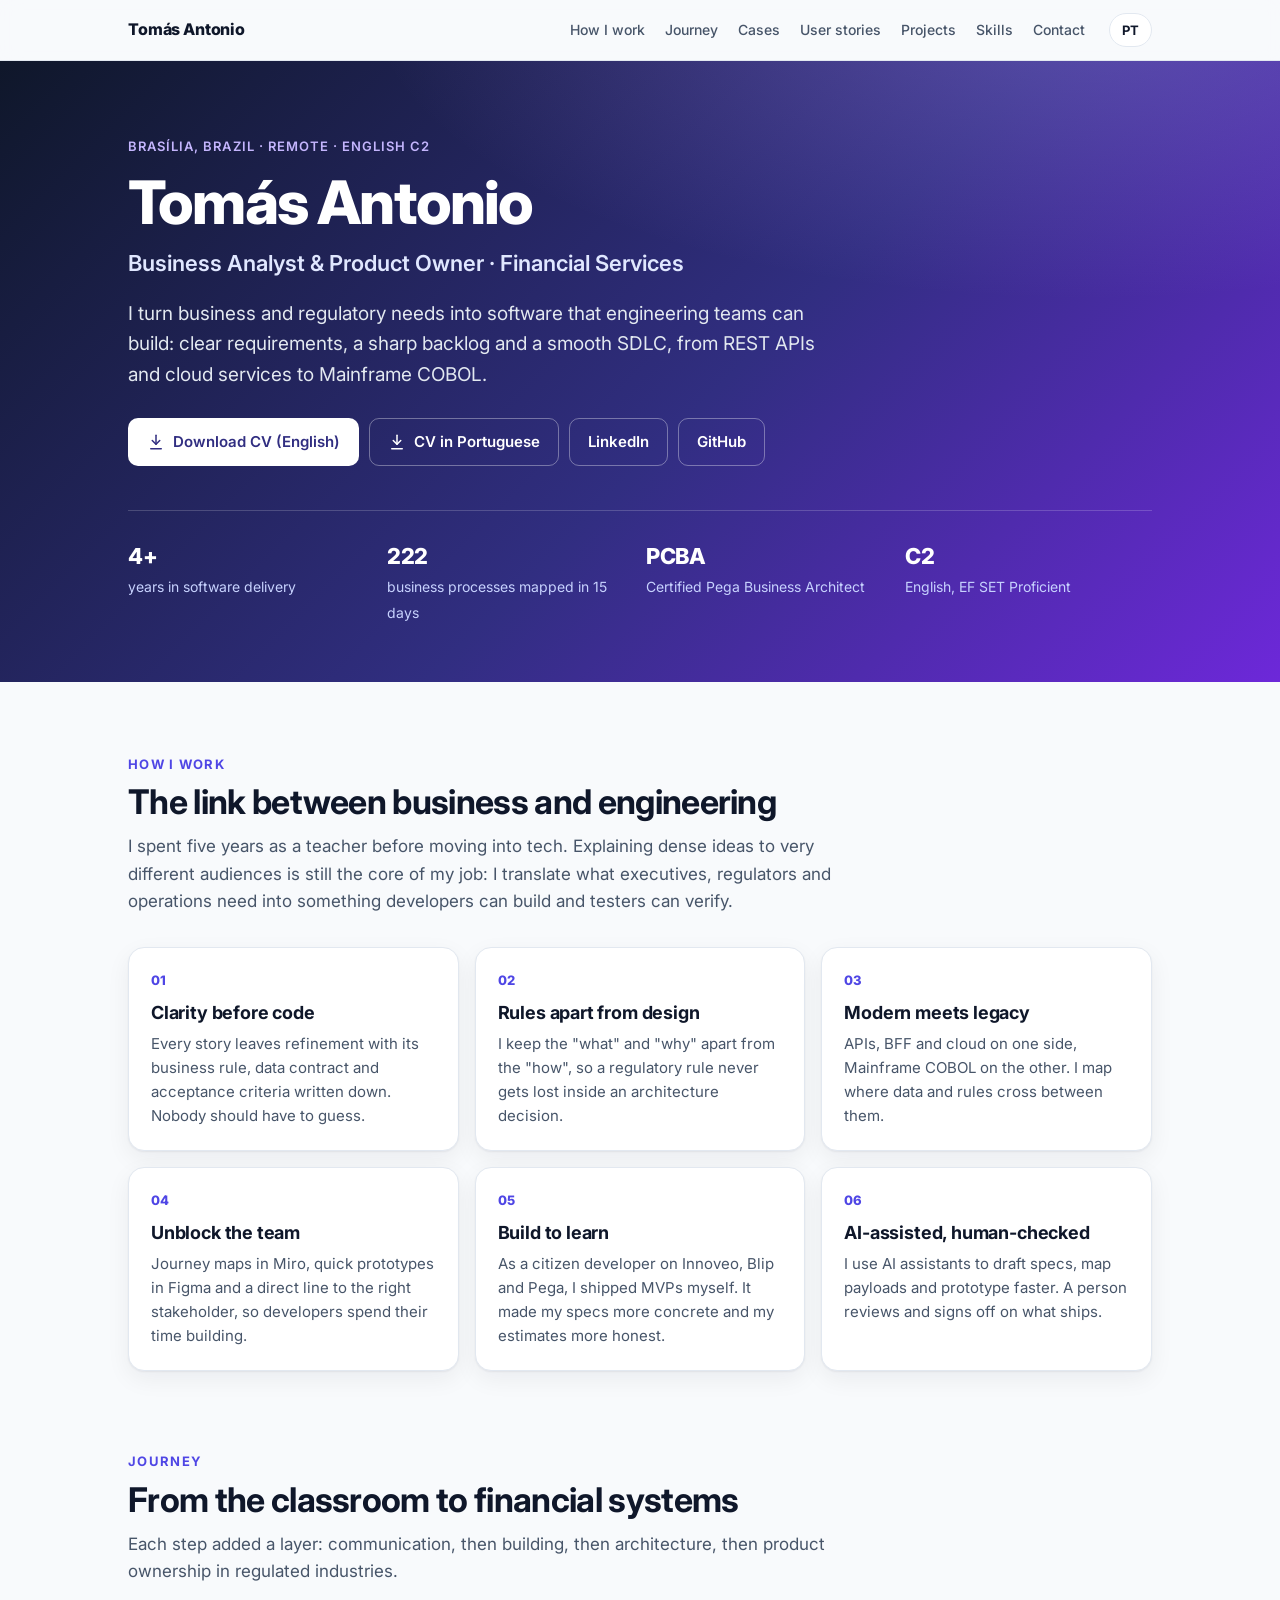
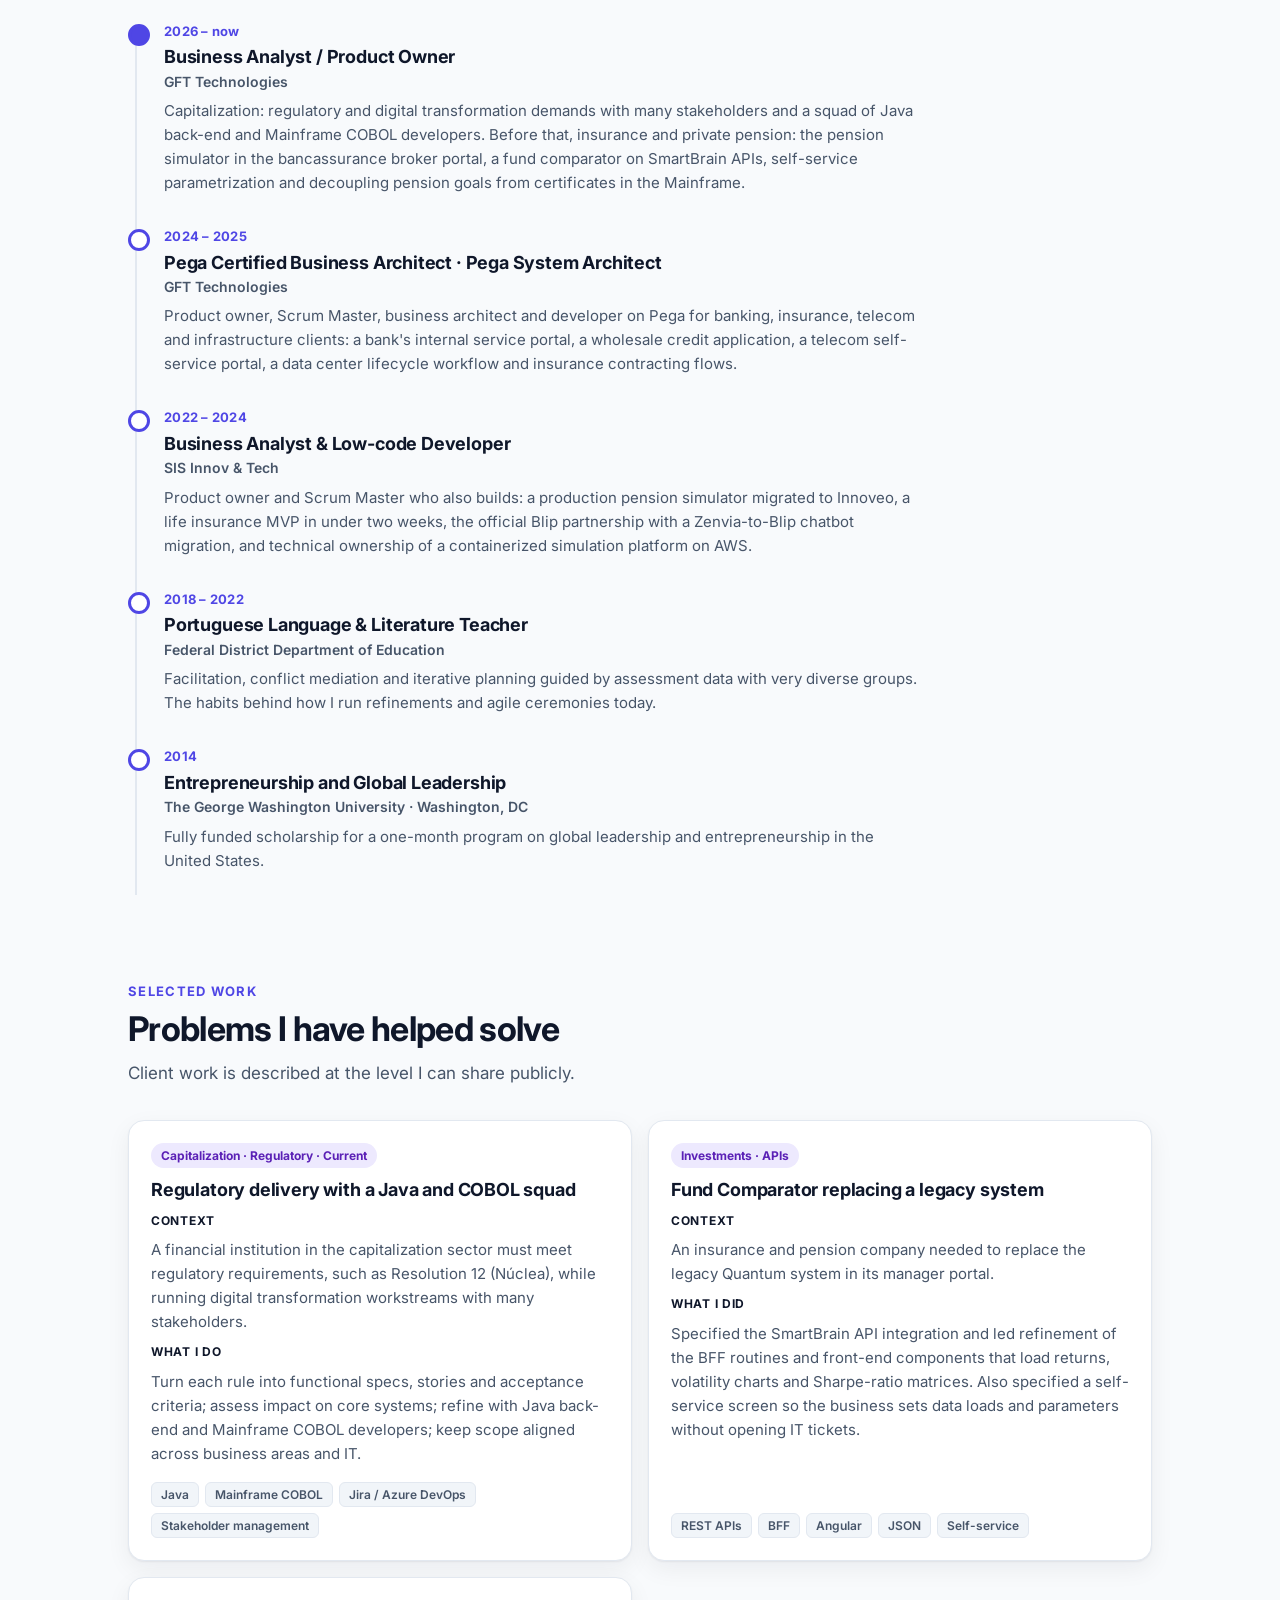
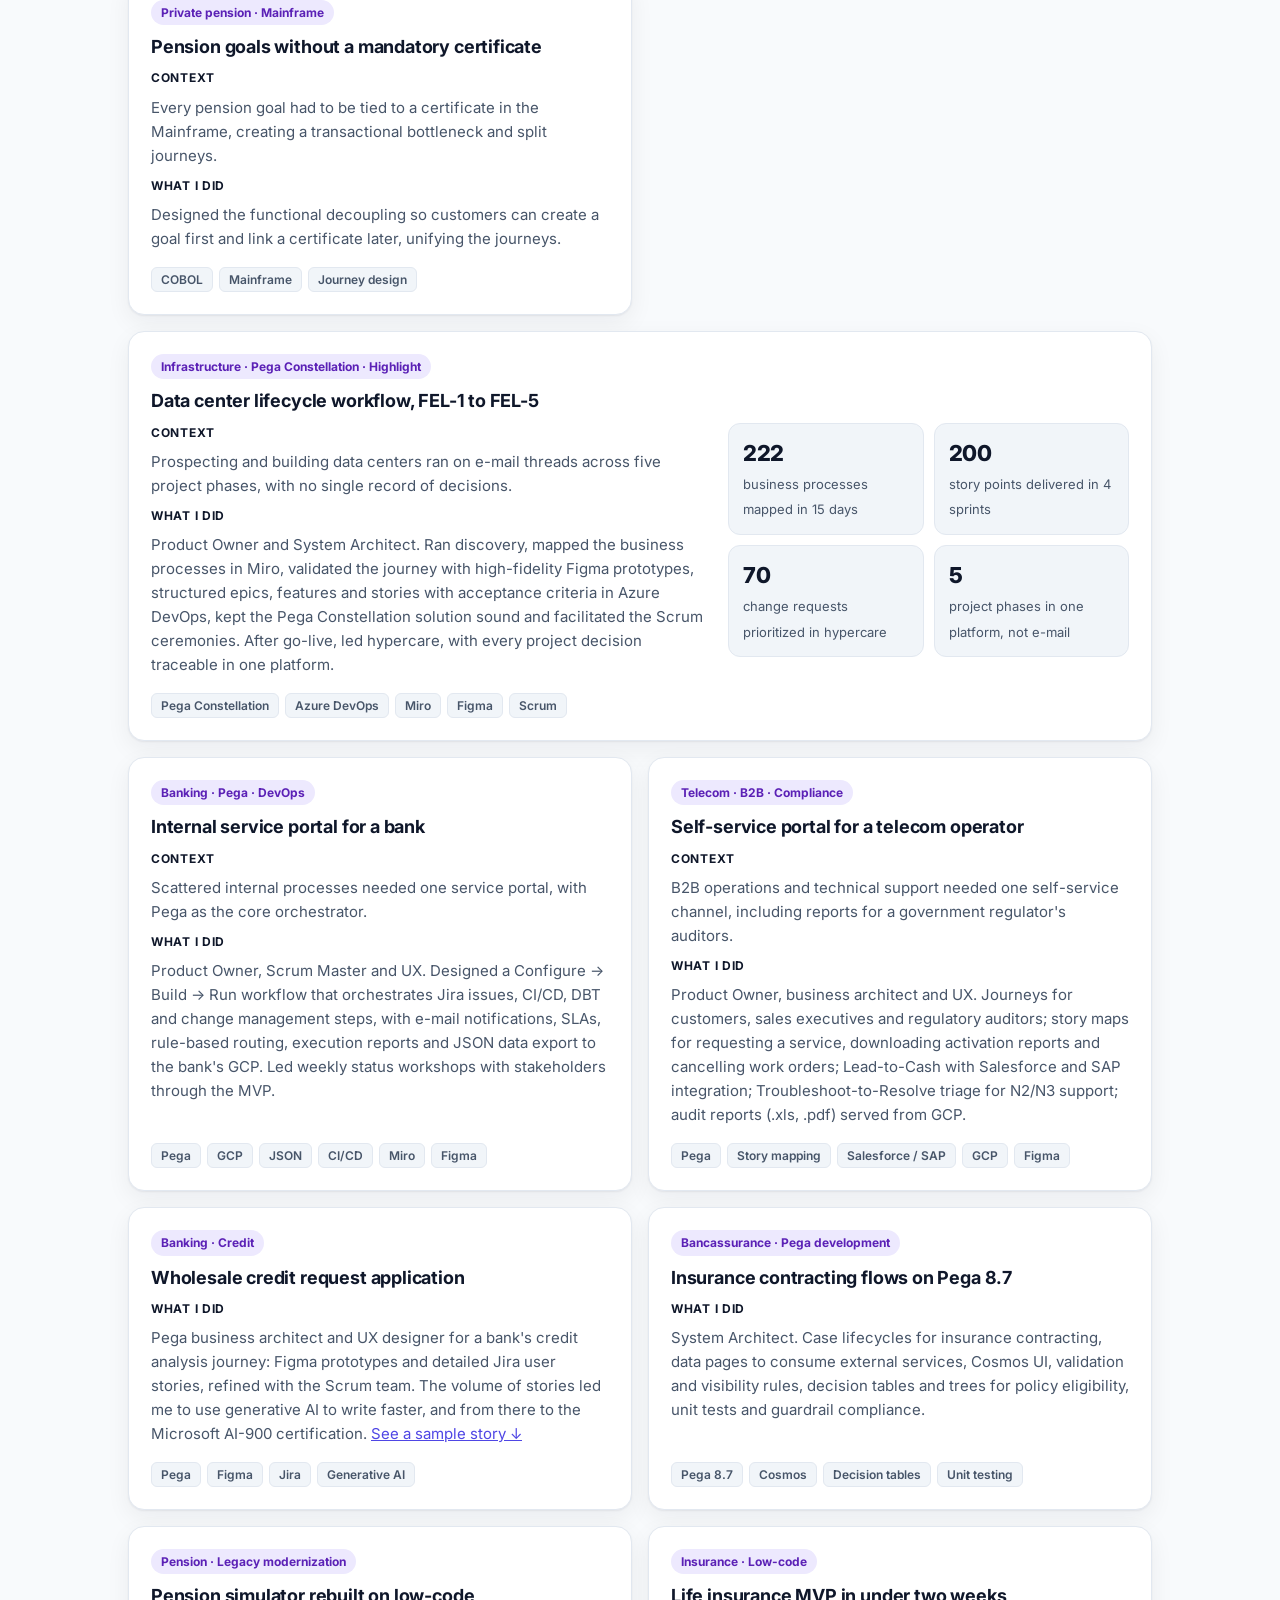
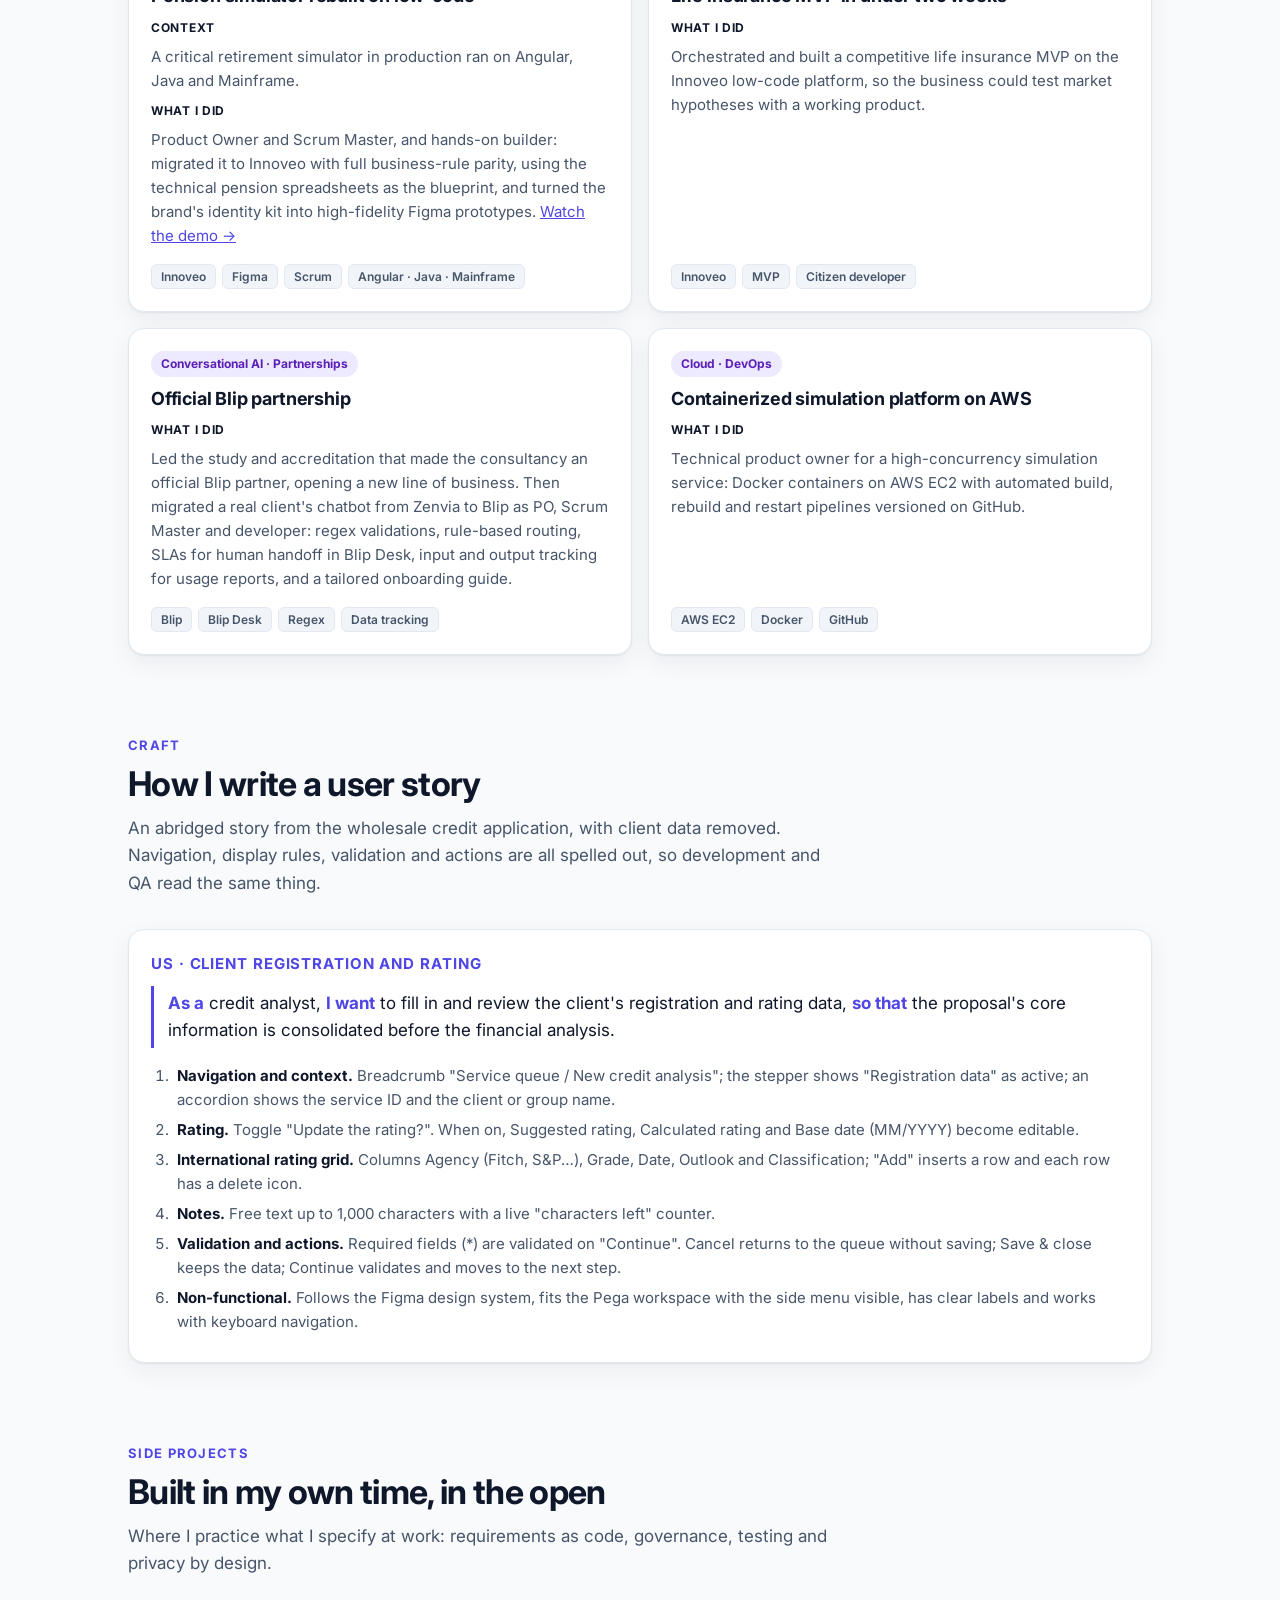
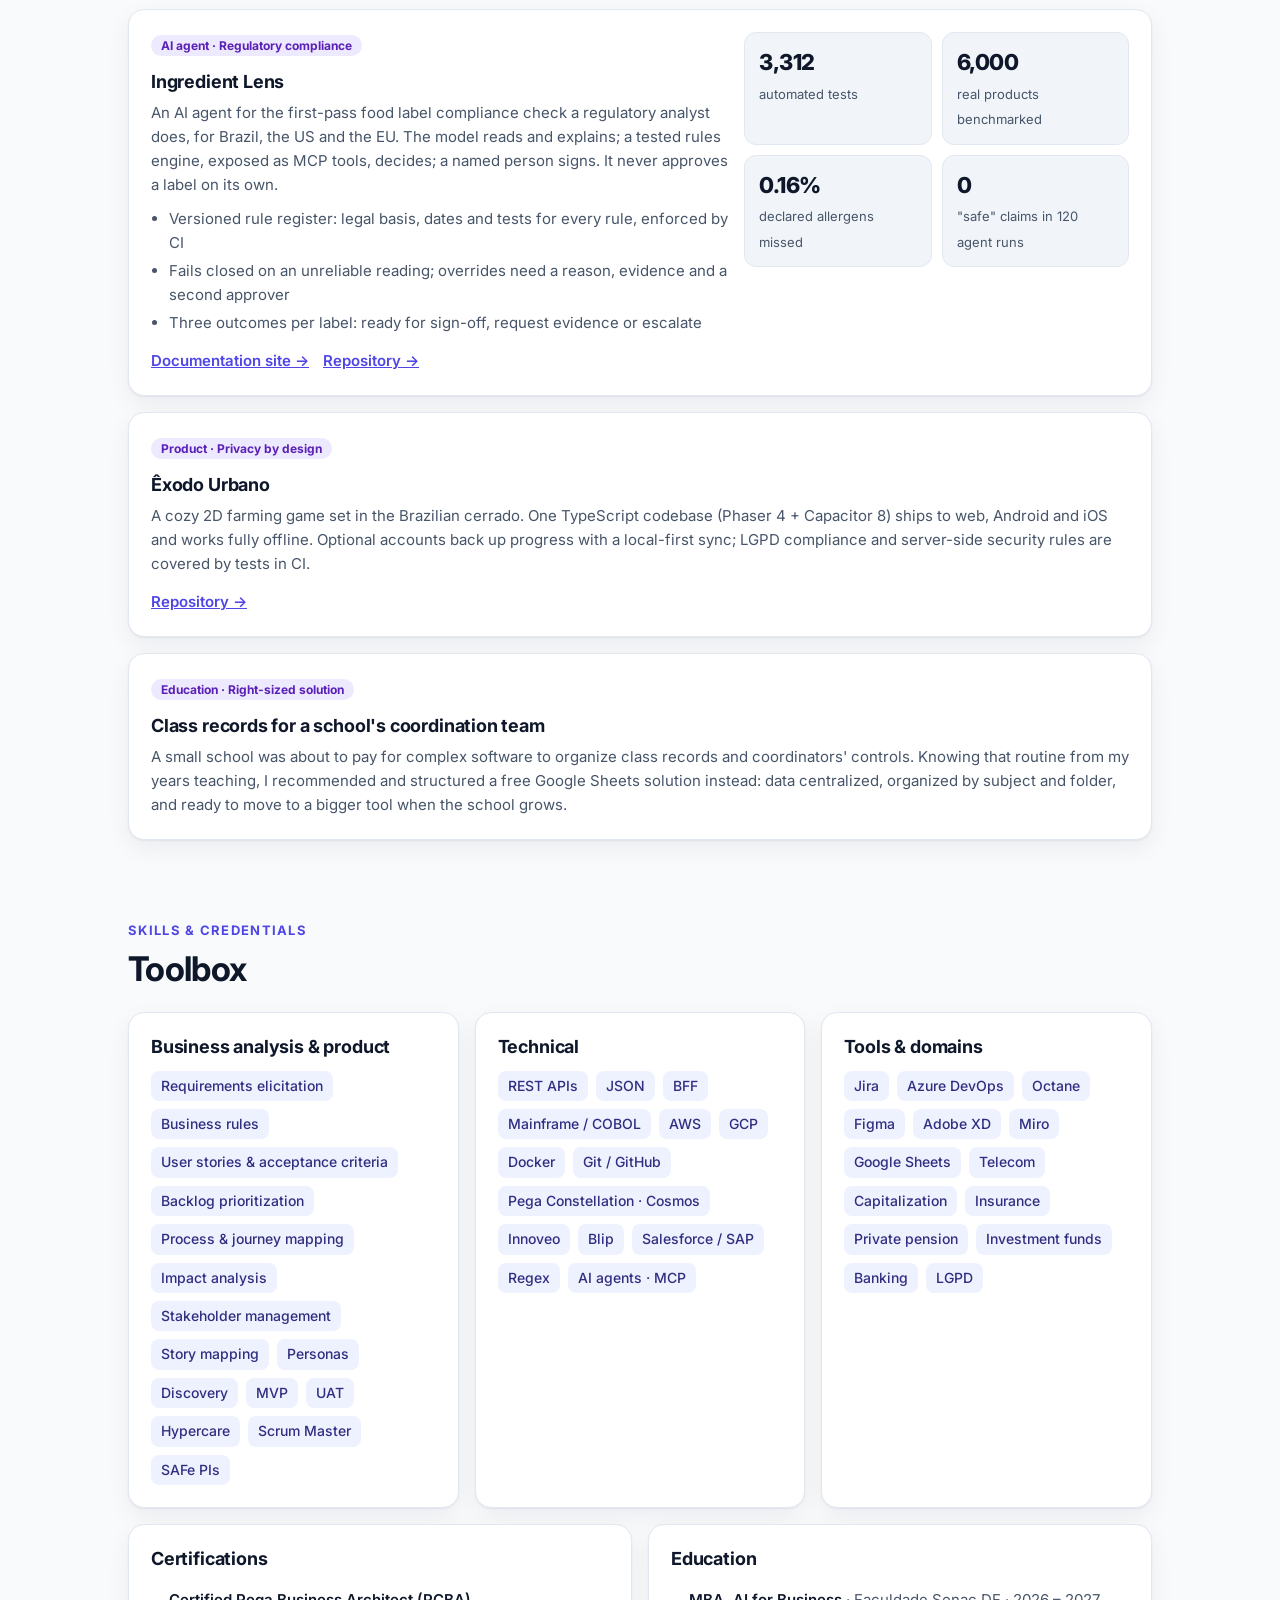
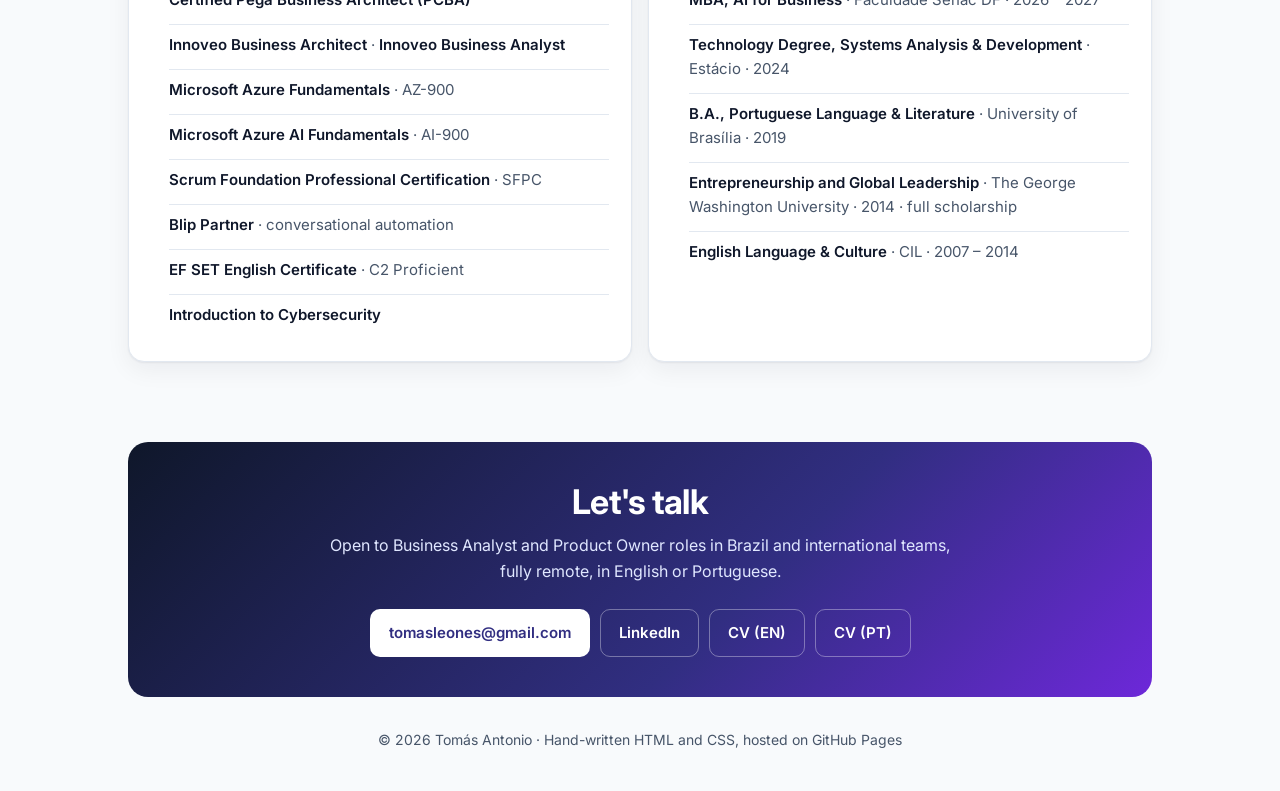
==== index.html @ 75d7754b "Add portfolio site and CVs (EN/PT) Co-Authored-By: Claude Opus 5.5 <noreply@anthropic.com>" ====
<!doctype html>
<html lang="en" data-lang="en">
<head>
<meta charset="utf-8">
<meta name="viewport" content="width=device-width, initial-scale=1">
<title>Tomás Antonio · Business Analyst & Product Owner</title>
<meta name="description" content="Business Analyst and Product Owner for financial services: capitalization, insurance, pension and banking. Requirements, backlog and SDLC across REST APIs, cloud and Mainframe COBOL.">
<meta property="og:title" content="Tomás Antonio · Business Analyst & Product Owner">
<meta property="og:description" content="I turn business and regulatory needs into software that engineering teams can build.">
<meta property="og:type" content="website">
<meta property="og:url" content="https://t0masleones.github.io/">
<link rel="icon" href="data:image/svg+xml,%3Csvg xmlns='http://www.w3.org/2000/svg' viewBox='0 0 64 64'%3E%3Crect width='64' height='64' rx='14' fill='%23312E81'/%3E%3Ctext x='32' y='42' font-family='Segoe UI,Arial,sans-serif' font-size='28' font-weight='700' fill='%23fff' text-anchor='middle'%3ETA%3C/text%3E%3C/svg%3E">
<link rel="preconnect" href="https://fonts.googleapis.com">
<link rel="preconnect" href="https://fonts.gstatic.com" crossorigin>
<link href="https://fonts.googleapis.com/css2?family=Inter:wght@400;500;600;700;800&display=swap" rel="stylesheet">
<style>
  :root {
    --bg: #f8fafc;
    --surface: #ffffff;
    --surface-2: #f1f5f9;
    --text: #0f172a;
    --muted: #475569;
    --border: #e2e8f0;
    --accent: #4f46e5;
    --accent-strong: #312e81;
    --accent-soft: #eef2ff;
    --chip: #ede9fe;
    --chip-text: #5b21b6;
    --hero-from: #0f172a;
    --hero-via: #312e81;
    --hero-to: #6d28d9;
    --shadow: 0 1px 2px rgba(15, 23, 42, .06), 0 8px 24px rgba(15, 23, 42, .06);
  }
  @media (prefers-color-scheme: dark) {
    :root {
      --bg: #0b1020;
      --surface: #121a2e;
      --surface-2: #18223a;
      --text: #e2e8f0;
      --muted: #94a3b8;
      --border: #24304d;
      --accent: #a78bfa;
      --accent-strong: #c4b5fd;
      --accent-soft: #1e1b4b;
      --chip: #2e2557;
      --chip-text: #ddd6fe;
      --shadow: 0 1px 2px rgba(0, 0, 0, .3), 0 8px 24px rgba(0, 0, 0, .25);
    }
  }

  * { box-sizing: border-box; }
  html { scroll-behavior: smooth; scroll-padding-top: 72px; }
  @media (prefers-reduced-motion: reduce) { html { scroll-behavior: auto; } }
  body {
    margin: 0;
    background: var(--bg);
    color: var(--text);
    font-family: Inter, "Segoe UI", system-ui, -apple-system, Arial, sans-serif;
    font-size: 16px;
    line-height: 1.6;
    -webkit-font-smoothing: antialiased;
  }
  a { color: var(--accent); }
  img { max-width: 100%; }

  /* language switch: every translatable element exists in both languages */
  html[data-lang="en"] [data-l="pt"],
  html[data-lang="pt"] [data-l="en"] { display: none !important; }

  .wrap { width: 100%; max-width: 1080px; margin: 0 auto; padding: 0 16px; }
  @media (min-width: 720px) { .wrap { padding: 0 28px; } }

  .skip { position: absolute; left: -999px; top: 8px; background: var(--surface); padding: 8px 12px; border-radius: 8px; z-index: 100; }
  .skip:focus { left: 8px; }
  :focus-visible { outline: 3px solid var(--accent); outline-offset: 2px; border-radius: 6px; }

  /* nav */
  .nav {
    position: sticky; top: 0; z-index: 50;
    background: color-mix(in srgb, var(--bg) 86%, transparent);
    backdrop-filter: saturate(1.4) blur(10px);
    border-bottom: 1px solid var(--border);
  }
  .nav .wrap { display: flex; align-items: center; gap: 16px; height: 60px; }
  .brand { font-weight: 800; color: var(--text); text-decoration: none; letter-spacing: -.01em; white-space: nowrap; }
  .nav-links { display: none; gap: 20px; margin-left: auto; }
  .nav-links a { color: var(--muted); text-decoration: none; font-size: 14px; font-weight: 500; }
  .nav-links a:hover { color: var(--text); }
  @media (min-width: 860px) { .nav-links { display: flex; } }
  .nav-actions { display: flex; gap: 8px; margin-left: auto; }
  @media (min-width: 860px) { .nav-actions { margin-left: 8px; } }
  .lang-btn {
    border: 1px solid var(--border); background: var(--surface); color: var(--text);
    font: inherit; font-size: 13px; font-weight: 700; padding: 6px 12px; border-radius: 999px; cursor: pointer;
  }
  .lang-btn:hover { border-color: var(--accent); }

  /* buttons */
  .btn {
    display: inline-flex; align-items: center; gap: 8px;
    padding: 11px 18px; border-radius: 10px; font-weight: 600; font-size: 15px;
    text-decoration: none; border: 1px solid transparent; transition: transform .15s ease, background .15s ease;
  }
  .btn:hover { transform: translateY(-1px); }
  .btn-primary { background: #ffffff; color: #312e81; }
  .btn-ghost { color: #ffffff; border-color: rgba(255, 255, 255, .35); }
  .btn-ghost:hover { background: rgba(255, 255, 255, .1); }
  .btn svg { width: 18px; height: 18px; flex: none; }

  /* hero */
  .hero {
    color: #ffffff;
    background:
      radial-gradient(1200px 500px at 85% -10%, rgba(167, 139, 250, .35), transparent 60%),
      linear-gradient(135deg, var(--hero-from) 0%, var(--hero-via) 55%, var(--hero-to) 100%);
    padding: 72px 0 56px;
  }
  .eyebrow { display: inline-block; font-size: 13px; font-weight: 600; letter-spacing: .08em; text-transform: uppercase; color: #c4b5fd; margin-bottom: 14px; }
  .hero h1 { font-size: clamp(36px, 7vw, 60px); line-height: 1.05; margin: 0 0 12px; letter-spacing: -.03em; font-weight: 800; }
  .hero .role { font-size: clamp(18px, 2.6vw, 22px); font-weight: 600; color: #e0e7ff; margin: 0 0 18px; }
  .hero .lead { font-size: clamp(16px, 2.2vw, 19px); max-width: 720px; color: #e2e8f0; margin: 0 0 28px; }
  .cta { display: flex; flex-wrap: wrap; gap: 10px; }
  .facts {
    display: grid; grid-template-columns: repeat(2, minmax(0, 1fr)); gap: 12px;
    margin-top: 44px; padding-top: 28px; border-top: 1px solid rgba(255, 255, 255, .18);
  }
  @media (min-width: 760px) { .facts { grid-template-columns: repeat(4, minmax(0, 1fr)); } }
  .fact b { display: block; font-size: 22px; font-weight: 800; letter-spacing: -.02em; }
  .fact span { font-size: 14px; color: #c7d2fe; }

  /* sections */
  section.block { padding: 72px 0 8px; }
  .kicker { font-size: 13px; font-weight: 700; letter-spacing: .1em; text-transform: uppercase; color: var(--accent); margin: 0 0 8px; }
  h2 { font-size: clamp(26px, 4vw, 34px); line-height: 1.15; letter-spacing: -.02em; margin: 0 0 12px; }
  .section-intro { color: var(--muted); max-width: 720px; margin: 0 0 32px; font-size: 17px; }
  h3 { font-size: 18px; line-height: 1.3; margin: 0 0 8px; letter-spacing: -.01em; }

  .grid { display: grid; gap: 16px; grid-template-columns: 1fr; }
  @media (min-width: 680px) { .grid.two { grid-template-columns: repeat(2, minmax(0, 1fr)); } }
  @media (min-width: 960px) { .grid.three { grid-template-columns: repeat(3, minmax(0, 1fr)); } }
  @media (min-width: 680px) and (max-width: 959px) { .grid.three { grid-template-columns: repeat(2, minmax(0, 1fr)); } }

  .card {
    background: var(--surface); border: 1px solid var(--border); border-radius: 16px;
    padding: 22px; box-shadow: var(--shadow);
  }
  .card p { margin: 0; color: var(--muted); font-size: 15px; }
  .card .num { font-size: 13px; font-weight: 800; color: var(--accent); margin-bottom: 10px; display: block; }

  /* timeline */
  .timeline { list-style: none; margin: 0; padding: 0; position: relative; }
  .timeline::before { content: ""; position: absolute; left: 7px; top: 6px; bottom: 6px; width: 2px; background: var(--border); }
  .timeline li { position: relative; padding: 0 0 28px 36px; }
  .timeline li::before {
    content: ""; position: absolute; left: 0; top: 6px; width: 16px; height: 16px; border-radius: 50%;
    background: var(--surface); border: 3px solid var(--accent);
  }
  .timeline li.now::before { background: var(--accent); }
  .when { font-size: 13px; font-weight: 700; color: var(--accent); letter-spacing: .02em; }
  .timeline h3 { margin: 2px 0 2px; }
  .org { font-size: 14px; color: var(--muted); font-weight: 600; margin: 0 0 6px; }
  .timeline p.desc { margin: 0; color: var(--muted); font-size: 15px; max-width: 760px; }

  /* cases */
  .case { display: flex; flex-direction: column; gap: 10px; }
  .tag { align-self: flex-start; font-size: 12px; font-weight: 700; color: var(--chip-text); background: var(--chip); padding: 3px 10px; border-radius: 999px; }
  .case h3 { margin: 0; }
  .case dl { margin: 0; display: grid; gap: 8px; }
  .case dt { font-size: 12px; font-weight: 700; text-transform: uppercase; letter-spacing: .06em; color: var(--text); }
  .case dd { margin: 0; color: var(--muted); font-size: 15px; }
  .chips { display: flex; flex-wrap: wrap; gap: 6px; margin-top: auto; padding-top: 6px; }
  .chips span { font-size: 12px; font-weight: 600; color: var(--muted); background: var(--surface-2); border: 1px solid var(--border); padding: 2px 9px; border-radius: 6px; }

  .case.wide { grid-column: 1 / -1; }
  .case-body { display: grid; gap: 16px; }
  @media (min-width: 860px) { .case-body { grid-template-columns: 1.4fr 1fr; align-items: start; } }

  /* user story sample */
  .story-title { font-size: 13px; font-weight: 700; letter-spacing: .06em; text-transform: uppercase; color: var(--accent) !important; margin-bottom: 10px !important; }
  .card .story-statement { font-size: 17px; color: var(--text); border-left: 3px solid var(--accent); padding: 4px 0 4px 14px; margin-bottom: 16px; }
  .story-statement b { color: var(--accent); }
  .card ol.ac { margin: 0; padding-left: 22px; color: var(--muted); font-size: 15px; }
  .card ol.ac li { margin: 6px 0; padding-left: 4px; }
  .card ol.ac b { color: var(--text); }

  /* projects */
  .project { display: grid; gap: 16px; }
  @media (min-width: 860px) { .project.featured { grid-template-columns: 1.5fr 1fr; align-items: start; } }
  .metrics { display: grid; grid-template-columns: repeat(2, minmax(0, 1fr)); gap: 10px; }
  .metric { background: var(--surface-2); border: 1px solid var(--border); border-radius: 12px; padding: 12px 14px; }
  .metric b { display: block; font-size: 22px; font-weight: 800; letter-spacing: -.02em; color: var(--text); }
  .metric span { font-size: 13px; color: var(--muted); }
  .links { display: flex; flex-wrap: wrap; gap: 14px; margin-top: 14px; font-weight: 600; font-size: 15px; }
  .card ul { margin: 10px 0 0; padding-left: 18px; color: var(--muted); font-size: 15px; }
  .card li { margin: 4px 0; }

  /* skills */
  .skill-list { display: flex; flex-wrap: wrap; gap: 8px; margin-top: 12px; }
  .skill-list span { font-size: 14px; background: var(--accent-soft); color: var(--accent-strong); padding: 4px 10px; border-radius: 8px; font-weight: 500; }
  .plain { list-style: none; margin: 10px 0 0; padding: 0; }
  .plain li { padding: 8px 0; border-top: 1px solid var(--border); font-size: 15px; color: var(--muted); }
  .plain li:first-child { border-top: 0; }
  .plain b { color: var(--text); font-weight: 600; }

  /* contact */
  .contact-box {
    margin: 72px 0 0; padding: 40px 24px; border-radius: 20px; color: #ffffff; text-align: center;
    background: linear-gradient(135deg, var(--hero-from), var(--hero-via) 60%, var(--hero-to));
  }
  .contact-box h2 { color: #ffffff; }
  .contact-box p { color: #e0e7ff; max-width: 620px; margin: 0 auto 24px; }
  .contact-box .cta { justify-content: center; }

  footer { padding: 32px 0 40px; color: var(--muted); font-size: 14px; text-align: center; }
</style>
</head>
<body>
<a class="skip" href="#main"><span data-l="en">Skip to content</span><span data-l="pt">Pular para o conteúdo</span></a>

<header class="nav">
  <div class="wrap">
    <a class="brand" href="#top">Tomás Antonio</a>
    <nav class="nav-links" aria-label="Sections">
      <a href="#how"><span data-l="en">How I work</span><span data-l="pt">Como trabalho</span></a>
      <a href="#journey"><span data-l="en">Journey</span><span data-l="pt">Trajetória</span></a>
      <a href="#cases"><span data-l="en">Cases</span><span data-l="pt">Cases</span></a>
      <a href="#story"><span data-l="en">User stories</span><span data-l="pt">Histórias</span></a>
      <a href="#projects"><span data-l="en">Projects</span><span data-l="pt">Projetos</span></a>
      <a href="#skills"><span data-l="en">Skills</span><span data-l="pt">Competências</span></a>
      <a href="#contact"><span data-l="en">Contact</span><span data-l="pt">Contato</span></a>
    </nav>
    <div class="nav-actions">
      <button class="lang-btn" id="lang-btn" type="button" aria-label="Mudar para português">PT</button>
    </div>
  </div>
</header>

<main id="main">

  <section class="hero" id="top">
    <div class="wrap">
      <span class="eyebrow"><span data-l="en">Brasília, Brazil · Remote · English C2</span><span data-l="pt">Brasília, DF · Remoto · Inglês C2</span></span>
      <h1>Tomás Antonio</h1>
      <p class="role"><span data-l="en">Business Analyst &amp; Product Owner · Financial Services</span><span data-l="pt">Analista de Negócios &amp; Product Owner · Serviços Financeiros</span></p>
      <p class="lead">
        <span data-l="en">I turn business and regulatory needs into software that engineering teams can build: clear requirements, a sharp backlog and a smooth SDLC, from REST APIs and cloud services to Mainframe COBOL.</span>
        <span data-l="pt">Transformo necessidades de negócio e regulatórias em software que o time de engenharia consegue construir: requisitos claros, backlog bem cuidado e um SDLC sem atritos, das APIs REST e da nuvem ao Mainframe COBOL.</span>
      </p>
      <div class="cta">
        <a class="btn btn-primary" href="cv/Tomas-Antonio-CV-EN.pdf" download>
          <svg viewBox="0 0 24 24" fill="none" stroke="currentColor" stroke-width="2" stroke-linecap="round" stroke-linejoin="round" aria-hidden="true"><path d="M12 3v12"/><path d="m7 10 5 5 5-5"/><path d="M5 21h14"/></svg>
          <span data-l="en">Download CV (English)</span><span data-l="pt">Baixar CV (inglês)</span>
        </a>
        <a class="btn btn-ghost" href="cv/Tomas-Antonio-Curriculo-PT.pdf" download>
          <svg viewBox="0 0 24 24" fill="none" stroke="currentColor" stroke-width="2" stroke-linecap="round" stroke-linejoin="round" aria-hidden="true"><path d="M12 3v12"/><path d="m7 10 5 5 5-5"/><path d="M5 21h14"/></svg>
          <span data-l="en">CV in Portuguese</span><span data-l="pt">Currículo (português)</span>
        </a>
        <a class="btn btn-ghost" href="https://www.linkedin.com/in/tmslns" target="_blank" rel="noopener">LinkedIn</a>
        <a class="btn btn-ghost" href="https://github.com/t0masleones" target="_blank" rel="noopener">GitHub</a>
      </div>
      <div class="facts">
        <div class="fact"><b>4+</b><span data-l="en">years in software delivery</span><span data-l="pt">anos em entrega de software</span></div>
        <div class="fact"><b>222</b><span data-l="en">business processes mapped in 15 days</span><span data-l="pt">processos de negócio mapeados em 15 dias</span></div>
        <div class="fact"><b>PCBA</b><span data-l="en">Certified Pega Business Architect</span><span data-l="pt">Certified Pega Business Architect</span></div>
        <div class="fact"><b>C2</b><span data-l="en">English, EF SET Proficient</span><span data-l="pt">Inglês, EF SET Proficient</span></div>
      </div>
    </div>
  </section>

  <section class="block" id="how">
    <div class="wrap">
      <p class="kicker"><span data-l="en">How I work</span><span data-l="pt">Como trabalho</span></p>
      <h2><span data-l="en">The link between business and engineering</span><span data-l="pt">O elo entre negócio e engenharia</span></h2>
      <p class="section-intro">
        <span data-l="en">I spent five years as a teacher before moving into tech. Explaining dense ideas to very different audiences is still the core of my job: I translate what executives, regulators and operations need into something developers can build and testers can verify.</span>
        <span data-l="pt">Fui professor por cinco anos antes de migrar para tecnologia. Explicar ideias densas para públicos muito diferentes continua sendo o centro do meu trabalho: traduzo o que diretoria, reguladores e operação precisam em algo que o desenvolvedor consegue construir e o testador consegue verificar.</span>
      </p>
      <div class="grid three">
        <article class="card">
          <span class="num">01</span>
          <h3><span data-l="en">Clarity before code</span><span data-l="pt">Clareza antes do código</span></h3>
          <p><span data-l="en">Every story leaves refinement with its business rule, data contract and acceptance criteria written down. Nobody should have to guess.</span><span data-l="pt">Toda história sai do refinamento com regra de negócio, contrato de dados e critérios de aceite escritos. Ninguém precisa adivinhar.</span></p>
        </article>
        <article class="card">
          <span class="num">02</span>
          <h3><span data-l="en">Rules apart from design</span><span data-l="pt">Regra separada do desenho técnico</span></h3>
          <p><span data-l="en">I keep the "what" and "why" apart from the "how", so a regulatory rule never gets lost inside an architecture decision.</span><span data-l="pt">Separo o "o quê" e o "porquê" do "como", para que uma regra regulatória nunca se perca dentro de uma decisão de arquitetura.</span></p>
        </article>
        <article class="card">
          <span class="num">03</span>
          <h3><span data-l="en">Modern meets legacy</span><span data-l="pt">Moderno encontra legado</span></h3>
          <p><span data-l="en">APIs, BFF and cloud on one side, Mainframe COBOL on the other. I map where data and rules cross between them.</span><span data-l="pt">APIs, BFF e nuvem de um lado, Mainframe COBOL do outro. Mapeio onde dados e regras cruzam essa fronteira.</span></p>
        </article>
        <article class="card">
          <span class="num">04</span>
          <h3><span data-l="en">Unblock the team</span><span data-l="pt">Desenrolar o time</span></h3>
          <p><span data-l="en">Journey maps in Miro, quick prototypes in Figma and a direct line to the right stakeholder, so developers spend their time building.</span><span data-l="pt">Jornadas no Miro, protótipos rápidos no Figma e uma ponte direta com o stakeholder certo, para o time gastar o tempo construindo.</span></p>
        </article>
        <article class="card">
          <span class="num">05</span>
          <h3><span data-l="en">Build to learn</span><span data-l="pt">Construir para aprender</span></h3>
          <p><span data-l="en">As a citizen developer on Innoveo, Blip and Pega, I shipped MVPs myself. It made my specs more concrete and my estimates more honest.</span><span data-l="pt">Como citizen developer em Innoveo, Blip e Pega, entreguei MVPs com as minhas mãos. Isso deixou minhas especificações mais concretas e minhas estimativas mais honestas.</span></p>
        </article>
        <article class="card">
          <span class="num">06</span>
          <h3><span data-l="en">AI-assisted, human-checked</span><span data-l="pt">IA acelera, pessoa valida</span></h3>
          <p><span data-l="en">I use AI assistants to draft specs, map payloads and prototype faster. A person reviews and signs off on what ships.</span><span data-l="pt">Uso assistentes de IA para rascunhar especificações, mapear payloads e prototipar mais rápido. Uma pessoa revisa e aprova o que vai para produção.</span></p>
        </article>
      </div>
    </div>
  </section>

  <section class="block" id="journey">
    <div class="wrap">
      <p class="kicker"><span data-l="en">Journey</span><span data-l="pt">Trajetória</span></p>
      <h2><span data-l="en">From the classroom to financial systems</span><span data-l="pt">Da sala de aula aos sistemas financeiros</span></h2>
      <p class="section-intro">
        <span data-l="en">Each step added a layer: communication, then building, then architecture, then product ownership in regulated industries.</span>
        <span data-l="pt">Cada etapa somou uma camada: comunicação, depois construção, arquitetura e, por fim, gestão de produto em setores regulados.</span>
      </p>
      <ol class="timeline">
        <li class="now">
          <span class="when"><span data-l="en">2026 – now</span><span data-l="pt">2026 – hoje</span></span>
          <h3><span data-l="en">Business Analyst / Product Owner</span><span data-l="pt">Analista de Negócios / Product Owner</span></h3>
          <p class="org">GFT Technologies</p>
          <p class="desc">
            <span data-l="en">Capitalization: regulatory and digital transformation demands with many stakeholders and a squad of Java back-end and Mainframe COBOL developers. Before that, insurance and private pension: the pension simulator in the bancassurance broker portal, a fund comparator on SmartBrain APIs, self-service parametrization and decoupling pension goals from certificates in the Mainframe.</span>
            <span data-l="pt">Capitalização: demandas regulatórias e de transformação digital com muitos stakeholders e uma squad de devs back-end Java e Mainframe COBOL. Antes disso, seguros e previdência: simulador de previdência no portal de corretores (bancassurance), comparador de fundos com APIs da SmartBrain, parametrização self-service e desacoplamento de objetivos e certificados no Mainframe.</span>
          </p>
        </li>
        <li>
          <span class="when">2024 – 2025</span>
          <h3>Pega Certified Business Architect · Pega System Architect</h3>
          <p class="org">GFT Technologies</p>
          <p class="desc">
            <span data-l="en">Product owner, Scrum Master, business architect and developer on Pega for banking, insurance, telecom and infrastructure clients: a bank's internal service portal, a wholesale credit application, a telecom self-service portal, a data center lifecycle workflow and insurance contracting flows.</span>
            <span data-l="pt">Product owner, Scrum Master, arquiteto de negócios e desenvolvedor Pega para bancos, seguros, telecom e infraestrutura: portal de serviços interno de um banco, aplicação de crédito atacado, portal de autosserviço de telecom, workflow do ciclo de vida de data centers e fluxos de contratação de seguros.</span>
          </p>
        </li>
        <li>
          <span class="when">2022 – 2024</span>
          <h3><span data-l="en">Business Analyst &amp; Low-code Developer</span><span data-l="pt">Analista de Negócios &amp; Desenvolvedor Low-code</span></h3>
          <p class="org">SIS Innov &amp; Tech</p>
          <p class="desc">
            <span data-l="en">Product owner and Scrum Master who also builds: a production pension simulator migrated to Innoveo, a life insurance MVP in under two weeks, the official Blip partnership with a Zenvia-to-Blip chatbot migration, and technical ownership of a containerized simulation platform on AWS.</span>
            <span data-l="pt">PO e Scrum Master que também constrói: simulador de previdência em produção migrado para o Innoveo, MVP de seguro de vida em menos de duas semanas, a parceria oficial Blip com a migração de chatbot Zenvia → Blip e a liderança técnica de uma plataforma de simulação conteinerizada na AWS.</span>
          </p>
        </li>
        <li>
          <span class="when">2018 – 2022</span>
          <h3><span data-l="en">Portuguese Language &amp; Literature Teacher</span><span data-l="pt">Professor de Língua Portuguesa e Literatura</span></h3>
          <p class="org"><span data-l="en">Federal District Department of Education</span><span data-l="pt">Secretaria de Educação do Distrito Federal</span></p>
          <p class="desc">
            <span data-l="en">Facilitation, conflict mediation and iterative planning guided by assessment data with very diverse groups. The habits behind how I run refinements and agile ceremonies today.</span>
            <span data-l="pt">Facilitação, mediação de conflitos e planejamento iterativo guiado por avaliação, com turmas muito diversas. Os hábitos por trás de como conduzo refinamentos e ritos ágeis hoje.</span>
          </p>
        </li>
        <li>
          <span class="when">2014</span>
          <h3>Entrepreneurship and Global Leadership</h3>
          <p class="org">The George Washington University · Washington, DC</p>
          <p class="desc">
            <span data-l="en">Fully funded scholarship for a one-month program on global leadership and entrepreneurship in the United States.</span>
            <span data-l="pt">Bolsa integral para um programa de um mês em liderança global e empreendedorismo nos Estados Unidos.</span>
          </p>
        </li>
      </ol>
    </div>
  </section>

  <section class="block" id="cases">
    <div class="wrap">
      <p class="kicker"><span data-l="en">Selected work</span><span data-l="pt">Cases</span></p>
      <h2><span data-l="en">Problems I have helped solve</span><span data-l="pt">Problemas que ajudei a resolver</span></h2>
      <p class="section-intro">
        <span data-l="en">Client work is described at the level I can share publicly.</span>
        <span data-l="pt">Os trabalhos para clientes estão descritos no nível que posso compartilhar publicamente.</span>
      </p>
      <div class="grid two">
        <article class="card case">
          <span class="tag"><span data-l="en">Capitalization · Regulatory · Current</span><span data-l="pt">Capitalização · Regulatório · Atual</span></span>
          <h3><span data-l="en">Regulatory delivery with a Java and COBOL squad</span><span data-l="pt">Entregas regulatórias com uma squad Java e COBOL</span></h3>
          <dl>
            <dt><span data-l="en">Context</span><span data-l="pt">Contexto</span></dt>
            <dd><span data-l="en">A financial institution in the capitalization sector must meet regulatory requirements, such as Resolution 12 (Núclea), while running digital transformation workstreams with many stakeholders.</span><span data-l="pt">Uma instituição financeira de capitalização precisa cumprir exigências regulatórias, como a Resolução 12 (Núclea), enquanto toca frentes de transformação digital com muitos stakeholders.</span></dd>
            <dt><span data-l="en">What I do</span><span data-l="pt">O que faço</span></dt>
            <dd><span data-l="en">Turn each rule into functional specs, stories and acceptance criteria; assess impact on core systems; refine with Java back-end and Mainframe COBOL developers; keep scope aligned across business areas and IT.</span><span data-l="pt">Transformo cada regra em especificação funcional, histórias e critérios de aceite; avalio impacto nos sistemas core; refino com devs back-end Java e Mainframe COBOL; mantenho o escopo alinhado entre negócio e TI.</span></dd>
          </dl>
          <div class="chips"><span>Java</span><span>Mainframe COBOL</span><span>Jira / Azure DevOps</span><span data-l="en">Stakeholder management</span><span data-l="pt">Gestão de stakeholders</span></div>
        </article>

        <article class="card case">
          <span class="tag"><span data-l="en">Investments · APIs</span><span data-l="pt">Investimentos · APIs</span></span>
          <h3><span data-l="en">Fund Comparator replacing a legacy system</span><span data-l="pt">Comparador de Fundos no lugar de um sistema legado</span></h3>
          <dl>
            <dt><span data-l="en">Context</span><span data-l="pt">Contexto</span></dt>
            <dd><span data-l="en">An insurance and pension company needed to replace the legacy Quantum system in its manager portal.</span><span data-l="pt">Uma seguradora e previdência precisava substituir o sistema legado Quantum no seu portal do gestor.</span></dd>
            <dt><span data-l="en">What I did</span><span data-l="pt">O que fiz</span></dt>
            <dd><span data-l="en">Specified the SmartBrain API integration and led refinement of the BFF routines and front-end components that load returns, volatility charts and Sharpe-ratio matrices. Also specified a self-service screen so the business sets data loads and parameters without opening IT tickets.</span><span data-l="pt">Especifiquei a integração com as APIs da SmartBrain e liderei o refinamento das rotinas BFF e dos componentes de front-end de rentabilidade, gráficos de volatilidade e matrizes de Sharpe. Também especifiquei uma tela self-service para o negócio configurar cargas e parâmetros sem abrir chamados para a TI.</span></dd>
          </dl>
          <div class="chips"><span>REST APIs</span><span>BFF</span><span>Angular</span><span>JSON</span><span>Self-service</span></div>
        </article>

        <article class="card case">
          <span class="tag"><span data-l="en">Private pension · Mainframe</span><span data-l="pt">Previdência · Mainframe</span></span>
          <h3><span data-l="en">Pension goals without a mandatory certificate</span><span data-l="pt">Objetivos de previdência sem certificado obrigatório</span></h3>
          <dl>
            <dt><span data-l="en">Context</span><span data-l="pt">Contexto</span></dt>
            <dd><span data-l="en">Every pension goal had to be tied to a certificate in the Mainframe, creating a transactional bottleneck and split journeys.</span><span data-l="pt">Todo objetivo de previdência precisava estar atrelado a um certificado no Mainframe, o que gerava gargalo transacional e jornadas separadas.</span></dd>
            <dt><span data-l="en">What I did</span><span data-l="pt">O que fiz</span></dt>
            <dd><span data-l="en">Designed the functional decoupling so customers can create a goal first and link a certificate later, unifying the journeys.</span><span data-l="pt">Desenhei o desacoplamento funcional para que o cliente crie o objetivo primeiro e atrele o certificado depois, unificando as jornadas.</span></dd>
          </dl>
          <div class="chips"><span>COBOL</span><span>Mainframe</span><span data-l="en">Journey design</span><span data-l="pt">Desenho de jornada</span></div>
        </article>

        <article class="card case wide">
          <span class="tag"><span data-l="en">Infrastructure · Pega Constellation · Highlight</span><span data-l="pt">Infraestrutura · Pega Constellation · Destaque</span></span>
          <h3><span data-l="en">Data center lifecycle workflow, FEL-1 to FEL-5</span><span data-l="pt">Workflow do ciclo de vida de data centers, FEL-1 a FEL-5</span></h3>
          <div class="case-body">
            <dl>
              <dt><span data-l="en">Context</span><span data-l="pt">Contexto</span></dt>
              <dd><span data-l="en">Prospecting and building data centers ran on e-mail threads across five project phases, with no single record of decisions.</span><span data-l="pt">A prospecção e as obras de data centers corriam por e-mail ao longo de cinco fases de projeto, sem um registro único das decisões.</span></dd>
              <dt><span data-l="en">What I did</span><span data-l="pt">O que fiz</span></dt>
              <dd><span data-l="en">Product Owner and System Architect. Ran discovery, mapped the business processes in Miro, validated the journey with high-fidelity Figma prototypes, structured epics, features and stories with acceptance criteria in Azure DevOps, kept the Pega Constellation solution sound and facilitated the Scrum ceremonies. After go-live, led hypercare, with every project decision traceable in one platform.</span><span data-l="pt">Product Owner e System Architect. Conduzi o discovery, mapeei os processos de negócio no Miro, validei a jornada com protótipos de alta fidelidade no Figma, estruturei épicos, features e histórias com critérios de aceite no Azure DevOps, garanti a integridade da solução em Pega Constellation e facilitei os ritos Scrum. Após o go-live, liderei o hypercare, com todas as decisões do projeto rastreáveis em uma única plataforma.</span></dd>
            </dl>
            <div class="metrics">
              <div class="metric"><b>222</b><span data-l="en">business processes mapped in 15 days</span><span data-l="pt">processos de negócio mapeados em 15 dias</span></div>
              <div class="metric"><b>200</b><span data-l="en">story points delivered in 4 sprints</span><span data-l="pt">pontos entregues em 4 sprints</span></div>
              <div class="metric"><b>70</b><span data-l="en">change requests prioritized in hypercare</span><span data-l="pt">solicitações de mudança priorizadas no hypercare</span></div>
              <div class="metric"><b>5</b><span data-l="en">project phases in one platform, not e-mail</span><span data-l="pt">fases de projeto em uma plataforma, não no e-mail</span></div>
            </div>
          </div>
          <div class="chips"><span>Pega Constellation</span><span>Azure DevOps</span><span>Miro</span><span>Figma</span><span>Scrum</span></div>
        </article>

        <article class="card case">
          <span class="tag"><span data-l="en">Banking · Pega · DevOps</span><span data-l="pt">Bancário · Pega · DevOps</span></span>
          <h3><span data-l="en">Internal service portal for a bank</span><span data-l="pt">Portal de serviços interno para um banco</span></h3>
          <dl>
            <dt><span data-l="en">Context</span><span data-l="pt">Contexto</span></dt>
            <dd><span data-l="en">Scattered internal processes needed one service portal, with Pega as the core orchestrator.</span><span data-l="pt">Processos internos dispersos precisavam de um portal de serviços único, com o Pega como orquestrador central.</span></dd>
            <dt><span data-l="en">What I did</span><span data-l="pt">O que fiz</span></dt>
            <dd><span data-l="en">Product Owner, Scrum Master and UX. Designed a Configure → Build → Run workflow that orchestrates Jira issues, CI/CD, DBT and change management steps, with e-mail notifications, SLAs, rule-based routing, execution reports and JSON data export to the bank's GCP. Led weekly status workshops with stakeholders through the MVP.</span><span data-l="pt">Product Owner, Scrum Master e UX. Desenhei um workflow de Configuração → Construção → Execução que orquestra issues do Jira, CI/CD, DBT e GMUD, com notificações por e-mail, SLAs, roteamento por regras, relatórios de execução e envio de dados em JSON para o GCP do banco. Conduzi workshops semanais de status report com os stakeholders ao longo do MVP.</span></dd>
          </dl>
          <div class="chips"><span>Pega</span><span>GCP</span><span>JSON</span><span>CI/CD</span><span>Miro</span><span>Figma</span></div>
        </article>

        <article class="card case">
          <span class="tag"><span data-l="en">Telecom · B2B · Compliance</span><span data-l="pt">Telecom · B2B · Compliance</span></span>
          <h3><span data-l="en">Self-service portal for a telecom operator</span><span data-l="pt">Portal de autosserviço para uma operadora de telecom</span></h3>
          <dl>
            <dt><span data-l="en">Context</span><span data-l="pt">Contexto</span></dt>
            <dd><span data-l="en">B2B operations and technical support needed one self-service channel, including reports for a government regulator's auditors.</span><span data-l="pt">Operações B2B e suporte técnico precisavam de um canal único de autosserviço, incluindo relatórios para auditores da agência reguladora.</span></dd>
            <dt><span data-l="en">What I did</span><span data-l="pt">O que fiz</span></dt>
            <dd><span data-l="en">Product Owner, business architect and UX. Journeys for customers, sales executives and regulatory auditors; story maps for requesting a service, downloading activation reports and cancelling work orders; Lead-to-Cash with Salesforce and SAP integration; Troubleshoot-to-Resolve triage for N2/N3 support; audit reports (.xls, .pdf) served from GCP.</span><span data-l="pt">Product Owner, arquiteto de negócios e UX. Jornadas para cliente, executivo de vendas e auditor da agência reguladora; story mapping de "Solicitar novo serviço", "Baixar relatórios de ativação" e "Cancelamento de OS"; Lead-to-Cash com integração Salesforce e SAP; triagem Troubleshoot-to-Resolve para suporte N2/N3; relatórios de auditoria (.xls, .pdf) servidos pelo GCP.</span></dd>
          </dl>
          <div class="chips"><span>Pega</span><span>Story mapping</span><span>Salesforce / SAP</span><span>GCP</span><span>Figma</span></div>
        </article>

        <article class="card case">
          <span class="tag"><span data-l="en">Banking · Credit</span><span data-l="pt">Bancário · Crédito</span></span>
          <h3><span data-l="en">Wholesale credit request application</span><span data-l="pt">Aplicação de solicitação de crédito atacado</span></h3>
          <dl>
            <dt><span data-l="en">What I did</span><span data-l="pt">O que fiz</span></dt>
            <dd><span data-l="en">Pega business architect and UX designer for a bank's credit analysis journey: Figma prototypes and detailed Jira user stories, refined with the Scrum team. The volume of stories led me to use generative AI to write faster, and from there to the Microsoft AI-900 certification. <a href="#story">See a sample story ↓</a></span><span data-l="pt">Pega business architect e UX designer da jornada de análise de crédito de um banco: protótipos no Figma e histórias de usuário detalhadas no Jira, refinadas com o time Scrum. O volume de histórias me levou a usar IA generativa para escrever mais rápido e, daí, à certificação Microsoft AI-900. <a href="#story">Veja uma história de exemplo ↓</a></span></dd>
          </dl>
          <div class="chips"><span>Pega</span><span>Figma</span><span>Jira</span><span data-l="en">Generative AI</span><span data-l="pt">IA generativa</span></div>
        </article>

        <article class="card case">
          <span class="tag"><span data-l="en">Bancassurance · Pega development</span><span data-l="pt">Seguros bancários · Desenvolvimento Pega</span></span>
          <h3><span data-l="en">Insurance contracting flows on Pega 8.7</span><span data-l="pt">Fluxos de contratação de seguros no Pega 8.7</span></h3>
          <dl>
            <dt><span data-l="en">What I did</span><span data-l="pt">O que fiz</span></dt>
            <dd><span data-l="en">System Architect. Case lifecycles for insurance contracting, data pages to consume external services, Cosmos UI, validation and visibility rules, decision tables and trees for policy eligibility, unit tests and guardrail compliance.</span><span data-l="pt">System Architect. Ciclos de vida de casos para contratação de seguros, data pages para consumo de serviços externos, UI em Cosmos, regras de validação e visibilidade, tabelas e árvores de decisão para elegibilidade de apólices, testes unitários e aderência aos guardrails.</span></dd>
          </dl>
          <div class="chips"><span>Pega 8.7</span><span>Cosmos</span><span>Decision tables</span><span>Unit testing</span></div>
        </article>

        <article class="card case">
          <span class="tag"><span data-l="en">Pension · Legacy modernization</span><span data-l="pt">Previdência · Modernização de legado</span></span>
          <h3><span data-l="en">Pension simulator rebuilt on low-code</span><span data-l="pt">Simulador de previdência reconstruído em low-code</span></h3>
          <dl>
            <dt><span data-l="en">Context</span><span data-l="pt">Contexto</span></dt>
            <dd><span data-l="en">A critical retirement simulator in production ran on Angular, Java and Mainframe.</span><span data-l="pt">Um simulador de aposentadoria crítico, em produção, rodava em Angular, Java e Mainframe.</span></dd>
            <dt><span data-l="en">What I did</span><span data-l="pt">O que fiz</span></dt>
            <dd><span data-l="en">Product Owner and Scrum Master, and hands-on builder: migrated it to Innoveo with full business-rule parity, using the technical pension spreadsheets as the blueprint, and turned the brand's identity kit into high-fidelity Figma prototypes. <a href="https://www.loom.com/share/82888d22a80143b1af7ab5ada6c05d07" target="_blank" rel="noopener">Watch the demo →</a></span><span data-l="pt">Product Owner e Scrum Master, com a mão na massa: migrei o simulador para o Innoveo com paridade total das regras de negócio, usando as planilhas técnicas de previdência como base, e traduzi o kit de identidade visual da marca em protótipos de alta fidelidade no Figma. <a href="https://www.loom.com/share/82888d22a80143b1af7ab5ada6c05d07" target="_blank" rel="noopener">Assista à demonstração →</a></span></dd>
          </dl>
          <div class="chips"><span>Innoveo</span><span>Figma</span><span>Scrum</span><span>Angular · Java · Mainframe</span></div>
        </article>

        <article class="card case">
          <span class="tag"><span data-l="en">Insurance · Low-code</span><span data-l="pt">Seguros · Low-code</span></span>
          <h3><span data-l="en">Life insurance MVP in under two weeks</span><span data-l="pt">MVP de seguro de vida em menos de duas semanas</span></h3>
          <dl>
            <dt><span data-l="en">What I did</span><span data-l="pt">O que fiz</span></dt>
            <dd><span data-l="en">Orchestrated and built a competitive life insurance MVP on the Innoveo low-code platform, so the business could test market hypotheses with a working product.</span><span data-l="pt">Orquestrei e construí um MVP competitivo de seguro de vida na plataforma low-code Innoveo, para o negócio testar hipóteses de mercado com um produto funcionando.</span></dd>
          </dl>
          <div class="chips"><span>Innoveo</span><span>MVP</span><span>Citizen developer</span></div>
        </article>

        <article class="card case">
          <span class="tag"><span data-l="en">Conversational AI · Partnerships</span><span data-l="pt">IA conversacional · Parcerias</span></span>
          <h3><span data-l="en">Official Blip partnership</span><span data-l="pt">Parceria oficial Blip</span></h3>
          <dl>
            <dt><span data-l="en">What I did</span><span data-l="pt">O que fiz</span></dt>
            <dd><span data-l="en">Led the study and accreditation that made the consultancy an official Blip partner, opening a new line of business. Then migrated a real client's chatbot from Zenvia to Blip as PO, Scrum Master and developer: regex validations, rule-based routing, SLAs for human handoff in Blip Desk, input and output tracking for usage reports, and a tailored onboarding guide.</span><span data-l="pt">Liderei o estudo e o credenciamento que tornaram a consultoria parceira oficial Blip, abrindo uma nova frente comercial. Depois, migrei o chatbot de um cliente real da Zenvia para a Blip como PO, Scrum Master e dev: validações com regex, redirecionamento por regras de negócio, SLA para atendimento humano no Blip Desk, trackeamento de inputs e outputs para relatórios de uso e um material de onboarding personalizado.</span></dd>
          </dl>
          <div class="chips"><span>Blip</span><span>Blip Desk</span><span>Regex</span><span data-l="en">Data tracking</span><span data-l="pt">Trackeamento de dados</span></div>
        </article>

        <article class="card case">
          <span class="tag"><span data-l="en">Cloud · DevOps</span><span data-l="pt">Nuvem · DevOps</span></span>
          <h3><span data-l="en">Containerized simulation platform on AWS</span><span data-l="pt">Plataforma de simulação conteinerizada na AWS</span></h3>
          <dl>
            <dt><span data-l="en">What I did</span><span data-l="pt">O que fiz</span></dt>
            <dd><span data-l="en">Technical product owner for a high-concurrency simulation service: Docker containers on AWS EC2 with automated build, rebuild and restart pipelines versioned on GitHub.</span><span data-l="pt">PO técnico de um serviço de simulação de alta concorrência: contêineres Docker na AWS EC2 com pipelines automáticos de build, rebuild e restart versionados no GitHub.</span></dd>
          </dl>
          <div class="chips"><span>AWS EC2</span><span>Docker</span><span>GitHub</span></div>
        </article>
      </div>
    </div>
  </section>

  <section class="block" id="story">
    <div class="wrap">
      <p class="kicker"><span data-l="en">Craft</span><span data-l="pt">Na prática</span></p>
      <h2><span data-l="en">How I write a user story</span><span data-l="pt">Como escrevo uma história de usuário</span></h2>
      <p class="section-intro">
        <span data-l="en">An abridged story from the wholesale credit application, with client data removed. Navigation, display rules, validation and actions are all spelled out, so development and QA read the same thing.</span>
        <span data-l="pt">Uma história resumida da aplicação de crédito atacado, sem dados do cliente. Navegação, regras de exibição, validações e ações ficam explícitas, para que desenvolvimento e QA leiam a mesma coisa.</span>
      </p>
      <article class="card story">
        <p class="story-title">US · <span data-l="en">Client registration and rating</span><span data-l="pt">Cadastro do cliente e rating</span></p>
        <p class="story-statement" data-l="en"><b>As a</b> credit analyst, <b>I want</b> to fill in and review the client's registration and rating data, <b>so that</b> the proposal's core information is consolidated before the financial analysis.</p>
        <p class="story-statement" data-l="pt"><b>Como</b> analista de crédito, <b>eu quero</b> preencher e revisar os dados cadastrais e de rating do cliente, <b>para que</b> as informações fundamentais da proposta estejam consolidadas antes da análise financeira.</p>
        <ol class="ac" data-l="en">
          <li><b>Navigation and context.</b> Breadcrumb "Service queue / New credit analysis"; the stepper shows "Registration data" as active; an accordion shows the service ID and the client or group name.</li>
          <li><b>Rating.</b> Toggle "Update the rating?". When on, Suggested rating, Calculated rating and Base date (MM/YYYY) become editable.</li>
          <li><b>International rating grid.</b> Columns Agency (Fitch, S&amp;P…), Grade, Date, Outlook and Classification; "Add" inserts a row and each row has a delete icon.</li>
          <li><b>Notes.</b> Free text up to 1,000 characters with a live "characters left" counter.</li>
          <li><b>Validation and actions.</b> Required fields (*) are validated on "Continue". Cancel returns to the queue without saving; Save &amp; close keeps the data; Continue validates and moves to the next step.</li>
          <li><b>Non-functional.</b> Follows the Figma design system, fits the Pega workspace with the side menu visible, has clear labels and works with keyboard navigation.</li>
        </ol>
        <ol class="ac" data-l="pt">
          <li><b>Navegação e contexto.</b> Breadcrumb "Pauta de serviços / Nova análise de crédito"; o stepper indica "Dados cadastrais" como etapa ativa; um accordion exibe o ID do serviço e o nome do cliente ou grupo.</li>
          <li><b>Rating.</b> Chave "Deseja atualizar o Rating?". Quando ativa, Rating sugerido, Rating calculado e Data base (MM/AAAA) ficam editáveis.</li>
          <li><b>Grade de rating internacional.</b> Colunas Agência (Fitch, S&amp;P…), Nota, Data, Outlook e Classificação; "Adicionar" insere linha e cada linha tem ícone de exclusão.</li>
          <li><b>Observações.</b> Texto livre de até 1.000 caracteres, com contador dinâmico de caracteres restantes.</li>
          <li><b>Validação e ações.</b> Campos obrigatórios (*) são validados ao clicar em "Continuar". Cancelar volta à pauta sem salvar; Salvar &amp; fechar persiste os dados; Continuar valida e avança para a próxima etapa.</li>
          <li><b>Não funcionais.</b> Segue o design system do Figma, se ajusta à área de trabalho do Pega com o menu lateral acessível, tem rótulos claros e navegação por teclado.</li>
        </ol>
      </article>
    </div>
  </section>

  <section class="block" id="projects">
    <div class="wrap">
      <p class="kicker"><span data-l="en">Side projects</span><span data-l="pt">Projetos próprios</span></p>
      <h2><span data-l="en">Built in my own time, in the open</span><span data-l="pt">Construídos no meu tempo, em código aberto</span></h2>
      <p class="section-intro">
        <span data-l="en">Where I practice what I specify at work: requirements as code, governance, testing and privacy by design.</span>
        <span data-l="pt">Onde pratico o que especifico no trabalho: requisitos como código, governança, testes e privacidade desde a concepção.</span>
      </p>

      <article class="card project featured">
        <div>
          <span class="tag"><span data-l="en">AI agent · Regulatory compliance</span><span data-l="pt">Agente de IA · Compliance regulatório</span></span>
          <h3 style="margin-top:12px">Ingredient Lens</h3>
          <p>
            <span data-l="en">An AI agent for the first-pass food label compliance check a regulatory analyst does, for Brazil, the US and the EU. The model reads and explains; a tested rules engine, exposed as MCP tools, decides; a named person signs. It never approves a label on its own.</span>
            <span data-l="pt">Um agente de IA para a primeira análise de conformidade de rótulos de alimentos que um analista regulatório faz, para Brasil, EUA e União Europeia. O modelo lê e explica; um motor de regras testado, exposto como ferramentas MCP, decide; uma pessoa nomeada assina. Ele nunca aprova um rótulo sozinho.</span>
          </p>
          <ul>
            <li><span data-l="en">Versioned rule register: legal basis, dates and tests for every rule, enforced by CI</span><span data-l="pt">Registro de regras versionado: base legal, datas e testes para cada regra, garantidos pelo CI</span></li>
            <li><span data-l="en">Fails closed on an unreliable reading; overrides need a reason, evidence and a second approver</span><span data-l="pt">Falha de forma segura em leituras duvidosas; exceções exigem motivo, evidência e segundo aprovador</span></li>
            <li><span data-l="en">Three outcomes per label: ready for sign-off, request evidence or escalate</span><span data-l="pt">Três desfechos por rótulo: pronto para assinatura, pedir evidência ou escalar</span></li>
          </ul>
          <div class="links">
            <a href="https://t0masleones.github.io/ingredient-lens/" target="_blank" rel="noopener"><span data-l="en">Documentation site →</span><span data-l="pt">Site de documentação →</span></a>
            <a href="https://github.com/t0masleones/ingredient-lens" target="_blank" rel="noopener"><span data-l="en">Repository →</span><span data-l="pt">Repositório →</span></a>
          </div>
        </div>
        <div class="metrics">
          <div class="metric"><b>3,312</b><span data-l="en">automated tests</span><span data-l="pt">testes automatizados</span></div>
          <div class="metric"><b>6,000</b><span data-l="en">real products benchmarked</span><span data-l="pt">produtos reais avaliados</span></div>
          <div class="metric"><b>0.16%</b><span data-l="en">declared allergens missed</span><span data-l="pt">alérgenos declarados não detectados</span></div>
          <div class="metric"><b>0</b><span data-l="en">"safe" claims in 120 agent runs</span><span data-l="pt">afirmações de "seguro" em 120 execuções</span></div>
        </div>
      </article>

      <article class="card project" style="margin-top:16px">
        <div>
          <span class="tag"><span data-l="en">Product · Privacy by design</span><span data-l="pt">Produto · Privacidade desde a concepção</span></span>
          <h3 style="margin-top:12px">Êxodo Urbano</h3>
          <p>
            <span data-l="en">A cozy 2D farming game set in the Brazilian cerrado. One TypeScript codebase (Phaser 4 + Capacitor 8) ships to web, Android and iOS and works fully offline. Optional accounts back up progress with a local-first sync; LGPD compliance and server-side security rules are covered by tests in CI.</span>
            <span data-l="pt">Um jogo 2D tranquilo de fazenda no cerrado. Uma única base em TypeScript (Phaser 4 + Capacitor 8) roda na web, no Android e no iOS e funciona 100% offline. Contas opcionais fazem backup com sincronização local-first; LGPD e regras de segurança no servidor são cobertas por testes no CI.</span>
          </p>
          <div class="links">
            <a href="https://github.com/t0masleones/exodo-urbano" target="_blank" rel="noopener"><span data-l="en">Repository →</span><span data-l="pt">Repositório →</span></a>
          </div>
        </div>
      </article>

      <article class="card project" style="margin-top:16px">
        <div>
          <span class="tag"><span data-l="en">Education · Right-sized solution</span><span data-l="pt">Educação · Solução na medida</span></span>
          <h3 style="margin-top:12px"><span data-l="en">Class records for a school's coordination team</span><span data-l="pt">Diários e controles para a coordenação de uma escola</span></h3>
          <p>
            <span data-l="en">A small school was about to pay for complex software to organize class records and coordinators' controls. Knowing that routine from my years teaching, I recommended and structured a free Google Sheets solution instead: data centralized, organized by subject and folder, and ready to move to a bigger tool when the school grows.</span>
            <span data-l="pt">Uma escola pequena estava prestes a pagar por um software complexo para organizar diários e controles da coordenação. Conhecendo essa rotina dos meus anos como professor, recomendei e estruturei uma solução gratuita no Google Planilhas: dados centralizados, organizados por disciplina e pasta, e prontos para migrar para uma ferramenta maior quando a escola crescer.</span>
          </p>
        </div>
      </article>
    </div>
  </section>

  <section class="block" id="skills">
    <div class="wrap">
      <p class="kicker"><span data-l="en">Skills &amp; credentials</span><span data-l="pt">Competências e formação</span></p>
      <h2><span data-l="en">Toolbox</span><span data-l="pt">Caixa de ferramentas</span></h2>
      <div class="grid three" style="margin-top:24px">
        <div class="card">
          <h3><span data-l="en">Business analysis &amp; product</span><span data-l="pt">Análise de negócios e produto</span></h3>
          <div class="skill-list">
            <span data-l="en">Requirements elicitation</span><span data-l="pt">Levantamento de requisitos</span>
            <span data-l="en">Business rules</span><span data-l="pt">Regras de negócio</span>
            <span data-l="en">User stories &amp; acceptance criteria</span><span data-l="pt">Histórias e critérios de aceite</span>
            <span data-l="en">Backlog prioritization</span><span data-l="pt">Priorização de backlog</span>
            <span data-l="en">Process &amp; journey mapping</span><span data-l="pt">Mapeamento de processos e jornadas</span>
            <span data-l="en">Impact analysis</span><span data-l="pt">Análise de impacto</span>
            <span data-l="en">Stakeholder management</span><span data-l="pt">Gestão de stakeholders</span>
            <span>Story mapping</span><span>Personas</span><span>Discovery</span>
            <span>MVP</span><span>UAT</span><span>Hypercare</span><span>Scrum Master</span><span>SAFe PIs</span>
          </div>
        </div>
        <div class="card">
          <h3><span data-l="en">Technical</span><span data-l="pt">Técnico</span></h3>
          <div class="skill-list">
            <span>REST APIs</span><span>JSON</span><span>BFF</span><span>Mainframe / COBOL</span><span>AWS</span><span>GCP</span><span>Docker</span><span>Git / GitHub</span><span>Pega Constellation · Cosmos</span><span>Innoveo</span><span>Blip</span><span>Salesforce / SAP</span><span>Regex</span><span data-l="en">AI agents · MCP</span><span data-l="pt">Agentes de IA · MCP</span>
          </div>
        </div>
        <div class="card">
          <h3><span data-l="en">Tools &amp; domains</span><span data-l="pt">Ferramentas e domínios</span></h3>
          <div class="skill-list">
            <span>Jira</span><span>Azure DevOps</span><span>Octane</span><span>Figma</span><span>Adobe XD</span><span>Miro</span><span>Google Sheets</span>
            <span>Telecom</span>
            <span data-l="en">Capitalization</span><span data-l="pt">Capitalização</span>
            <span data-l="en">Insurance</span><span data-l="pt">Seguros</span>
            <span data-l="en">Private pension</span><span data-l="pt">Previdência</span>
            <span data-l="en">Investment funds</span><span data-l="pt">Fundos de investimento</span>
            <span data-l="en">Banking</span><span data-l="pt">Bancos</span>
            <span>LGPD</span>
          </div>
        </div>
      </div>

      <div class="grid two" style="margin-top:16px">
        <div class="card">
          <h3><span data-l="en">Certifications</span><span data-l="pt">Certificações</span></h3>
          <ul class="plain">
            <li><b>Certified Pega Business Architect (PCBA)</b></li>
            <li><b>Innoveo Business Architect</b> · <b>Innoveo Business Analyst</b></li>
            <li><b>Microsoft Azure Fundamentals</b> · AZ-900</li>
            <li><b>Microsoft Azure AI Fundamentals</b> · AI-900</li>
            <li><b>Scrum Foundation Professional Certification</b> · SFPC</li>
            <li><b>Blip Partner</b> · <span data-l="en">conversational automation</span><span data-l="pt">automação conversacional</span></li>
            <li><b>EF SET English Certificate</b> · C2 Proficient</li>
            <li><b>Introduction to Cybersecurity</b></li>
          </ul>
        </div>
        <div class="card">
          <h3><span data-l="en">Education</span><span data-l="pt">Formação</span></h3>
          <ul class="plain">
            <li><b><span data-l="en">MBA, AI for Business</span><span data-l="pt">MBA em IA para Negócios</span></b> · Faculdade Senac DF · 2026 – 2027</li>
            <li><b><span data-l="en">Technology Degree, Systems Analysis &amp; Development</span><span data-l="pt">Tecnólogo em Análise e Desenvolvimento de Sistemas</span></b> · Estácio · 2024</li>
            <li><b><span data-l="en">B.A., Portuguese Language &amp; Literature</span><span data-l="pt">Bacharelado em Língua Portuguesa e Literatura</span></b> · <span data-l="en">University of Brasília</span><span data-l="pt">Universidade de Brasília</span> · 2019</li>
            <li><b>Entrepreneurship and Global Leadership</b> · The George Washington University · 2014 · <span data-l="en">full scholarship</span><span data-l="pt">bolsa integral</span></li>
            <li><b><span data-l="en">English Language &amp; Culture</span><span data-l="pt">Língua e cultura inglesa</span></b> · CIL · 2007 – 2014</li>
          </ul>
        </div>
      </div>
    </div>
  </section>

  <section id="contact">
    <div class="wrap">
      <div class="contact-box">
        <h2><span data-l="en">Let's talk</span><span data-l="pt">Vamos conversar</span></h2>
        <p>
          <span data-l="en">Open to Business Analyst and Product Owner roles in Brazil and international teams, fully remote, in English or Portuguese.</span>
          <span data-l="pt">Aberto a posições de Analista de Negócios e Product Owner no Brasil e em times internacionais, 100% remoto, em português ou inglês.</span>
        </p>
        <div class="cta">
          <a class="btn btn-primary" href="mailto:tomasleones@gmail.com">tomasleones@gmail.com</a>
          <a class="btn btn-ghost" href="https://www.linkedin.com/in/tmslns" target="_blank" rel="noopener">LinkedIn</a>
          <a class="btn btn-ghost" href="cv/Tomas-Antonio-CV-EN.pdf" download>CV (EN)</a>
          <a class="btn btn-ghost" href="cv/Tomas-Antonio-Curriculo-PT.pdf" download><span data-l="en">CV (PT)</span><span data-l="pt">Currículo (PT)</span></a>
        </div>
      </div>
    </div>
  </section>

</main>

<footer>
  <div class="wrap">© 2026 Tomás Antonio · <span data-l="en">Hand-written HTML and CSS, hosted on GitHub Pages</span><span data-l="pt">HTML e CSS escritos à mão, hospedado no GitHub Pages</span></div>
</footer>

<script>
  (function () {
    var root = document.documentElement;
    var btn = document.getElementById('lang-btn');
    var titles = {
      en: 'Tomás Antonio · Business Analyst & Product Owner',
      pt: 'Tomás Antonio · Analista de Negócios & Product Owner'
    };

    function apply(lang) {
      root.setAttribute('data-lang', lang);
      root.setAttribute('lang', lang === 'pt' ? 'pt-BR' : 'en');
      document.title = titles[lang];
      btn.textContent = lang === 'pt' ? 'EN' : 'PT';
      btn.setAttribute('aria-label', lang === 'pt' ? 'Switch to English' : 'Mudar para português');
    }

    var initial = 'en';
    var param = new URLSearchParams(location.search).get('lang');
    if (param === 'pt' || param === 'en') {
      initial = param;
    } else {
      try { initial = localStorage.getItem('lang') || 'en'; } catch (e) {}
    }
    apply(initial === 'pt' ? 'pt' : 'en');

    btn.addEventListener('click', function () {
      var next = root.getAttribute('data-lang') === 'pt' ? 'en' : 'pt';
      apply(next);
      try { localStorage.setItem('lang', next); } catch (e) {}
    });
  })();
</script>
</body>
</html>
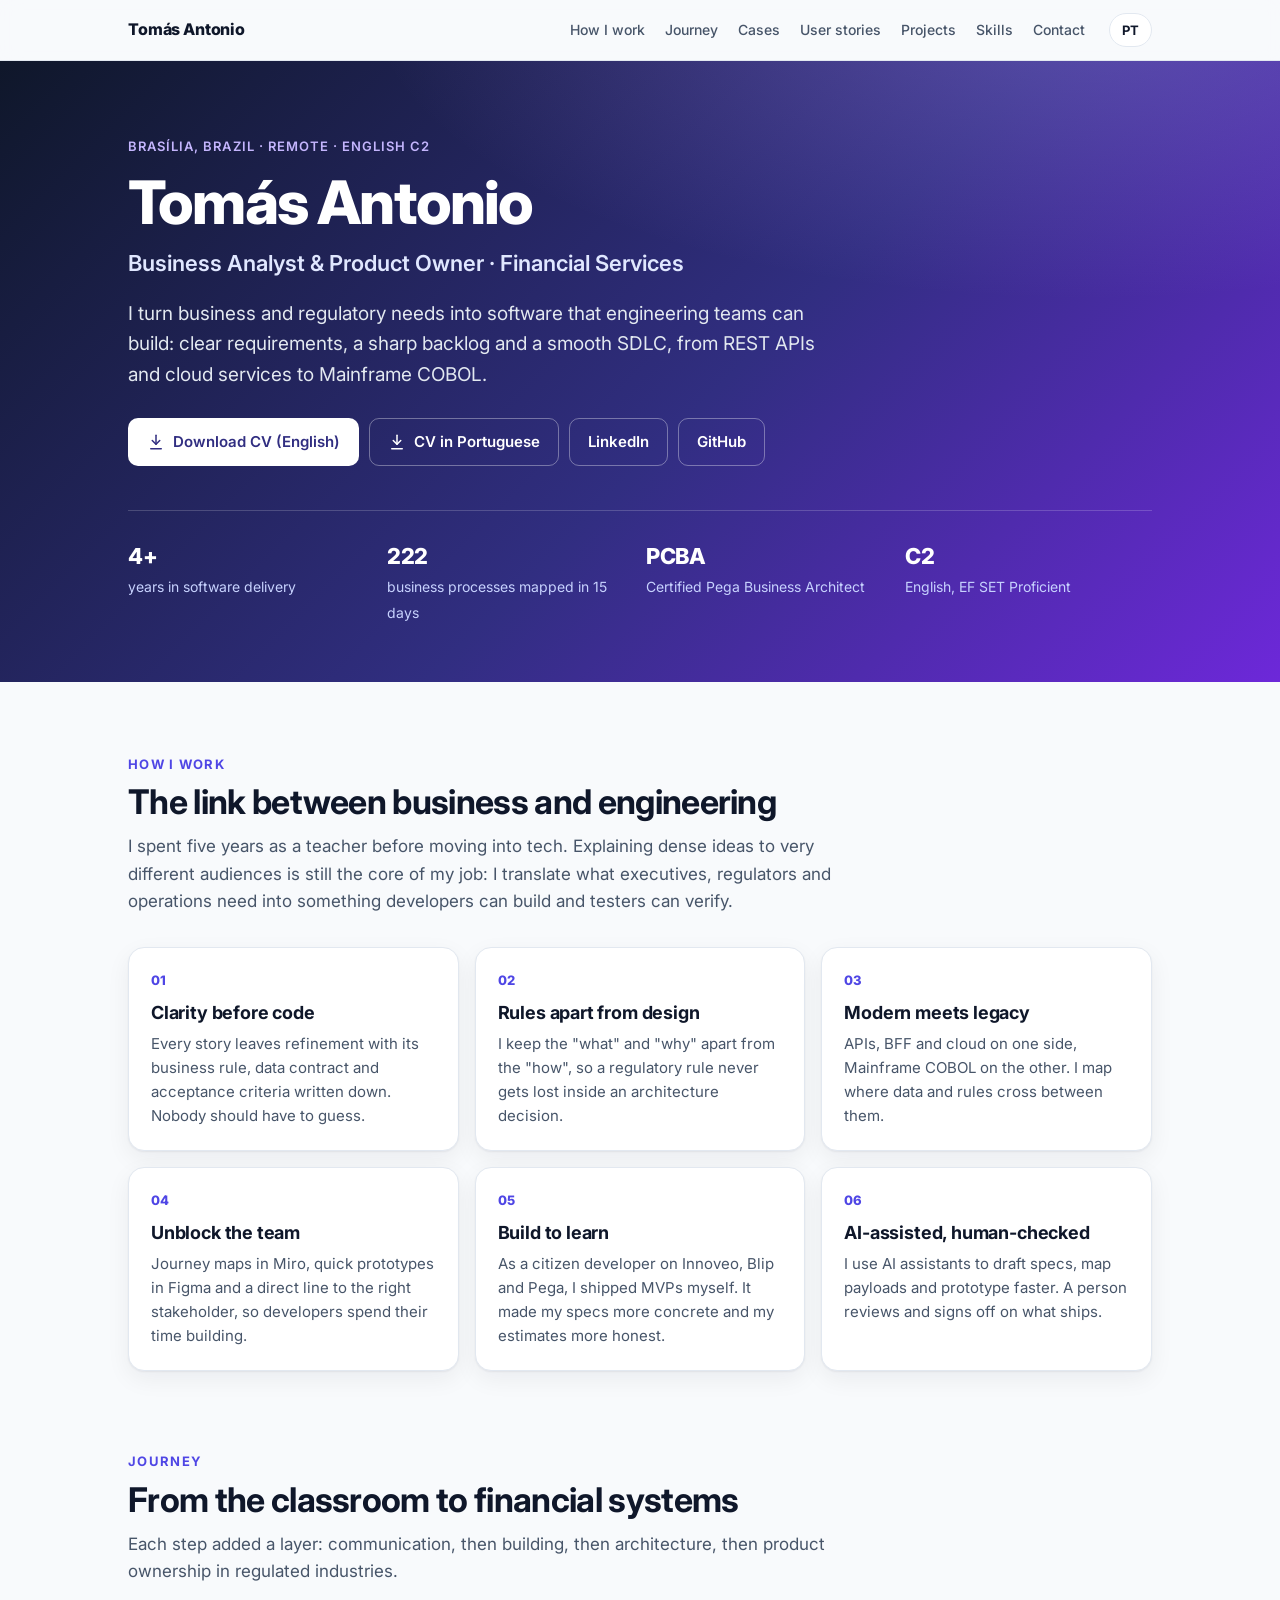
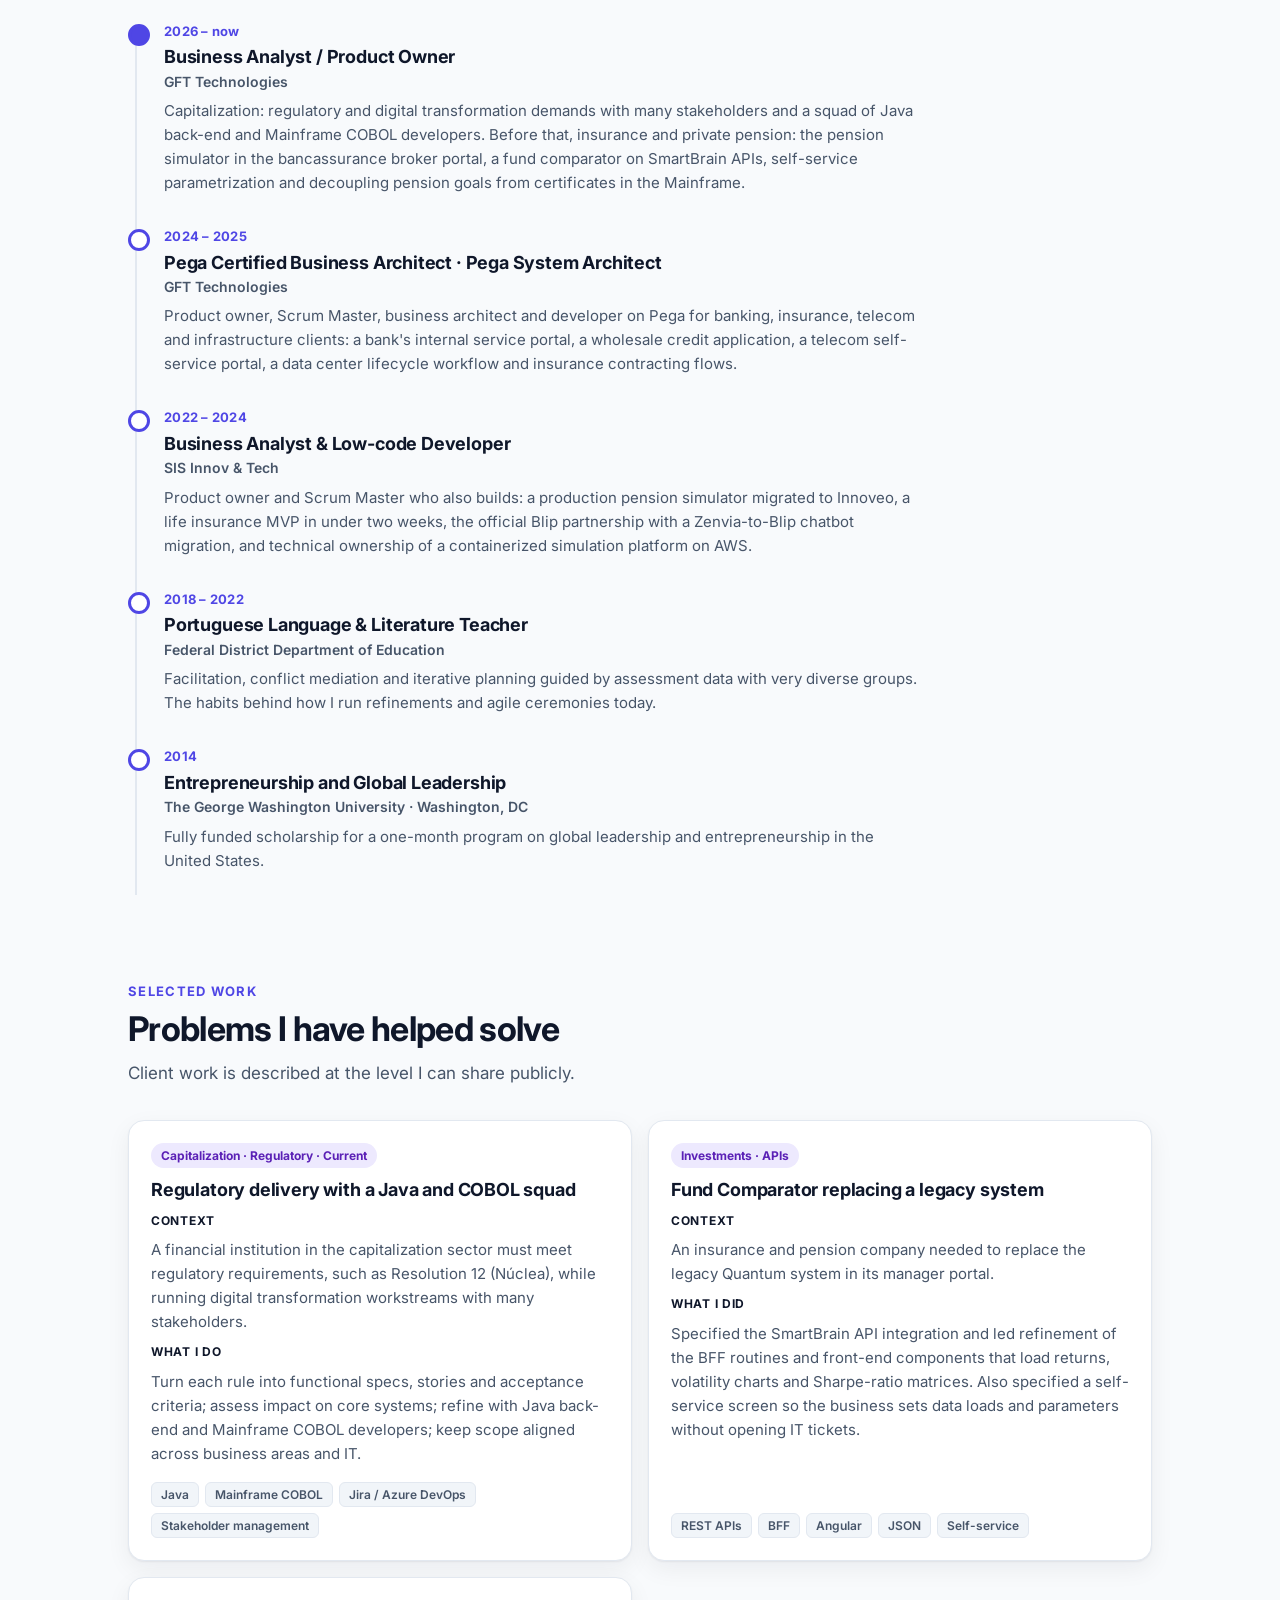
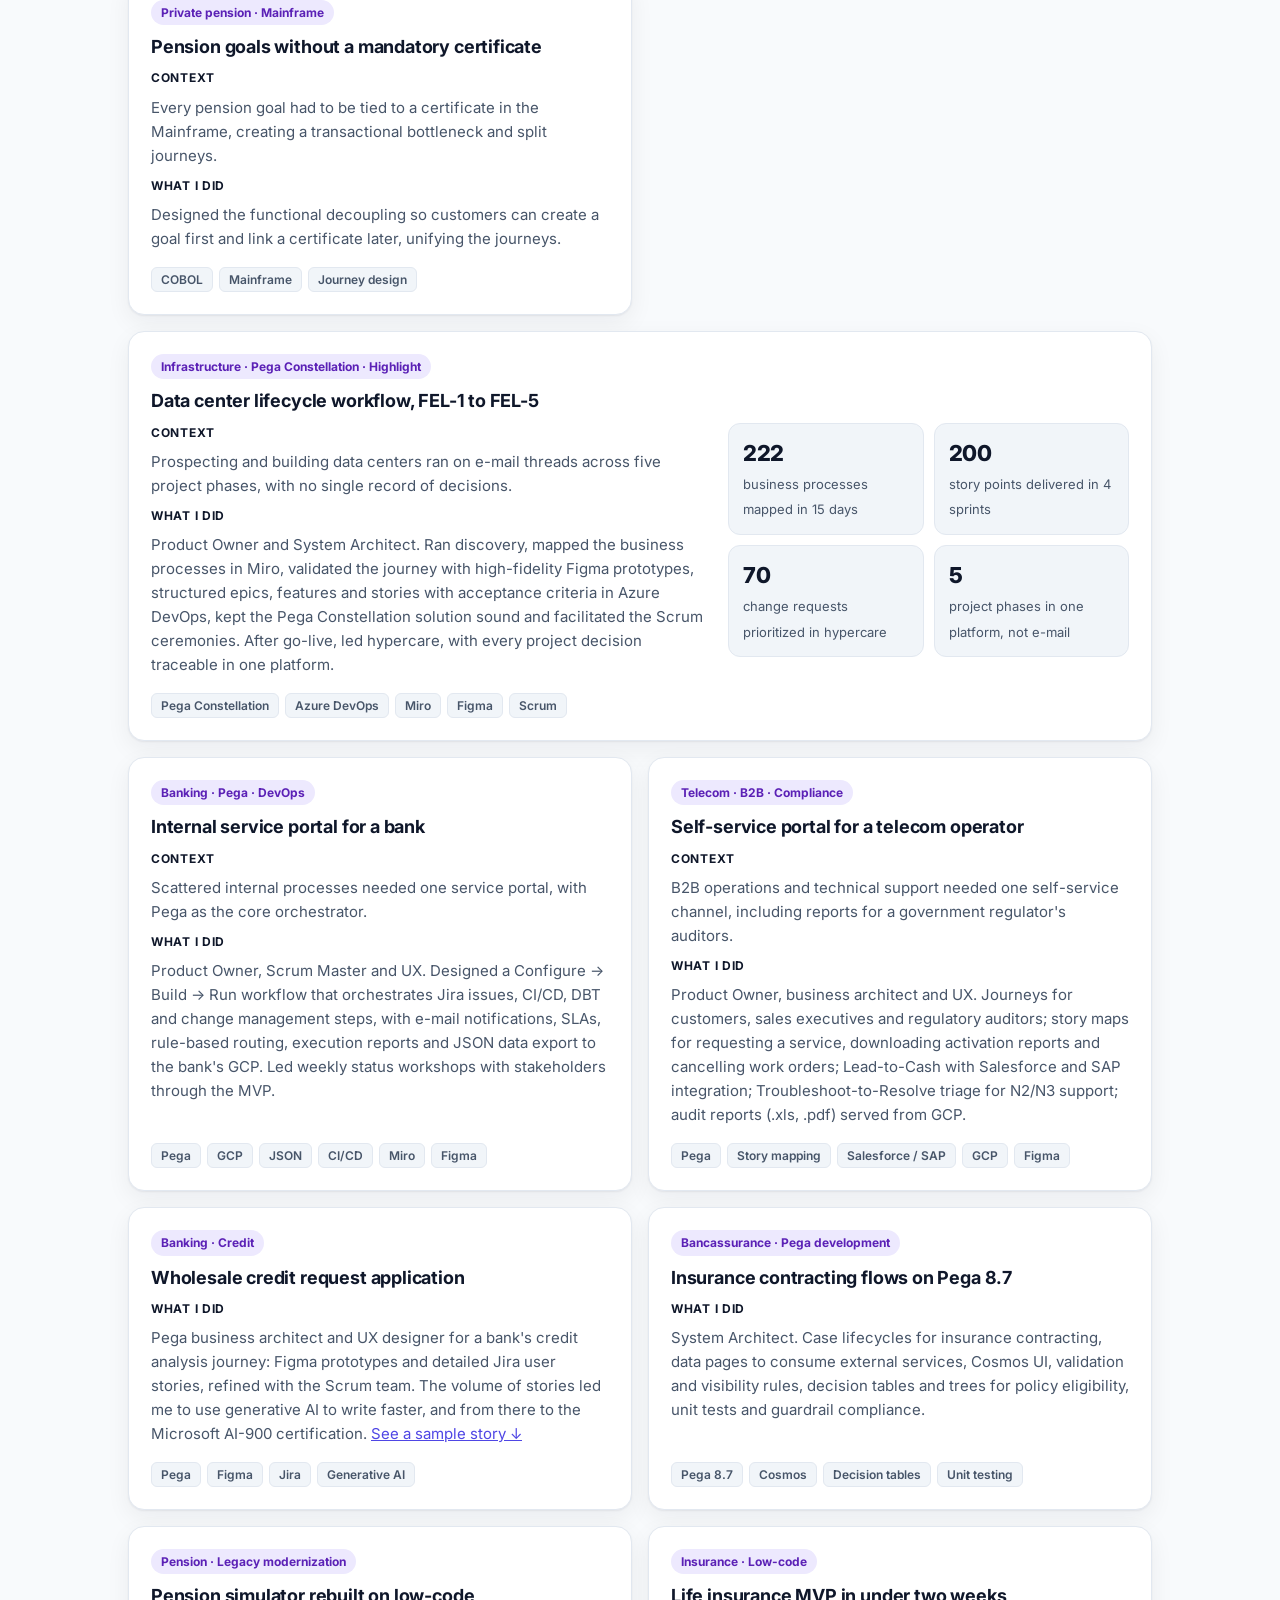
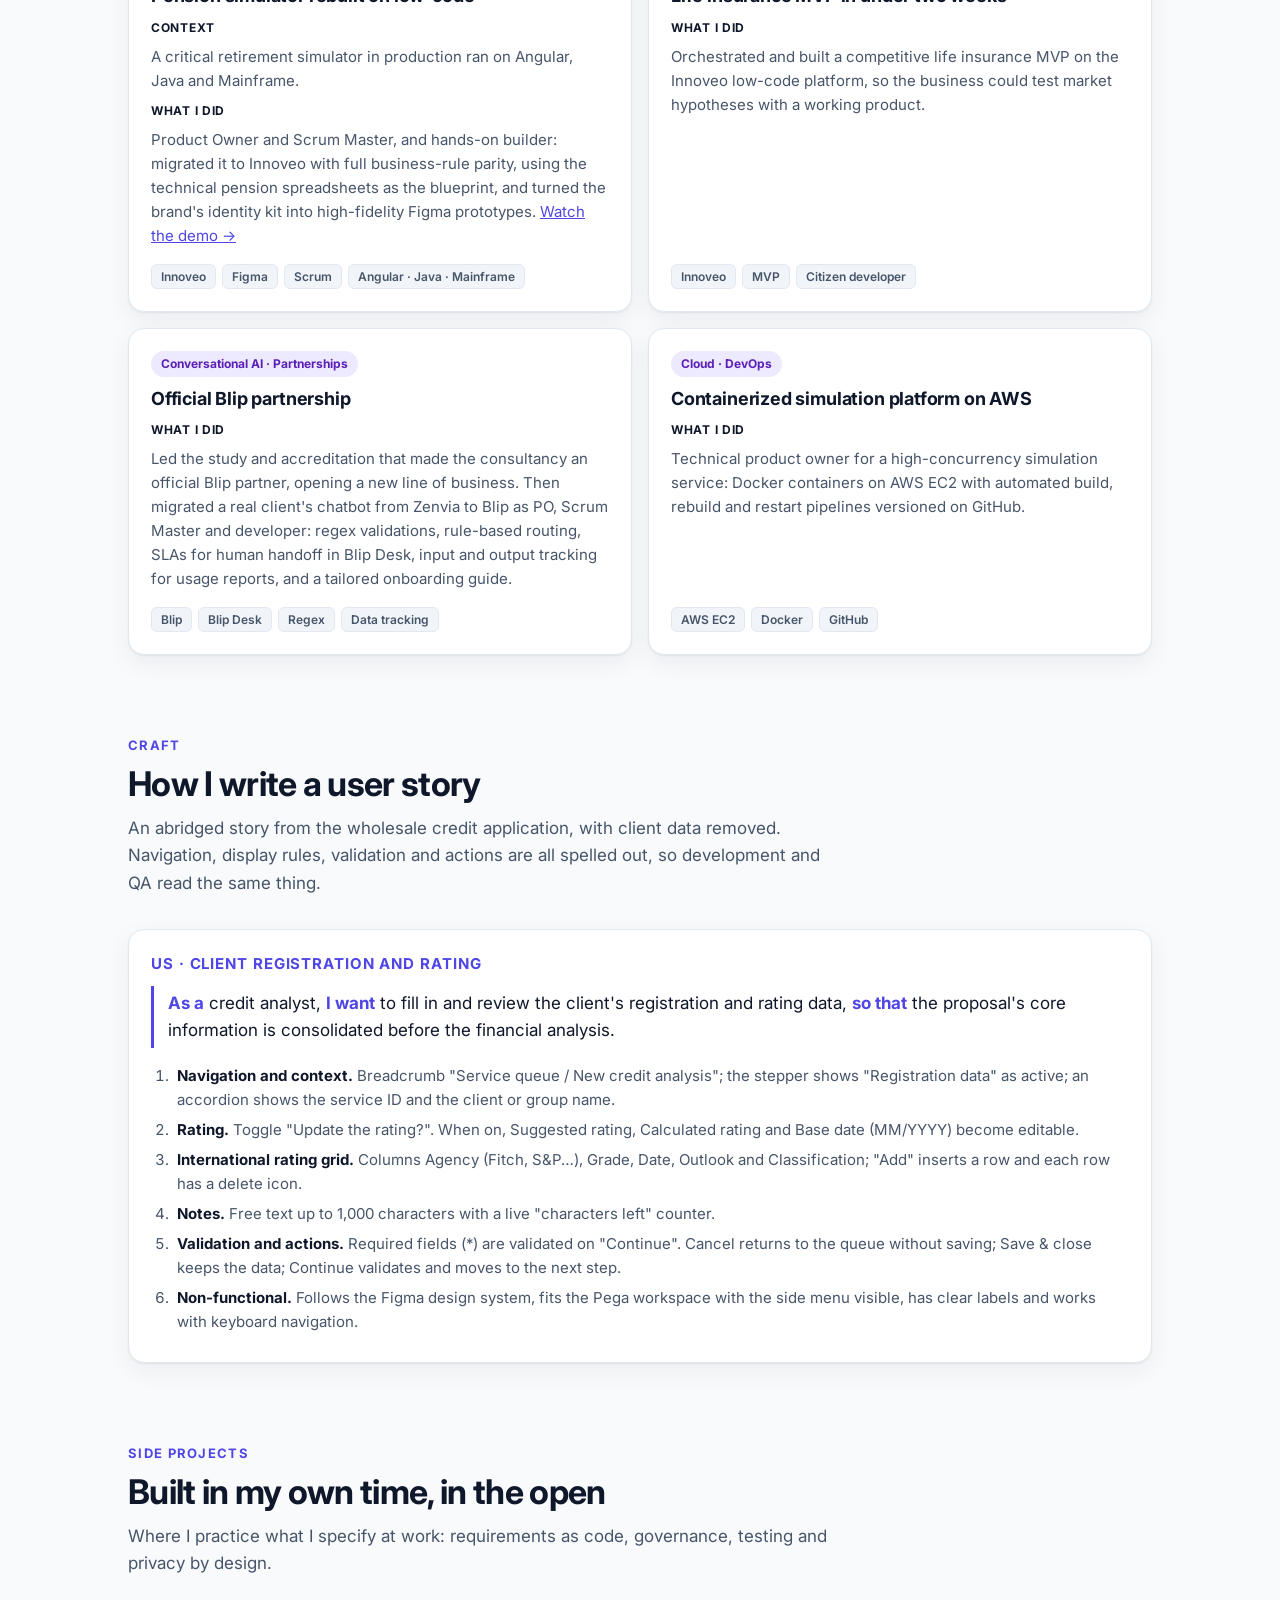
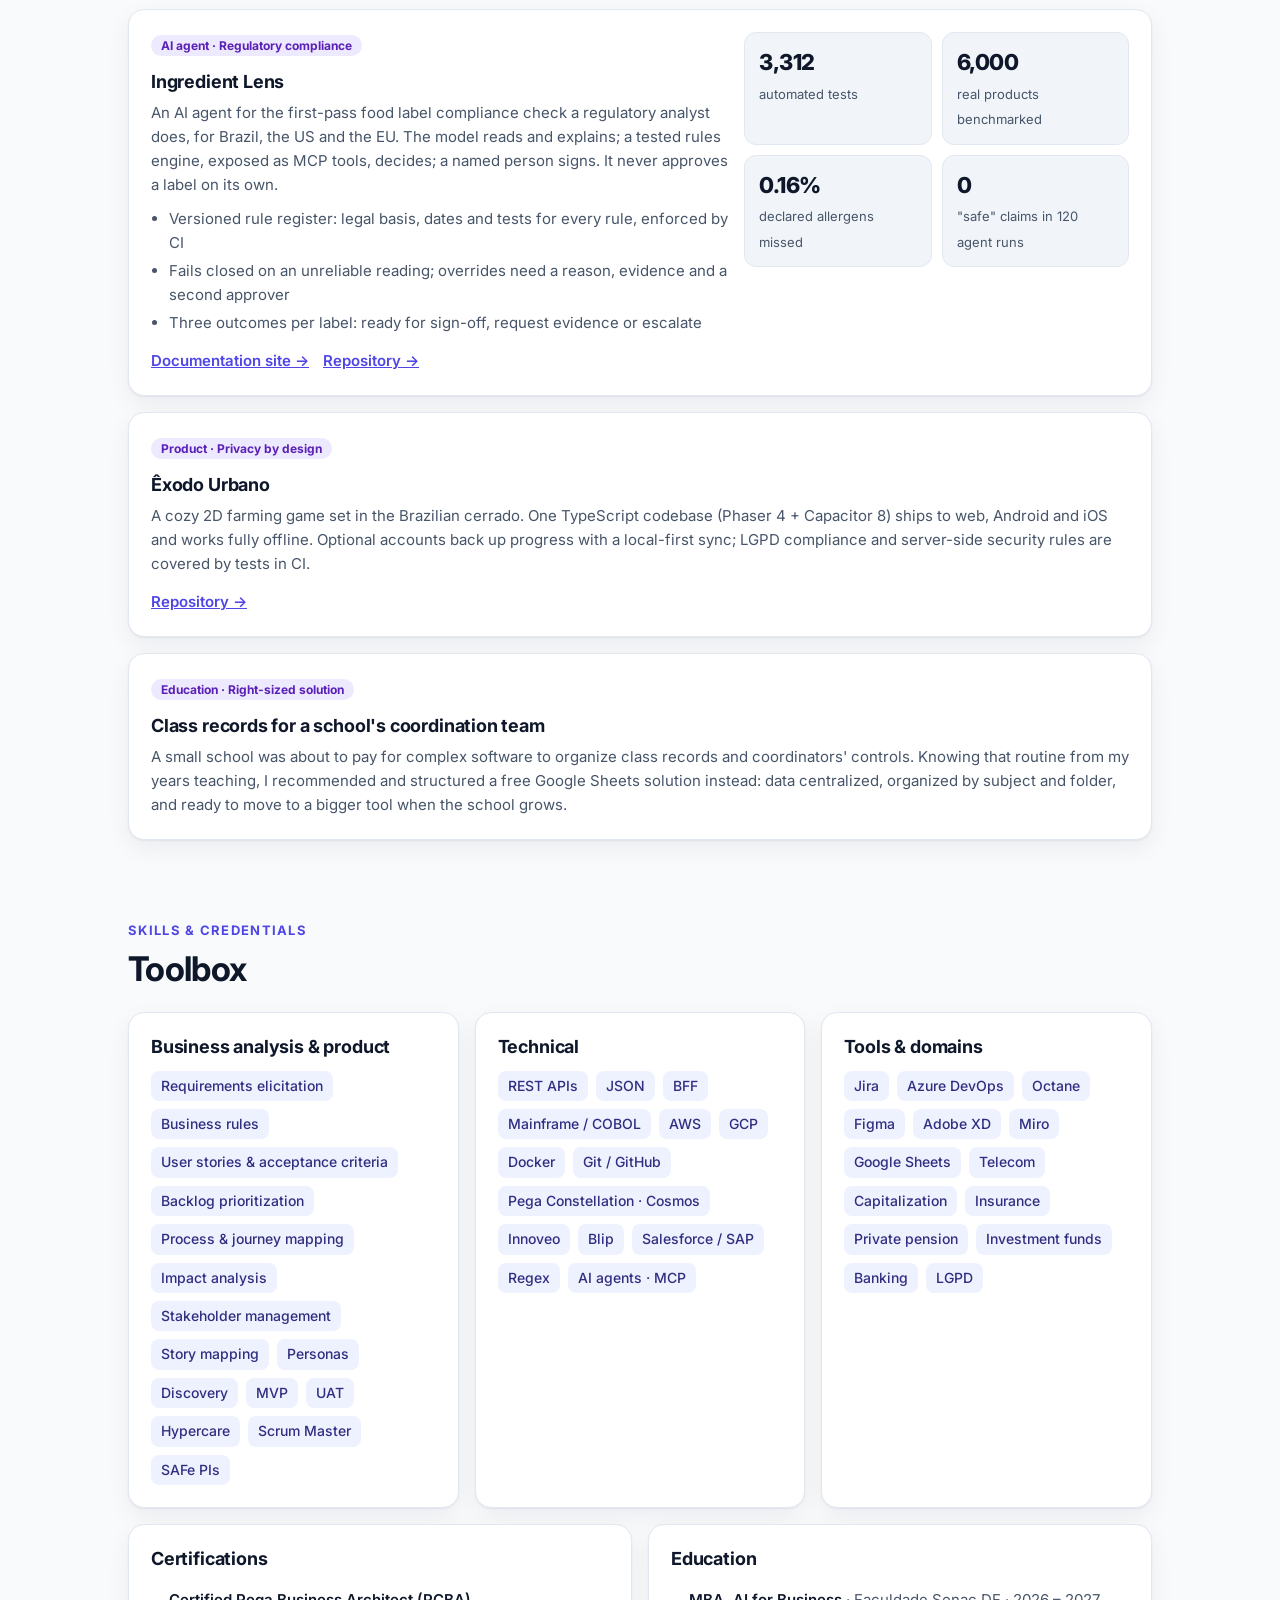
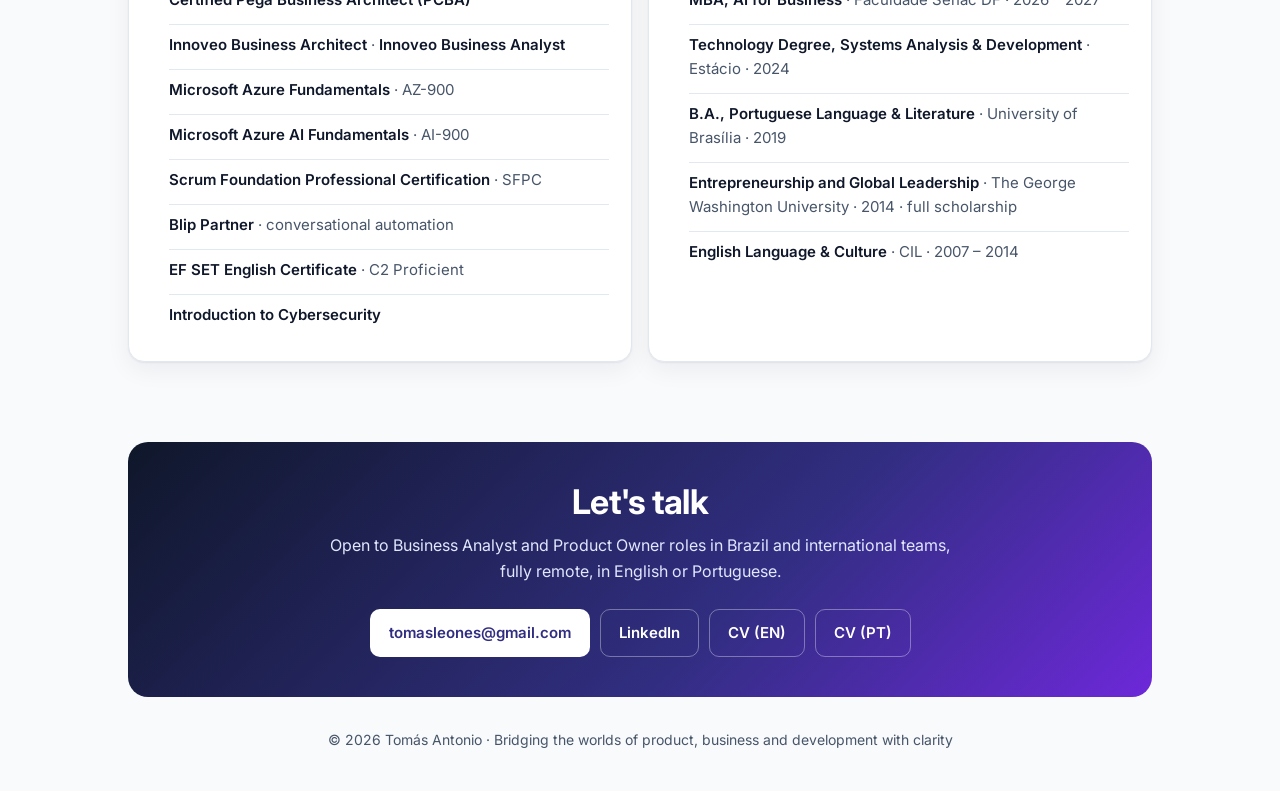
==== commit 0d371f0e: "Replace footer tagline Co-Authored-By: Claude Opus 5.5 <noreply@anthropic.com>" ====
--- a/index.html
+++ b/index.html
@@ -705,7 +705,7 @@
 </main>
 
 <footer>
-  <div class="wrap">© 2026 Tomás Antonio · <span data-l="en">Hand-written HTML and CSS, hosted on GitHub Pages</span><span data-l="pt">HTML e CSS escritos à mão, hospedado no GitHub Pages</span></div>
+  <div class="wrap">© 2026 Tomás Antonio · <span data-l="en">Bridging the worlds of product, business and development with clarity</span><span data-l="pt">Conversando entre os mundos de produtos, negócios e desenvolvimento com clareza</span></div>
 </footer>
 
 <script>
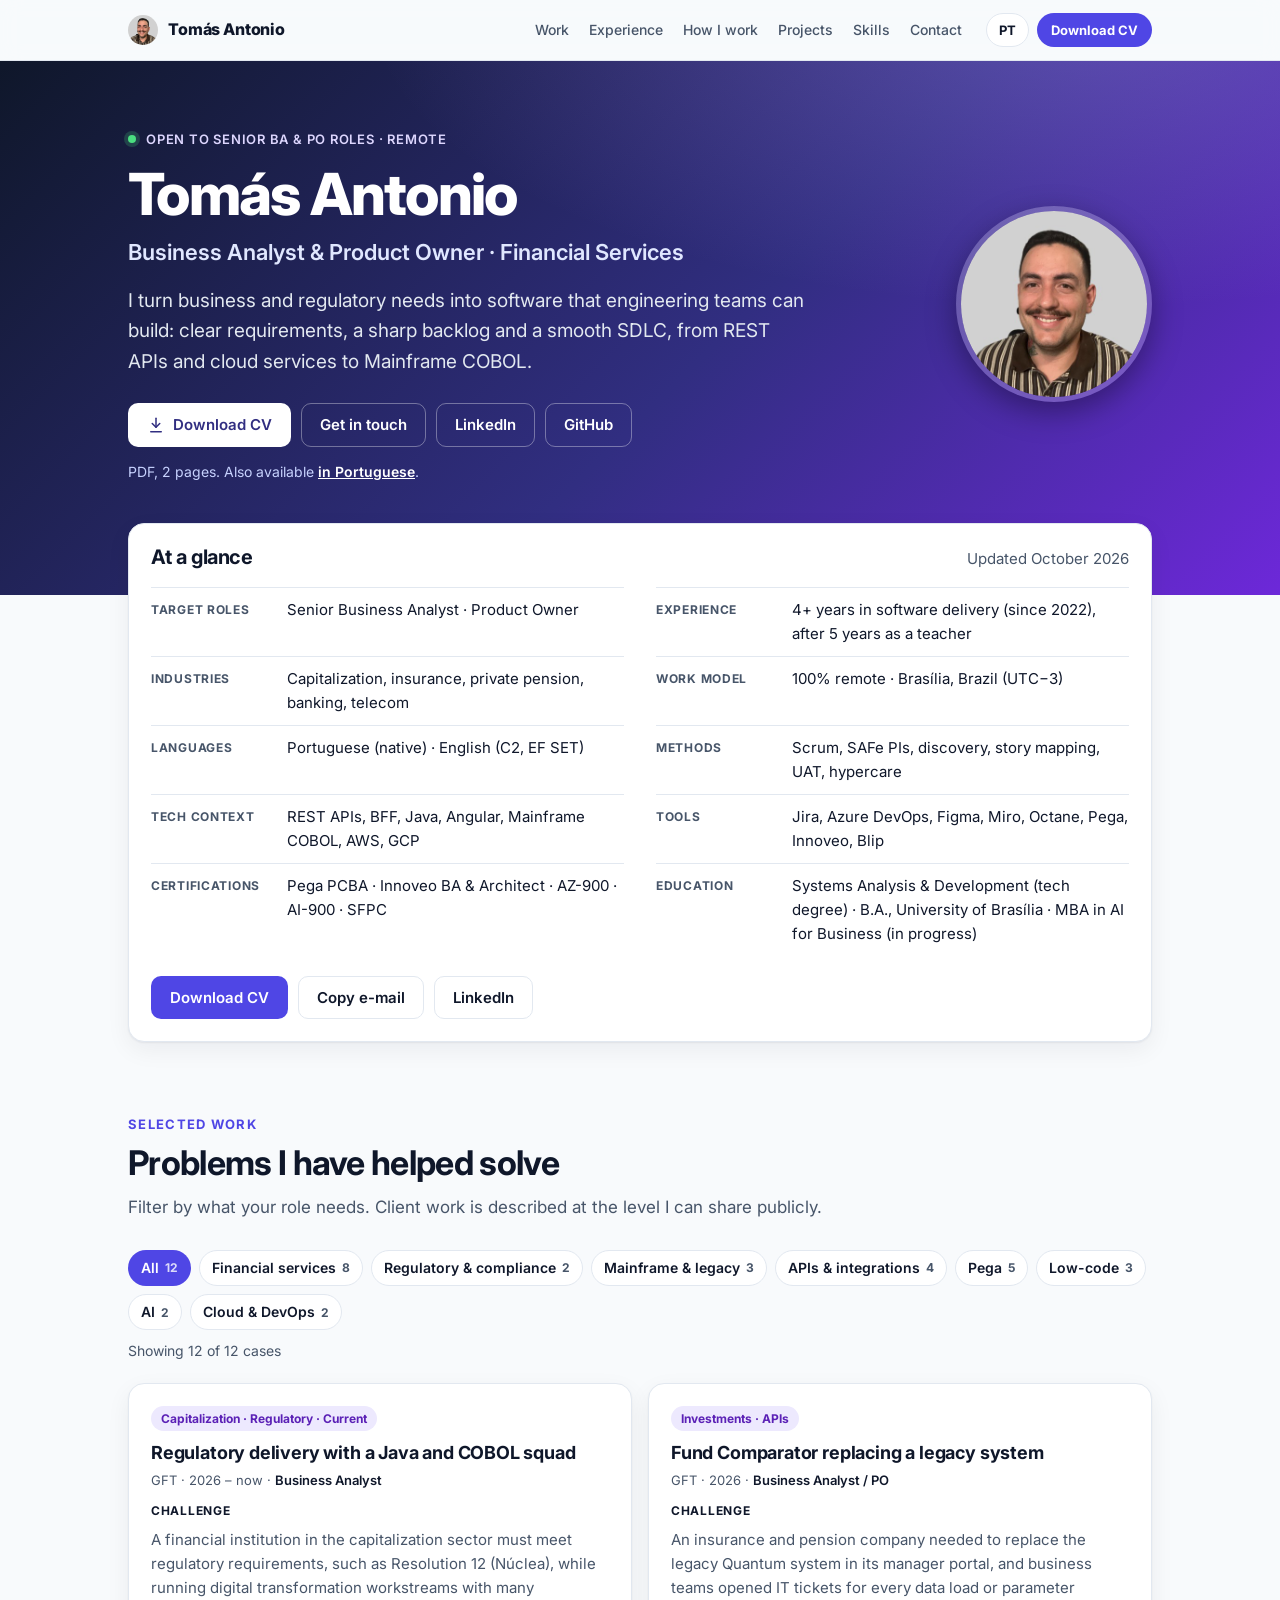
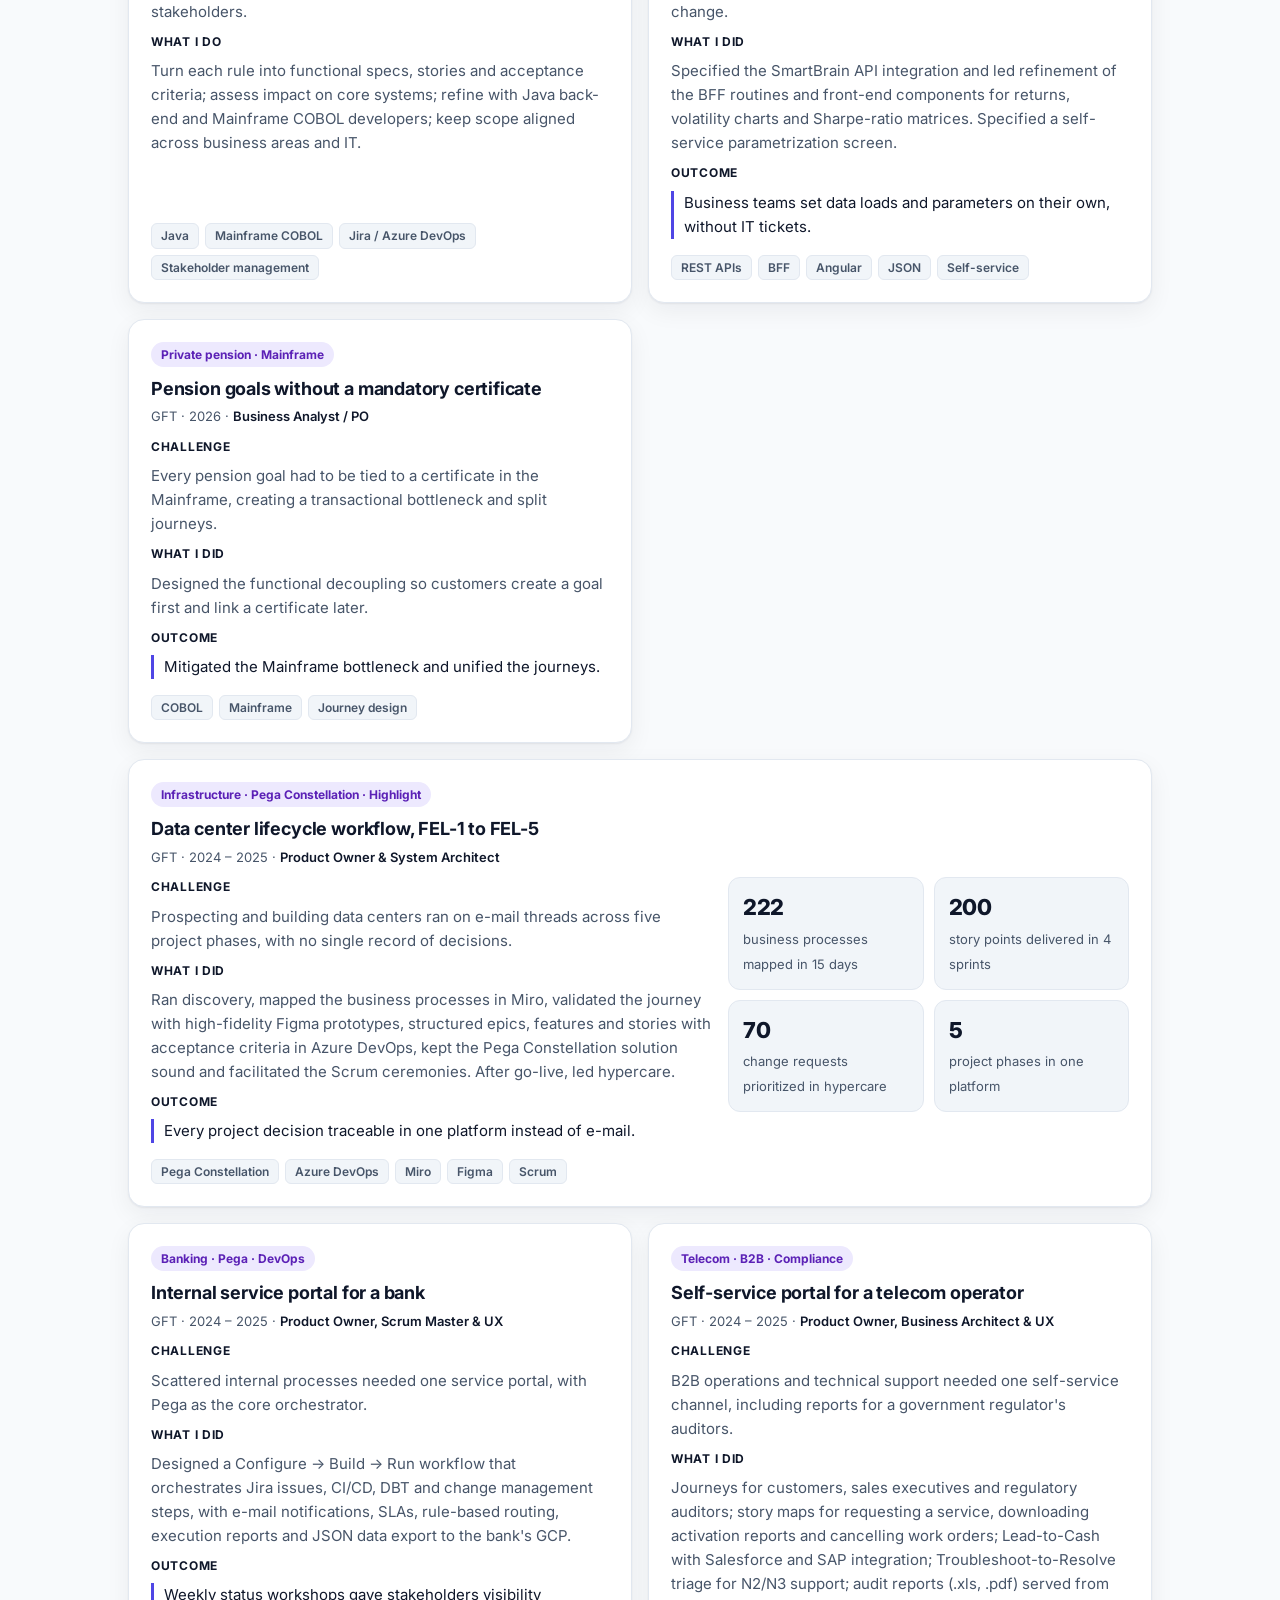
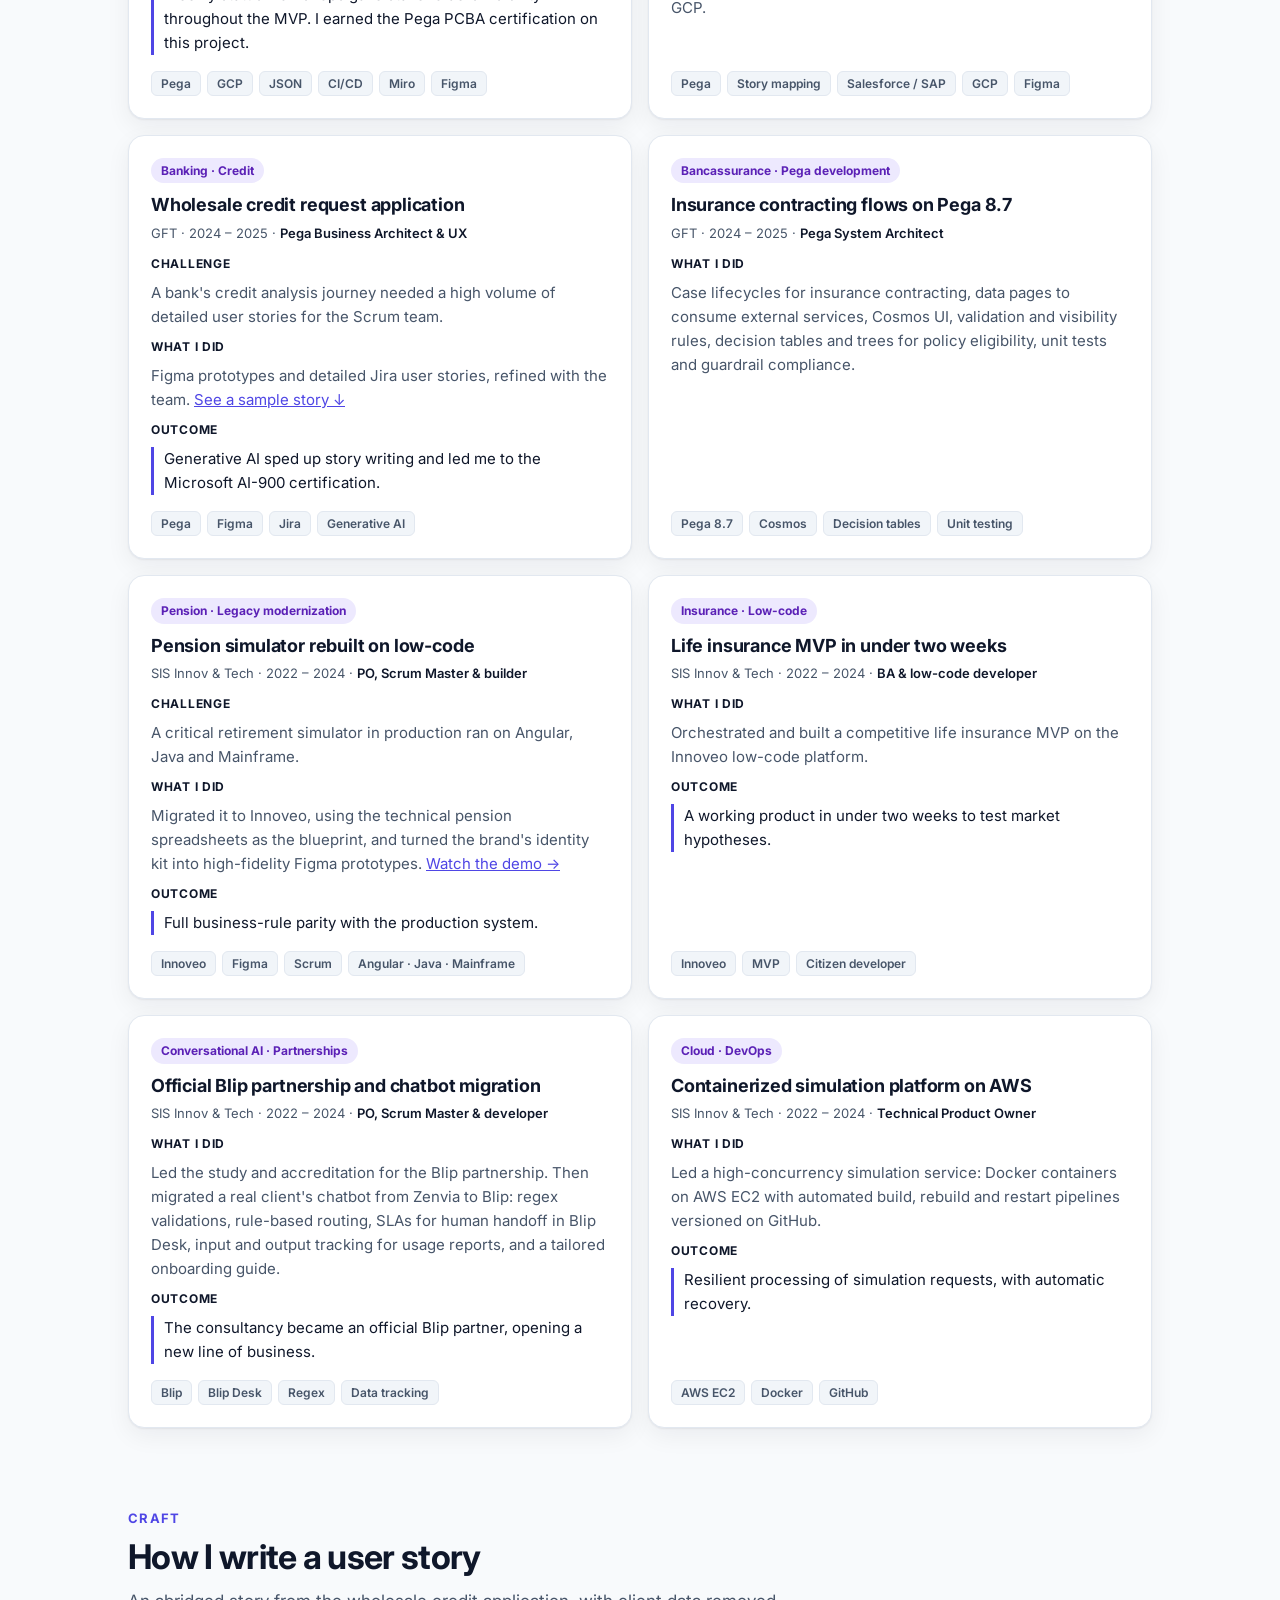
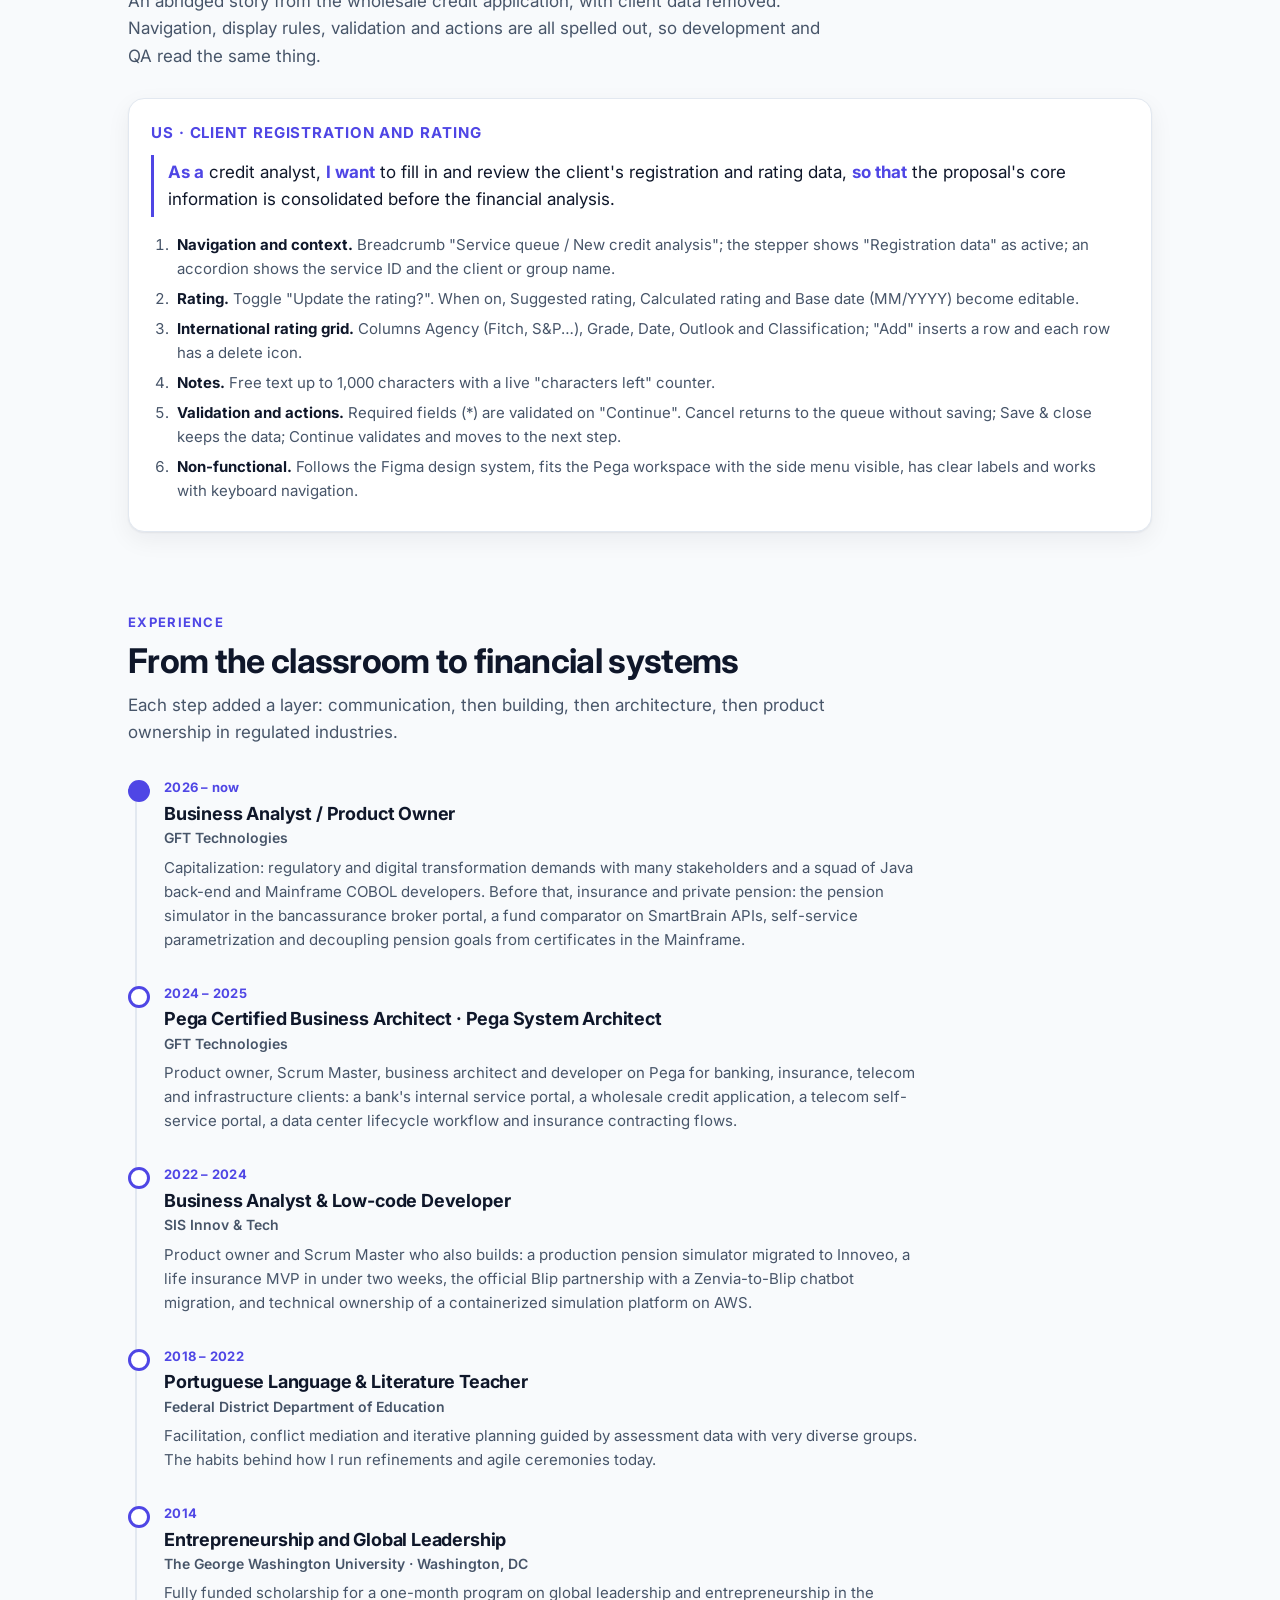
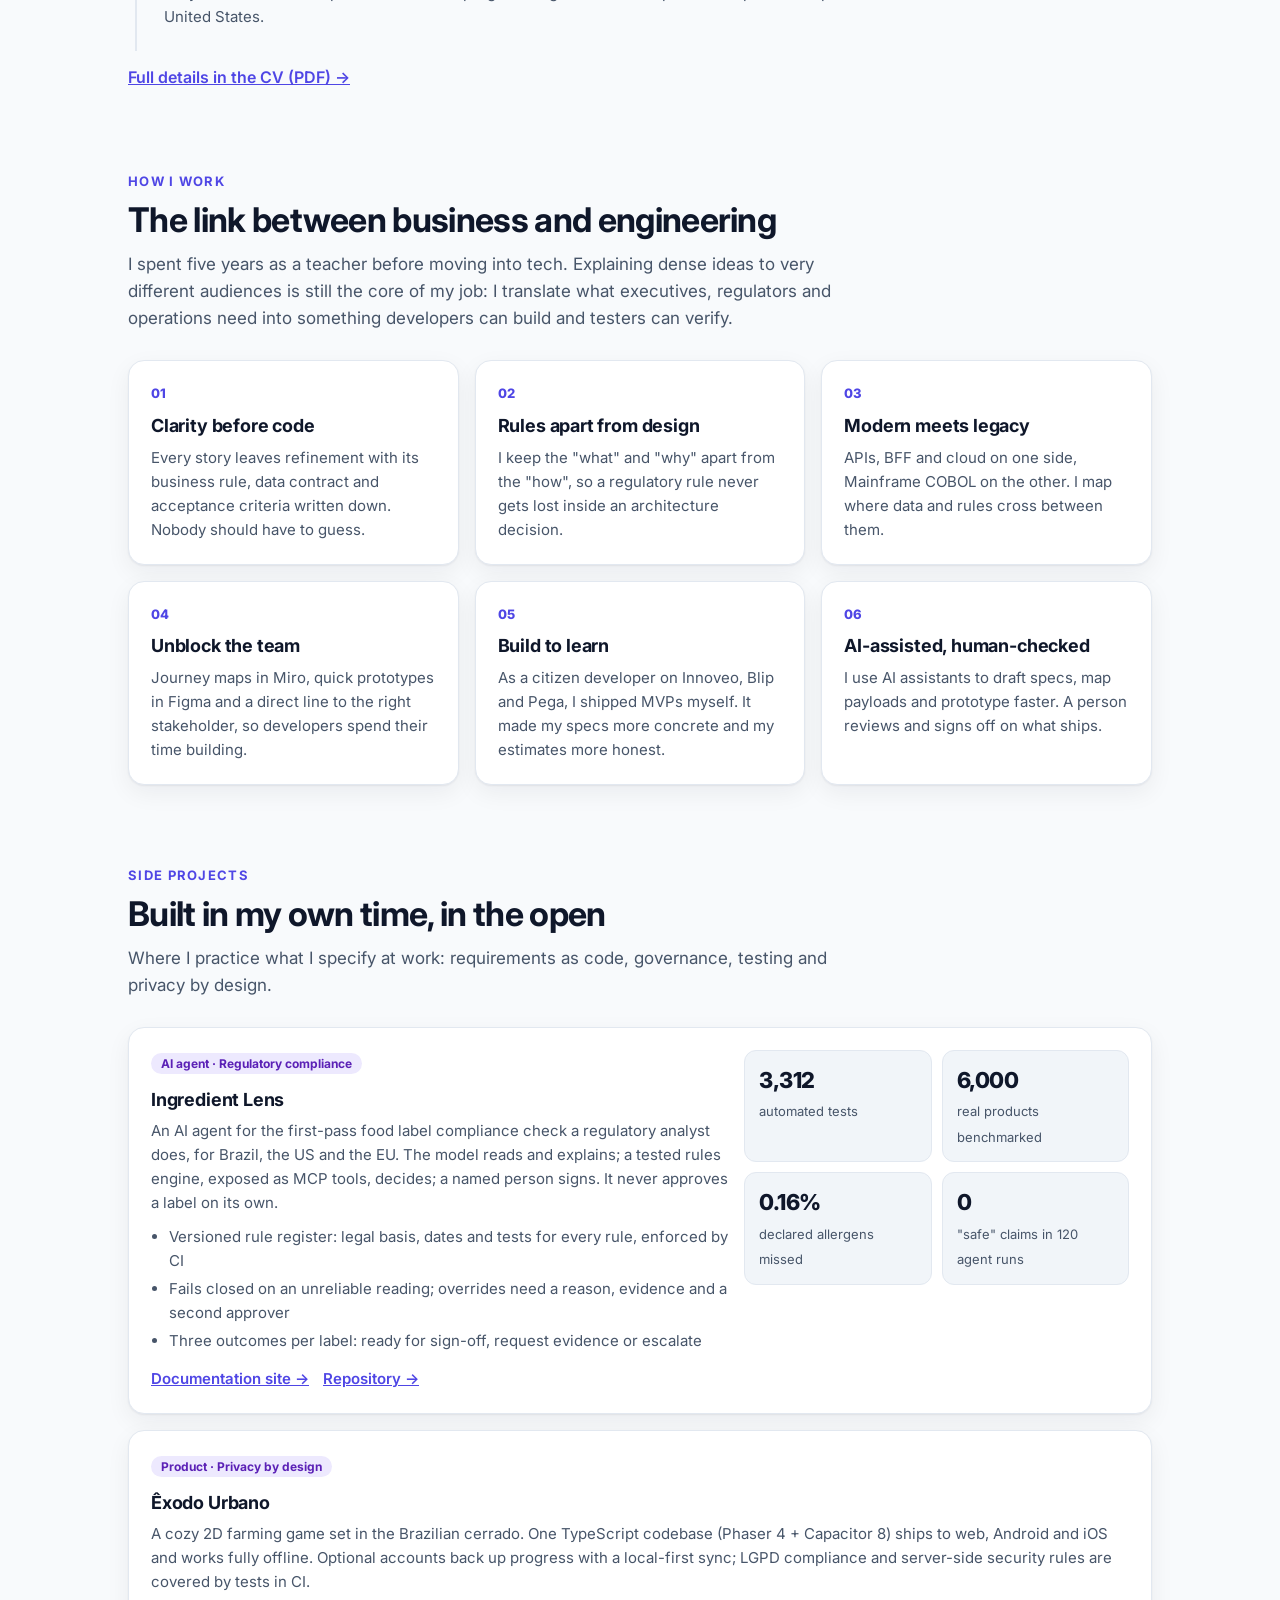
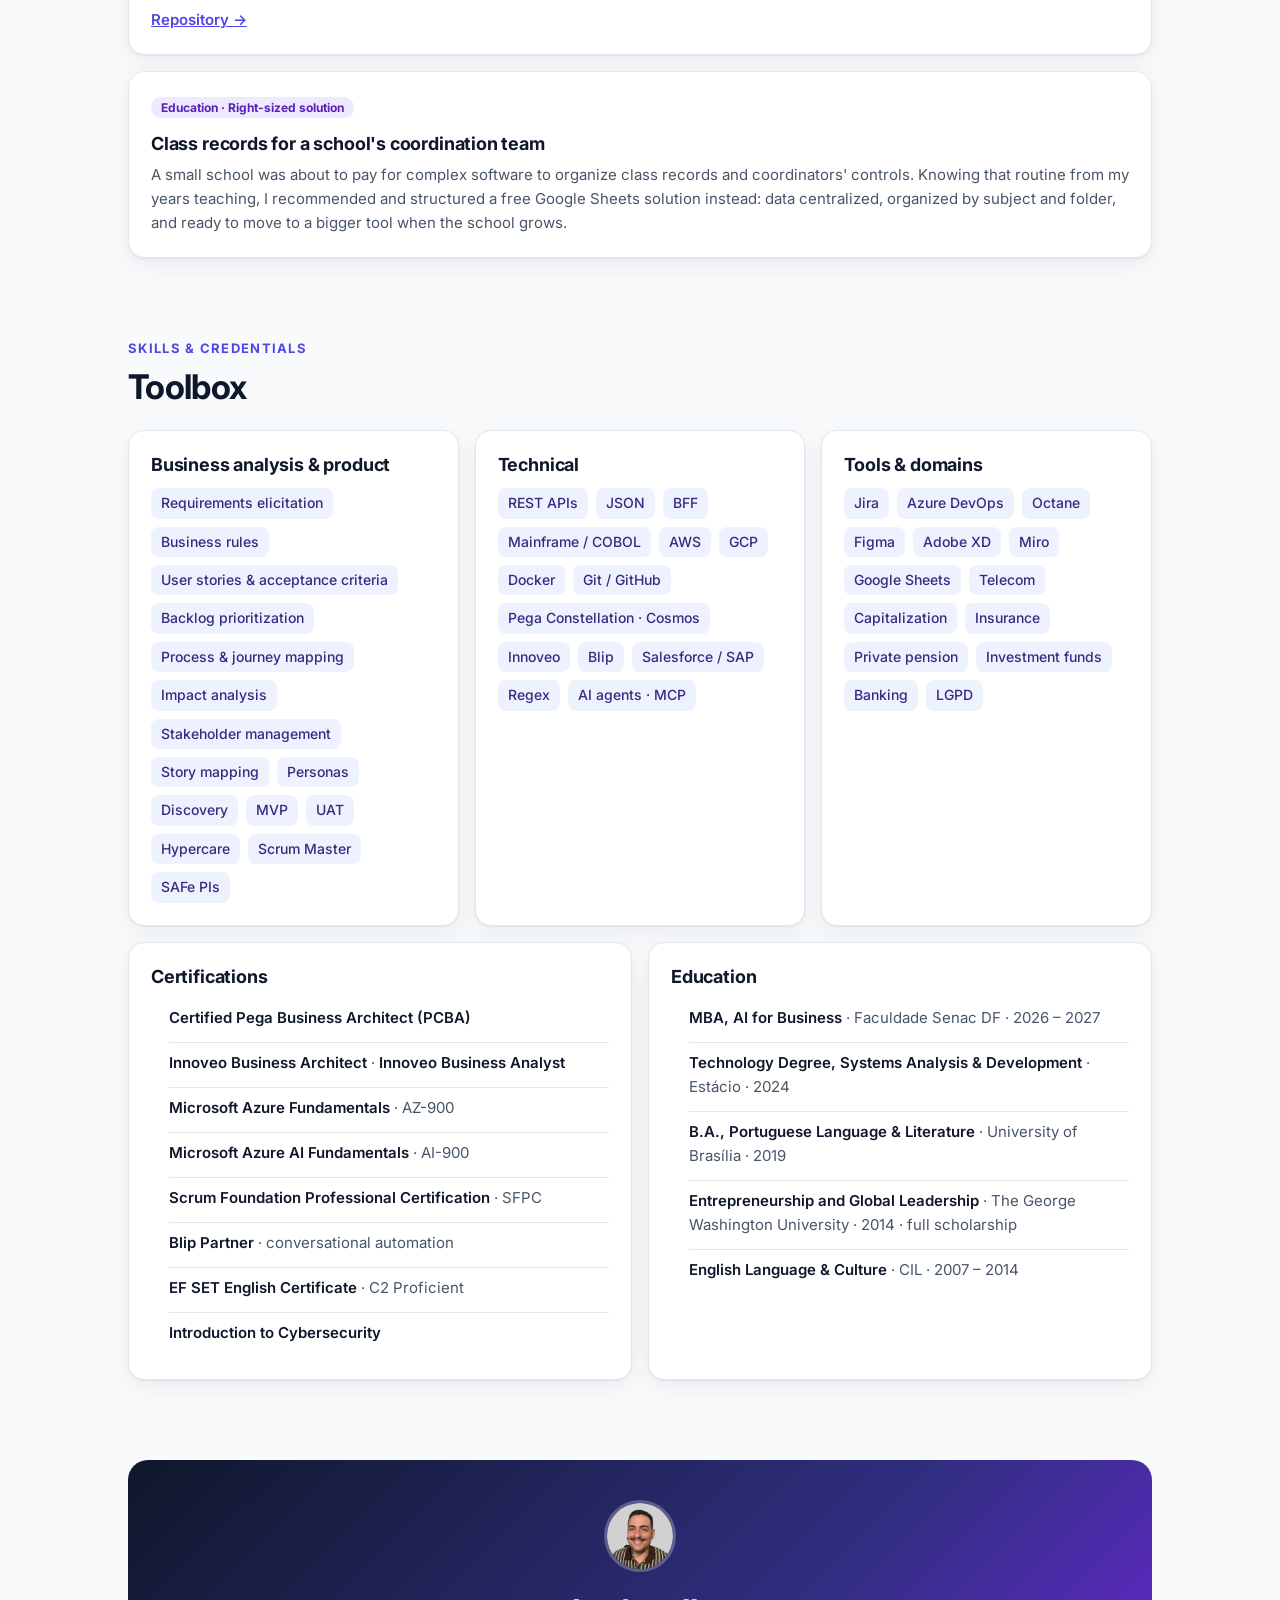
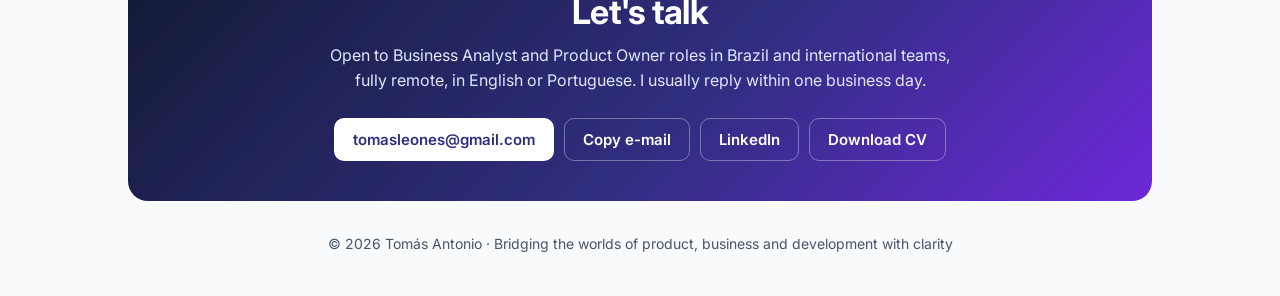
==== commit e1abc3a0: "Add photo and recruiter-focused UX improvements - Portrait in hero, nav and contact; photo as link p" ====
--- a/index.html
+++ b/index.html
@@ -4,15 +4,36 @@
 <meta charset="utf-8">
 <meta name="viewport" content="width=device-width, initial-scale=1">
 <title>Tomás Antonio · Business Analyst & Product Owner</title>
-<meta name="description" content="Business Analyst and Product Owner for financial services: capitalization, insurance, pension and banking. Requirements, backlog and SDLC across REST APIs, cloud and Mainframe COBOL.">
+<meta name="description" content="Business Analyst and Product Owner for financial services: capitalization, insurance, pension and banking. Requirements, backlog and SDLC across REST APIs, cloud and Mainframe COBOL. Remote, English C2.">
+<meta name="theme-color" content="#0f172a">
+<link rel="canonical" href="https://t0masleones.github.io/">
+<meta property="og:type" content="profile">
+<meta property="og:url" content="https://t0masleones.github.io/">
 <meta property="og:title" content="Tomás Antonio · Business Analyst & Product Owner">
-<meta property="og:description" content="I turn business and regulatory needs into software that engineering teams can build.">
-<meta property="og:type" content="website">
-<meta property="og:url" content="https://t0masleones.github.io/">
+<meta property="og:description" content="I turn business and regulatory needs into software that engineering teams can build. Financial services · Remote · English C2.">
+<meta property="og:image" content="https://t0masleones.github.io/assets/tomas-antonio.jpg">
+<meta property="og:image:width" content="400">
+<meta property="og:image:height" content="400">
+<meta property="og:image:alt" content="Tomás Antonio">
+<meta name="twitter:card" content="summary">
 <link rel="icon" href="data:image/svg+xml,%3Csvg xmlns='http://www.w3.org/2000/svg' viewBox='0 0 64 64'%3E%3Crect width='64' height='64' rx='14' fill='%23312E81'/%3E%3Ctext x='32' y='42' font-family='Segoe UI,Arial,sans-serif' font-size='28' font-weight='700' fill='%23fff' text-anchor='middle'%3ETA%3C/text%3E%3C/svg%3E">
 <link rel="preconnect" href="https://fonts.googleapis.com">
 <link rel="preconnect" href="https://fonts.gstatic.com" crossorigin>
 <link href="https://fonts.googleapis.com/css2?family=Inter:wght@400;500;600;700;800&display=swap" rel="stylesheet">
+<script type="application/ld+json">
+{
+  "@context": "https://schema.org",
+  "@type": "Person",
+  "name": "Tomás Antonio",
+  "jobTitle": "Business Analyst & Product Owner",
+  "url": "https://t0masleones.github.io/",
+  "image": "https://t0masleones.github.io/assets/tomas-antonio.jpg",
+  "email": "mailto:tomasleones@gmail.com",
+  "address": { "@type": "PostalAddress", "addressLocality": "Brasília", "addressRegion": "DF", "addressCountry": "BR" },
+  "knowsLanguage": ["pt-BR", "en"],
+  "sameAs": ["https://www.linkedin.com/in/tmslns", "https://github.com/t0masleones"]
+}
+</script>
 <style>
   :root {
     --bg: #f8fafc;
@@ -26,6 +47,8 @@
     --accent-soft: #eef2ff;
     --chip: #ede9fe;
     --chip-text: #5b21b6;
+    --btn-bg: #4f46e5;
+    --btn-text: #ffffff;
     --hero-from: #0f172a;
     --hero-via: #312e81;
     --hero-to: #6d28d9;
@@ -44,13 +67,16 @@
       --accent-soft: #1e1b4b;
       --chip: #2e2557;
       --chip-text: #ddd6fe;
+      --btn-bg: #a78bfa;
+      --btn-text: #0f172a;
       --shadow: 0 1px 2px rgba(0, 0, 0, .3), 0 8px 24px rgba(0, 0, 0, .25);
     }
   }
 
   * { box-sizing: border-box; }
+  [hidden] { display: none !important; }
   html { scroll-behavior: smooth; scroll-padding-top: 72px; }
-  @media (prefers-reduced-motion: reduce) { html { scroll-behavior: auto; } }
+  @media (prefers-reduced-motion: reduce) { html { scroll-behavior: auto; } * { transition: none !important; } }
   body {
     margin: 0;
     background: var(--bg);
@@ -73,39 +99,65 @@
   .skip { position: absolute; left: -999px; top: 8px; background: var(--surface); padding: 8px 12px; border-radius: 8px; z-index: 100; }
   .skip:focus { left: 8px; }
   :focus-visible { outline: 3px solid var(--accent); outline-offset: 2px; border-radius: 6px; }
+  .sr-only { position: absolute; width: 1px; height: 1px; padding: 0; margin: -1px; overflow: hidden; clip: rect(0, 0, 0, 0); white-space: nowrap; border: 0; }
 
   /* nav */
   .nav {
     position: sticky; top: 0; z-index: 50;
-    background: color-mix(in srgb, var(--bg) 86%, transparent);
+    background: color-mix(in srgb, var(--bg) 88%, transparent);
     backdrop-filter: saturate(1.4) blur(10px);
     border-bottom: 1px solid var(--border);
   }
   .nav .wrap { display: flex; align-items: center; gap: 16px; height: 60px; }
-  .brand { font-weight: 800; color: var(--text); text-decoration: none; letter-spacing: -.01em; white-space: nowrap; }
-  .nav-links { display: none; gap: 20px; margin-left: auto; }
+  .brand { display: inline-flex; align-items: center; gap: 10px; font-weight: 800; color: var(--text); text-decoration: none; letter-spacing: -.01em; white-space: nowrap; }
+  .brand img { width: 30px; height: 30px; border-radius: 50%; object-fit: cover; }
+  .nav-links { display: flex; gap: 20px; margin-left: auto; }
   .nav-links a { color: var(--muted); text-decoration: none; font-size: 14px; font-weight: 500; }
   .nav-links a:hover { color: var(--text); }
-  @media (min-width: 860px) { .nav-links { display: flex; } }
-  .nav-actions { display: flex; gap: 8px; margin-left: auto; }
-  @media (min-width: 860px) { .nav-actions { margin-left: 8px; } }
-  .lang-btn {
+  .nav-actions { display: flex; align-items: center; gap: 8px; margin-left: 8px; }
+  .lang-btn, .menu-btn {
     border: 1px solid var(--border); background: var(--surface); color: var(--text);
-    font: inherit; font-size: 13px; font-weight: 700; padding: 6px 12px; border-radius: 999px; cursor: pointer;
-  }
-  .lang-btn:hover { border-color: var(--accent); }
+    font: inherit; font-size: 13px; font-weight: 700; height: 34px; padding: 0 12px; border-radius: 999px; cursor: pointer;
+  }
+  .lang-btn:hover, .menu-btn:hover { border-color: var(--accent); }
+  .menu-btn { display: none; padding: 0 9px; }
+  .menu-btn svg { width: 18px; height: 18px; display: block; }
+  .nav-cv {
+    display: inline-flex; align-items: center; height: 34px; padding: 0 14px; border-radius: 999px;
+    background: var(--btn-bg); color: var(--btn-text); font-size: 13px; font-weight: 700; text-decoration: none; white-space: nowrap;
+  }
+  @media (max-width: 859px) {
+    .nav-actions { margin-left: auto; }
+    .menu-btn { display: inline-flex; align-items: center; }
+    .nav-links {
+      display: none; position: absolute; top: 60px; left: 0; right: 0;
+      flex-direction: column; gap: 0; margin: 0; padding: 4px 16px 12px;
+      background: var(--surface); border-bottom: 1px solid var(--border); box-shadow: var(--shadow);
+    }
+    .nav-links.open { display: flex; }
+    .nav-links a { padding: 12px 0; font-size: 16px; border-top: 1px solid var(--border); }
+    .nav-links a:first-child { border-top: 0; }
+    .hide-sm { display: none; }
+  }
 
   /* buttons */
   .btn {
     display: inline-flex; align-items: center; gap: 8px;
-    padding: 11px 18px; border-radius: 10px; font-weight: 600; font-size: 15px;
-    text-decoration: none; border: 1px solid transparent; transition: transform .15s ease, background .15s ease;
+    padding: 11px 18px; border-radius: 10px; font-family: inherit; font-weight: 600; font-size: 15px; line-height: 1.3;
+    text-decoration: none; border: 1px solid transparent; background: none; cursor: pointer;
+    transition: transform .15s ease, background .15s ease;
   }
   .btn:hover { transform: translateY(-1px); }
+  .btn svg { width: 18px; height: 18px; flex: none; }
   .btn-primary { background: #ffffff; color: #312e81; }
   .btn-ghost { color: #ffffff; border-color: rgba(255, 255, 255, .35); }
   .btn-ghost:hover { background: rgba(255, 255, 255, .1); }
-  .btn svg { width: 18px; height: 18px; flex: none; }
+  .btn-solid { background: var(--btn-bg); color: var(--btn-text); }
+  .btn-outline { background: var(--surface); color: var(--text); border-color: var(--border); }
+  .btn-outline:hover { border-color: var(--accent); }
+  .copied-label { display: none; }
+  .copied .copy-label { display: none; }
+  .copied .copied-label { display: inline; }
 
   /* hero */
   .hero {
@@ -113,27 +165,51 @@
     background:
       radial-gradient(1200px 500px at 85% -10%, rgba(167, 139, 250, .35), transparent 60%),
       linear-gradient(135deg, var(--hero-from) 0%, var(--hero-via) 55%, var(--hero-to) 100%);
-    padding: 72px 0 56px;
-  }
-  .eyebrow { display: inline-block; font-size: 13px; font-weight: 600; letter-spacing: .08em; text-transform: uppercase; color: #c4b5fd; margin-bottom: 14px; }
-  .hero h1 { font-size: clamp(36px, 7vw, 60px); line-height: 1.05; margin: 0 0 12px; letter-spacing: -.03em; font-weight: 800; }
-  .hero .role { font-size: clamp(18px, 2.6vw, 22px); font-weight: 600; color: #e0e7ff; margin: 0 0 18px; }
-  .hero .lead { font-size: clamp(16px, 2.2vw, 19px); max-width: 720px; color: #e2e8f0; margin: 0 0 28px; }
+    padding: 64px 0 112px;
+  }
+  .hero-grid { display: grid; grid-template-columns: 1fr; gap: 24px; align-items: center; }
+  @media (min-width: 760px) { .hero-grid { grid-template-columns: 1fr auto; gap: 48px; } }
+  .portrait { margin: 0; order: -1; }
+  .portrait img {
+    display: block; width: 88px; height: 88px; border-radius: 50%; object-fit: cover;
+    border: 3px solid rgba(255, 255, 255, .22); box-shadow: 0 10px 30px rgba(0, 0, 0, .35);
+  }
+  @media (min-width: 760px) {
+    .portrait { order: 0; }
+    .portrait img { width: 196px; height: 196px; border-width: 5px; }
+  }
+  .eyebrow { display: inline-flex; align-items: flex-start; gap: 10px; font-size: 13px; font-weight: 600; letter-spacing: .06em; text-transform: uppercase; color: #ddd6fe; margin-bottom: 14px; }
+  .eyebrow::before { content: ""; width: 8px; height: 8px; margin-top: 6px; border-radius: 50%; background: #4ade80; box-shadow: 0 0 0 4px rgba(74, 222, 128, .2); flex: none; }
+  .nw { white-space: nowrap; }
+  .hero h1 { font-size: clamp(36px, 7vw, 58px); line-height: 1.05; margin: 0 0 10px; letter-spacing: -.03em; font-weight: 800; }
+  .hero .role { font-size: clamp(18px, 2.6vw, 22px); font-weight: 600; color: #e0e7ff; margin: 0 0 16px; }
+  .hero .lead { font-size: clamp(16px, 2.2vw, 19px); max-width: 680px; color: #e2e8f0; margin: 0 0 26px; }
   .cta { display: flex; flex-wrap: wrap; gap: 10px; }
-  .facts {
-    display: grid; grid-template-columns: repeat(2, minmax(0, 1fr)); gap: 12px;
-    margin-top: 44px; padding-top: 28px; border-top: 1px solid rgba(255, 255, 255, .18);
-  }
-  @media (min-width: 760px) { .facts { grid-template-columns: repeat(4, minmax(0, 1fr)); } }
-  .fact b { display: block; font-size: 22px; font-weight: 800; letter-spacing: -.02em; }
-  .fact span { font-size: 14px; color: #c7d2fe; }
+  .alt-cv { margin: 14px 0 0; font-size: 14px; color: #c7d2fe; }
+  .alt-cv a { color: #ffffff; font-weight: 600; }
+
+  /* snapshot */
+  .snapshot-wrap { position: relative; margin-top: -72px; }
+  .snapshot { padding: 24px; }
+  @media (min-width: 720px) { .snapshot { padding: 28px 32px; } }
+  .snapshot-head { display: flex; flex-wrap: wrap; justify-content: space-between; align-items: baseline; gap: 4px 16px; }
+  .snapshot-head h2 { font-size: 20px; margin: 0; }
+  .updated { font-size: 13px; color: var(--muted); margin: 0; }
+  .facts-grid { display: grid; grid-template-columns: 1fr; gap: 0 32px; margin: 16px 0 0; }
+  @media (min-width: 760px) { .facts-grid { grid-template-columns: repeat(2, minmax(0, 1fr)); } }
+  .facts-grid > div { padding: 10px 0; border-top: 1px solid var(--border); }
+  @media (min-width: 480px) { .facts-grid > div { display: grid; grid-template-columns: 124px 1fr; gap: 12px; } }
+  .facts-grid dt { font-size: 12px; font-weight: 700; text-transform: uppercase; letter-spacing: .06em; color: var(--muted); padding-top: 2px; }
+  .facts-grid dd { margin: 0; font-size: 15px; color: var(--text); }
+  .snapshot-actions { display: flex; flex-wrap: wrap; gap: 10px; margin-top: 20px; }
 
   /* sections */
   section.block { padding: 72px 0 8px; }
   .kicker { font-size: 13px; font-weight: 700; letter-spacing: .1em; text-transform: uppercase; color: var(--accent); margin: 0 0 8px; }
   h2 { font-size: clamp(26px, 4vw, 34px); line-height: 1.15; letter-spacing: -.02em; margin: 0 0 12px; }
-  .section-intro { color: var(--muted); max-width: 720px; margin: 0 0 32px; font-size: 17px; }
+  .section-intro { color: var(--muted); max-width: 720px; margin: 0 0 28px; font-size: 17px; }
   h3 { font-size: 18px; line-height: 1.3; margin: 0 0 8px; letter-spacing: -.01em; }
+  .more { margin: 8px 0 0; font-weight: 600; }
 
   .grid { display: grid; gap: 16px; grid-template-columns: 1fr; }
   @media (min-width: 680px) { .grid.two { grid-template-columns: repeat(2, minmax(0, 1fr)); } }
@@ -146,6 +222,43 @@
   }
   .card p { margin: 0; color: var(--muted); font-size: 15px; }
   .card .num { font-size: 13px; font-weight: 800; color: var(--accent); margin-bottom: 10px; display: block; }
+
+  /* filters */
+  .filters { display: flex; flex-wrap: wrap; gap: 8px; margin: 0 0 10px; }
+  .filter {
+    display: inline-flex; align-items: center; gap: 6px;
+    font: inherit; font-size: 14px; font-weight: 600; padding: 6px 12px; border-radius: 999px;
+    border: 1px solid var(--border); background: var(--surface); color: var(--text); cursor: pointer;
+  }
+  .filter:hover { border-color: var(--accent); }
+  .filter .count { font-size: 12px; color: var(--muted); font-weight: 700; }
+  .filter[aria-pressed="true"] { background: var(--btn-bg); color: var(--btn-text); border-color: transparent; }
+  .filter[aria-pressed="true"] .count { color: inherit; opacity: .8; }
+  .filter-status { font-size: 14px; color: var(--muted); margin: 0 0 20px; }
+
+  /* cases */
+  .case { display: flex; flex-direction: column; gap: 10px; }
+  .case.wide { grid-column: 1 / -1; }
+  .case-body { display: grid; gap: 16px; }
+  @media (min-width: 860px) { .case-body { grid-template-columns: 1.4fr 1fr; align-items: start; } }
+  .tag { align-self: flex-start; font-size: 12px; font-weight: 700; color: var(--chip-text); background: var(--chip); padding: 3px 10px; border-radius: 999px; }
+  .case h3 { margin: 0; }
+  .card .meta { font-size: 13px; color: var(--muted); margin-top: -4px; }
+  .card .meta b { color: var(--text); font-weight: 600; }
+  .case dl { margin: 0; display: grid; gap: 8px; }
+  .case dt { font-size: 12px; font-weight: 700; text-transform: uppercase; letter-spacing: .06em; color: var(--text); }
+  .case dd { margin: 0; color: var(--muted); font-size: 15px; }
+  .case dd.outcome { color: var(--text); border-left: 3px solid var(--accent); padding-left: 10px; }
+  .chips { display: flex; flex-wrap: wrap; gap: 6px; margin-top: auto; padding-top: 6px; }
+  .chips span { font-size: 12px; font-weight: 600; color: var(--muted); background: var(--surface-2); border: 1px solid var(--border); padding: 2px 9px; border-radius: 6px; }
+
+  /* user story sample */
+  .story-title { font-size: 13px; font-weight: 700; letter-spacing: .06em; text-transform: uppercase; color: var(--accent) !important; margin-bottom: 10px !important; }
+  .card .story-statement { font-size: 17px; color: var(--text); border-left: 3px solid var(--accent); padding: 4px 0 4px 14px; margin-bottom: 16px; }
+  .story-statement b { color: var(--accent); }
+  .card ol.ac { margin: 0; padding-left: 22px; color: var(--muted); font-size: 15px; }
+  .card ol.ac li { margin: 6px 0; padding-left: 4px; }
+  .card ol.ac b { color: var(--text); }
 
   /* timeline */
   .timeline { list-style: none; margin: 0; padding: 0; position: relative; }
@@ -161,30 +274,10 @@
   .org { font-size: 14px; color: var(--muted); font-weight: 600; margin: 0 0 6px; }
   .timeline p.desc { margin: 0; color: var(--muted); font-size: 15px; max-width: 760px; }
 
-  /* cases */
-  .case { display: flex; flex-direction: column; gap: 10px; }
-  .tag { align-self: flex-start; font-size: 12px; font-weight: 700; color: var(--chip-text); background: var(--chip); padding: 3px 10px; border-radius: 999px; }
-  .case h3 { margin: 0; }
-  .case dl { margin: 0; display: grid; gap: 8px; }
-  .case dt { font-size: 12px; font-weight: 700; text-transform: uppercase; letter-spacing: .06em; color: var(--text); }
-  .case dd { margin: 0; color: var(--muted); font-size: 15px; }
-  .chips { display: flex; flex-wrap: wrap; gap: 6px; margin-top: auto; padding-top: 6px; }
-  .chips span { font-size: 12px; font-weight: 600; color: var(--muted); background: var(--surface-2); border: 1px solid var(--border); padding: 2px 9px; border-radius: 6px; }
-
-  .case.wide { grid-column: 1 / -1; }
-  .case-body { display: grid; gap: 16px; }
-  @media (min-width: 860px) { .case-body { grid-template-columns: 1.4fr 1fr; align-items: start; } }
-
-  /* user story sample */
-  .story-title { font-size: 13px; font-weight: 700; letter-spacing: .06em; text-transform: uppercase; color: var(--accent) !important; margin-bottom: 10px !important; }
-  .card .story-statement { font-size: 17px; color: var(--text); border-left: 3px solid var(--accent); padding: 4px 0 4px 14px; margin-bottom: 16px; }
-  .story-statement b { color: var(--accent); }
-  .card ol.ac { margin: 0; padding-left: 22px; color: var(--muted); font-size: 15px; }
-  .card ol.ac li { margin: 6px 0; padding-left: 4px; }
-  .card ol.ac b { color: var(--text); }
-
   /* projects */
   .project { display: grid; gap: 16px; }
+  .project + .project { margin-top: 16px; }
+  .project h3 { margin-top: 12px; }
   @media (min-width: 860px) { .project.featured { grid-template-columns: 1.5fr 1fr; align-items: start; } }
   .metrics { display: grid; grid-template-columns: repeat(2, minmax(0, 1fr)); gap: 10px; }
   .metric { background: var(--surface-2); border: 1px solid var(--border); border-radius: 12px; padding: 12px 14px; }
@@ -207,6 +300,7 @@
     margin: 72px 0 0; padding: 40px 24px; border-radius: 20px; color: #ffffff; text-align: center;
     background: linear-gradient(135deg, var(--hero-from), var(--hero-via) 60%, var(--hero-to));
   }
+  .contact-box img { width: 72px; height: 72px; border-radius: 50%; object-fit: cover; border: 3px solid rgba(255, 255, 255, .25); margin-bottom: 12px; }
   .contact-box h2 { color: #ffffff; }
   .contact-box p { color: #e0e7ff; max-width: 620px; margin: 0 auto 24px; }
   .contact-box .cta { justify-content: center; }
@@ -219,18 +313,22 @@
 
 <header class="nav">
   <div class="wrap">
-    <a class="brand" href="#top">Tomás Antonio</a>
-    <nav class="nav-links" aria-label="Sections">
+    <a class="brand" href="#top"><img src="assets/tomas-antonio.jpg" alt="" width="30" height="30">Tomás Antonio</a>
+    <nav class="nav-links" id="nav-links" aria-label="Sections">
+      <a href="#work"><span data-l="en">Work</span><span data-l="pt">Cases</span></a>
+      <a href="#experience"><span data-l="en">Experience</span><span data-l="pt">Experiência</span></a>
       <a href="#how"><span data-l="en">How I work</span><span data-l="pt">Como trabalho</span></a>
-      <a href="#journey"><span data-l="en">Journey</span><span data-l="pt">Trajetória</span></a>
-      <a href="#cases"><span data-l="en">Cases</span><span data-l="pt">Cases</span></a>
-      <a href="#story"><span data-l="en">User stories</span><span data-l="pt">Histórias</span></a>
       <a href="#projects"><span data-l="en">Projects</span><span data-l="pt">Projetos</span></a>
       <a href="#skills"><span data-l="en">Skills</span><span data-l="pt">Competências</span></a>
       <a href="#contact"><span data-l="en">Contact</span><span data-l="pt">Contato</span></a>
     </nav>
     <div class="nav-actions">
       <button class="lang-btn" id="lang-btn" type="button" aria-label="Mudar para português">PT</button>
+      <a class="nav-cv" data-l="en" href="cv/Tomas-Antonio-CV-EN.pdf" download><span class="hide-sm">Download&nbsp;</span>CV</a>
+      <a class="nav-cv" data-l="pt" href="cv/Tomas-Antonio-Curriculo-PT.pdf" download><span class="hide-sm">Baixar&nbsp;</span>CV</a>
+      <button class="menu-btn" id="menu-btn" type="button" aria-expanded="false" aria-controls="nav-links" aria-label="Menu">
+        <svg viewBox="0 0 24 24" fill="none" stroke="currentColor" stroke-width="2" stroke-linecap="round" aria-hidden="true"><path d="M4 7h16M4 12h16M4 17h16"/></svg>
+      </button>
     </div>
   </div>
 </header>
@@ -238,81 +336,336 @@
 <main id="main">
 
   <section class="hero" id="top">
+    <div class="wrap hero-grid">
+      <div>
+        <span class="eyebrow"><span data-l="en">Open to Senior BA &amp; PO roles · Remote</span><span data-l="pt">Aberto a vagas de BA e PO Sênior · Remoto</span></span>
+        <h1>Tomás Antonio</h1>
+        <p class="role"><span data-l="en">Business Analyst &amp; Product Owner · Financial Services</span><span data-l="pt">Analista de Negócios &amp; Product Owner · Serviços Financeiros</span></p>
+        <p class="lead">
+          <span data-l="en">I turn business and regulatory needs into software that engineering teams can build: clear requirements, a sharp backlog and a smooth SDLC, from REST APIs and cloud services to Mainframe COBOL.</span>
+          <span data-l="pt">Transformo necessidades de negócio e regulatórias em software que o time de engenharia consegue construir: requisitos claros, backlog bem cuidado e um SDLC sem atritos, das APIs REST e da nuvem ao Mainframe COBOL.</span>
+        </p>
+        <div class="cta">
+          <a class="btn btn-primary" data-l="en" href="cv/Tomas-Antonio-CV-EN.pdf" download>
+            <svg viewBox="0 0 24 24" fill="none" stroke="currentColor" stroke-width="2" stroke-linecap="round" stroke-linejoin="round" aria-hidden="true"><path d="M12 3v12"/><path d="m7 10 5 5 5-5"/><path d="M5 21h14"/></svg>
+            Download CV
+          </a>
+          <a class="btn btn-primary" data-l="pt" href="cv/Tomas-Antonio-Curriculo-PT.pdf" download>
+            <svg viewBox="0 0 24 24" fill="none" stroke="currentColor" stroke-width="2" stroke-linecap="round" stroke-linejoin="round" aria-hidden="true"><path d="M12 3v12"/><path d="m7 10 5 5 5-5"/><path d="M5 21h14"/></svg>
+            Baixar currículo
+          </a>
+          <a class="btn btn-ghost" href="#contact"><span data-l="en">Get in touch</span><span data-l="pt">Fale comigo</span></a>
+          <a class="btn btn-ghost" href="https://www.linkedin.com/in/tmslns" target="_blank" rel="noopener">LinkedIn</a>
+          <a class="btn btn-ghost" href="https://github.com/t0masleones" target="_blank" rel="noopener">GitHub</a>
+        </div>
+        <p class="alt-cv">
+          <span data-l="en">PDF, 2 pages. Also available <a href="cv/Tomas-Antonio-Curriculo-PT.pdf" download>in Portuguese</a>.</span>
+          <span data-l="pt">PDF, 2 páginas. Também disponível <a href="cv/Tomas-Antonio-CV-EN.pdf" download>em inglês</a>.</span>
+        </p>
+      </div>
+      <figure class="portrait">
+        <img src="assets/tomas-antonio.jpg" alt="Tomás Antonio" width="400" height="400" fetchpriority="high">
+      </figure>
+    </div>
+  </section>
+
+  <section class="snapshot-wrap" aria-labelledby="snapshot-title">
     <div class="wrap">
-      <span class="eyebrow"><span data-l="en">Brasília, Brazil · Remote · English C2</span><span data-l="pt">Brasília, DF · Remoto · Inglês C2</span></span>
-      <h1>Tomás Antonio</h1>
-      <p class="role"><span data-l="en">Business Analyst &amp; Product Owner · Financial Services</span><span data-l="pt">Analista de Negócios &amp; Product Owner · Serviços Financeiros</span></p>
-      <p class="lead">
-        <span data-l="en">I turn business and regulatory needs into software that engineering teams can build: clear requirements, a sharp backlog and a smooth SDLC, from REST APIs and cloud services to Mainframe COBOL.</span>
-        <span data-l="pt">Transformo necessidades de negócio e regulatórias em software que o time de engenharia consegue construir: requisitos claros, backlog bem cuidado e um SDLC sem atritos, das APIs REST e da nuvem ao Mainframe COBOL.</span>
-      </p>
-      <div class="cta">
-        <a class="btn btn-primary" href="cv/Tomas-Antonio-CV-EN.pdf" download>
-          <svg viewBox="0 0 24 24" fill="none" stroke="currentColor" stroke-width="2" stroke-linecap="round" stroke-linejoin="round" aria-hidden="true"><path d="M12 3v12"/><path d="m7 10 5 5 5-5"/><path d="M5 21h14"/></svg>
-          <span data-l="en">Download CV (English)</span><span data-l="pt">Baixar CV (inglês)</span>
-        </a>
-        <a class="btn btn-ghost" href="cv/Tomas-Antonio-Curriculo-PT.pdf" download>
-          <svg viewBox="0 0 24 24" fill="none" stroke="currentColor" stroke-width="2" stroke-linecap="round" stroke-linejoin="round" aria-hidden="true"><path d="M12 3v12"/><path d="m7 10 5 5 5-5"/><path d="M5 21h14"/></svg>
-          <span data-l="en">CV in Portuguese</span><span data-l="pt">Currículo (português)</span>
-        </a>
-        <a class="btn btn-ghost" href="https://www.linkedin.com/in/tmslns" target="_blank" rel="noopener">LinkedIn</a>
-        <a class="btn btn-ghost" href="https://github.com/t0masleones" target="_blank" rel="noopener">GitHub</a>
-      </div>
-      <div class="facts">
-        <div class="fact"><b>4+</b><span data-l="en">years in software delivery</span><span data-l="pt">anos em entrega de software</span></div>
-        <div class="fact"><b>222</b><span data-l="en">business processes mapped in 15 days</span><span data-l="pt">processos de negócio mapeados em 15 dias</span></div>
-        <div class="fact"><b>PCBA</b><span data-l="en">Certified Pega Business Architect</span><span data-l="pt">Certified Pega Business Architect</span></div>
-        <div class="fact"><b>C2</b><span data-l="en">English, EF SET Proficient</span><span data-l="pt">Inglês, EF SET Proficient</span></div>
+      <div class="card snapshot">
+        <div class="snapshot-head">
+          <h2 id="snapshot-title"><span data-l="en">At a glance</span><span data-l="pt">Em resumo</span></h2>
+          <p class="updated"><span data-l="en">Updated October 2026</span><span data-l="pt">Atualizado em outubro de 2026</span></p>
+        </div>
+        <dl class="facts-grid">
+          <div>
+            <dt><span data-l="en">Target roles</span><span data-l="pt">Vagas-alvo</span></dt>
+            <dd><span data-l="en">Senior Business Analyst · Product Owner</span><span data-l="pt">Analista de Negócios Sênior · Product Owner</span></dd>
+          </div>
+          <div>
+            <dt><span data-l="en">Experience</span><span data-l="pt">Experiência</span></dt>
+            <dd><span data-l="en">4+ years in software delivery (since 2022), after 5 years as a teacher</span><span data-l="pt">4+ anos em entrega de software (desde 2022), após 5 anos como professor</span></dd>
+          </div>
+          <div>
+            <dt><span data-l="en">Industries</span><span data-l="pt">Setores</span></dt>
+            <dd><span data-l="en">Capitalization, insurance, private pension, banking, telecom</span><span data-l="pt">Capitalização, seguros, previdência, bancos, telecom</span></dd>
+          </div>
+          <div>
+            <dt><span data-l="en">Work model</span><span data-l="pt">Modelo</span></dt>
+            <dd><span data-l="en">100% remote · Brasília, Brazil (UTC−3)</span><span data-l="pt">100% remoto · Brasília, DF (UTC−3)</span></dd>
+          </div>
+          <div>
+            <dt><span data-l="en">Languages</span><span data-l="pt">Idiomas</span></dt>
+            <dd><span data-l="en">Portuguese (native) · <span class="nw">English (C2, EF SET)</span></span><span data-l="pt">Português (nativo) · <span class="nw">Inglês (C2, EF SET)</span></span></dd>
+          </div>
+          <div>
+            <dt><span data-l="en">Methods</span><span data-l="pt">Métodos</span></dt>
+            <dd><span data-l="en">Scrum, SAFe PIs, discovery, story mapping, UAT, hypercare</span><span data-l="pt">Scrum, PIs do SAFe, discovery, story mapping, UAT, hypercare</span></dd>
+          </div>
+          <div>
+            <dt><span data-l="en">Tech context</span><span data-l="pt">Contexto técnico</span></dt>
+            <dd>REST APIs, BFF, Java, Angular, Mainframe COBOL, AWS, GCP</dd>
+          </div>
+          <div>
+            <dt><span data-l="en">Tools</span><span data-l="pt">Ferramentas</span></dt>
+            <dd>Jira, Azure DevOps, Figma, Miro, Octane, Pega, Innoveo, Blip</dd>
+          </div>
+          <div>
+            <dt><span data-l="en">Certifications</span><span data-l="pt">Certificações</span></dt>
+            <dd>Pega PCBA · <span class="nw">Innoveo BA &amp; Architect</span> · <span class="nw">AZ-900</span> · <span class="nw">AI-900</span> · SFPC</dd>
+          </div>
+          <div>
+            <dt><span data-l="en">Education</span><span data-l="pt">Formação</span></dt>
+            <dd><span data-l="en">Systems Analysis &amp; Development (tech degree) · B.A., University of Brasília · MBA in AI for Business (in progress)</span><span data-l="pt">Tecnólogo em ADS · Bacharelado pela UnB · MBA em IA para Negócios (em andamento)</span></dd>
+          </div>
+        </dl>
+        <div class="snapshot-actions">
+          <a class="btn btn-solid" data-l="en" href="cv/Tomas-Antonio-CV-EN.pdf" download>Download CV</a>
+          <a class="btn btn-solid" data-l="pt" href="cv/Tomas-Antonio-Curriculo-PT.pdf" download>Baixar currículo</a>
+          <button class="btn btn-outline" type="button" data-copy="tomasleones@gmail.com">
+            <span class="copy-label"><span data-l="en">Copy e-mail</span><span data-l="pt">Copiar e-mail</span></span>
+            <span class="copied-label"><span data-l="en">E-mail copied</span><span data-l="pt">E-mail copiado</span></span>
+          </button>
+          <a class="btn btn-outline" href="https://www.linkedin.com/in/tmslns" target="_blank" rel="noopener">LinkedIn</a>
+        </div>
       </div>
     </div>
   </section>
 
-  <section class="block" id="how">
+  <section class="block" id="work">
     <div class="wrap">
-      <p class="kicker"><span data-l="en">How I work</span><span data-l="pt">Como trabalho</span></p>
-      <h2><span data-l="en">The link between business and engineering</span><span data-l="pt">O elo entre negócio e engenharia</span></h2>
+      <p class="kicker"><span data-l="en">Selected work</span><span data-l="pt">Cases</span></p>
+      <h2><span data-l="en">Problems I have helped solve</span><span data-l="pt">Problemas que ajudei a resolver</span></h2>
       <p class="section-intro">
-        <span data-l="en">I spent five years as a teacher before moving into tech. Explaining dense ideas to very different audiences is still the core of my job: I translate what executives, regulators and operations need into something developers can build and testers can verify.</span>
-        <span data-l="pt">Fui professor por cinco anos antes de migrar para tecnologia. Explicar ideias densas para públicos muito diferentes continua sendo o centro do meu trabalho: traduzo o que diretoria, reguladores e operação precisam em algo que o desenvolvedor consegue construir e o testador consegue verificar.</span>
+        <span data-l="en">Filter by what your role needs. Client work is described at the level I can share publicly.</span>
+        <span data-l="pt">Filtre pelo que a sua vaga pede. Os trabalhos para clientes estão descritos no nível que posso compartilhar publicamente.</span>
       </p>
-      <div class="grid three">
-        <article class="card">
-          <span class="num">01</span>
-          <h3><span data-l="en">Clarity before code</span><span data-l="pt">Clareza antes do código</span></h3>
-          <p><span data-l="en">Every story leaves refinement with its business rule, data contract and acceptance criteria written down. Nobody should have to guess.</span><span data-l="pt">Toda história sai do refinamento com regra de negócio, contrato de dados e critérios de aceite escritos. Ninguém precisa adivinhar.</span></p>
-        </article>
-        <article class="card">
-          <span class="num">02</span>
-          <h3><span data-l="en">Rules apart from design</span><span data-l="pt">Regra separada do desenho técnico</span></h3>
-          <p><span data-l="en">I keep the "what" and "why" apart from the "how", so a regulatory rule never gets lost inside an architecture decision.</span><span data-l="pt">Separo o "o quê" e o "porquê" do "como", para que uma regra regulatória nunca se perca dentro de uma decisão de arquitetura.</span></p>
-        </article>
-        <article class="card">
-          <span class="num">03</span>
-          <h3><span data-l="en">Modern meets legacy</span><span data-l="pt">Moderno encontra legado</span></h3>
-          <p><span data-l="en">APIs, BFF and cloud on one side, Mainframe COBOL on the other. I map where data and rules cross between them.</span><span data-l="pt">APIs, BFF e nuvem de um lado, Mainframe COBOL do outro. Mapeio onde dados e regras cruzam essa fronteira.</span></p>
-        </article>
-        <article class="card">
-          <span class="num">04</span>
-          <h3><span data-l="en">Unblock the team</span><span data-l="pt">Desenrolar o time</span></h3>
-          <p><span data-l="en">Journey maps in Miro, quick prototypes in Figma and a direct line to the right stakeholder, so developers spend their time building.</span><span data-l="pt">Jornadas no Miro, protótipos rápidos no Figma e uma ponte direta com o stakeholder certo, para o time gastar o tempo construindo.</span></p>
-        </article>
-        <article class="card">
-          <span class="num">05</span>
-          <h3><span data-l="en">Build to learn</span><span data-l="pt">Construir para aprender</span></h3>
-          <p><span data-l="en">As a citizen developer on Innoveo, Blip and Pega, I shipped MVPs myself. It made my specs more concrete and my estimates more honest.</span><span data-l="pt">Como citizen developer em Innoveo, Blip e Pega, entreguei MVPs com as minhas mãos. Isso deixou minhas especificações mais concretas e minhas estimativas mais honestas.</span></p>
-        </article>
-        <article class="card">
-          <span class="num">06</span>
-          <h3><span data-l="en">AI-assisted, human-checked</span><span data-l="pt">IA acelera, pessoa valida</span></h3>
-          <p><span data-l="en">I use AI assistants to draft specs, map payloads and prototype faster. A person reviews and signs off on what ships.</span><span data-l="pt">Uso assistentes de IA para rascunhar especificações, mapear payloads e prototipar mais rápido. Uma pessoa revisa e aprova o que vai para produção.</span></p>
+
+      <div class="filters" role="group" aria-label="Filter cases">
+        <button class="filter" type="button" data-filter="all" aria-pressed="true"><span data-l="en">All</span><span data-l="pt">Todos</span> <span class="count"></span></button>
+        <button class="filter" type="button" data-filter="fin" aria-pressed="false"><span data-l="en">Financial services</span><span data-l="pt">Serviços financeiros</span> <span class="count"></span></button>
+        <button class="filter" type="button" data-filter="reg" aria-pressed="false"><span data-l="en">Regulatory &amp; compliance</span><span data-l="pt">Regulatório e compliance</span> <span class="count"></span></button>
+        <button class="filter" type="button" data-filter="legacy" aria-pressed="false"><span data-l="en">Mainframe &amp; legacy</span><span data-l="pt">Mainframe e legado</span> <span class="count"></span></button>
+        <button class="filter" type="button" data-filter="api" aria-pressed="false"><span data-l="en">APIs &amp; integrations</span><span data-l="pt">APIs e integrações</span> <span class="count"></span></button>
+        <button class="filter" type="button" data-filter="pega" aria-pressed="false">Pega <span class="count"></span></button>
+        <button class="filter" type="button" data-filter="lowcode" aria-pressed="false">Low-code <span class="count"></span></button>
+        <button class="filter" type="button" data-filter="ai" aria-pressed="false"><span data-l="en">AI</span><span data-l="pt">IA</span> <span class="count"></span></button>
+        <button class="filter" type="button" data-filter="cloud" aria-pressed="false"><span data-l="en">Cloud &amp; DevOps</span><span data-l="pt">Nuvem e DevOps</span> <span class="count"></span></button>
+      </div>
+      <p class="filter-status" id="filter-status" aria-live="polite"></p>
+
+      <div class="grid two" id="case-grid">
+        <article class="card case" data-tags="fin reg legacy">
+          <span class="tag"><span data-l="en">Capitalization · Regulatory · Current</span><span data-l="pt">Capitalização · Regulatório · Atual</span></span>
+          <h3><span data-l="en">Regulatory delivery with a Java and COBOL squad</span><span data-l="pt">Entregas regulatórias com uma squad Java e COBOL</span></h3>
+          <p class="meta">GFT · 2026 – <span data-l="en">now</span><span data-l="pt">hoje</span> · <b><span data-l="en">Business Analyst</span><span data-l="pt">Analista de Negócios</span></b></p>
+          <dl>
+            <dt><span data-l="en">Challenge</span><span data-l="pt">Desafio</span></dt>
+            <dd><span data-l="en">A financial institution in the capitalization sector must meet regulatory requirements, such as Resolution 12 (Núclea), while running digital transformation workstreams with many stakeholders.</span><span data-l="pt">Uma instituição financeira de capitalização precisa cumprir exigências regulatórias, como a Resolução 12 (Núclea), enquanto toca frentes de transformação digital com muitos stakeholders.</span></dd>
+            <dt><span data-l="en">What I do</span><span data-l="pt">O que faço</span></dt>
+            <dd><span data-l="en">Turn each rule into functional specs, stories and acceptance criteria; assess impact on core systems; refine with Java back-end and Mainframe COBOL developers; keep scope aligned across business areas and IT.</span><span data-l="pt">Transformo cada regra em especificação funcional, histórias e critérios de aceite; avalio impacto nos sistemas core; refino com devs back-end Java e Mainframe COBOL; mantenho o escopo alinhado entre negócio e TI.</span></dd>
+          </dl>
+          <div class="chips"><span>Java</span><span>Mainframe COBOL</span><span>Jira / Azure DevOps</span><span data-l="en">Stakeholder management</span><span data-l="pt">Gestão de stakeholders</span></div>
+        </article>
+
+        <article class="card case" data-tags="fin api">
+          <span class="tag"><span data-l="en">Investments · APIs</span><span data-l="pt">Investimentos · APIs</span></span>
+          <h3><span data-l="en">Fund Comparator replacing a legacy system</span><span data-l="pt">Comparador de Fundos no lugar de um sistema legado</span></h3>
+          <p class="meta">GFT · 2026 · <b><span data-l="en">Business Analyst / PO</span><span data-l="pt">Analista de Negócios / PO</span></b></p>
+          <dl>
+            <dt><span data-l="en">Challenge</span><span data-l="pt">Desafio</span></dt>
+            <dd><span data-l="en">An insurance and pension company needed to replace the legacy Quantum system in its manager portal, and business teams opened IT tickets for every data load or parameter change.</span><span data-l="pt">Uma seguradora e previdência precisava substituir o sistema legado Quantum no portal do gestor, e as áreas de negócio abriam chamados para a TI a cada carga de dados ou mudança de parâmetro.</span></dd>
+            <dt><span data-l="en">What I did</span><span data-l="pt">O que fiz</span></dt>
+            <dd><span data-l="en">Specified the SmartBrain API integration and led refinement of the BFF routines and front-end components for returns, volatility charts and Sharpe-ratio matrices. Specified a self-service parametrization screen.</span><span data-l="pt">Especifiquei a integração com as APIs da SmartBrain e liderei o refinamento das rotinas BFF e dos componentes de front-end de rentabilidade, gráficos de volatilidade e matrizes de Sharpe. Especifiquei uma tela de parametrização self-service.</span></dd>
+            <dt><span data-l="en">Outcome</span><span data-l="pt">Resultado</span></dt>
+            <dd class="outcome"><span data-l="en">Business teams set data loads and parameters on their own, without IT tickets.</span><span data-l="pt">O negócio passa a configurar cargas e parâmetros sozinho, sem chamados para a TI.</span></dd>
+          </dl>
+          <div class="chips"><span>REST APIs</span><span>BFF</span><span>Angular</span><span>JSON</span><span>Self-service</span></div>
+        </article>
+
+        <article class="card case" data-tags="fin legacy">
+          <span class="tag"><span data-l="en">Private pension · Mainframe</span><span data-l="pt">Previdência · Mainframe</span></span>
+          <h3><span data-l="en">Pension goals without a mandatory certificate</span><span data-l="pt">Objetivos de previdência sem certificado obrigatório</span></h3>
+          <p class="meta">GFT · 2026 · <b><span data-l="en">Business Analyst / PO</span><span data-l="pt">Analista de Negócios / PO</span></b></p>
+          <dl>
+            <dt><span data-l="en">Challenge</span><span data-l="pt">Desafio</span></dt>
+            <dd><span data-l="en">Every pension goal had to be tied to a certificate in the Mainframe, creating a transactional bottleneck and split journeys.</span><span data-l="pt">Todo objetivo de previdência precisava estar atrelado a um certificado no Mainframe, o que gerava gargalo transacional e jornadas separadas.</span></dd>
+            <dt><span data-l="en">What I did</span><span data-l="pt">O que fiz</span></dt>
+            <dd><span data-l="en">Designed the functional decoupling so customers create a goal first and link a certificate later.</span><span data-l="pt">Desenhei o desacoplamento funcional para que o cliente crie o objetivo primeiro e atrele o certificado depois.</span></dd>
+            <dt><span data-l="en">Outcome</span><span data-l="pt">Resultado</span></dt>
+            <dd class="outcome"><span data-l="en">Mitigated the Mainframe bottleneck and unified the journeys.</span><span data-l="pt">Gargalo no Mainframe mitigado e jornadas unificadas.</span></dd>
+          </dl>
+          <div class="chips"><span>COBOL</span><span>Mainframe</span><span data-l="en">Journey design</span><span data-l="pt">Desenho de jornada</span></div>
+        </article>
+
+        <article class="card case wide" data-tags="pega">
+          <span class="tag"><span data-l="en">Infrastructure · Pega Constellation · Highlight</span><span data-l="pt">Infraestrutura · Pega Constellation · Destaque</span></span>
+          <h3><span data-l="en">Data center lifecycle workflow, FEL-1 to FEL-5</span><span data-l="pt">Workflow do ciclo de vida de data centers, FEL-1 a FEL-5</span></h3>
+          <p class="meta">GFT · 2024 – 2025 · <b>Product Owner &amp; System Architect</b></p>
+          <div class="case-body">
+            <dl>
+              <dt><span data-l="en">Challenge</span><span data-l="pt">Desafio</span></dt>
+              <dd><span data-l="en">Prospecting and building data centers ran on e-mail threads across five project phases, with no single record of decisions.</span><span data-l="pt">A prospecção e as obras de data centers corriam por e-mail ao longo de cinco fases de projeto, sem um registro único das decisões.</span></dd>
+              <dt><span data-l="en">What I did</span><span data-l="pt">O que fiz</span></dt>
+              <dd><span data-l="en">Ran discovery, mapped the business processes in Miro, validated the journey with high-fidelity Figma prototypes, structured epics, features and stories with acceptance criteria in Azure DevOps, kept the Pega Constellation solution sound and facilitated the Scrum ceremonies. After go-live, led hypercare.</span><span data-l="pt">Conduzi o discovery, mapeei os processos de negócio no Miro, validei a jornada com protótipos de alta fidelidade no Figma, estruturei épicos, features e histórias com critérios de aceite no Azure DevOps, garanti a integridade da solução em Pega Constellation e facilitei os ritos Scrum. Após o go-live, liderei o hypercare.</span></dd>
+              <dt><span data-l="en">Outcome</span><span data-l="pt">Resultado</span></dt>
+              <dd class="outcome"><span data-l="en">Every project decision traceable in one platform instead of e-mail.</span><span data-l="pt">Todas as decisões do projeto rastreáveis em uma única plataforma, e não mais no e-mail.</span></dd>
+            </dl>
+            <div class="metrics">
+              <div class="metric"><b>222</b><span data-l="en">business processes mapped in 15 days</span><span data-l="pt">processos de negócio mapeados em 15 dias</span></div>
+              <div class="metric"><b>200</b><span data-l="en">story points delivered in 4 sprints</span><span data-l="pt">pontos entregues em 4 sprints</span></div>
+              <div class="metric"><b>70</b><span data-l="en">change requests prioritized in hypercare</span><span data-l="pt">solicitações de mudança priorizadas no hypercare</span></div>
+              <div class="metric"><b>5</b><span data-l="en">project phases in one platform</span><span data-l="pt">fases de projeto em uma plataforma</span></div>
+            </div>
+          </div>
+          <div class="chips"><span>Pega Constellation</span><span>Azure DevOps</span><span>Miro</span><span>Figma</span><span>Scrum</span></div>
+        </article>
+
+        <article class="card case" data-tags="fin pega api cloud">
+          <span class="tag"><span data-l="en">Banking · Pega · DevOps</span><span data-l="pt">Bancário · Pega · DevOps</span></span>
+          <h3><span data-l="en">Internal service portal for a bank</span><span data-l="pt">Portal de serviços interno para um banco</span></h3>
+          <p class="meta">GFT · 2024 – 2025 · <b>Product Owner, Scrum Master &amp; UX</b></p>
+          <dl>
+            <dt><span data-l="en">Challenge</span><span data-l="pt">Desafio</span></dt>
+            <dd><span data-l="en">Scattered internal processes needed one service portal, with Pega as the core orchestrator.</span><span data-l="pt">Processos internos dispersos precisavam de um portal de serviços único, com o Pega como orquestrador central.</span></dd>
+            <dt><span data-l="en">What I did</span><span data-l="pt">O que fiz</span></dt>
+            <dd><span data-l="en">Designed a Configure → Build → Run workflow that orchestrates Jira issues, CI/CD, DBT and change management steps, with e-mail notifications, SLAs, rule-based routing, execution reports and JSON data export to the bank's GCP.</span><span data-l="pt">Desenhei um workflow de Configuração → Construção → Execução que orquestra issues do Jira, CI/CD, DBT e GMUD, com notificações por e-mail, SLAs, roteamento por regras, relatórios de execução e envio de dados em JSON para o GCP do banco.</span></dd>
+            <dt><span data-l="en">Outcome</span><span data-l="pt">Resultado</span></dt>
+            <dd class="outcome"><span data-l="en">Weekly status workshops gave stakeholders visibility throughout the MVP. I earned the Pega PCBA certification on this project.</span><span data-l="pt">Workshops semanais de status deram visibilidade aos stakeholders durante todo o MVP. Conquistei a certificação Pega PCBA neste projeto.</span></dd>
+          </dl>
+          <div class="chips"><span>Pega</span><span>GCP</span><span>JSON</span><span>CI/CD</span><span>Miro</span><span>Figma</span></div>
+        </article>
+
+        <article class="card case" data-tags="pega reg api">
+          <span class="tag"><span data-l="en">Telecom · B2B · Compliance</span><span data-l="pt">Telecom · B2B · Compliance</span></span>
+          <h3><span data-l="en">Self-service portal for a telecom operator</span><span data-l="pt">Portal de autosserviço para uma operadora de telecom</span></h3>
+          <p class="meta">GFT · 2024 – 2025 · <b><span data-l="en">Product Owner, Business Architect &amp; UX</span><span data-l="pt">Product Owner, Arquiteto de Negócios e UX</span></b></p>
+          <dl>
+            <dt><span data-l="en">Challenge</span><span data-l="pt">Desafio</span></dt>
+            <dd><span data-l="en">B2B operations and technical support needed one self-service channel, including reports for a government regulator's auditors.</span><span data-l="pt">Operações B2B e suporte técnico precisavam de um canal único de autosserviço, incluindo relatórios para auditores da agência reguladora.</span></dd>
+            <dt><span data-l="en">What I did</span><span data-l="pt">O que fiz</span></dt>
+            <dd><span data-l="en">Journeys for customers, sales executives and regulatory auditors; story maps for requesting a service, downloading activation reports and cancelling work orders; Lead-to-Cash with Salesforce and SAP integration; Troubleshoot-to-Resolve triage for N2/N3 support; audit reports (.xls, .pdf) served from GCP.</span><span data-l="pt">Jornadas para cliente, executivo de vendas e auditor da agência reguladora; story mapping de "Solicitar novo serviço", "Baixar relatórios de ativação" e "Cancelamento de OS"; Lead-to-Cash com integração Salesforce e SAP; triagem Troubleshoot-to-Resolve para suporte N2/N3; relatórios de auditoria (.xls, .pdf) servidos pelo GCP.</span></dd>
+          </dl>
+          <div class="chips"><span>Pega</span><span>Story mapping</span><span>Salesforce / SAP</span><span>GCP</span><span>Figma</span></div>
+        </article>
+
+        <article class="card case" data-tags="fin pega ai">
+          <span class="tag"><span data-l="en">Banking · Credit</span><span data-l="pt">Bancário · Crédito</span></span>
+          <h3><span data-l="en">Wholesale credit request application</span><span data-l="pt">Aplicação de solicitação de crédito atacado</span></h3>
+          <p class="meta">GFT · 2024 – 2025 · <b>Pega Business Architect &amp; UX</b></p>
+          <dl>
+            <dt><span data-l="en">Challenge</span><span data-l="pt">Desafio</span></dt>
+            <dd><span data-l="en">A bank's credit analysis journey needed a high volume of detailed user stories for the Scrum team.</span><span data-l="pt">A jornada de análise de crédito de um banco exigia um grande volume de histórias de usuário detalhadas para o time Scrum.</span></dd>
+            <dt><span data-l="en">What I did</span><span data-l="pt">O que fiz</span></dt>
+            <dd><span data-l="en">Figma prototypes and detailed Jira user stories, refined with the team. <a href="#story">See a sample story ↓</a></span><span data-l="pt">Protótipos no Figma e histórias de usuário detalhadas no Jira, refinadas com o time. <a href="#story">Veja uma história de exemplo ↓</a></span></dd>
+            <dt><span data-l="en">Outcome</span><span data-l="pt">Resultado</span></dt>
+            <dd class="outcome"><span data-l="en">Generative AI sped up story writing and led me to the Microsoft AI-900 certification.</span><span data-l="pt">A IA generativa acelerou a escrita das histórias e me levou à certificação Microsoft AI-900.</span></dd>
+          </dl>
+          <div class="chips"><span>Pega</span><span>Figma</span><span>Jira</span><span data-l="en">Generative AI</span><span data-l="pt">IA generativa</span></div>
+        </article>
+
+        <article class="card case" data-tags="fin pega api">
+          <span class="tag"><span data-l="en">Bancassurance · Pega development</span><span data-l="pt">Seguros bancários · Desenvolvimento Pega</span></span>
+          <h3><span data-l="en">Insurance contracting flows on Pega 8.7</span><span data-l="pt">Fluxos de contratação de seguros no Pega 8.7</span></h3>
+          <p class="meta">GFT · 2024 – 2025 · <b>Pega System Architect</b></p>
+          <dl>
+            <dt><span data-l="en">What I did</span><span data-l="pt">O que fiz</span></dt>
+            <dd><span data-l="en">Case lifecycles for insurance contracting, data pages to consume external services, Cosmos UI, validation and visibility rules, decision tables and trees for policy eligibility, unit tests and guardrail compliance.</span><span data-l="pt">Ciclos de vida de casos para contratação de seguros, data pages para consumo de serviços externos, UI em Cosmos, regras de validação e visibilidade, tabelas e árvores de decisão para elegibilidade de apólices, testes unitários e aderência aos guardrails.</span></dd>
+          </dl>
+          <div class="chips"><span>Pega 8.7</span><span>Cosmos</span><span>Decision tables</span><span>Unit testing</span></div>
+        </article>
+
+        <article class="card case" data-tags="fin lowcode legacy">
+          <span class="tag"><span data-l="en">Pension · Legacy modernization</span><span data-l="pt">Previdência · Modernização de legado</span></span>
+          <h3><span data-l="en">Pension simulator rebuilt on low-code</span><span data-l="pt">Simulador de previdência reconstruído em low-code</span></h3>
+          <p class="meta">SIS Innov &amp; Tech · 2022 – 2024 · <b><span data-l="en">PO, Scrum Master &amp; builder</span><span data-l="pt">PO, Scrum Master e dev</span></b></p>
+          <dl>
+            <dt><span data-l="en">Challenge</span><span data-l="pt">Desafio</span></dt>
+            <dd><span data-l="en">A critical retirement simulator in production ran on Angular, Java and Mainframe.</span><span data-l="pt">Um simulador de aposentadoria crítico, em produção, rodava em Angular, Java e Mainframe.</span></dd>
+            <dt><span data-l="en">What I did</span><span data-l="pt">O que fiz</span></dt>
+            <dd><span data-l="en">Migrated it to Innoveo, using the technical pension spreadsheets as the blueprint, and turned the brand's identity kit into high-fidelity Figma prototypes. <a href="https://www.loom.com/share/82888d22a80143b1af7ab5ada6c05d07" target="_blank" rel="noopener">Watch the demo →</a></span><span data-l="pt">Migrei o simulador para o Innoveo usando as planilhas técnicas de previdência como base e traduzi o kit de identidade visual da marca em protótipos de alta fidelidade no Figma. <a href="https://www.loom.com/share/82888d22a80143b1af7ab5ada6c05d07" target="_blank" rel="noopener">Assista à demonstração →</a></span></dd>
+            <dt><span data-l="en">Outcome</span><span data-l="pt">Resultado</span></dt>
+            <dd class="outcome"><span data-l="en">Full business-rule parity with the production system.</span><span data-l="pt">Paridade total das regras de negócio com o sistema em produção.</span></dd>
+          </dl>
+          <div class="chips"><span>Innoveo</span><span>Figma</span><span>Scrum</span><span>Angular · Java · Mainframe</span></div>
+        </article>
+
+        <article class="card case" data-tags="fin lowcode">
+          <span class="tag"><span data-l="en">Insurance · Low-code</span><span data-l="pt">Seguros · Low-code</span></span>
+          <h3><span data-l="en">Life insurance MVP in under two weeks</span><span data-l="pt">MVP de seguro de vida em menos de duas semanas</span></h3>
+          <p class="meta">SIS Innov &amp; Tech · 2022 – 2024 · <b><span data-l="en">BA &amp; low-code developer</span><span data-l="pt">AN e dev low-code</span></b></p>
+          <dl>
+            <dt><span data-l="en">What I did</span><span data-l="pt">O que fiz</span></dt>
+            <dd><span data-l="en">Orchestrated and built a competitive life insurance MVP on the Innoveo low-code platform.</span><span data-l="pt">Orquestrei e construí um MVP competitivo de seguro de vida na plataforma low-code Innoveo.</span></dd>
+            <dt><span data-l="en">Outcome</span><span data-l="pt">Resultado</span></dt>
+            <dd class="outcome"><span data-l="en">A working product in under two weeks to test market hypotheses.</span><span data-l="pt">Um produto funcionando em menos de duas semanas para testar hipóteses de mercado.</span></dd>
+          </dl>
+          <div class="chips"><span>Innoveo</span><span>MVP</span><span>Citizen developer</span></div>
+        </article>
+
+        <article class="card case" data-tags="lowcode ai">
+          <span class="tag"><span data-l="en">Conversational AI · Partnerships</span><span data-l="pt">IA conversacional · Parcerias</span></span>
+          <h3><span data-l="en">Official Blip partnership and chatbot migration</span><span data-l="pt">Parceria oficial Blip e migração de chatbot</span></h3>
+          <p class="meta">SIS Innov &amp; Tech · 2022 – 2024 · <b><span data-l="en">PO, Scrum Master &amp; developer</span><span data-l="pt">PO, Scrum Master e dev</span></b></p>
+          <dl>
+            <dt><span data-l="en">What I did</span><span data-l="pt">O que fiz</span></dt>
+            <dd><span data-l="en">Led the study and accreditation for the Blip partnership. Then migrated a real client's chatbot from Zenvia to Blip: regex validations, rule-based routing, SLAs for human handoff in Blip Desk, input and output tracking for usage reports, and a tailored onboarding guide.</span><span data-l="pt">Liderei o estudo e o credenciamento da parceria Blip. Depois, migrei o chatbot de um cliente real da Zenvia para a Blip: validações com regex, redirecionamento por regras de negócio, SLA para atendimento humano no Blip Desk, trackeamento de inputs e outputs para relatórios de uso e um material de onboarding personalizado.</span></dd>
+            <dt><span data-l="en">Outcome</span><span data-l="pt">Resultado</span></dt>
+            <dd class="outcome"><span data-l="en">The consultancy became an official Blip partner, opening a new line of business.</span><span data-l="pt">A consultoria se tornou parceira oficial Blip, abrindo uma nova frente comercial.</span></dd>
+          </dl>
+          <div class="chips"><span>Blip</span><span>Blip Desk</span><span>Regex</span><span data-l="en">Data tracking</span><span data-l="pt">Trackeamento de dados</span></div>
+        </article>
+
+        <article class="card case" data-tags="cloud">
+          <span class="tag"><span data-l="en">Cloud · DevOps</span><span data-l="pt">Nuvem · DevOps</span></span>
+          <h3><span data-l="en">Containerized simulation platform on AWS</span><span data-l="pt">Plataforma de simulação conteinerizada na AWS</span></h3>
+          <p class="meta">SIS Innov &amp; Tech · 2022 – 2024 · <b><span data-l="en">Technical Product Owner</span><span data-l="pt">PO técnico</span></b></p>
+          <dl>
+            <dt><span data-l="en">What I did</span><span data-l="pt">O que fiz</span></dt>
+            <dd><span data-l="en">Led a high-concurrency simulation service: Docker containers on AWS EC2 with automated build, rebuild and restart pipelines versioned on GitHub.</span><span data-l="pt">Liderei um serviço de simulação de alta concorrência: contêineres Docker na AWS EC2 com pipelines automáticos de build, rebuild e restart versionados no GitHub.</span></dd>
+            <dt><span data-l="en">Outcome</span><span data-l="pt">Resultado</span></dt>
+            <dd class="outcome"><span data-l="en">Resilient processing of simulation requests, with automatic recovery.</span><span data-l="pt">Processamento resiliente das simulações, com recuperação automática.</span></dd>
+          </dl>
+          <div class="chips"><span>AWS EC2</span><span>Docker</span><span>GitHub</span></div>
         </article>
       </div>
     </div>
   </section>
 
-  <section class="block" id="journey">
+  <section class="block" id="story">
     <div class="wrap">
-      <p class="kicker"><span data-l="en">Journey</span><span data-l="pt">Trajetória</span></p>
+      <p class="kicker"><span data-l="en">Craft</span><span data-l="pt">Na prática</span></p>
+      <h2><span data-l="en">How I write a user story</span><span data-l="pt">Como escrevo uma história de usuário</span></h2>
+      <p class="section-intro">
+        <span data-l="en">An abridged story from the wholesale credit application, with client data removed. Navigation, display rules, validation and actions are all spelled out, so development and QA read the same thing.</span>
+        <span data-l="pt">Uma história resumida da aplicação de crédito atacado, sem dados do cliente. Navegação, regras de exibição, validações e ações ficam explícitas, para que desenvolvimento e QA leiam a mesma coisa.</span>
+      </p>
+      <article class="card story">
+        <p class="story-title">US · <span data-l="en">Client registration and rating</span><span data-l="pt">Cadastro do cliente e rating</span></p>
+        <p class="story-statement" data-l="en"><b>As a</b> credit analyst, <b>I want</b> to fill in and review the client's registration and rating data, <b>so that</b> the proposal's core information is consolidated before the financial analysis.</p>
+        <p class="story-statement" data-l="pt"><b>Como</b> analista de crédito, <b>eu quero</b> preencher e revisar os dados cadastrais e de rating do cliente, <b>para que</b> as informações fundamentais da proposta estejam consolidadas antes da análise financeira.</p>
+        <ol class="ac" data-l="en">
+          <li><b>Navigation and context.</b> Breadcrumb "Service queue / New credit analysis"; the stepper shows "Registration data" as active; an accordion shows the service ID and the client or group name.</li>
+          <li><b>Rating.</b> Toggle "Update the rating?". When on, Suggested rating, Calculated rating and Base date (MM/YYYY) become editable.</li>
+          <li><b>International rating grid.</b> Columns Agency (Fitch, S&amp;P…), Grade, Date, Outlook and Classification; "Add" inserts a row and each row has a delete icon.</li>
+          <li><b>Notes.</b> Free text up to 1,000 characters with a live "characters left" counter.</li>
+          <li><b>Validation and actions.</b> Required fields (*) are validated on "Continue". Cancel returns to the queue without saving; Save &amp; close keeps the data; Continue validates and moves to the next step.</li>
+          <li><b>Non-functional.</b> Follows the Figma design system, fits the Pega workspace with the side menu visible, has clear labels and works with keyboard navigation.</li>
+        </ol>
+        <ol class="ac" data-l="pt">
+          <li><b>Navegação e contexto.</b> Breadcrumb "Pauta de serviços / Nova análise de crédito"; o stepper indica "Dados cadastrais" como etapa ativa; um accordion exibe o ID do serviço e o nome do cliente ou grupo.</li>
+          <li><b>Rating.</b> Chave "Deseja atualizar o Rating?". Quando ativa, Rating sugerido, Rating calculado e Data base (MM/AAAA) ficam editáveis.</li>
+          <li><b>Grade de rating internacional.</b> Colunas Agência (Fitch, S&amp;P…), Nota, Data, Outlook e Classificação; "Adicionar" insere linha e cada linha tem ícone de exclusão.</li>
+          <li><b>Observações.</b> Texto livre de até 1.000 caracteres, com contador dinâmico de caracteres restantes.</li>
+          <li><b>Validação e ações.</b> Campos obrigatórios (*) são validados ao clicar em "Continuar". Cancelar volta à pauta sem salvar; Salvar &amp; fechar persiste os dados; Continuar valida e avança para a próxima etapa.</li>
+          <li><b>Não funcionais.</b> Segue o design system do Figma, se ajusta à área de trabalho do Pega com o menu lateral acessível, tem rótulos claros e navegação por teclado.</li>
+        </ol>
+      </article>
+    </div>
+  </section>
+
+  <section class="block" id="experience">
+    <div class="wrap">
+      <p class="kicker"><span data-l="en">Experience</span><span data-l="pt">Experiência</span></p>
       <h2><span data-l="en">From the classroom to financial systems</span><span data-l="pt">Da sala de aula aos sistemas financeiros</span></h2>
       <p class="section-intro">
         <span data-l="en">Each step added a layer: communication, then building, then architecture, then product ownership in regulated industries.</span>
@@ -365,192 +718,53 @@
           </p>
         </li>
       </ol>
+      <p class="more">
+        <a data-l="en" href="cv/Tomas-Antonio-CV-EN.pdf" download>Full details in the CV (PDF) →</a>
+        <a data-l="pt" href="cv/Tomas-Antonio-Curriculo-PT.pdf" download>Detalhes completos no currículo (PDF) →</a>
+      </p>
     </div>
   </section>
 
-  <section class="block" id="cases">
+  <section class="block" id="how">
     <div class="wrap">
-      <p class="kicker"><span data-l="en">Selected work</span><span data-l="pt">Cases</span></p>
-      <h2><span data-l="en">Problems I have helped solve</span><span data-l="pt">Problemas que ajudei a resolver</span></h2>
+      <p class="kicker"><span data-l="en">How I work</span><span data-l="pt">Como trabalho</span></p>
+      <h2><span data-l="en">The link between business and engineering</span><span data-l="pt">O elo entre negócio e engenharia</span></h2>
       <p class="section-intro">
-        <span data-l="en">Client work is described at the level I can share publicly.</span>
-        <span data-l="pt">Os trabalhos para clientes estão descritos no nível que posso compartilhar publicamente.</span>
+        <span data-l="en">I spent five years as a teacher before moving into tech. Explaining dense ideas to very different audiences is still the core of my job: I translate what executives, regulators and operations need into something developers can build and testers can verify.</span>
+        <span data-l="pt">Fui professor por cinco anos antes de migrar para tecnologia. Explicar ideias densas para públicos muito diferentes continua sendo o centro do meu trabalho: traduzo o que diretoria, reguladores e operação precisam em algo que o desenvolvedor consegue construir e o testador consegue verificar.</span>
       </p>
-      <div class="grid two">
-        <article class="card case">
-          <span class="tag"><span data-l="en">Capitalization · Regulatory · Current</span><span data-l="pt">Capitalização · Regulatório · Atual</span></span>
-          <h3><span data-l="en">Regulatory delivery with a Java and COBOL squad</span><span data-l="pt">Entregas regulatórias com uma squad Java e COBOL</span></h3>
-          <dl>
-            <dt><span data-l="en">Context</span><span data-l="pt">Contexto</span></dt>
-            <dd><span data-l="en">A financial institution in the capitalization sector must meet regulatory requirements, such as Resolution 12 (Núclea), while running digital transformation workstreams with many stakeholders.</span><span data-l="pt">Uma instituição financeira de capitalização precisa cumprir exigências regulatórias, como a Resolução 12 (Núclea), enquanto toca frentes de transformação digital com muitos stakeholders.</span></dd>
-            <dt><span data-l="en">What I do</span><span data-l="pt">O que faço</span></dt>
-            <dd><span data-l="en">Turn each rule into functional specs, stories and acceptance criteria; assess impact on core systems; refine with Java back-end and Mainframe COBOL developers; keep scope aligned across business areas and IT.</span><span data-l="pt">Transformo cada regra em especificação funcional, histórias e critérios de aceite; avalio impacto nos sistemas core; refino com devs back-end Java e Mainframe COBOL; mantenho o escopo alinhado entre negócio e TI.</span></dd>
-          </dl>
-          <div class="chips"><span>Java</span><span>Mainframe COBOL</span><span>Jira / Azure DevOps</span><span data-l="en">Stakeholder management</span><span data-l="pt">Gestão de stakeholders</span></div>
-        </article>
-
-        <article class="card case">
-          <span class="tag"><span data-l="en">Investments · APIs</span><span data-l="pt">Investimentos · APIs</span></span>
-          <h3><span data-l="en">Fund Comparator replacing a legacy system</span><span data-l="pt">Comparador de Fundos no lugar de um sistema legado</span></h3>
-          <dl>
-            <dt><span data-l="en">Context</span><span data-l="pt">Contexto</span></dt>
-            <dd><span data-l="en">An insurance and pension company needed to replace the legacy Quantum system in its manager portal.</span><span data-l="pt">Uma seguradora e previdência precisava substituir o sistema legado Quantum no seu portal do gestor.</span></dd>
-            <dt><span data-l="en">What I did</span><span data-l="pt">O que fiz</span></dt>
-            <dd><span data-l="en">Specified the SmartBrain API integration and led refinement of the BFF routines and front-end components that load returns, volatility charts and Sharpe-ratio matrices. Also specified a self-service screen so the business sets data loads and parameters without opening IT tickets.</span><span data-l="pt">Especifiquei a integração com as APIs da SmartBrain e liderei o refinamento das rotinas BFF e dos componentes de front-end de rentabilidade, gráficos de volatilidade e matrizes de Sharpe. Também especifiquei uma tela self-service para o negócio configurar cargas e parâmetros sem abrir chamados para a TI.</span></dd>
-          </dl>
-          <div class="chips"><span>REST APIs</span><span>BFF</span><span>Angular</span><span>JSON</span><span>Self-service</span></div>
-        </article>
-
-        <article class="card case">
-          <span class="tag"><span data-l="en">Private pension · Mainframe</span><span data-l="pt">Previdência · Mainframe</span></span>
-          <h3><span data-l="en">Pension goals without a mandatory certificate</span><span data-l="pt">Objetivos de previdência sem certificado obrigatório</span></h3>
-          <dl>
-            <dt><span data-l="en">Context</span><span data-l="pt">Contexto</span></dt>
-            <dd><span data-l="en">Every pension goal had to be tied to a certificate in the Mainframe, creating a transactional bottleneck and split journeys.</span><span data-l="pt">Todo objetivo de previdência precisava estar atrelado a um certificado no Mainframe, o que gerava gargalo transacional e jornadas separadas.</span></dd>
-            <dt><span data-l="en">What I did</span><span data-l="pt">O que fiz</span></dt>
-            <dd><span data-l="en">Designed the functional decoupling so customers can create a goal first and link a certificate later, unifying the journeys.</span><span data-l="pt">Desenhei o desacoplamento funcional para que o cliente crie o objetivo primeiro e atrele o certificado depois, unificando as jornadas.</span></dd>
-          </dl>
-          <div class="chips"><span>COBOL</span><span>Mainframe</span><span data-l="en">Journey design</span><span data-l="pt">Desenho de jornada</span></div>
-        </article>
-
-        <article class="card case wide">
-          <span class="tag"><span data-l="en">Infrastructure · Pega Constellation · Highlight</span><span data-l="pt">Infraestrutura · Pega Constellation · Destaque</span></span>
-          <h3><span data-l="en">Data center lifecycle workflow, FEL-1 to FEL-5</span><span data-l="pt">Workflow do ciclo de vida de data centers, FEL-1 a FEL-5</span></h3>
-          <div class="case-body">
-            <dl>
-              <dt><span data-l="en">Context</span><span data-l="pt">Contexto</span></dt>
-              <dd><span data-l="en">Prospecting and building data centers ran on e-mail threads across five project phases, with no single record of decisions.</span><span data-l="pt">A prospecção e as obras de data centers corriam por e-mail ao longo de cinco fases de projeto, sem um registro único das decisões.</span></dd>
-              <dt><span data-l="en">What I did</span><span data-l="pt">O que fiz</span></dt>
-              <dd><span data-l="en">Product Owner and System Architect. Ran discovery, mapped the business processes in Miro, validated the journey with high-fidelity Figma prototypes, structured epics, features and stories with acceptance criteria in Azure DevOps, kept the Pega Constellation solution sound and facilitated the Scrum ceremonies. After go-live, led hypercare, with every project decision traceable in one platform.</span><span data-l="pt">Product Owner e System Architect. Conduzi o discovery, mapeei os processos de negócio no Miro, validei a jornada com protótipos de alta fidelidade no Figma, estruturei épicos, features e histórias com critérios de aceite no Azure DevOps, garanti a integridade da solução em Pega Constellation e facilitei os ritos Scrum. Após o go-live, liderei o hypercare, com todas as decisões do projeto rastreáveis em uma única plataforma.</span></dd>
-            </dl>
-            <div class="metrics">
-              <div class="metric"><b>222</b><span data-l="en">business processes mapped in 15 days</span><span data-l="pt">processos de negócio mapeados em 15 dias</span></div>
-              <div class="metric"><b>200</b><span data-l="en">story points delivered in 4 sprints</span><span data-l="pt">pontos entregues em 4 sprints</span></div>
-              <div class="metric"><b>70</b><span data-l="en">change requests prioritized in hypercare</span><span data-l="pt">solicitações de mudança priorizadas no hypercare</span></div>
-              <div class="metric"><b>5</b><span data-l="en">project phases in one platform, not e-mail</span><span data-l="pt">fases de projeto em uma plataforma, não no e-mail</span></div>
-            </div>
-          </div>
-          <div class="chips"><span>Pega Constellation</span><span>Azure DevOps</span><span>Miro</span><span>Figma</span><span>Scrum</span></div>
-        </article>
-
-        <article class="card case">
-          <span class="tag"><span data-l="en">Banking · Pega · DevOps</span><span data-l="pt">Bancário · Pega · DevOps</span></span>
-          <h3><span data-l="en">Internal service portal for a bank</span><span data-l="pt">Portal de serviços interno para um banco</span></h3>
-          <dl>
-            <dt><span data-l="en">Context</span><span data-l="pt">Contexto</span></dt>
-            <dd><span data-l="en">Scattered internal processes needed one service portal, with Pega as the core orchestrator.</span><span data-l="pt">Processos internos dispersos precisavam de um portal de serviços único, com o Pega como orquestrador central.</span></dd>
-            <dt><span data-l="en">What I did</span><span data-l="pt">O que fiz</span></dt>
-            <dd><span data-l="en">Product Owner, Scrum Master and UX. Designed a Configure → Build → Run workflow that orchestrates Jira issues, CI/CD, DBT and change management steps, with e-mail notifications, SLAs, rule-based routing, execution reports and JSON data export to the bank's GCP. Led weekly status workshops with stakeholders through the MVP.</span><span data-l="pt">Product Owner, Scrum Master e UX. Desenhei um workflow de Configuração → Construção → Execução que orquestra issues do Jira, CI/CD, DBT e GMUD, com notificações por e-mail, SLAs, roteamento por regras, relatórios de execução e envio de dados em JSON para o GCP do banco. Conduzi workshops semanais de status report com os stakeholders ao longo do MVP.</span></dd>
-          </dl>
-          <div class="chips"><span>Pega</span><span>GCP</span><span>JSON</span><span>CI/CD</span><span>Miro</span><span>Figma</span></div>
-        </article>
-
-        <article class="card case">
-          <span class="tag"><span data-l="en">Telecom · B2B · Compliance</span><span data-l="pt">Telecom · B2B · Compliance</span></span>
-          <h3><span data-l="en">Self-service portal for a telecom operator</span><span data-l="pt">Portal de autosserviço para uma operadora de telecom</span></h3>
-          <dl>
-            <dt><span data-l="en">Context</span><span data-l="pt">Contexto</span></dt>
-            <dd><span data-l="en">B2B operations and technical support needed one self-service channel, including reports for a government regulator's auditors.</span><span data-l="pt">Operações B2B e suporte técnico precisavam de um canal único de autosserviço, incluindo relatórios para auditores da agência reguladora.</span></dd>
-            <dt><span data-l="en">What I did</span><span data-l="pt">O que fiz</span></dt>
-            <dd><span data-l="en">Product Owner, business architect and UX. Journeys for customers, sales executives and regulatory auditors; story maps for requesting a service, downloading activation reports and cancelling work orders; Lead-to-Cash with Salesforce and SAP integration; Troubleshoot-to-Resolve triage for N2/N3 support; audit reports (.xls, .pdf) served from GCP.</span><span data-l="pt">Product Owner, arquiteto de negócios e UX. Jornadas para cliente, executivo de vendas e auditor da agência reguladora; story mapping de "Solicitar novo serviço", "Baixar relatórios de ativação" e "Cancelamento de OS"; Lead-to-Cash com integração Salesforce e SAP; triagem Troubleshoot-to-Resolve para suporte N2/N3; relatórios de auditoria (.xls, .pdf) servidos pelo GCP.</span></dd>
-          </dl>
-          <div class="chips"><span>Pega</span><span>Story mapping</span><span>Salesforce / SAP</span><span>GCP</span><span>Figma</span></div>
-        </article>
-
-        <article class="card case">
-          <span class="tag"><span data-l="en">Banking · Credit</span><span data-l="pt">Bancário · Crédito</span></span>
-          <h3><span data-l="en">Wholesale credit request application</span><span data-l="pt">Aplicação de solicitação de crédito atacado</span></h3>
-          <dl>
-            <dt><span data-l="en">What I did</span><span data-l="pt">O que fiz</span></dt>
-            <dd><span data-l="en">Pega business architect and UX designer for a bank's credit analysis journey: Figma prototypes and detailed Jira user stories, refined with the Scrum team. The volume of stories led me to use generative AI to write faster, and from there to the Microsoft AI-900 certification. <a href="#story">See a sample story ↓</a></span><span data-l="pt">Pega business architect e UX designer da jornada de análise de crédito de um banco: protótipos no Figma e histórias de usuário detalhadas no Jira, refinadas com o time Scrum. O volume de histórias me levou a usar IA generativa para escrever mais rápido e, daí, à certificação Microsoft AI-900. <a href="#story">Veja uma história de exemplo ↓</a></span></dd>
-          </dl>
-          <div class="chips"><span>Pega</span><span>Figma</span><span>Jira</span><span data-l="en">Generative AI</span><span data-l="pt">IA generativa</span></div>
-        </article>
-
-        <article class="card case">
-          <span class="tag"><span data-l="en">Bancassurance · Pega development</span><span data-l="pt">Seguros bancários · Desenvolvimento Pega</span></span>
-          <h3><span data-l="en">Insurance contracting flows on Pega 8.7</span><span data-l="pt">Fluxos de contratação de seguros no Pega 8.7</span></h3>
-          <dl>
-            <dt><span data-l="en">What I did</span><span data-l="pt">O que fiz</span></dt>
-            <dd><span data-l="en">System Architect. Case lifecycles for insurance contracting, data pages to consume external services, Cosmos UI, validation and visibility rules, decision tables and trees for policy eligibility, unit tests and guardrail compliance.</span><span data-l="pt">System Architect. Ciclos de vida de casos para contratação de seguros, data pages para consumo de serviços externos, UI em Cosmos, regras de validação e visibilidade, tabelas e árvores de decisão para elegibilidade de apólices, testes unitários e aderência aos guardrails.</span></dd>
-          </dl>
-          <div class="chips"><span>Pega 8.7</span><span>Cosmos</span><span>Decision tables</span><span>Unit testing</span></div>
-        </article>
-
-        <article class="card case">
-          <span class="tag"><span data-l="en">Pension · Legacy modernization</span><span data-l="pt">Previdência · Modernização de legado</span></span>
-          <h3><span data-l="en">Pension simulator rebuilt on low-code</span><span data-l="pt">Simulador de previdência reconstruído em low-code</span></h3>
-          <dl>
-            <dt><span data-l="en">Context</span><span data-l="pt">Contexto</span></dt>
-            <dd><span data-l="en">A critical retirement simulator in production ran on Angular, Java and Mainframe.</span><span data-l="pt">Um simulador de aposentadoria crítico, em produção, rodava em Angular, Java e Mainframe.</span></dd>
-            <dt><span data-l="en">What I did</span><span data-l="pt">O que fiz</span></dt>
-            <dd><span data-l="en">Product Owner and Scrum Master, and hands-on builder: migrated it to Innoveo with full business-rule parity, using the technical pension spreadsheets as the blueprint, and turned the brand's identity kit into high-fidelity Figma prototypes. <a href="https://www.loom.com/share/82888d22a80143b1af7ab5ada6c05d07" target="_blank" rel="noopener">Watch the demo →</a></span><span data-l="pt">Product Owner e Scrum Master, com a mão na massa: migrei o simulador para o Innoveo com paridade total das regras de negócio, usando as planilhas técnicas de previdência como base, e traduzi o kit de identidade visual da marca em protótipos de alta fidelidade no Figma. <a href="https://www.loom.com/share/82888d22a80143b1af7ab5ada6c05d07" target="_blank" rel="noopener">Assista à demonstração →</a></span></dd>
-          </dl>
-          <div class="chips"><span>Innoveo</span><span>Figma</span><span>Scrum</span><span>Angular · Java · Mainframe</span></div>
-        </article>
-
-        <article class="card case">
-          <span class="tag"><span data-l="en">Insurance · Low-code</span><span data-l="pt">Seguros · Low-code</span></span>
-          <h3><span data-l="en">Life insurance MVP in under two weeks</span><span data-l="pt">MVP de seguro de vida em menos de duas semanas</span></h3>
-          <dl>
-            <dt><span data-l="en">What I did</span><span data-l="pt">O que fiz</span></dt>
-            <dd><span data-l="en">Orchestrated and built a competitive life insurance MVP on the Innoveo low-code platform, so the business could test market hypotheses with a working product.</span><span data-l="pt">Orquestrei e construí um MVP competitivo de seguro de vida na plataforma low-code Innoveo, para o negócio testar hipóteses de mercado com um produto funcionando.</span></dd>
-          </dl>
-          <div class="chips"><span>Innoveo</span><span>MVP</span><span>Citizen developer</span></div>
-        </article>
-
-        <article class="card case">
-          <span class="tag"><span data-l="en">Conversational AI · Partnerships</span><span data-l="pt">IA conversacional · Parcerias</span></span>
-          <h3><span data-l="en">Official Blip partnership</span><span data-l="pt">Parceria oficial Blip</span></h3>
-          <dl>
-            <dt><span data-l="en">What I did</span><span data-l="pt">O que fiz</span></dt>
-            <dd><span data-l="en">Led the study and accreditation that made the consultancy an official Blip partner, opening a new line of business. Then migrated a real client's chatbot from Zenvia to Blip as PO, Scrum Master and developer: regex validations, rule-based routing, SLAs for human handoff in Blip Desk, input and output tracking for usage reports, and a tailored onboarding guide.</span><span data-l="pt">Liderei o estudo e o credenciamento que tornaram a consultoria parceira oficial Blip, abrindo uma nova frente comercial. Depois, migrei o chatbot de um cliente real da Zenvia para a Blip como PO, Scrum Master e dev: validações com regex, redirecionamento por regras de negócio, SLA para atendimento humano no Blip Desk, trackeamento de inputs e outputs para relatórios de uso e um material de onboarding personalizado.</span></dd>
-          </dl>
-          <div class="chips"><span>Blip</span><span>Blip Desk</span><span>Regex</span><span data-l="en">Data tracking</span><span data-l="pt">Trackeamento de dados</span></div>
-        </article>
-
-        <article class="card case">
-          <span class="tag"><span data-l="en">Cloud · DevOps</span><span data-l="pt">Nuvem · DevOps</span></span>
-          <h3><span data-l="en">Containerized simulation platform on AWS</span><span data-l="pt">Plataforma de simulação conteinerizada na AWS</span></h3>
-          <dl>
-            <dt><span data-l="en">What I did</span><span data-l="pt">O que fiz</span></dt>
-            <dd><span data-l="en">Technical product owner for a high-concurrency simulation service: Docker containers on AWS EC2 with automated build, rebuild and restart pipelines versioned on GitHub.</span><span data-l="pt">PO técnico de um serviço de simulação de alta concorrência: contêineres Docker na AWS EC2 com pipelines automáticos de build, rebuild e restart versionados no GitHub.</span></dd>
-          </dl>
-          <div class="chips"><span>AWS EC2</span><span>Docker</span><span>GitHub</span></div>
+      <div class="grid three">
+        <article class="card">
+          <span class="num">01</span>
+          <h3><span data-l="en">Clarity before code</span><span data-l="pt">Clareza antes do código</span></h3>
+          <p><span data-l="en">Every story leaves refinement with its business rule, data contract and acceptance criteria written down. Nobody should have to guess.</span><span data-l="pt">Toda história sai do refinamento com regra de negócio, contrato de dados e critérios de aceite escritos. Ninguém precisa adivinhar.</span></p>
+        </article>
+        <article class="card">
+          <span class="num">02</span>
+          <h3><span data-l="en">Rules apart from design</span><span data-l="pt">Regra separada do desenho técnico</span></h3>
+          <p><span data-l="en">I keep the "what" and "why" apart from the "how", so a regulatory rule never gets lost inside an architecture decision.</span><span data-l="pt">Separo o "o quê" e o "porquê" do "como", para que uma regra regulatória nunca se perca dentro de uma decisão de arquitetura.</span></p>
+        </article>
+        <article class="card">
+          <span class="num">03</span>
+          <h3><span data-l="en">Modern meets legacy</span><span data-l="pt">Moderno encontra legado</span></h3>
+          <p><span data-l="en">APIs, BFF and cloud on one side, Mainframe COBOL on the other. I map where data and rules cross between them.</span><span data-l="pt">APIs, BFF e nuvem de um lado, Mainframe COBOL do outro. Mapeio onde dados e regras cruzam essa fronteira.</span></p>
+        </article>
+        <article class="card">
+          <span class="num">04</span>
+          <h3><span data-l="en">Unblock the team</span><span data-l="pt">Desenrolar o time</span></h3>
+          <p><span data-l="en">Journey maps in Miro, quick prototypes in Figma and a direct line to the right stakeholder, so developers spend their time building.</span><span data-l="pt">Jornadas no Miro, protótipos rápidos no Figma e uma ponte direta com o stakeholder certo, para o time gastar o tempo construindo.</span></p>
+        </article>
+        <article class="card">
+          <span class="num">05</span>
+          <h3><span data-l="en">Build to learn</span><span data-l="pt">Construir para aprender</span></h3>
+          <p><span data-l="en">As a citizen developer on Innoveo, Blip and Pega, I shipped MVPs myself. It made my specs more concrete and my estimates more honest.</span><span data-l="pt">Como citizen developer em Innoveo, Blip e Pega, entreguei MVPs com as minhas mãos. Isso deixou minhas especificações mais concretas e minhas estimativas mais honestas.</span></p>
+        </article>
+        <article class="card">
+          <span class="num">06</span>
+          <h3><span data-l="en">AI-assisted, human-checked</span><span data-l="pt">IA acelera, pessoa valida</span></h3>
+          <p><span data-l="en">I use AI assistants to draft specs, map payloads and prototype faster. A person reviews and signs off on what ships.</span><span data-l="pt">Uso assistentes de IA para rascunhar especificações, mapear payloads e prototipar mais rápido. Uma pessoa revisa e aprova o que vai para produção.</span></p>
         </article>
       </div>
-    </div>
-  </section>
-
-  <section class="block" id="story">
-    <div class="wrap">
-      <p class="kicker"><span data-l="en">Craft</span><span data-l="pt">Na prática</span></p>
-      <h2><span data-l="en">How I write a user story</span><span data-l="pt">Como escrevo uma história de usuário</span></h2>
-      <p class="section-intro">
-        <span data-l="en">An abridged story from the wholesale credit application, with client data removed. Navigation, display rules, validation and actions are all spelled out, so development and QA read the same thing.</span>
-        <span data-l="pt">Uma história resumida da aplicação de crédito atacado, sem dados do cliente. Navegação, regras de exibição, validações e ações ficam explícitas, para que desenvolvimento e QA leiam a mesma coisa.</span>
-      </p>
-      <article class="card story">
-        <p class="story-title">US · <span data-l="en">Client registration and rating</span><span data-l="pt">Cadastro do cliente e rating</span></p>
-        <p class="story-statement" data-l="en"><b>As a</b> credit analyst, <b>I want</b> to fill in and review the client's registration and rating data, <b>so that</b> the proposal's core information is consolidated before the financial analysis.</p>
-        <p class="story-statement" data-l="pt"><b>Como</b> analista de crédito, <b>eu quero</b> preencher e revisar os dados cadastrais e de rating do cliente, <b>para que</b> as informações fundamentais da proposta estejam consolidadas antes da análise financeira.</p>
-        <ol class="ac" data-l="en">
-          <li><b>Navigation and context.</b> Breadcrumb "Service queue / New credit analysis"; the stepper shows "Registration data" as active; an accordion shows the service ID and the client or group name.</li>
-          <li><b>Rating.</b> Toggle "Update the rating?". When on, Suggested rating, Calculated rating and Base date (MM/YYYY) become editable.</li>
-          <li><b>International rating grid.</b> Columns Agency (Fitch, S&amp;P…), Grade, Date, Outlook and Classification; "Add" inserts a row and each row has a delete icon.</li>
-          <li><b>Notes.</b> Free text up to 1,000 characters with a live "characters left" counter.</li>
-          <li><b>Validation and actions.</b> Required fields (*) are validated on "Continue". Cancel returns to the queue without saving; Save &amp; close keeps the data; Continue validates and moves to the next step.</li>
-          <li><b>Non-functional.</b> Follows the Figma design system, fits the Pega workspace with the side menu visible, has clear labels and works with keyboard navigation.</li>
-        </ol>
-        <ol class="ac" data-l="pt">
-          <li><b>Navegação e contexto.</b> Breadcrumb "Pauta de serviços / Nova análise de crédito"; o stepper indica "Dados cadastrais" como etapa ativa; um accordion exibe o ID do serviço e o nome do cliente ou grupo.</li>
-          <li><b>Rating.</b> Chave "Deseja atualizar o Rating?". Quando ativa, Rating sugerido, Rating calculado e Data base (MM/AAAA) ficam editáveis.</li>
-          <li><b>Grade de rating internacional.</b> Colunas Agência (Fitch, S&amp;P…), Nota, Data, Outlook e Classificação; "Adicionar" insere linha e cada linha tem ícone de exclusão.</li>
-          <li><b>Observações.</b> Texto livre de até 1.000 caracteres, com contador dinâmico de caracteres restantes.</li>
-          <li><b>Validação e ações.</b> Campos obrigatórios (*) são validados ao clicar em "Continuar". Cancelar volta à pauta sem salvar; Salvar &amp; fechar persiste os dados; Continuar valida e avança para a próxima etapa.</li>
-          <li><b>Não funcionais.</b> Segue o design system do Figma, se ajusta à área de trabalho do Pega com o menu lateral acessível, tem rótulos claros e navegação por teclado.</li>
-        </ol>
-      </article>
     </div>
   </section>
 
@@ -566,7 +780,7 @@
       <article class="card project featured">
         <div>
           <span class="tag"><span data-l="en">AI agent · Regulatory compliance</span><span data-l="pt">Agente de IA · Compliance regulatório</span></span>
-          <h3 style="margin-top:12px">Ingredient Lens</h3>
+          <h3>Ingredient Lens</h3>
           <p>
             <span data-l="en">An AI agent for the first-pass food label compliance check a regulatory analyst does, for Brazil, the US and the EU. The model reads and explains; a tested rules engine, exposed as MCP tools, decides; a named person signs. It never approves a label on its own.</span>
             <span data-l="pt">Um agente de IA para a primeira análise de conformidade de rótulos de alimentos que um analista regulatório faz, para Brasil, EUA e União Europeia. O modelo lê e explica; um motor de regras testado, exposto como ferramentas MCP, decide; uma pessoa nomeada assina. Ele nunca aprova um rótulo sozinho.</span>
@@ -589,10 +803,10 @@
         </div>
       </article>
 
-      <article class="card project" style="margin-top:16px">
+      <article class="card project">
         <div>
           <span class="tag"><span data-l="en">Product · Privacy by design</span><span data-l="pt">Produto · Privacidade desde a concepção</span></span>
-          <h3 style="margin-top:12px">Êxodo Urbano</h3>
+          <h3>Êxodo Urbano</h3>
           <p>
             <span data-l="en">A cozy 2D farming game set in the Brazilian cerrado. One TypeScript codebase (Phaser 4 + Capacitor 8) ships to web, Android and iOS and works fully offline. Optional accounts back up progress with a local-first sync; LGPD compliance and server-side security rules are covered by tests in CI.</span>
             <span data-l="pt">Um jogo 2D tranquilo de fazenda no cerrado. Uma única base em TypeScript (Phaser 4 + Capacitor 8) roda na web, no Android e no iOS e funciona 100% offline. Contas opcionais fazem backup com sincronização local-first; LGPD e regras de segurança no servidor são cobertas por testes no CI.</span>
@@ -603,10 +817,10 @@
         </div>
       </article>
 
-      <article class="card project" style="margin-top:16px">
+      <article class="card project">
         <div>
           <span class="tag"><span data-l="en">Education · Right-sized solution</span><span data-l="pt">Educação · Solução na medida</span></span>
-          <h3 style="margin-top:12px"><span data-l="en">Class records for a school's coordination team</span><span data-l="pt">Diários e controles para a coordenação de uma escola</span></h3>
+          <h3><span data-l="en">Class records for a school's coordination team</span><span data-l="pt">Diários e controles para a coordenação de uma escola</span></h3>
           <p>
             <span data-l="en">A small school was about to pay for complex software to organize class records and coordinators' controls. Knowing that routine from my years teaching, I recommended and structured a free Google Sheets solution instead: data centralized, organized by subject and folder, and ready to move to a bigger tool when the school grows.</span>
             <span data-l="pt">Uma escola pequena estava prestes a pagar por um software complexo para organizar diários e controles da coordenação. Conhecendo essa rotina dos meus anos como professor, recomendei e estruturei uma solução gratuita no Google Planilhas: dados centralizados, organizados por disciplina e pasta, e prontos para migrar para uma ferramenta maior quando a escola crescer.</span>
@@ -687,16 +901,21 @@
   <section id="contact">
     <div class="wrap">
       <div class="contact-box">
+        <img src="assets/tomas-antonio.jpg" alt="" width="72" height="72" loading="lazy">
         <h2><span data-l="en">Let's talk</span><span data-l="pt">Vamos conversar</span></h2>
         <p>
-          <span data-l="en">Open to Business Analyst and Product Owner roles in Brazil and international teams, fully remote, in English or Portuguese.</span>
-          <span data-l="pt">Aberto a posições de Analista de Negócios e Product Owner no Brasil e em times internacionais, 100% remoto, em português ou inglês.</span>
+          <span data-l="en">Open to Business Analyst and Product Owner roles in Brazil and international teams, fully remote, in English or Portuguese. I usually reply within one business day.</span>
+          <span data-l="pt">Aberto a posições de Analista de Negócios e Product Owner no Brasil e em times internacionais, 100% remoto, em português ou inglês. Costumo responder em até um dia útil.</span>
         </p>
         <div class="cta">
           <a class="btn btn-primary" href="mailto:tomasleones@gmail.com">tomasleones@gmail.com</a>
+          <button class="btn btn-ghost" type="button" data-copy="tomasleones@gmail.com">
+            <span class="copy-label"><span data-l="en">Copy e-mail</span><span data-l="pt">Copiar e-mail</span></span>
+            <span class="copied-label"><span data-l="en">E-mail copied</span><span data-l="pt">E-mail copiado</span></span>
+          </button>
           <a class="btn btn-ghost" href="https://www.linkedin.com/in/tmslns" target="_blank" rel="noopener">LinkedIn</a>
-          <a class="btn btn-ghost" href="cv/Tomas-Antonio-CV-EN.pdf" download>CV (EN)</a>
-          <a class="btn btn-ghost" href="cv/Tomas-Antonio-Curriculo-PT.pdf" download><span data-l="en">CV (PT)</span><span data-l="pt">Currículo (PT)</span></a>
+          <a class="btn btn-ghost" data-l="en" href="cv/Tomas-Antonio-CV-EN.pdf" download>Download CV</a>
+          <a class="btn btn-ghost" data-l="pt" href="cv/Tomas-Antonio-Curriculo-PT.pdf" download>Baixar currículo</a>
         </div>
       </div>
     </div>
@@ -708,21 +927,56 @@
   <div class="wrap">© 2026 Tomás Antonio · <span data-l="en">Bridging the worlds of product, business and development with clarity</span><span data-l="pt">Conversando entre os mundos de produtos, negócios e desenvolvimento com clareza</span></div>
 </footer>
 
+<p class="sr-only" id="announcer" aria-live="polite"></p>
+
 <script>
   (function () {
     var root = document.documentElement;
-    var btn = document.getElementById('lang-btn');
+    var langBtn = document.getElementById('lang-btn');
+    var menuBtn = document.getElementById('menu-btn');
+    var navLinks = document.getElementById('nav-links');
+    var statusEl = document.getElementById('filter-status');
+    var announcer = document.getElementById('announcer');
+    var cards = Array.prototype.slice.call(document.querySelectorAll('#case-grid .case'));
+    var filters = Array.prototype.slice.call(document.querySelectorAll('.filter'));
     var titles = {
       en: 'Tomás Antonio · Business Analyst & Product Owner',
       pt: 'Tomás Antonio · Analista de Negócios & Product Owner'
     };
 
-    function apply(lang) {
-      root.setAttribute('data-lang', lang);
-      root.setAttribute('lang', lang === 'pt' ? 'pt-BR' : 'en');
-      document.title = titles[lang];
-      btn.textContent = lang === 'pt' ? 'EN' : 'PT';
-      btn.setAttribute('aria-label', lang === 'pt' ? 'Switch to English' : 'Mudar para português');
+    function lang() { return root.getAttribute('data-lang'); }
+
+    function matches(card, f) {
+      return f === 'all' || (' ' + card.getAttribute('data-tags') + ' ').indexOf(' ' + f + ' ') > -1;
+    }
+
+    function renderStatus() {
+      var shown = cards.filter(function (c) { return !c.hidden; }).length;
+      statusEl.textContent = lang() === 'pt'
+        ? 'Mostrando ' + shown + ' de ' + cards.length + ' cases'
+        : 'Showing ' + shown + ' of ' + cards.length + ' cases';
+    }
+
+    function applyFilter(f) {
+      cards.forEach(function (c) { c.hidden = !matches(c, f); });
+      filters.forEach(function (b) { b.setAttribute('aria-pressed', String(b.getAttribute('data-filter') === f)); });
+      renderStatus();
+    }
+
+    filters.forEach(function (b) {
+      var f = b.getAttribute('data-filter');
+      b.querySelector('.count').textContent = cards.filter(function (c) { return matches(c, f); }).length;
+      b.addEventListener('click', function () { applyFilter(f); });
+    });
+
+    function applyLang(l) {
+      root.setAttribute('data-lang', l);
+      root.setAttribute('lang', l === 'pt' ? 'pt-BR' : 'en');
+      document.title = titles[l];
+      langBtn.textContent = l === 'pt' ? 'EN' : 'PT';
+      langBtn.setAttribute('aria-label', l === 'pt' ? 'Switch to English' : 'Mudar para português');
+      menuBtn.setAttribute('aria-label', l === 'pt' ? 'Abrir menu' : 'Open menu');
+      renderStatus();
     }
 
     var initial = 'en';
@@ -732,12 +986,52 @@
     } else {
       try { initial = localStorage.getItem('lang') || 'en'; } catch (e) {}
     }
-    apply(initial === 'pt' ? 'pt' : 'en');
-
-    btn.addEventListener('click', function () {
-      var next = root.getAttribute('data-lang') === 'pt' ? 'en' : 'pt';
-      apply(next);
+    applyLang(initial === 'pt' ? 'pt' : 'en');
+    applyFilter('all');
+
+    langBtn.addEventListener('click', function () {
+      var next = lang() === 'pt' ? 'en' : 'pt';
+      applyLang(next);
       try { localStorage.setItem('lang', next); } catch (e) {}
+    });
+
+    function closeMenu() {
+      navLinks.classList.remove('open');
+      menuBtn.setAttribute('aria-expanded', 'false');
+    }
+    menuBtn.addEventListener('click', function () {
+      var open = navLinks.classList.toggle('open');
+      menuBtn.setAttribute('aria-expanded', String(open));
+    });
+    navLinks.addEventListener('click', function (e) { if (e.target.closest('a')) closeMenu(); });
+    document.addEventListener('keydown', function (e) { if (e.key === 'Escape') closeMenu(); });
+
+    function copyText(text) {
+      if (navigator.clipboard && window.isSecureContext) return navigator.clipboard.writeText(text);
+      return new Promise(function (resolve, reject) {
+        var ta = document.createElement('textarea');
+        ta.value = text;
+        ta.setAttribute('readonly', '');
+        ta.style.position = 'fixed';
+        ta.style.opacity = '0';
+        document.body.appendChild(ta);
+        ta.select();
+        var ok = false;
+        try { ok = document.execCommand('copy'); } catch (e) {}
+        document.body.removeChild(ta);
+        ok ? resolve() : reject();
+      });
+    }
+    Array.prototype.forEach.call(document.querySelectorAll('[data-copy]'), function (btn) {
+      btn.addEventListener('click', function () {
+        copyText(btn.getAttribute('data-copy')).then(function () {
+          btn.classList.add('copied');
+          announcer.textContent = lang() === 'pt' ? 'E-mail copiado' : 'E-mail copied';
+          setTimeout(function () { btn.classList.remove('copied'); }, 2200);
+        }, function () {
+          location.href = 'mailto:' + btn.getAttribute('data-copy');
+        });
+      });
     });
   })();
 </script>
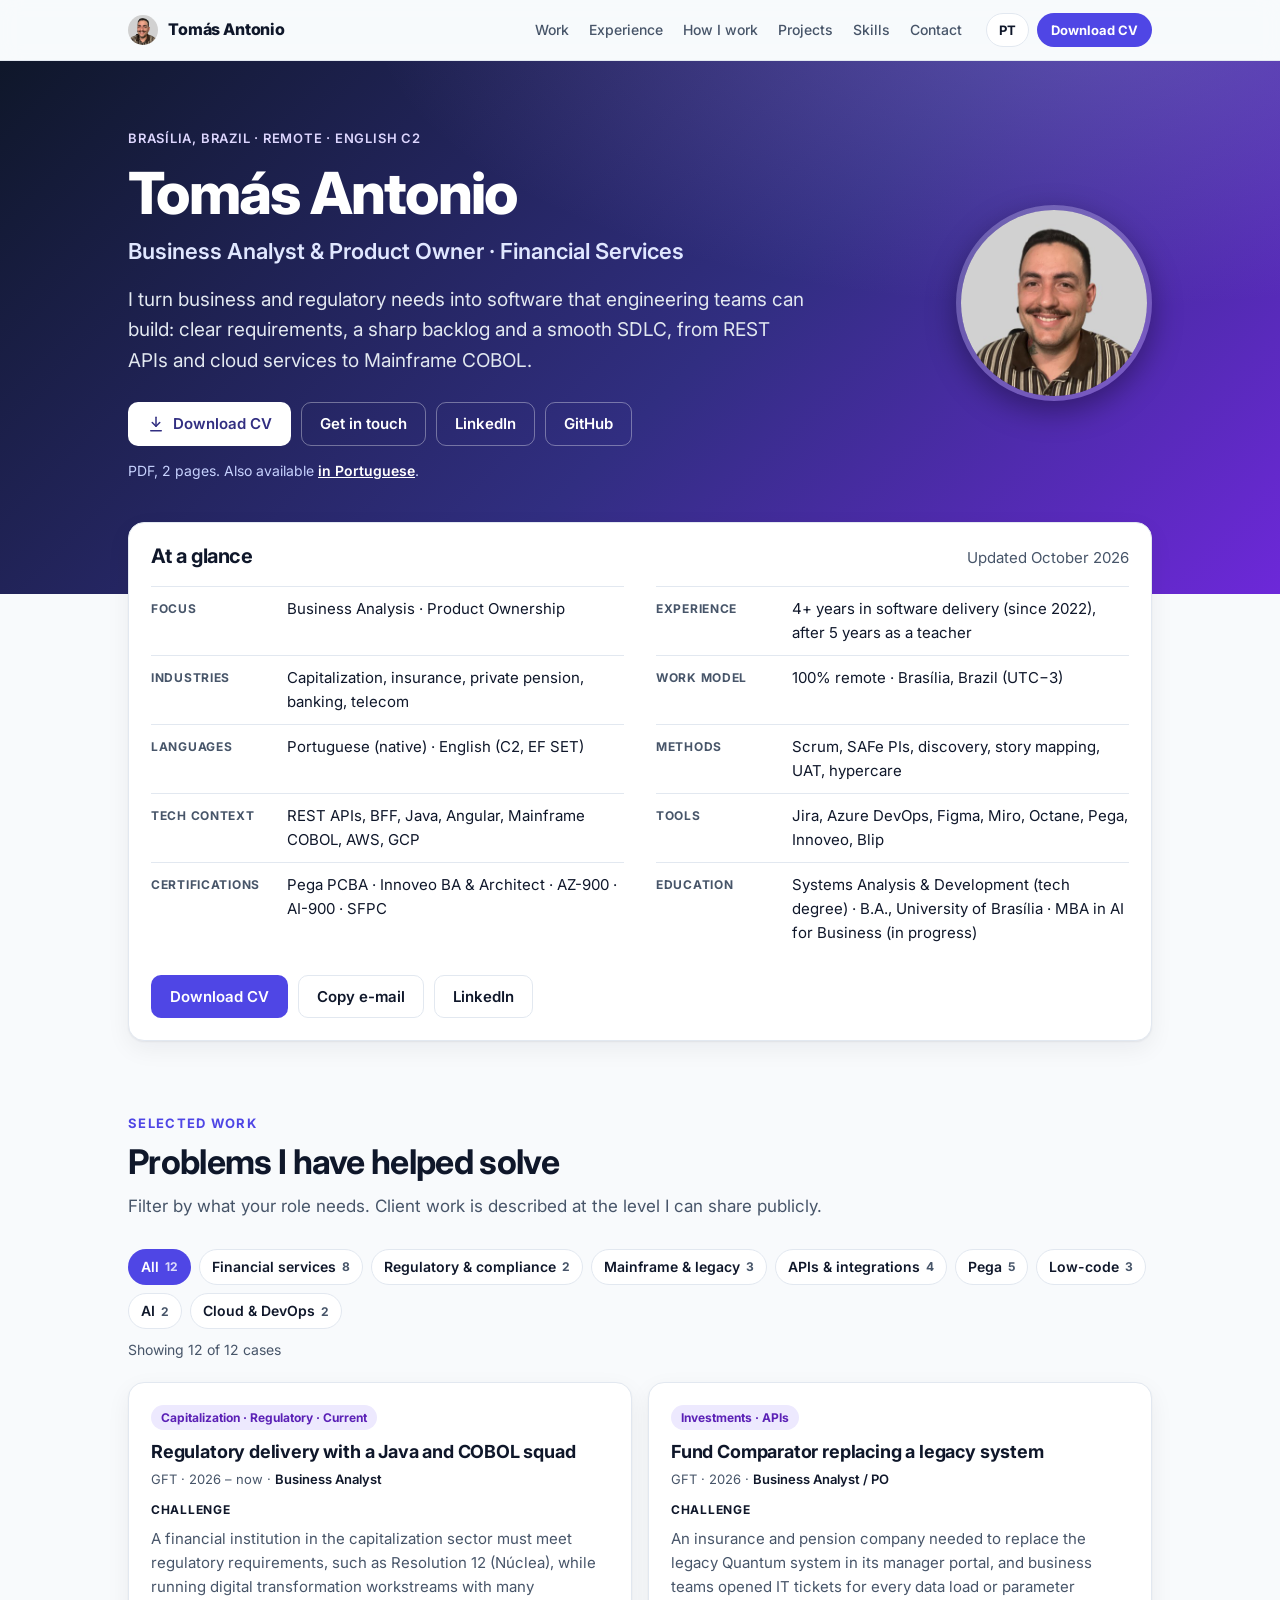
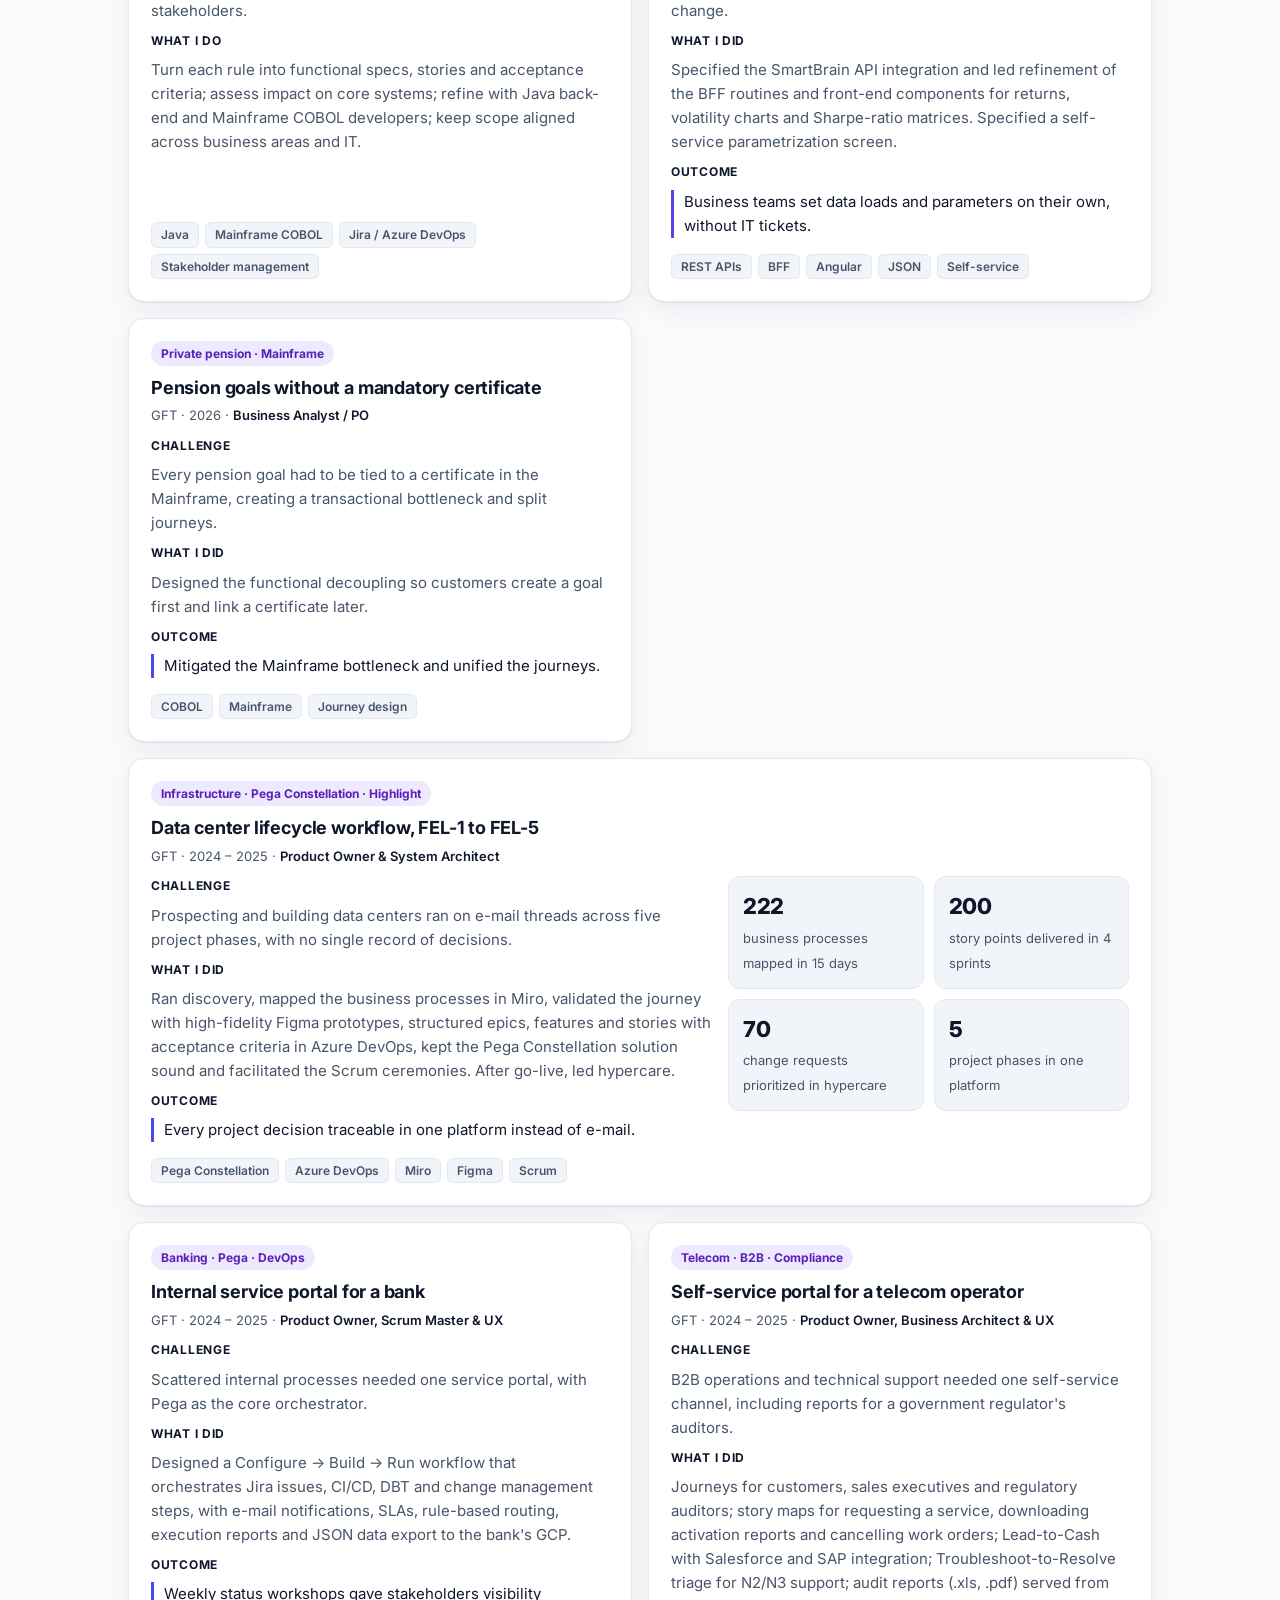
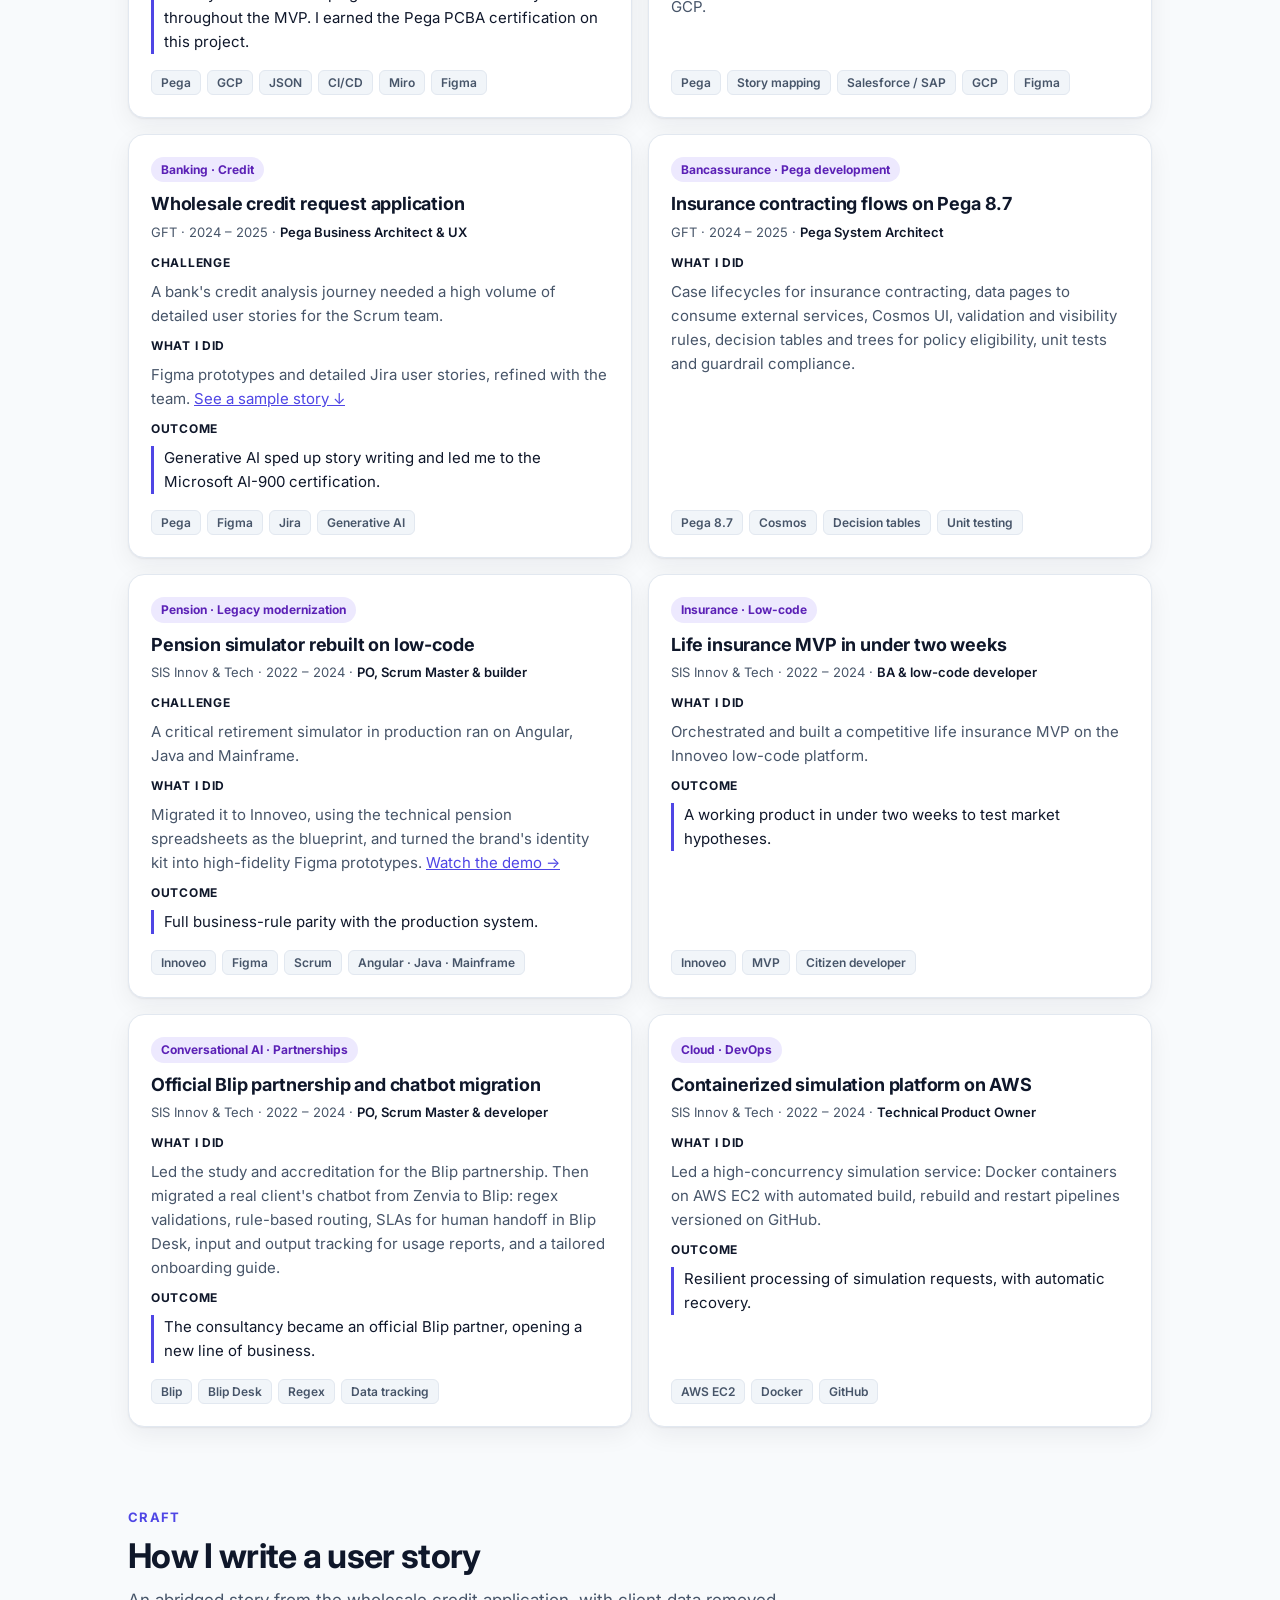
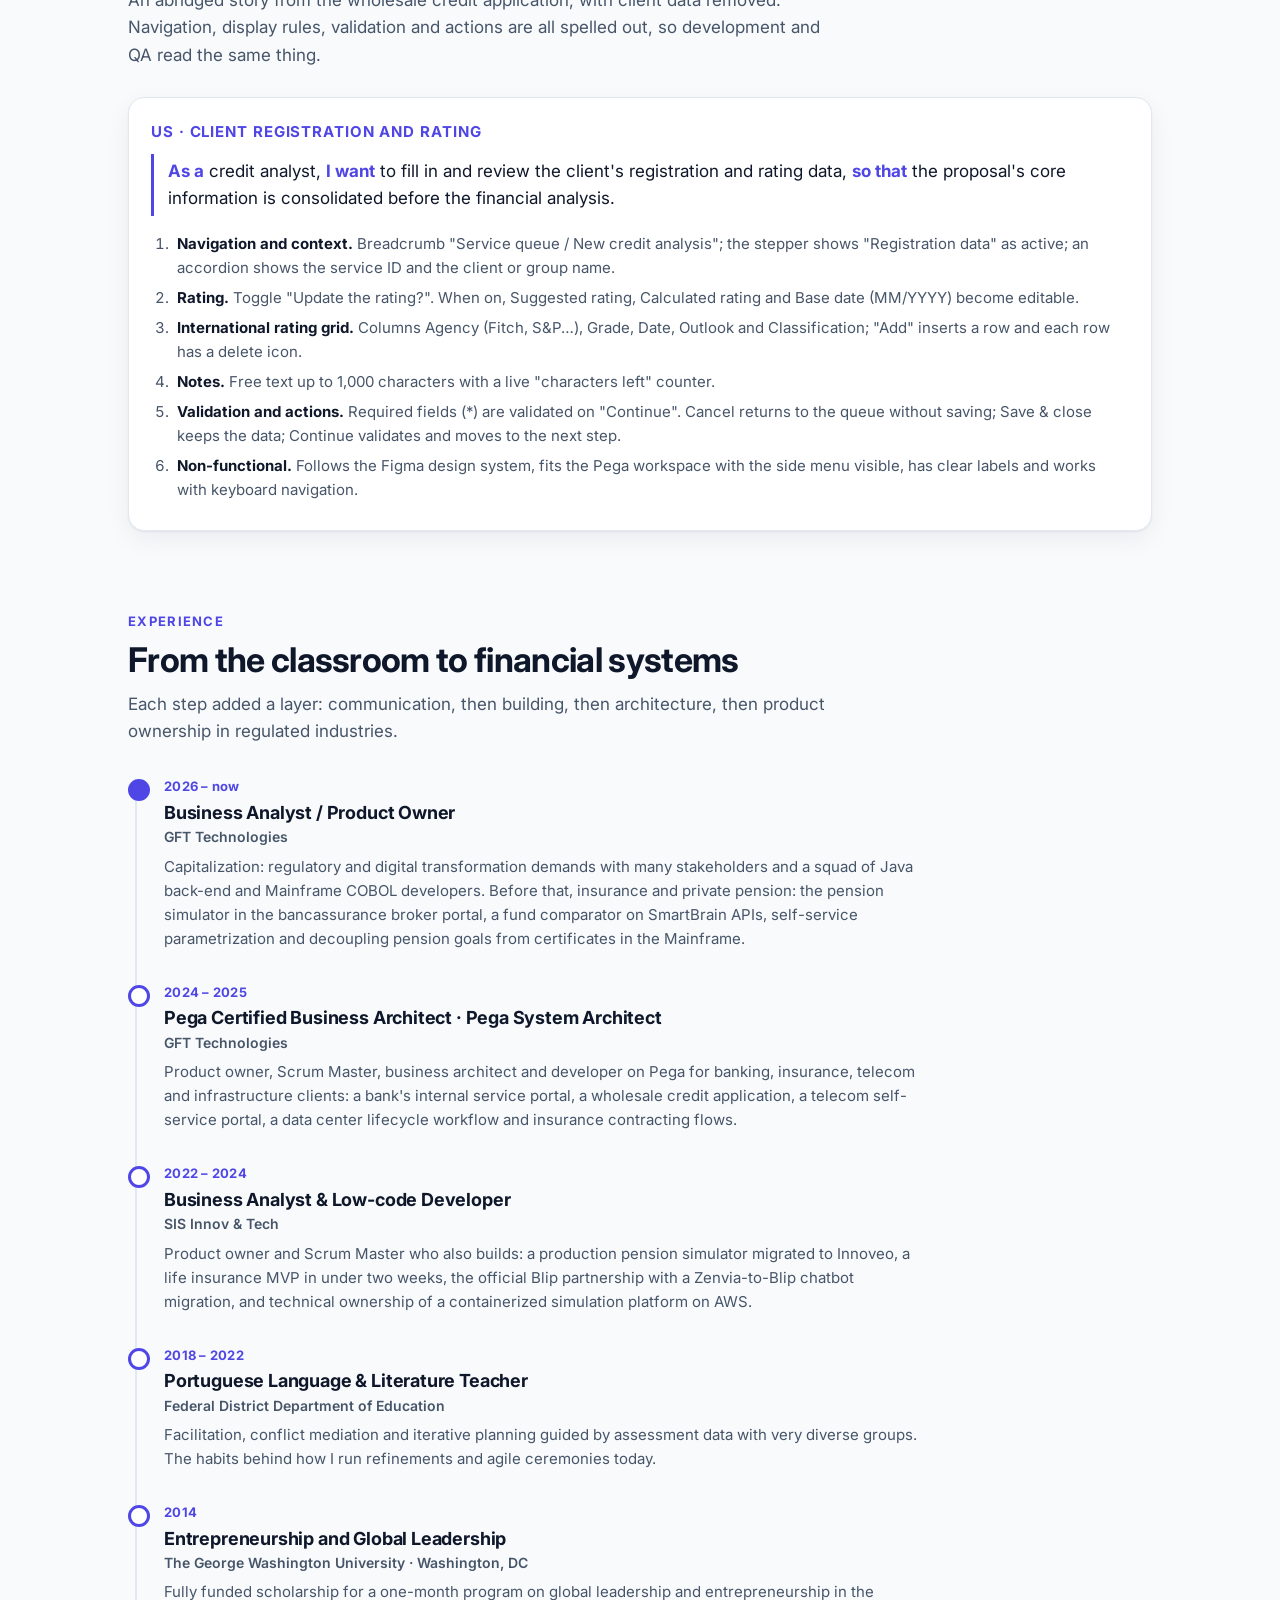
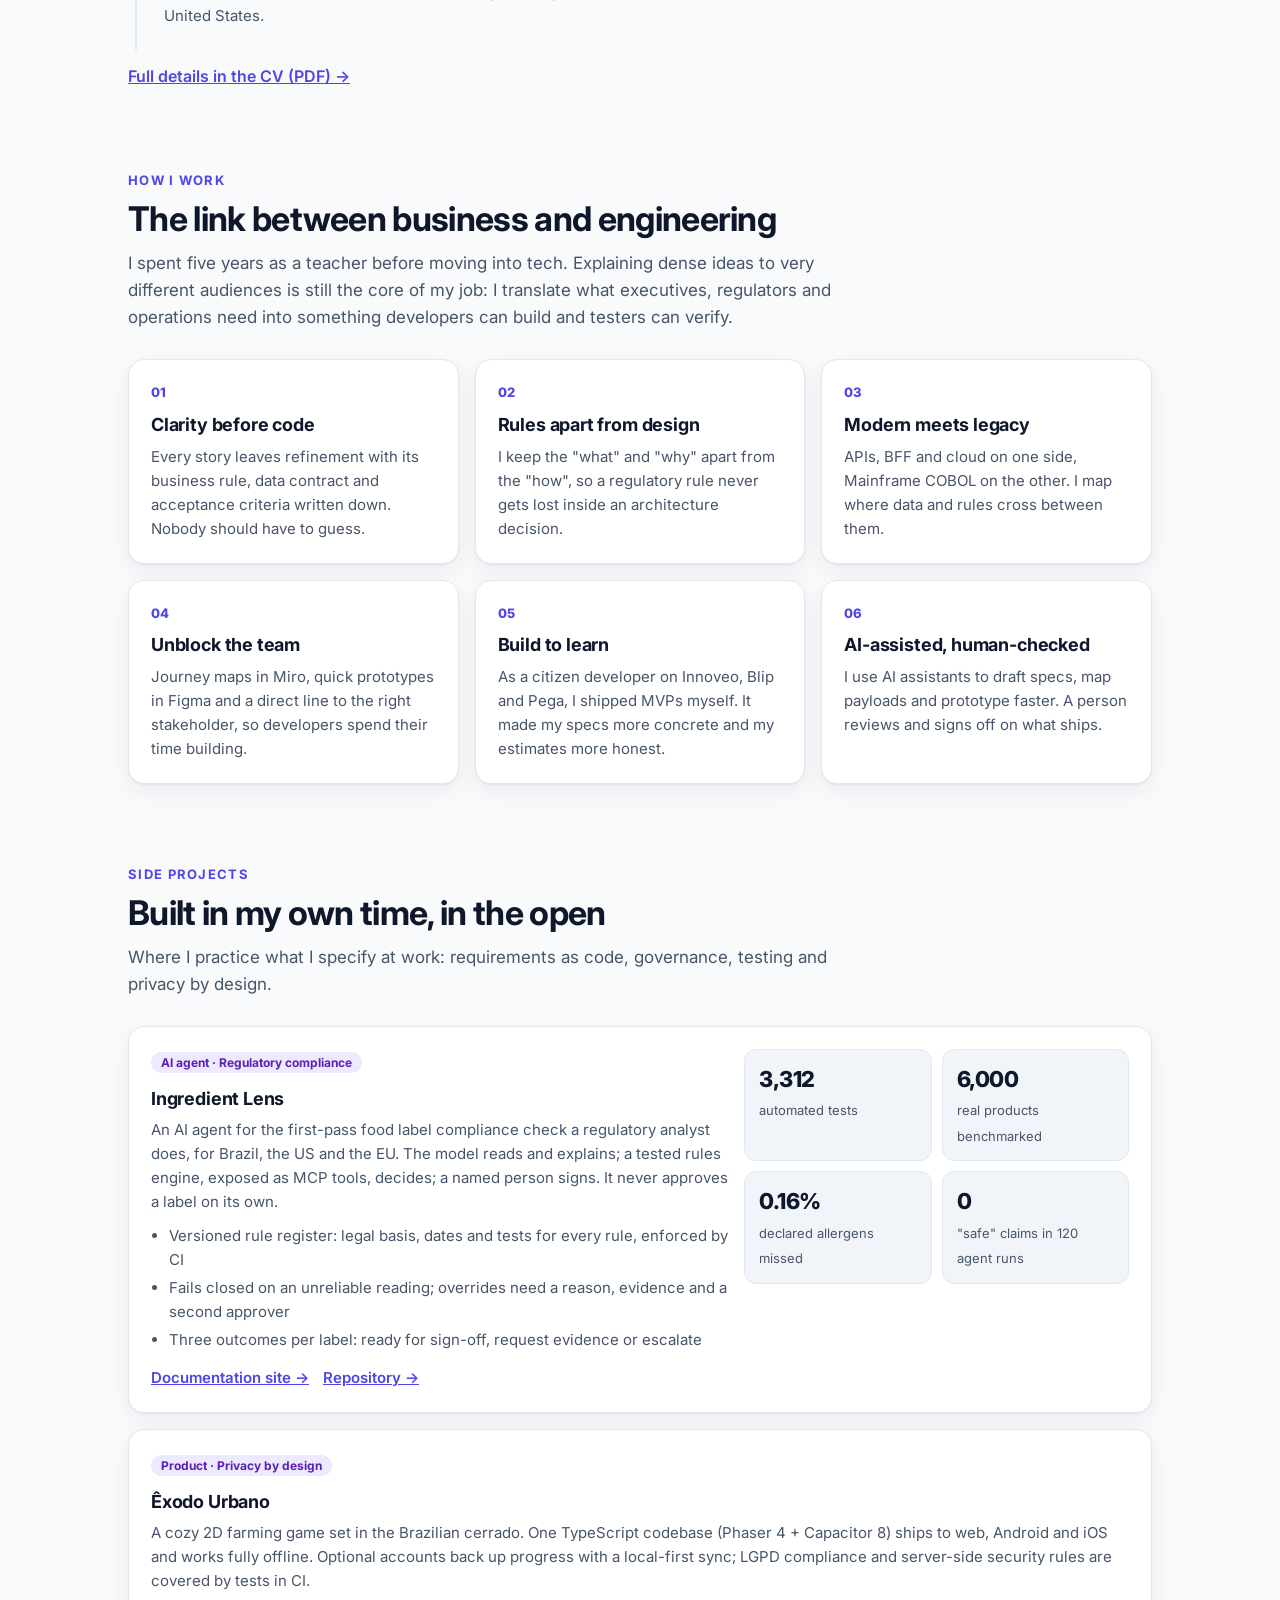
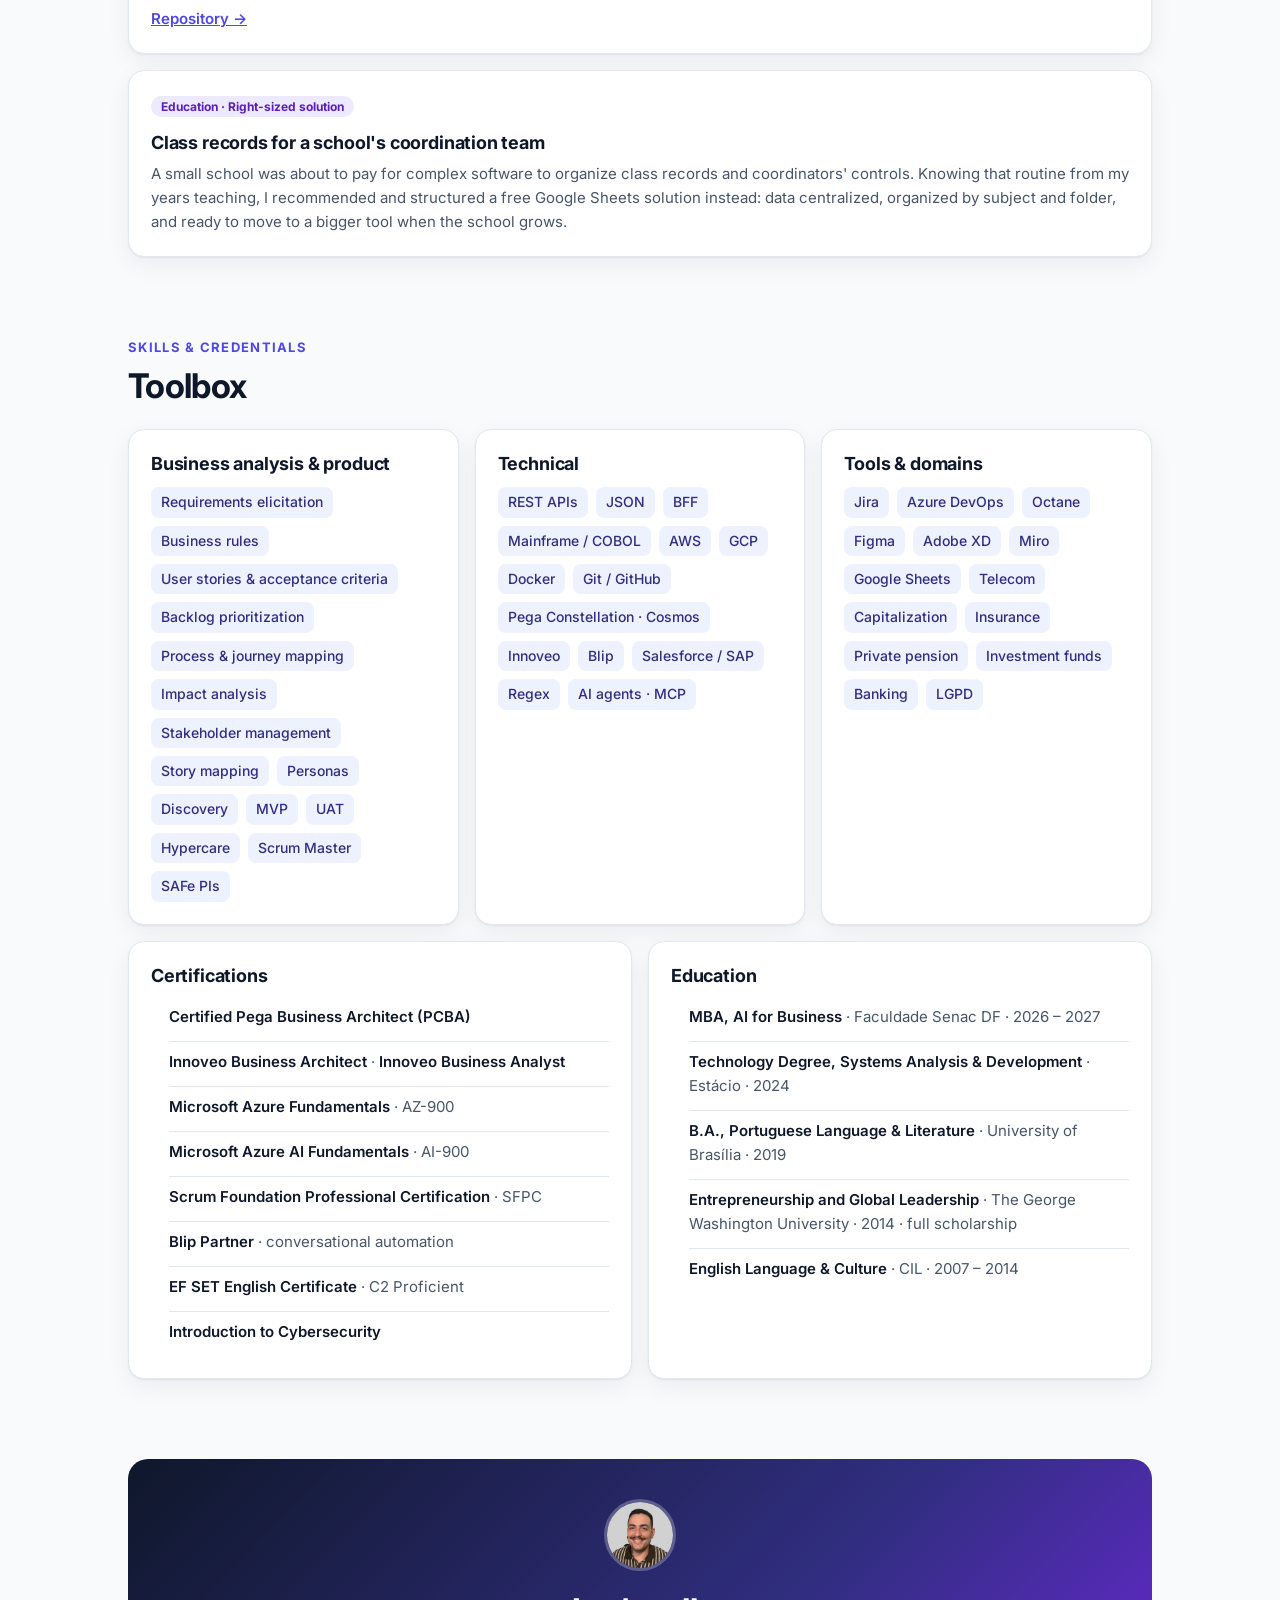
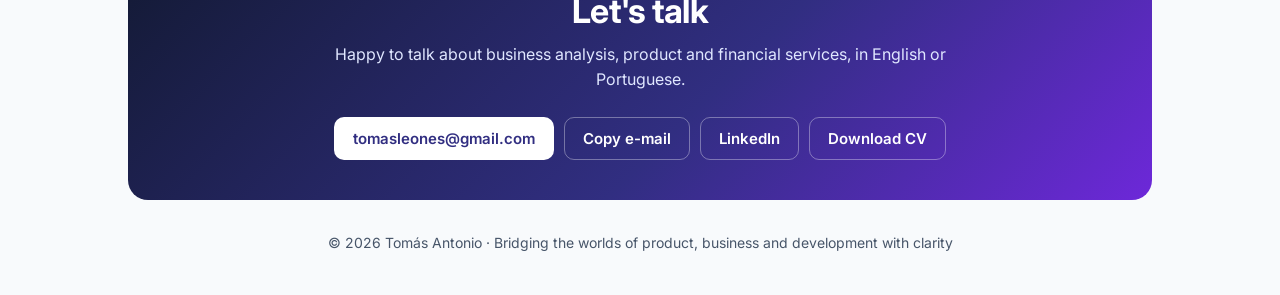
==== commit 45f14392: "Remove job-seeking signals from the site Co-Authored-By: Claude Opus 5.5 <noreply@anthropic.com>" ====
--- a/index.html
+++ b/index.html
@@ -178,8 +178,7 @@
     .portrait { order: 0; }
     .portrait img { width: 196px; height: 196px; border-width: 5px; }
   }
-  .eyebrow { display: inline-flex; align-items: flex-start; gap: 10px; font-size: 13px; font-weight: 600; letter-spacing: .06em; text-transform: uppercase; color: #ddd6fe; margin-bottom: 14px; }
-  .eyebrow::before { content: ""; width: 8px; height: 8px; margin-top: 6px; border-radius: 50%; background: #4ade80; box-shadow: 0 0 0 4px rgba(74, 222, 128, .2); flex: none; }
+  .eyebrow { display: inline-block; font-size: 13px; font-weight: 600; letter-spacing: .06em; text-transform: uppercase; color: #ddd6fe; margin-bottom: 14px; }
   .nw { white-space: nowrap; }
   .hero h1 { font-size: clamp(36px, 7vw, 58px); line-height: 1.05; margin: 0 0 10px; letter-spacing: -.03em; font-weight: 800; }
   .hero .role { font-size: clamp(18px, 2.6vw, 22px); font-weight: 600; color: #e0e7ff; margin: 0 0 16px; }
@@ -338,7 +337,7 @@
   <section class="hero" id="top">
     <div class="wrap hero-grid">
       <div>
-        <span class="eyebrow"><span data-l="en">Open to Senior BA &amp; PO roles · Remote</span><span data-l="pt">Aberto a vagas de BA e PO Sênior · Remoto</span></span>
+        <span class="eyebrow"><span data-l="en">Brasília, Brazil · Remote · English C2</span><span data-l="pt">Brasília, DF · Remoto · Inglês C2</span></span>
         <h1>Tomás Antonio</h1>
         <p class="role"><span data-l="en">Business Analyst &amp; Product Owner · Financial Services</span><span data-l="pt">Analista de Negócios &amp; Product Owner · Serviços Financeiros</span></p>
         <p class="lead">
@@ -378,8 +377,8 @@
         </div>
         <dl class="facts-grid">
           <div>
-            <dt><span data-l="en">Target roles</span><span data-l="pt">Vagas-alvo</span></dt>
-            <dd><span data-l="en">Senior Business Analyst · Product Owner</span><span data-l="pt">Analista de Negócios Sênior · Product Owner</span></dd>
+            <dt><span data-l="en">Focus</span><span data-l="pt">Atuação</span></dt>
+            <dd><span data-l="en">Business Analysis · Product Ownership</span><span data-l="pt">Análise de Negócios · Product Ownership</span></dd>
           </div>
           <div>
             <dt><span data-l="en">Experience</span><span data-l="pt">Experiência</span></dt>
@@ -904,8 +903,8 @@
         <img src="assets/tomas-antonio.jpg" alt="" width="72" height="72" loading="lazy">
         <h2><span data-l="en">Let's talk</span><span data-l="pt">Vamos conversar</span></h2>
         <p>
-          <span data-l="en">Open to Business Analyst and Product Owner roles in Brazil and international teams, fully remote, in English or Portuguese. I usually reply within one business day.</span>
-          <span data-l="pt">Aberto a posições de Analista de Negócios e Product Owner no Brasil e em times internacionais, 100% remoto, em português ou inglês. Costumo responder em até um dia útil.</span>
+          <span data-l="en">Happy to talk about business analysis, product and financial services, in English or Portuguese.</span>
+          <span data-l="pt">Vamos conversar sobre análise de negócios, produto e serviços financeiros, em português ou inglês.</span>
         </p>
         <div class="cta">
           <a class="btn btn-primary" href="mailto:tomasleones@gmail.com">tomasleones@gmail.com</a>
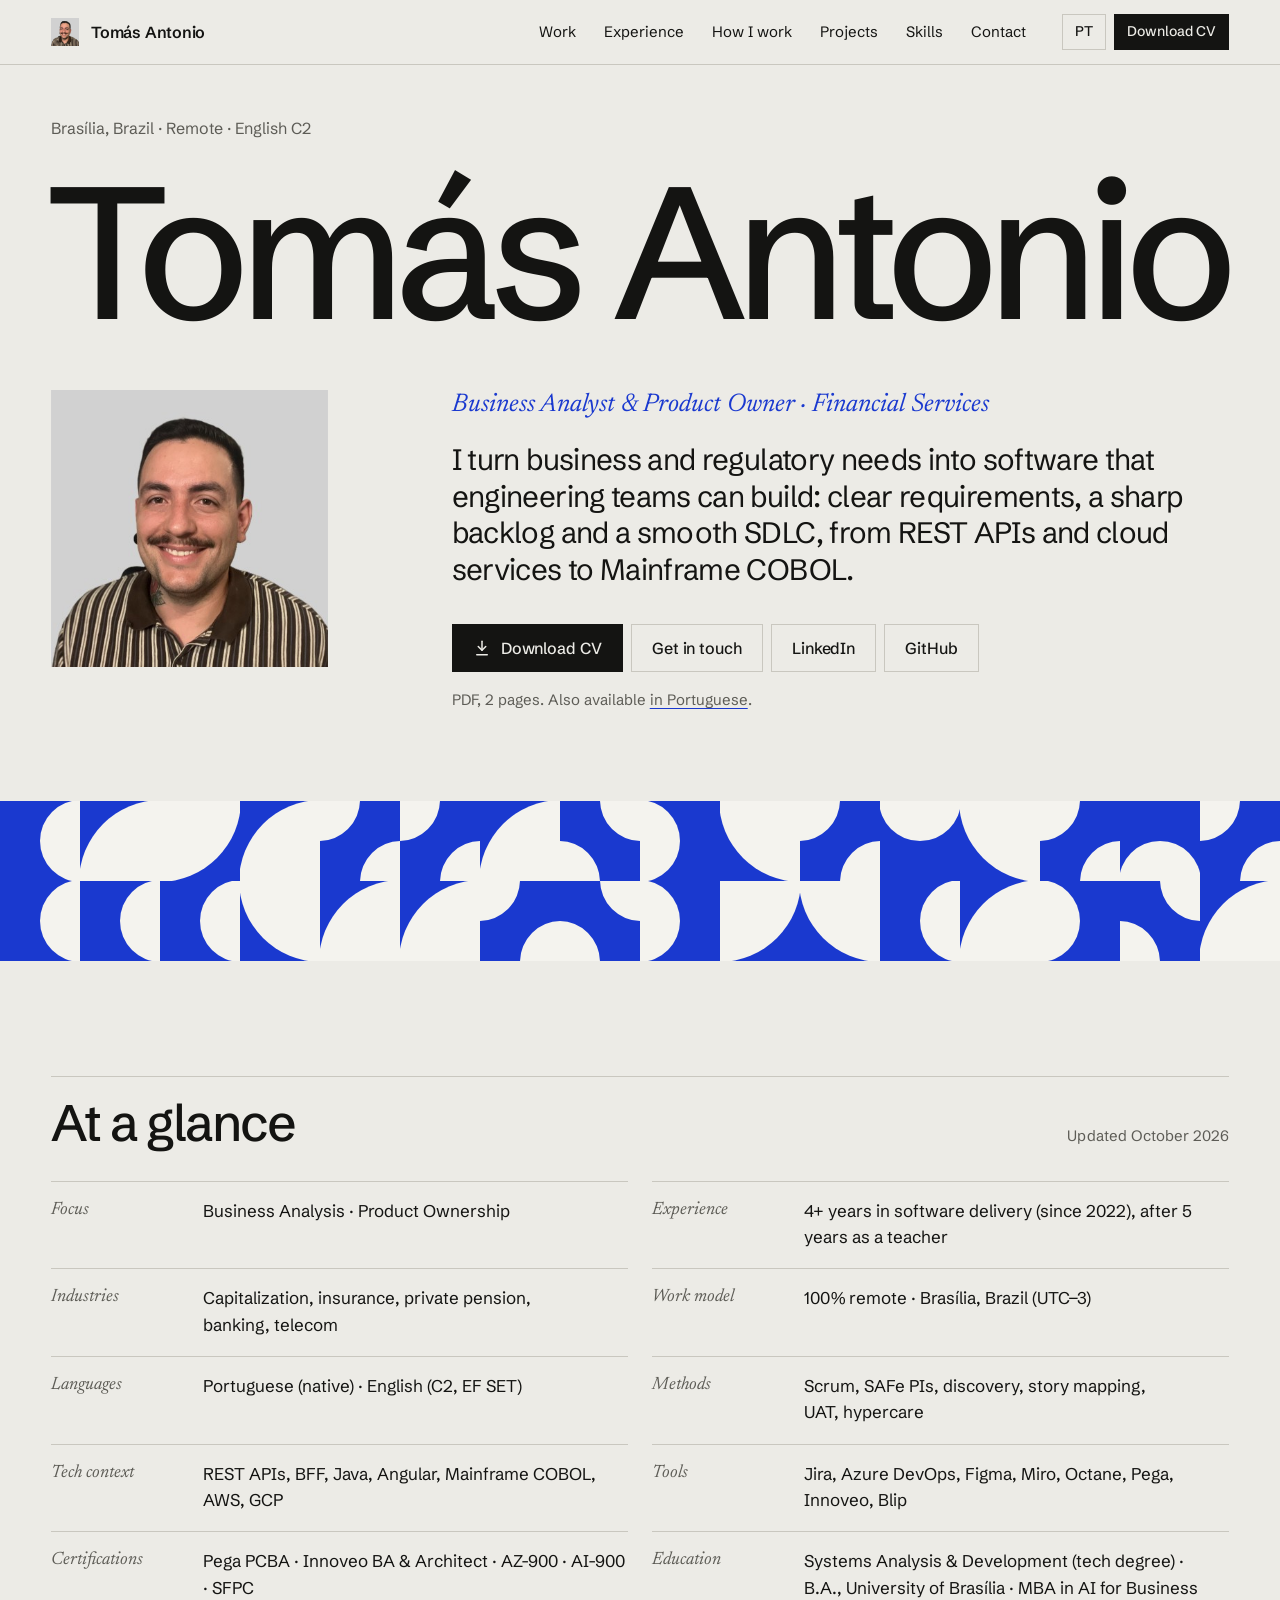
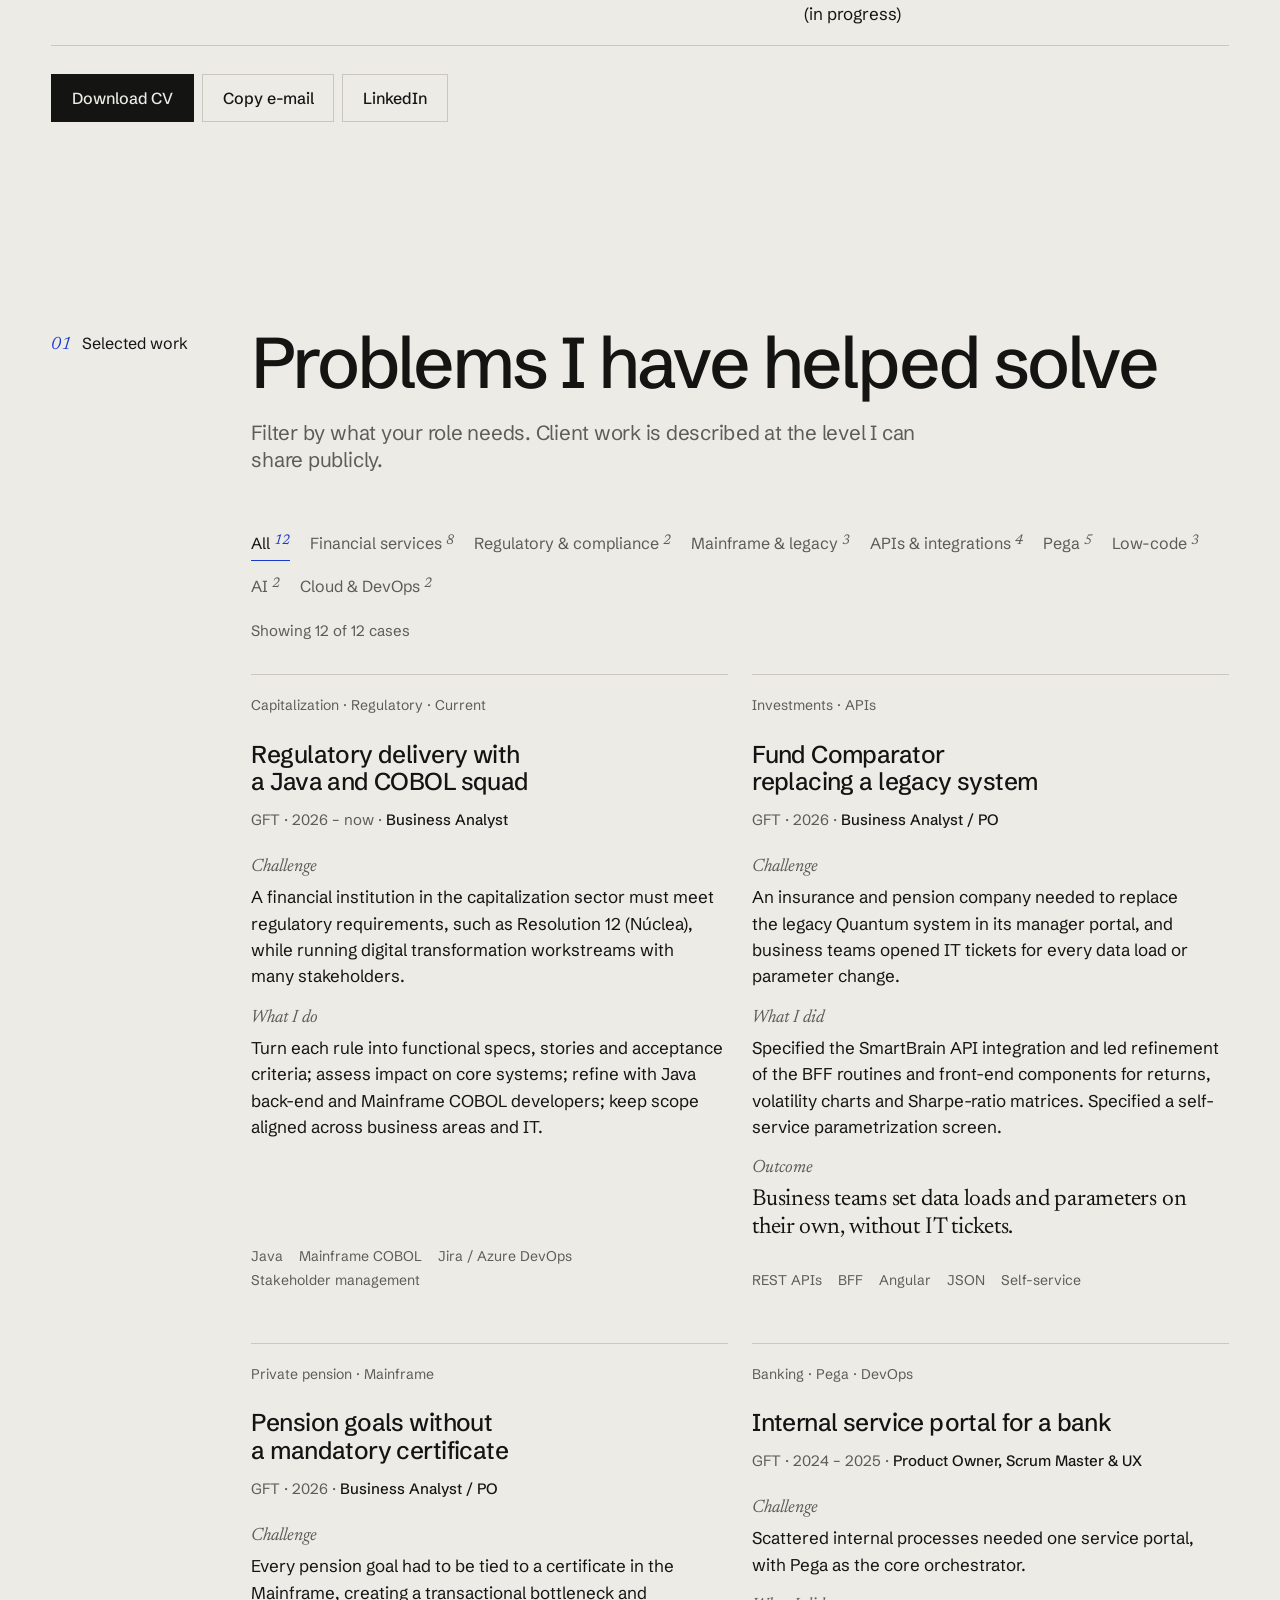
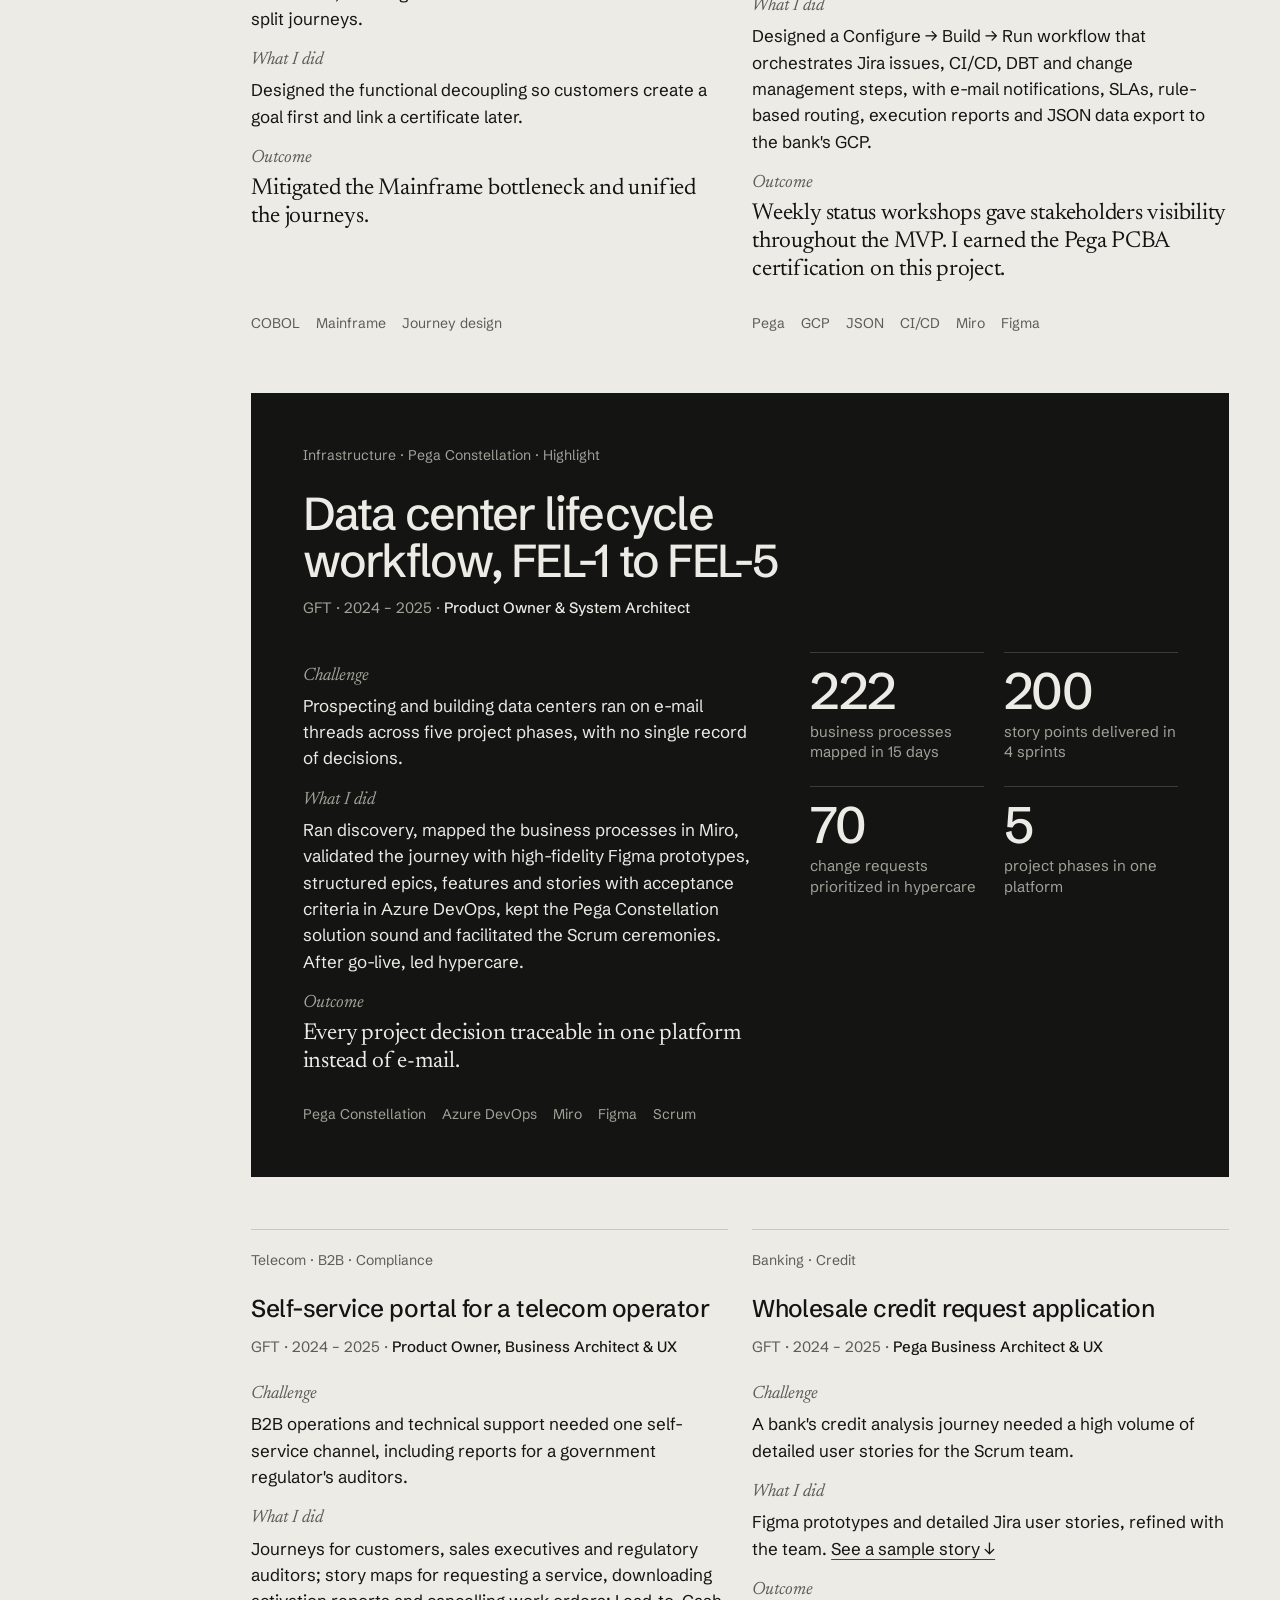
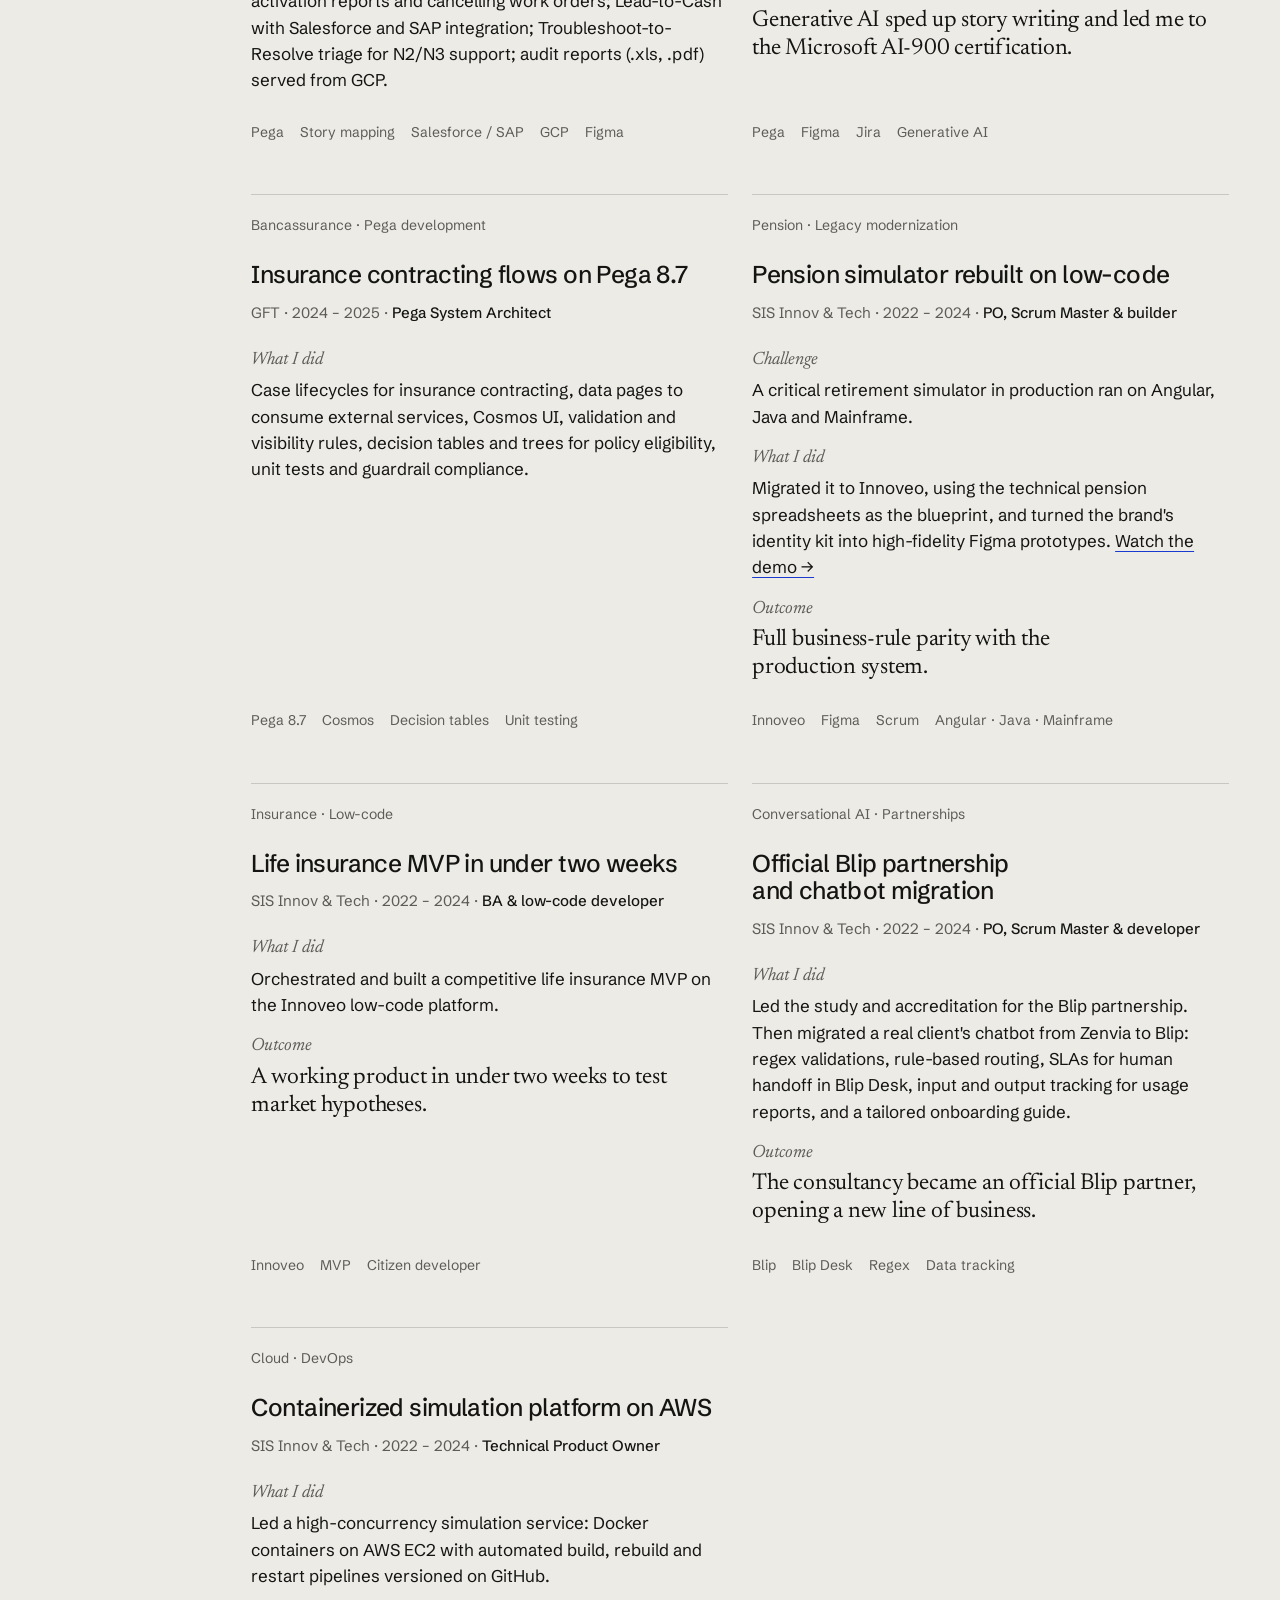
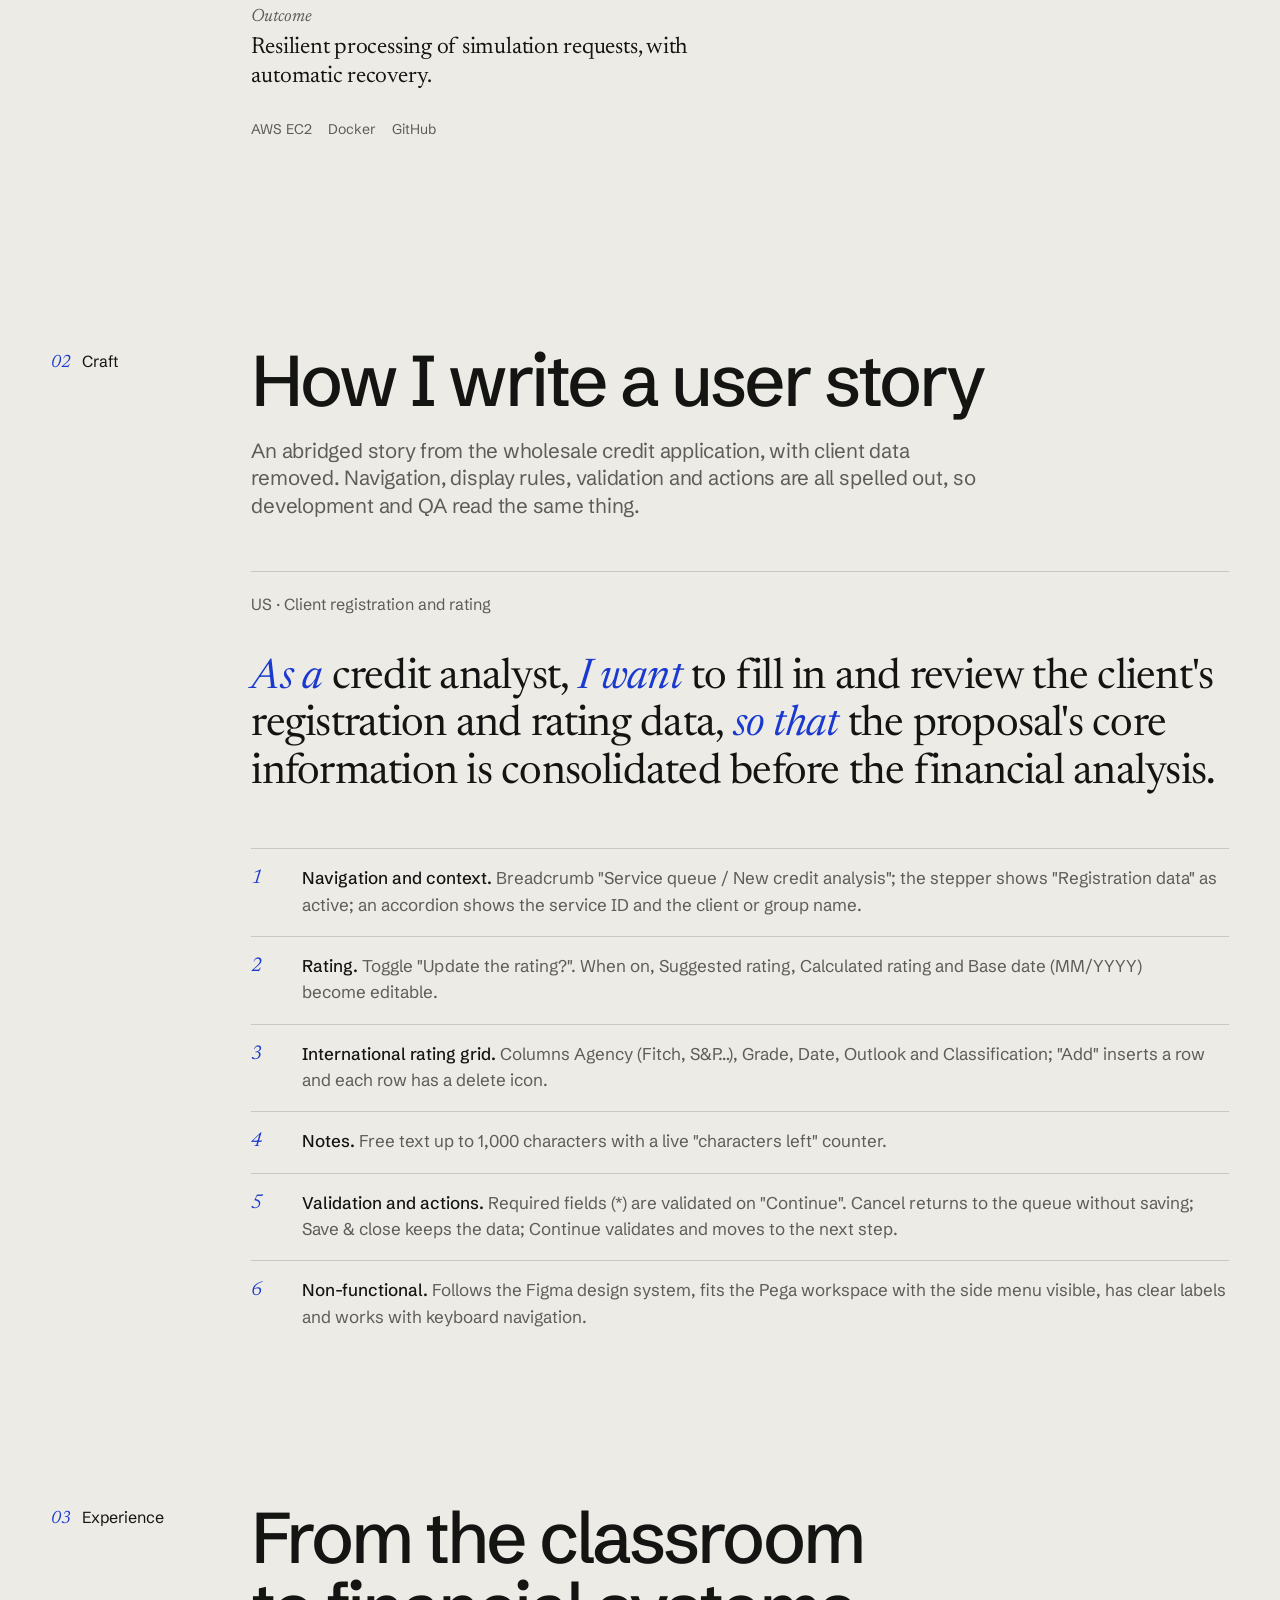
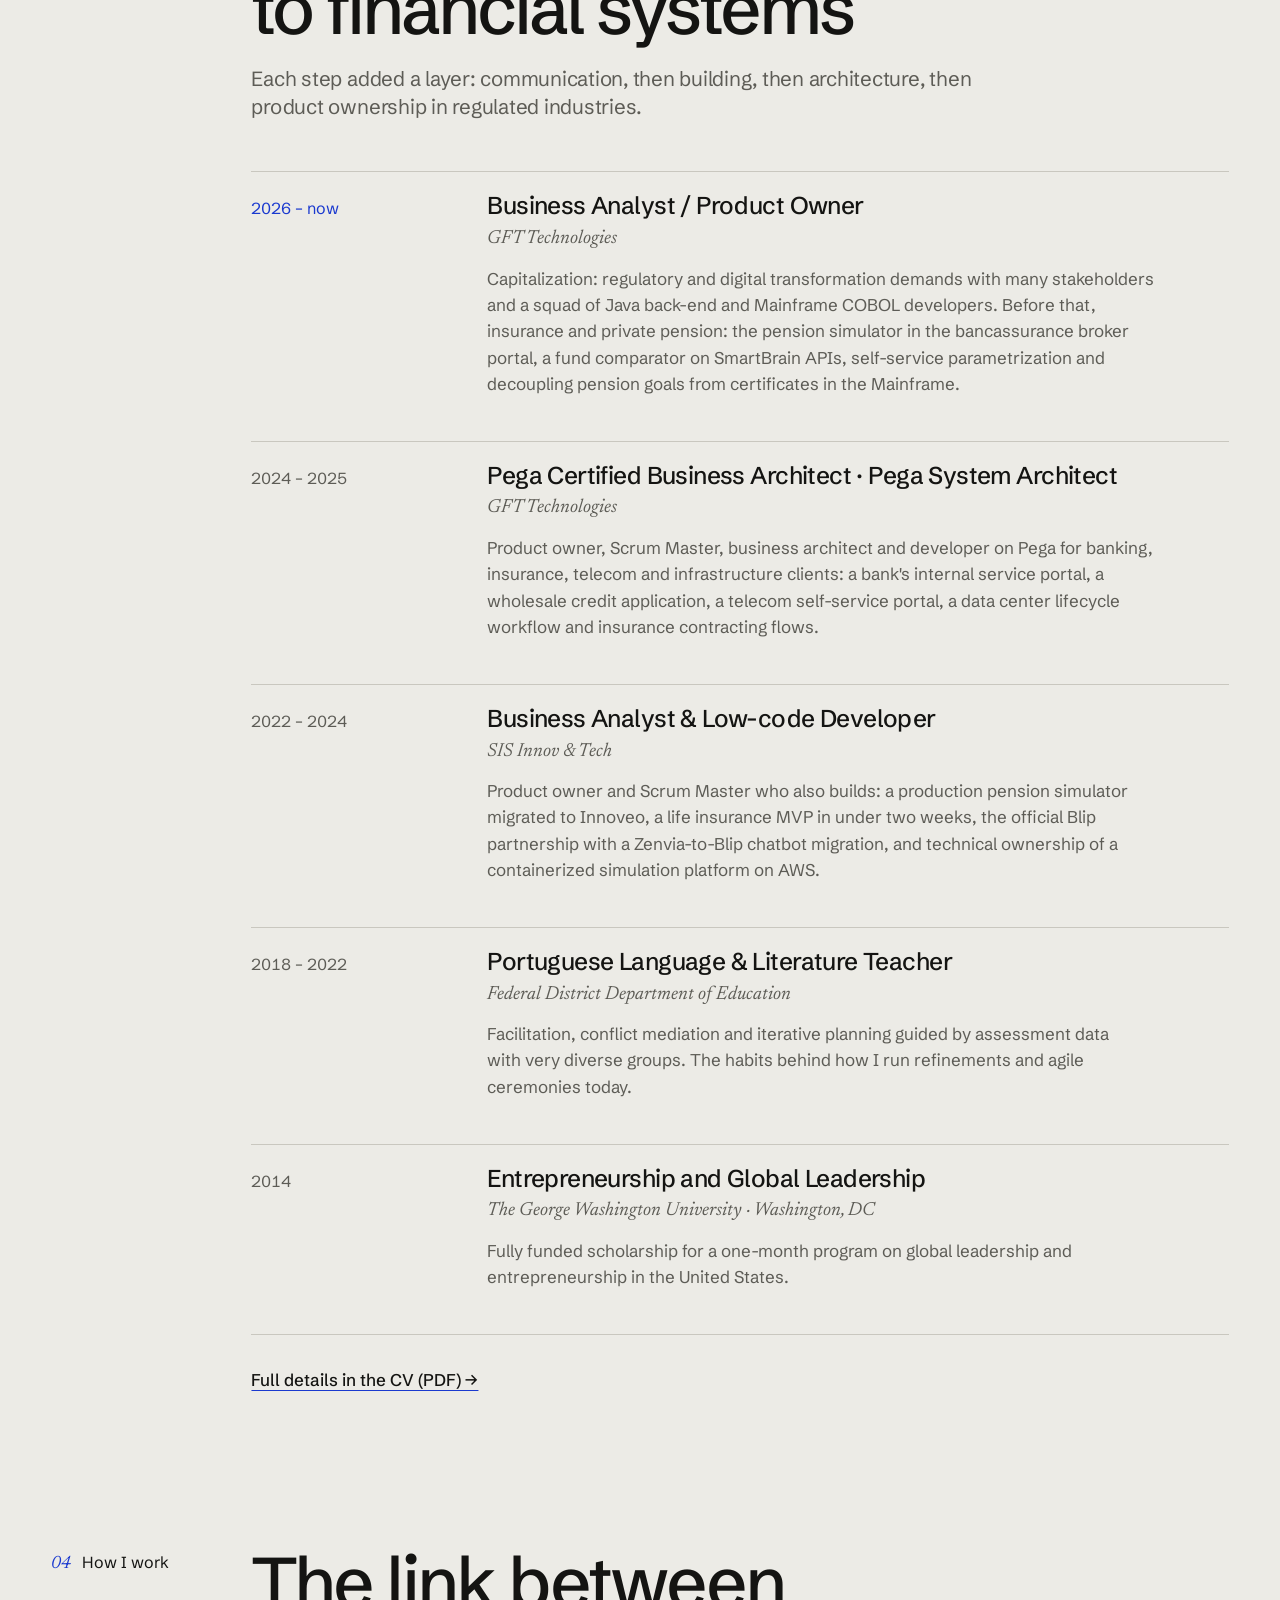
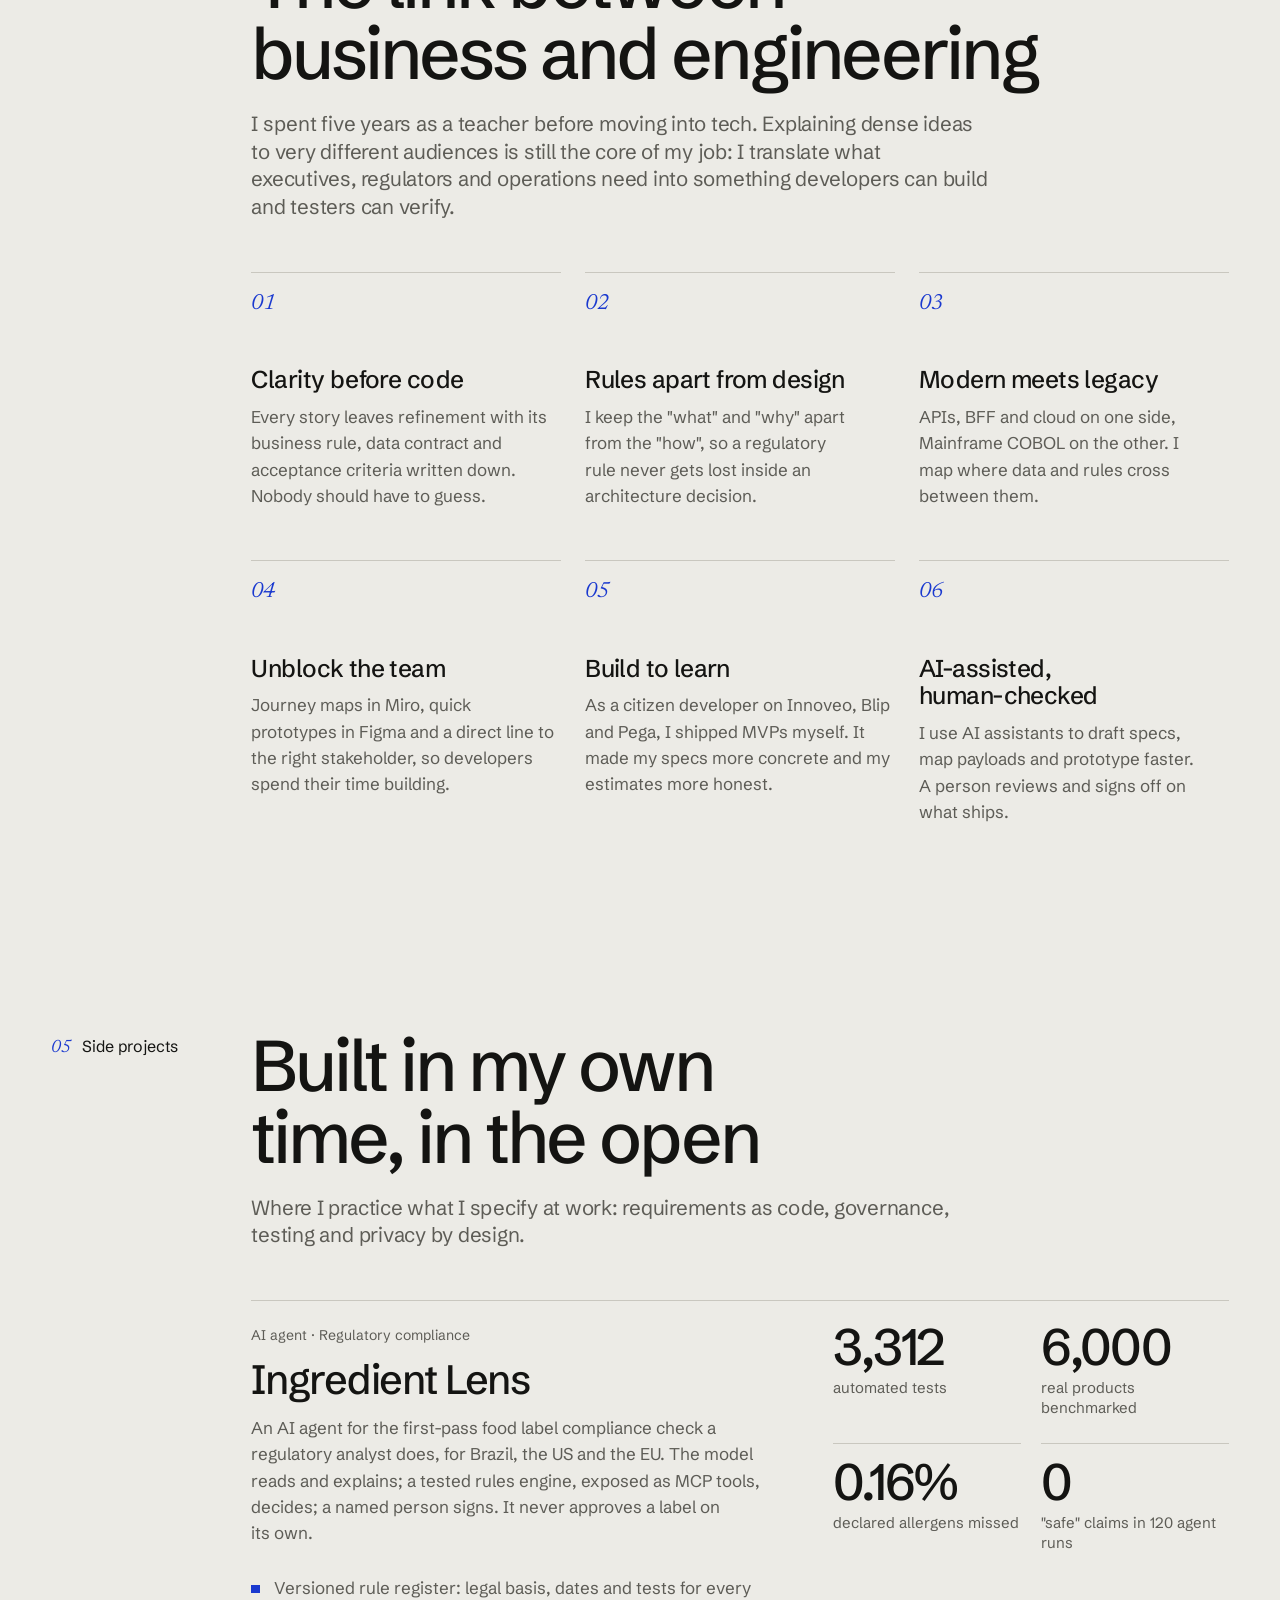
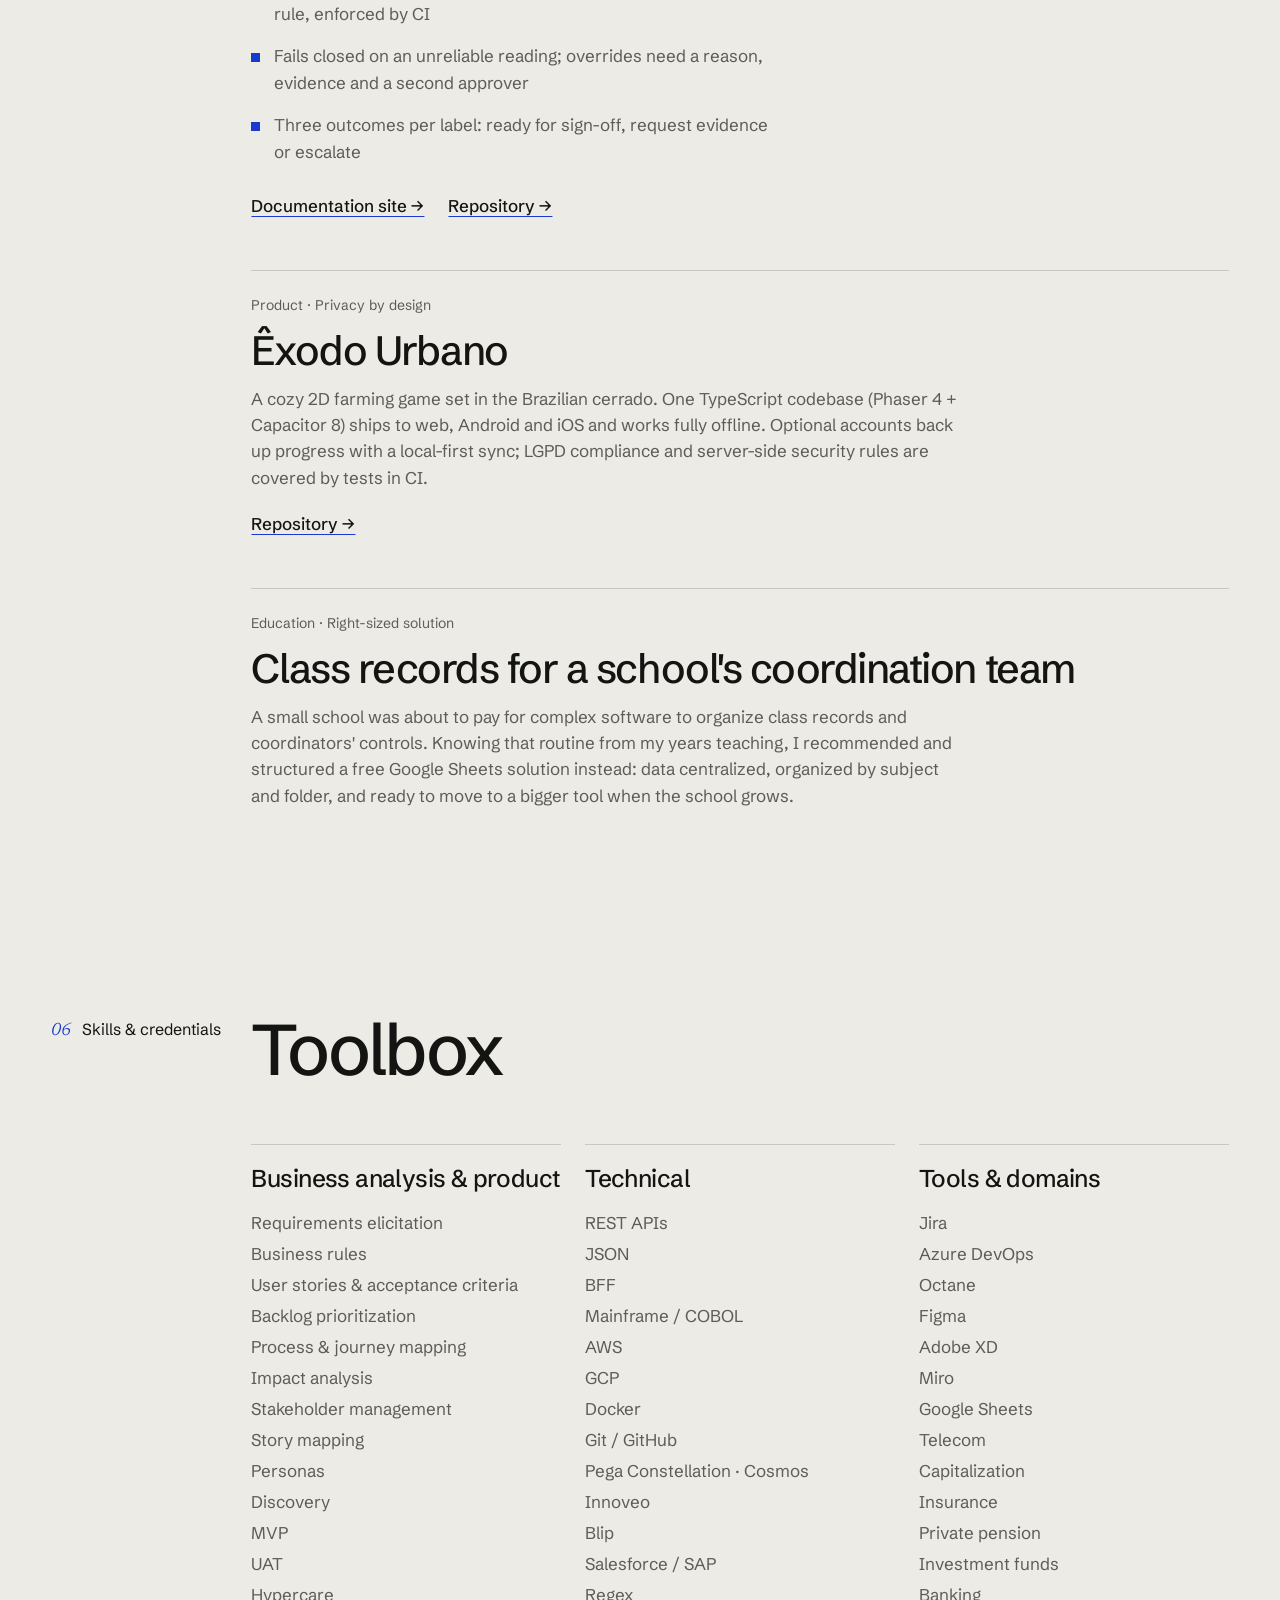
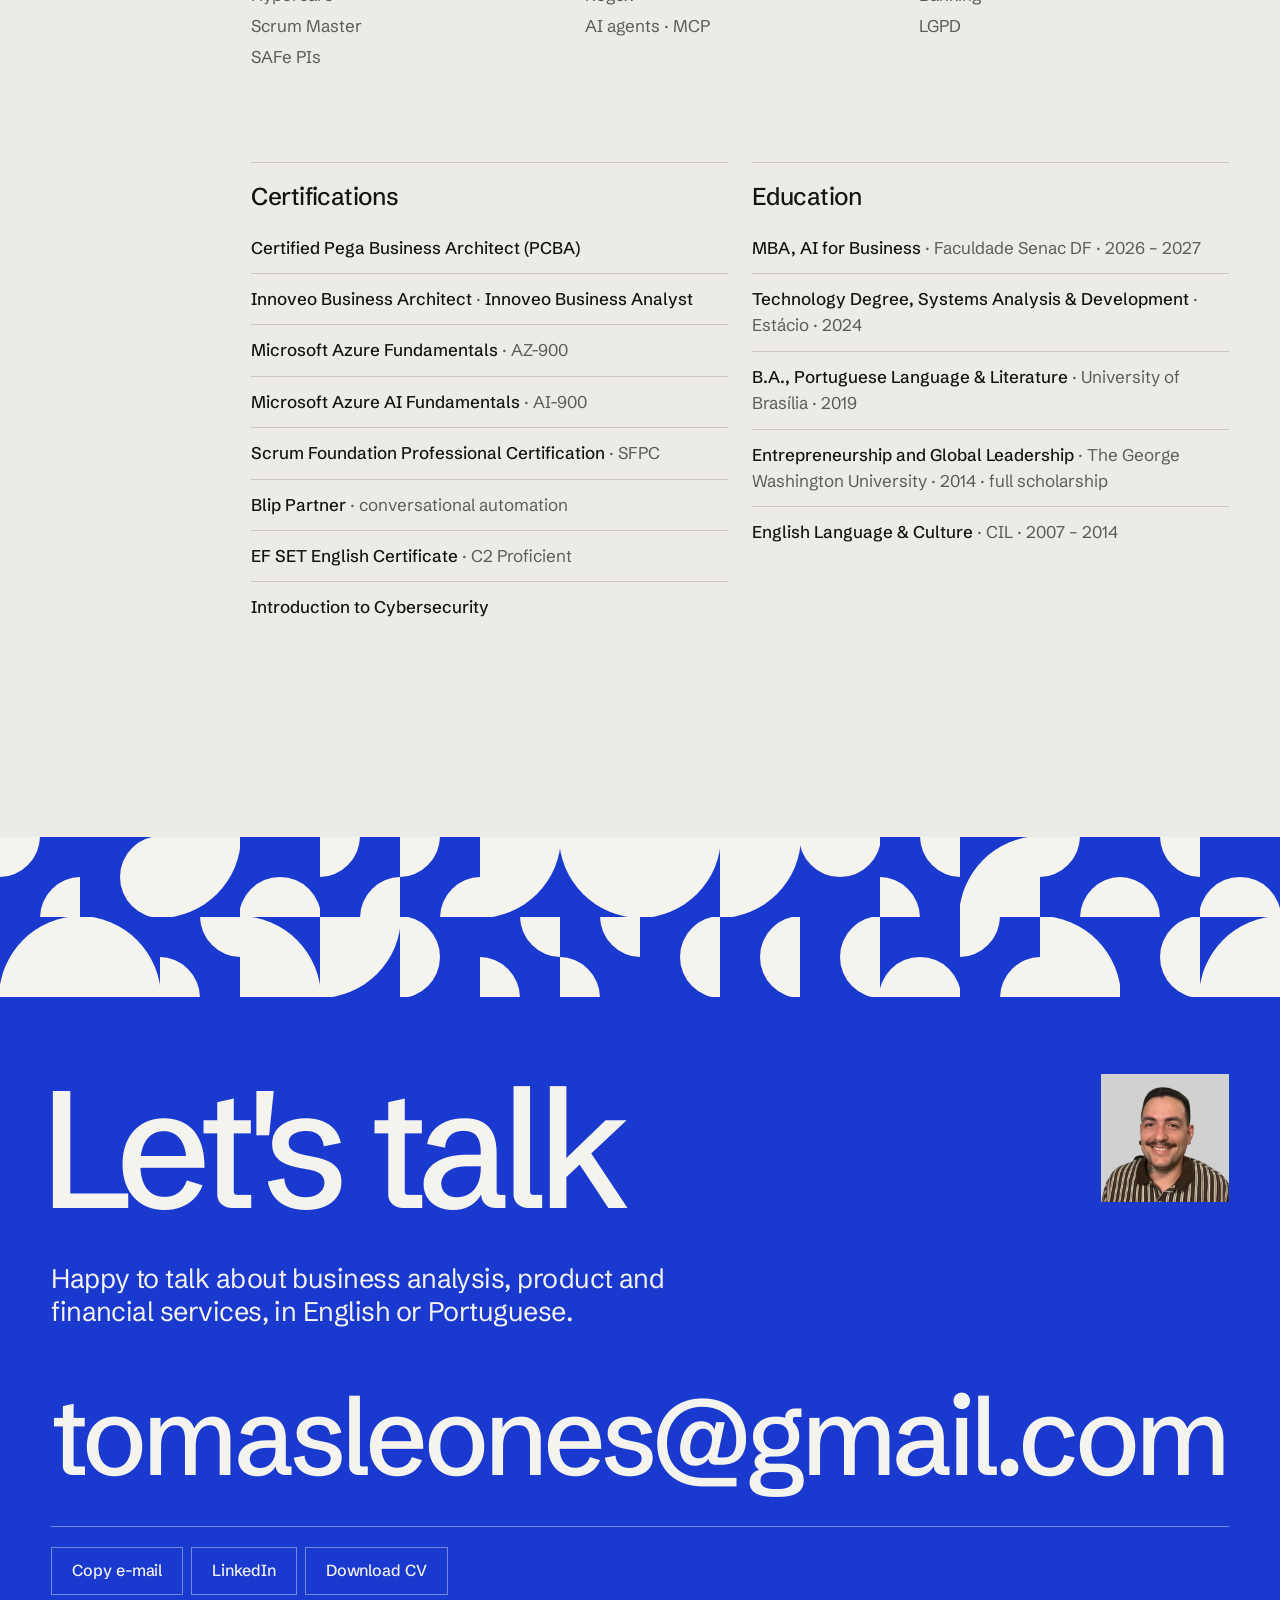
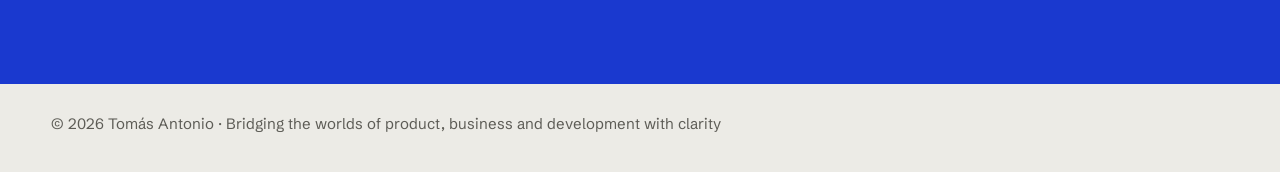
==== commit 833e2c4d: "Redesign site with an editorial, azulejo-inspired identity Replace the indigo gradients, Inter and s" ====
--- a/index.html
+++ b/index.html
@@ -5,7 +5,8 @@
 <meta name="viewport" content="width=device-width, initial-scale=1">
 <title>Tomás Antonio · Business Analyst & Product Owner</title>
 <meta name="description" content="Business Analyst and Product Owner for financial services: capitalization, insurance, pension and banking. Requirements, backlog and SDLC across REST APIs, cloud and Mainframe COBOL. Remote, English C2.">
-<meta name="theme-color" content="#0f172a">
+<meta name="theme-color" content="#ecebe6" media="(prefers-color-scheme: light)">
+<meta name="theme-color" content="#121311" media="(prefers-color-scheme: dark)">
 <link rel="canonical" href="https://t0masleones.github.io/">
 <meta property="og:type" content="profile">
 <meta property="og:url" content="https://t0masleones.github.io/">
@@ -16,10 +17,11 @@
 <meta property="og:image:height" content="400">
 <meta property="og:image:alt" content="Tomás Antonio">
 <meta name="twitter:card" content="summary">
-<link rel="icon" href="data:image/svg+xml,%3Csvg xmlns='http://www.w3.org/2000/svg' viewBox='0 0 64 64'%3E%3Crect width='64' height='64' rx='14' fill='%23312E81'/%3E%3Ctext x='32' y='42' font-family='Segoe UI,Arial,sans-serif' font-size='28' font-weight='700' fill='%23fff' text-anchor='middle'%3ETA%3C/text%3E%3C/svg%3E">
+<link rel="icon" href="data:image/svg+xml,%3Csvg xmlns='http://www.w3.org/2000/svg' viewBox='0 0 100 100'%3E%3Crect width='100' height='100' fill='%231a39cf'/%3E%3Cpath d='M0 0H100A100 100 0 0 1 0 100Z' fill='%23f4f3ee'/%3E%3C/svg%3E">
 <link rel="preconnect" href="https://fonts.googleapis.com">
 <link rel="preconnect" href="https://fonts.gstatic.com" crossorigin>
-<link href="https://fonts.googleapis.com/css2?family=Inter:wght@400;500;600;700;800&display=swap" rel="stylesheet">
+<link href="https://fonts.googleapis.com/css2?family=Newsreader:ital,opsz,wght@0,6..72,400;1,6..72,400&family=Schibsted+Grotesk:wght@400;500;600&display=swap" rel="stylesheet">
+<script>document.documentElement.classList.add('js')</script>
 <script type="application/ld+json">
 {
   "@context": "https://schema.org",
@@ -35,276 +37,365 @@
 }
 </script>
 <style>
+  /* ---------- tokens ---------- */
   :root {
-    --bg: #f8fafc;
-    --surface: #ffffff;
-    --surface-2: #f1f5f9;
-    --text: #0f172a;
-    --muted: #475569;
-    --border: #e2e8f0;
-    --accent: #4f46e5;
-    --accent-strong: #312e81;
-    --accent-soft: #eef2ff;
-    --chip: #ede9fe;
-    --chip-text: #5b21b6;
-    --btn-bg: #4f46e5;
-    --btn-text: #ffffff;
-    --hero-from: #0f172a;
-    --hero-via: #312e81;
-    --hero-to: #6d28d9;
-    --shadow: 0 1px 2px rgba(15, 23, 42, .06), 0 8px 24px rgba(15, 23, 42, .06);
+    --bg: #ecebe6;
+    --text: #141412;
+    --muted: #5d5c56;
+    --rule: #c9c7bf;
+    --accent: #1a39cf;
+    --block: #1a39cf;
+    --on-block: #f4f3ee;
+    --inv-bg: #141412;
+    --inv-text: #ecebe6;
+    --inv-muted: #a3a29a;
+    --inv-rule: #3b3b37;
+    --inv-accent: #9cafff;
+    --gutter: clamp(20px, 4vw, 64px);
+    --section: clamp(88px, 12vw, 184px);
+    --h2: clamp(38px, 5.6vw, 84px);
+    --sans: "Schibsted Grotesk", "Helvetica Neue", Helvetica, Arial, sans-serif;
+    --serif: Newsreader, Georgia, "Times New Roman", serif;
+    --ease: cubic-bezier(.16, 1, .3, 1);
+    color-scheme: light;
   }
   @media (prefers-color-scheme: dark) {
     :root {
-      --bg: #0b1020;
-      --surface: #121a2e;
-      --surface-2: #18223a;
-      --text: #e2e8f0;
-      --muted: #94a3b8;
-      --border: #24304d;
-      --accent: #a78bfa;
-      --accent-strong: #c4b5fd;
-      --accent-soft: #1e1b4b;
-      --chip: #2e2557;
-      --chip-text: #ddd6fe;
-      --btn-bg: #a78bfa;
-      --btn-text: #0f172a;
-      --shadow: 0 1px 2px rgba(0, 0, 0, .3), 0 8px 24px rgba(0, 0, 0, .25);
+      --bg: #121311;
+      --text: #e9e8e2;
+      --muted: #9e9d95;
+      --rule: #33342f;
+      --accent: #9cafff;
+      --block: #1d3cd3;
+      --inv-bg: #e9e8e2;
+      --inv-text: #141412;
+      --inv-muted: #5d5c56;
+      --inv-rule: #c9c7bf;
+      --inv-accent: #1a39cf;
+      color-scheme: dark;
     }
   }
 
+  /* ---------- base ---------- */
   * { box-sizing: border-box; }
   [hidden] { display: none !important; }
-  html { scroll-behavior: smooth; scroll-padding-top: 72px; }
-  @media (prefers-reduced-motion: reduce) { html { scroll-behavior: auto; } * { transition: none !important; } }
+  html { scroll-behavior: smooth; scroll-padding-top: 88px; -webkit-text-size-adjust: 100%; }
   body {
     margin: 0;
     background: var(--bg);
     color: var(--text);
-    font-family: Inter, "Segoe UI", system-ui, -apple-system, Arial, sans-serif;
-    font-size: 16px;
-    line-height: 1.6;
+    font-family: var(--sans);
+    font-size: 17px;
+    line-height: 1.55;
     -webkit-font-smoothing: antialiased;
-  }
-  a { color: var(--accent); }
+    text-rendering: optimizeLegibility;
+    font-variant-numeric: lining-nums;
+  }
+  ::selection { background: var(--block); color: var(--on-block); }
   img { max-width: 100%; }
+  p, dd, li { text-wrap: pretty; }
+
+  a {
+    color: inherit;
+    text-decoration: underline;
+    text-decoration-thickness: 1px;
+    text-decoration-color: var(--accent);
+    text-underline-offset: .22em;
+    transition: color .25s ease, text-underline-offset .25s var(--ease);
+  }
+  a:hover { color: var(--accent); text-underline-offset: .32em; }
 
   /* language switch: every translatable element exists in both languages */
   html[data-lang="en"] [data-l="pt"],
   html[data-lang="pt"] [data-l="en"] { display: none !important; }
 
-  .wrap { width: 100%; max-width: 1080px; margin: 0 auto; padding: 0 16px; }
-  @media (min-width: 720px) { .wrap { padding: 0 28px; } }
-
-  .skip { position: absolute; left: -999px; top: 8px; background: var(--surface); padding: 8px 12px; border-radius: 8px; z-index: 100; }
+  .wrap { width: 100%; max-width: 1520px; margin: 0 auto; padding: 0 var(--gutter); }
+
+  .skip { position: absolute; left: -999px; top: 8px; background: var(--text); color: var(--bg); padding: 8px 12px; z-index: 100; }
   .skip:focus { left: 8px; }
-  :focus-visible { outline: 3px solid var(--accent); outline-offset: 2px; border-radius: 6px; }
+  :focus-visible { outline: 2px solid var(--accent); outline-offset: 3px; }
   .sr-only { position: absolute; width: 1px; height: 1px; padding: 0; margin: -1px; overflow: hidden; clip: rect(0, 0, 0, 0); white-space: nowrap; border: 0; }
-
-  /* nav */
+  .nw { white-space: nowrap; }
+
+  /* ---------- nav ---------- */
   .nav {
     position: sticky; top: 0; z-index: 50;
-    background: color-mix(in srgb, var(--bg) 88%, transparent);
-    backdrop-filter: saturate(1.4) blur(10px);
-    border-bottom: 1px solid var(--border);
-  }
-  .nav .wrap { display: flex; align-items: center; gap: 16px; height: 60px; }
-  .brand { display: inline-flex; align-items: center; gap: 10px; font-weight: 800; color: var(--text); text-decoration: none; letter-spacing: -.01em; white-space: nowrap; }
-  .brand img { width: 30px; height: 30px; border-radius: 50%; object-fit: cover; }
-  .nav-links { display: flex; gap: 20px; margin-left: auto; }
-  .nav-links a { color: var(--muted); text-decoration: none; font-size: 14px; font-weight: 500; }
-  .nav-links a:hover { color: var(--text); }
-  .nav-actions { display: flex; align-items: center; gap: 8px; margin-left: 8px; }
-  .lang-btn, .menu-btn {
-    border: 1px solid var(--border); background: var(--surface); color: var(--text);
-    font: inherit; font-size: 13px; font-weight: 700; height: 34px; padding: 0 12px; border-radius: 999px; cursor: pointer;
-  }
-  .lang-btn:hover, .menu-btn:hover { border-color: var(--accent); }
-  .menu-btn { display: none; padding: 0 9px; }
+    background: color-mix(in srgb, var(--bg) 92%, transparent);
+    backdrop-filter: blur(14px);
+    border-bottom: 1px solid var(--rule);
+  }
+  .nav .wrap { display: flex; align-items: center; gap: 24px; height: 64px; }
+  .brand { display: inline-flex; align-items: center; gap: 12px; font-weight: 600; font-size: 16px; letter-spacing: -.015em; text-decoration: none; white-space: nowrap; }
+  .brand:hover { color: inherit; }
+  .brand img { width: 28px; height: 28px; object-fit: cover; }
+  .nav-links { display: flex; gap: 28px; margin-left: auto; }
+  .nav-links a { position: relative; padding: 6px 0; font-size: 15px; text-decoration: none; }
+  .nav-links a::after {
+    content: ""; position: absolute; left: 0; right: 0; bottom: 2px; height: 1px;
+    background: currentColor; transform: scaleX(0); transform-origin: right; transition: transform .45s var(--ease);
+  }
+  .nav-links a:hover { color: inherit; }
+  .nav-links a:hover::after, .nav-links a.active::after { transform: scaleX(1); transform-origin: left; }
+  .nav-actions { display: flex; align-items: center; gap: 8px; margin-left: 12px; }
+  .lang-btn, .menu-btn, .nav-cv {
+    display: inline-flex; align-items: center; height: 36px; padding: 0 12px;
+    font: inherit; font-size: 14px; font-weight: 500; text-decoration: none; white-space: nowrap; cursor: pointer;
+    border: 1px solid var(--rule); background: transparent; color: var(--text);
+    transition: background .25s ease, color .25s ease, border-color .25s ease;
+  }
+  .lang-btn:hover, .menu-btn:hover { border-color: var(--text); }
+  .nav-cv { background: var(--text); border-color: var(--text); color: var(--bg); }
+  .nav-cv:hover { background: var(--block); border-color: var(--block); color: var(--on-block); }
+  .menu-btn { display: none; padding: 0 8px; }
   .menu-btn svg { width: 18px; height: 18px; display: block; }
-  .nav-cv {
-    display: inline-flex; align-items: center; height: 34px; padding: 0 14px; border-radius: 999px;
-    background: var(--btn-bg); color: var(--btn-text); font-size: 13px; font-weight: 700; text-decoration: none; white-space: nowrap;
-  }
-  @media (max-width: 859px) {
+  @media (max-width: 919px) {
     .nav-actions { margin-left: auto; }
-    .menu-btn { display: inline-flex; align-items: center; }
+    .menu-btn { display: inline-flex; }
     .nav-links {
-      display: none; position: absolute; top: 60px; left: 0; right: 0;
-      flex-direction: column; gap: 0; margin: 0; padding: 4px 16px 12px;
-      background: var(--surface); border-bottom: 1px solid var(--border); box-shadow: var(--shadow);
+      display: none; position: absolute; top: 64px; left: 0; right: 0;
+      flex-direction: column; gap: 0; margin: 0; padding: 0 var(--gutter) 12px;
+      background: var(--bg); border-bottom: 1px solid var(--rule);
     }
     .nav-links.open { display: flex; }
-    .nav-links a { padding: 12px 0; font-size: 16px; border-top: 1px solid var(--border); }
+    .nav-links a { padding: 14px 0; font-size: 20px; letter-spacing: -.02em; border-top: 1px solid var(--rule); }
     .nav-links a:first-child { border-top: 0; }
+    .nav-links a::after { display: none; }
     .hide-sm { display: none; }
   }
 
-  /* buttons */
+  /* ---------- buttons ---------- */
   .btn {
-    display: inline-flex; align-items: center; gap: 8px;
-    padding: 11px 18px; border-radius: 10px; font-family: inherit; font-weight: 600; font-size: 15px; line-height: 1.3;
-    text-decoration: none; border: 1px solid transparent; background: none; cursor: pointer;
-    transition: transform .15s ease, background .15s ease;
-  }
-  .btn:hover { transform: translateY(-1px); }
-  .btn svg { width: 18px; height: 18px; flex: none; }
-  .btn-primary { background: #ffffff; color: #312e81; }
-  .btn-ghost { color: #ffffff; border-color: rgba(255, 255, 255, .35); }
-  .btn-ghost:hover { background: rgba(255, 255, 255, .1); }
-  .btn-solid { background: var(--btn-bg); color: var(--btn-text); }
-  .btn-outline { background: var(--surface); color: var(--text); border-color: var(--border); }
-  .btn-outline:hover { border-color: var(--accent); }
+    display: inline-flex; align-items: center; gap: 10px;
+    min-height: 48px; padding: 12px 20px;
+    font-family: inherit; font-weight: 500; font-size: 16px; line-height: 1.2; letter-spacing: -.005em;
+    text-decoration: none; cursor: pointer;
+    color: var(--text); background: transparent; border: 1px solid var(--rule);
+    transition: background .25s ease, color .25s ease, border-color .25s ease;
+  }
+  .btn svg { width: 18px; height: 18px; flex: none; transition: transform .45s var(--ease); }
+  .btn:hover svg { transform: translateY(2px); }
+  .btn:hover { color: var(--text); border-color: var(--text); }
+  .btn-primary, .btn-solid { background: var(--text); border-color: var(--text); color: var(--bg); }
+  .btn-primary:hover, .btn-solid:hover { background: var(--block); border-color: var(--block); color: var(--on-block); }
   .copied-label { display: none; }
   .copied .copy-label { display: none; }
   .copied .copied-label { display: inline; }
 
-  /* hero */
-  .hero {
-    color: #ffffff;
-    background:
-      radial-gradient(1200px 500px at 85% -10%, rgba(167, 139, 250, .35), transparent 60%),
-      linear-gradient(135deg, var(--hero-from) 0%, var(--hero-via) 55%, var(--hero-to) 100%);
-    padding: 64px 0 112px;
-  }
-  .hero-grid { display: grid; grid-template-columns: 1fr; gap: 24px; align-items: center; }
-  @media (min-width: 760px) { .hero-grid { grid-template-columns: 1fr auto; gap: 48px; } }
-  .portrait { margin: 0; order: -1; }
-  .portrait img {
-    display: block; width: 88px; height: 88px; border-radius: 50%; object-fit: cover;
-    border: 3px solid rgba(255, 255, 255, .22); box-shadow: 0 10px 30px rgba(0, 0, 0, .35);
-  }
+  /* ---------- hero ---------- */
+  .hero { padding: clamp(28px, 4vw, 56px) 0 clamp(48px, 7vw, 104px); overflow-x: clip; }
+  .hero-grid { display: grid; grid-template-columns: 1fr; container-type: inline-size; }
+  .hero-grid > div { display: contents; }
+  .eyebrow { font-size: 16px; color: var(--muted); }
+  .hero h1 {
+    margin: clamp(14px, 2vw, 28px) 0 clamp(28px, 4vw, 64px) -.03em;
+    font-size: 26cqi; font-weight: 500; line-height: .92; letter-spacing: -.055em;
+    animation: rise 1.2s var(--ease) both;
+  }
+  .eyebrow { grid-row: 1; }
+  .hero h1 { grid-row: 2; grid-column: 1; }
+  /* on small screens the photo sits in the gap the short first name leaves */
+  .portrait { grid-row: 2; grid-column: 1; justify-self: end; width: 23cqi; margin: calc(clamp(14px, 2vw, 28px) + 2.2cqi) 0 0; }
+  .portrait img { display: block; width: 100%; height: auto; aspect-ratio: 1; object-fit: cover; }
+  .hero .role { margin: 0 0 20px; font-family: var(--serif); font-style: italic; font-size: clamp(21px, 2vw, 28px); line-height: 1.25; color: var(--accent); }
+  .hero .lead { margin: 0 0 36px; max-width: 34em; font-size: clamp(21px, 2.3vw, 34px); line-height: 1.24; letter-spacing: -.022em; }
+  .cta { display: flex; flex-wrap: wrap; gap: 8px; }
+  .alt-cv { margin: 16px 0 0; font-size: 15px; color: var(--muted); }
   @media (min-width: 760px) {
-    .portrait { order: 0; }
-    .portrait img { width: 196px; height: 196px; border-width: 5px; }
-  }
-  .eyebrow { display: inline-block; font-size: 13px; font-weight: 600; letter-spacing: .06em; text-transform: uppercase; color: #ddd6fe; margin-bottom: 14px; }
-  .nw { white-space: nowrap; }
-  .hero h1 { font-size: clamp(36px, 7vw, 58px); line-height: 1.05; margin: 0 0 10px; letter-spacing: -.03em; font-weight: 800; }
-  .hero .role { font-size: clamp(18px, 2.6vw, 22px); font-weight: 600; color: #e0e7ff; margin: 0 0 16px; }
-  .hero .lead { font-size: clamp(16px, 2.2vw, 19px); max-width: 680px; color: #e2e8f0; margin: 0 0 26px; }
-  .cta { display: flex; flex-wrap: wrap; gap: 10px; }
-  .alt-cv { margin: 14px 0 0; font-size: 14px; color: #c7d2fe; }
-  .alt-cv a { color: #ffffff; font-weight: 600; }
-
-  /* snapshot */
-  .snapshot-wrap { position: relative; margin-top: -72px; }
-  .snapshot { padding: 24px; }
-  @media (min-width: 720px) { .snapshot { padding: 28px 32px; } }
-  .snapshot-head { display: flex; flex-wrap: wrap; justify-content: space-between; align-items: baseline; gap: 4px 16px; }
-  .snapshot-head h2 { font-size: 20px; margin: 0; }
-  .updated { font-size: 13px; color: var(--muted); margin: 0; }
-  .facts-grid { display: grid; grid-template-columns: 1fr; gap: 0 32px; margin: 16px 0 0; }
-  @media (min-width: 760px) { .facts-grid { grid-template-columns: repeat(2, minmax(0, 1fr)); } }
-  .facts-grid > div { padding: 10px 0; border-top: 1px solid var(--border); }
-  @media (min-width: 480px) { .facts-grid > div { display: grid; grid-template-columns: 124px 1fr; gap: 12px; } }
-  .facts-grid dt { font-size: 12px; font-weight: 700; text-transform: uppercase; letter-spacing: .06em; color: var(--muted); padding-top: 2px; }
-  .facts-grid dd { margin: 0; font-size: 15px; color: var(--text); }
-  .snapshot-actions { display: flex; flex-wrap: wrap; gap: 10px; margin-top: 20px; }
-
-  /* sections */
-  section.block { padding: 72px 0 8px; }
-  .kicker { font-size: 13px; font-weight: 700; letter-spacing: .1em; text-transform: uppercase; color: var(--accent); margin: 0 0 8px; }
-  h2 { font-size: clamp(26px, 4vw, 34px); line-height: 1.15; letter-spacing: -.02em; margin: 0 0 12px; }
-  .section-intro { color: var(--muted); max-width: 720px; margin: 0 0 28px; font-size: 17px; }
-  h3 { font-size: 18px; line-height: 1.3; margin: 0 0 8px; letter-spacing: -.01em; }
-  .more { margin: 8px 0 0; font-weight: 600; }
-
-  .grid { display: grid; gap: 16px; grid-template-columns: 1fr; }
+    .hero-grid { grid-template-columns: repeat(12, minmax(0, 1fr)); column-gap: 24px; grid-template-rows: auto auto auto auto auto 1fr; }
+    .eyebrow, .hero h1 { grid-column: 1 / -1; }
+    .hero h1 { font-size: 15.93cqi; white-space: nowrap; }
+    .portrait { grid-column: 1 / span 3; grid-row: 3 / span 4; justify-self: stretch; width: 100%; margin: 0; }
+    .hero .role, .hero .lead, .cta, .alt-cv { grid-column: 5 / -1; }
+    .hero .lead { grid-column: 5 / span 8; }
+  }
+  @keyframes rise { from { opacity: 0; transform: translateY(14%); } }
+
+  /* ---------- azulejos ---------- */
+  .tiles { display: grid; grid-template-columns: repeat(8, 1fr); background: var(--block); color: var(--on-block); }
+  .tile { display: block; aspect-ratio: 1; overflow: hidden; }
+  .tile svg { display: block; width: calc(100% + 2px); height: calc(100% + 2px); margin: -1px; fill: currentColor; transition: transform .9s var(--ease); }
+  @media (min-width: 760px) { .tiles { grid-template-columns: repeat(16, 1fr); } }
+  @media (max-width: 759px) { .tile:nth-child(n+17) { display: none; } }
+
+  /* ---------- snapshot ---------- */
+  .snapshot-wrap { padding-top: clamp(64px, 9vw, 136px); }
+  .snapshot-head { display: flex; flex-wrap: wrap; justify-content: space-between; align-items: baseline; gap: 4px 24px; }
+  .snapshot-head h2 { margin: 0; font-size: clamp(32px, 4vw, 56px); }
+  .updated { margin: 0; font-size: 15px; color: var(--muted); }
+  .facts-grid { display: grid; grid-template-columns: 1fr; column-gap: 24px; margin: 32px 0 0; border-bottom: 1px solid var(--rule); }
+  .facts-grid > div { padding: 16px 0 18px; border-top: 1px solid var(--rule); }
+  .facts-grid dt { font-family: var(--serif); font-style: italic; font-size: 18px; line-height: 1.4; color: var(--muted); }
+  .facts-grid dd { margin: 0; font-size: 17px; }
+  @media (min-width: 560px) { .facts-grid > div { display: grid; grid-template-columns: 8em minmax(0, 1fr); gap: 16px; } }
+  @media (min-width: 1040px) { .facts-grid { grid-template-columns: repeat(2, minmax(0, 1fr)); } }
+  .snapshot-actions { display: flex; flex-wrap: wrap; gap: 8px; margin-top: 28px; }
+
+  /* ---------- sections ---------- */
+  main { counter-reset: section; }
+  section.block { padding-top: var(--section); scroll-margin-top: calc(32px - var(--section)); }
+  .kicker { display: flex; align-items: baseline; gap: .7em; margin: 0 0 16px; font-size: 16px; line-height: 1.3; counter-increment: section; }
+  .kicker::before {
+    content: counter(section, decimal-leading-zero);
+    font-family: var(--serif); font-style: italic; font-size: 18px; color: var(--accent);
+  }
+  h2 { margin: 0 0 20px; font-size: var(--h2); font-weight: 500; line-height: 1; letter-spacing: -.042em; text-wrap: balance; }
+  .section-intro { max-width: 36em; margin: 0 0 clamp(36px, 4vw, 64px); font-size: clamp(19px, 1.6vw, 23px); line-height: 1.35; letter-spacing: -.012em; color: var(--muted); }
+  h3 { margin: 0 0 10px; font-size: clamp(22px, 1.9vw, 27px); font-weight: 500; line-height: 1.14; letter-spacing: -.024em; text-wrap: balance; }
+  .more { margin: 32px 0 0; font-weight: 500; }
+  @media (min-width: 920px) {
+    .block > .wrap { display: grid; grid-template-columns: repeat(12, minmax(0, 1fr)); column-gap: 24px; }
+    .block > .wrap > * { grid-column: 3 / -1; }
+    .block > .wrap > .kicker { grid-column: 1 / span 2; grid-row: 1 / span 12; align-self: start; position: sticky; top: 88px; margin: 0; padding-top: calc(var(--h2) * .16 - 6px); }
+  }
+
+  .grid { display: grid; column-gap: 24px; grid-template-columns: minmax(0, 1fr); }
   @media (min-width: 680px) { .grid.two { grid-template-columns: repeat(2, minmax(0, 1fr)); } }
-  @media (min-width: 960px) { .grid.three { grid-template-columns: repeat(3, minmax(0, 1fr)); } }
-  @media (min-width: 680px) and (max-width: 959px) { .grid.three { grid-template-columns: repeat(2, minmax(0, 1fr)); } }
-
-  .card {
-    background: var(--surface); border: 1px solid var(--border); border-radius: 16px;
-    padding: 22px; box-shadow: var(--shadow);
-  }
-  .card p { margin: 0; color: var(--muted); font-size: 15px; }
-  .card .num { font-size: 13px; font-weight: 800; color: var(--accent); margin-bottom: 10px; display: block; }
-
-  /* filters */
-  .filters { display: flex; flex-wrap: wrap; gap: 8px; margin: 0 0 10px; }
+  @media (min-width: 680px) { .grid.three { grid-template-columns: repeat(2, minmax(0, 1fr)); } }
+  @media (min-width: 1040px) { .grid.three { grid-template-columns: repeat(3, minmax(0, 1fr)); } }
+
+  /* "cards" are open columns hung from a hairline */
+  .card { padding: 20px 0 clamp(36px, 4vw, 56px); border-top: 1px solid var(--rule); transition: border-color .4s ease; }
+  .card:hover { border-top-color: var(--text); }
+  .card p { margin: 0; color: var(--muted); }
+  .card .num { display: block; margin-bottom: clamp(28px, 4vw, 56px); font-family: var(--serif); font-style: italic; font-size: 22px; line-height: 1; color: var(--accent); }
+
+  .js .reveal { opacity: 0; transform: translateY(18px); transition: opacity .9s ease var(--delay, 0s), transform 1.1s var(--ease) var(--delay, 0s), border-color .4s ease; }
+  .js .reveal.in { opacity: 1; transform: none; }
+
+  /* ---------- filters ---------- */
+  .filters { display: flex; flex-wrap: wrap; gap: 4px 20px; margin: 0 0 12px; }
   .filter {
-    display: inline-flex; align-items: center; gap: 6px;
-    font: inherit; font-size: 14px; font-weight: 600; padding: 6px 12px; border-radius: 999px;
-    border: 1px solid var(--border); background: var(--surface); color: var(--text); cursor: pointer;
-  }
-  .filter:hover { border-color: var(--accent); }
-  .filter .count { font-size: 12px; color: var(--muted); font-weight: 700; }
-  .filter[aria-pressed="true"] { background: var(--btn-bg); color: var(--btn-text); border-color: transparent; }
-  .filter[aria-pressed="true"] .count { color: inherit; opacity: .8; }
-  .filter-status { font-size: 14px; color: var(--muted); margin: 0 0 20px; }
-
-  /* cases */
-  .case { display: flex; flex-direction: column; gap: 10px; }
+    position: relative; display: inline-flex; align-items: baseline; gap: 4px; min-height: 36px; padding: 6px 0;
+    font: inherit; font-size: 16px; color: var(--muted); background: none; border: 0; cursor: pointer;
+    transition: color .25s ease;
+  }
+  .filter::after {
+    content: ""; position: absolute; left: 0; right: 0; bottom: 3px; height: 1px;
+    background: var(--accent); transform: scaleX(0); transform-origin: left; transition: transform .45s var(--ease);
+  }
+  .filter:hover { color: var(--text); }
+  .filter .count { font-family: var(--serif); font-style: italic; font-size: 14px; transform: translateY(-.35em); }
+  .filter[aria-pressed="true"] { color: var(--text); }
+  .filter[aria-pressed="true"]::after { transform: scaleX(1); }
+  .filter[aria-pressed="true"] .count { color: var(--accent); }
+  .filter-status { margin: 0 0 32px; font-size: 15px; color: var(--muted); }
+
+  /* ---------- cases ---------- */
+  #case-grid { grid-auto-flow: dense; }
+  .case { display: flex; flex-direction: column; gap: 12px; }
   .case.wide { grid-column: 1 / -1; }
-  .case-body { display: grid; gap: 16px; }
-  @media (min-width: 860px) { .case-body { grid-template-columns: 1.4fr 1fr; align-items: start; } }
-  .tag { align-self: flex-start; font-size: 12px; font-weight: 700; color: var(--chip-text); background: var(--chip); padding: 3px 10px; border-radius: 999px; }
-  .case h3 { margin: 0; }
-  .card .meta { font-size: 13px; color: var(--muted); margin-top: -4px; }
-  .card .meta b { color: var(--text); font-weight: 600; }
-  .case dl { margin: 0; display: grid; gap: 8px; }
-  .case dt { font-size: 12px; font-weight: 700; text-transform: uppercase; letter-spacing: .06em; color: var(--text); }
-  .case dd { margin: 0; color: var(--muted); font-size: 15px; }
-  .case dd.outcome { color: var(--text); border-left: 3px solid var(--accent); padding-left: 10px; }
-  .chips { display: flex; flex-wrap: wrap; gap: 6px; margin-top: auto; padding-top: 6px; }
-  .chips span { font-size: 12px; font-weight: 600; color: var(--muted); background: var(--surface-2); border: 1px solid var(--border); padding: 2px 9px; border-radius: 6px; }
-
-  /* user story sample */
-  .story-title { font-size: 13px; font-weight: 700; letter-spacing: .06em; text-transform: uppercase; color: var(--accent) !important; margin-bottom: 10px !important; }
-  .card .story-statement { font-size: 17px; color: var(--text); border-left: 3px solid var(--accent); padding: 4px 0 4px 14px; margin-bottom: 16px; }
-  .story-statement b { color: var(--accent); }
-  .card ol.ac { margin: 0; padding-left: 22px; color: var(--muted); font-size: 15px; }
-  .card ol.ac li { margin: 6px 0; padding-left: 4px; }
-  .card ol.ac b { color: var(--text); }
-
-  /* timeline */
-  .timeline { list-style: none; margin: 0; padding: 0; position: relative; }
-  .timeline::before { content: ""; position: absolute; left: 7px; top: 6px; bottom: 6px; width: 2px; background: var(--border); }
-  .timeline li { position: relative; padding: 0 0 28px 36px; }
-  .timeline li::before {
-    content: ""; position: absolute; left: 0; top: 6px; width: 16px; height: 16px; border-radius: 50%;
-    background: var(--surface); border: 3px solid var(--accent);
-  }
-  .timeline li.now::before { background: var(--accent); }
-  .when { font-size: 13px; font-weight: 700; color: var(--accent); letter-spacing: .02em; }
-  .timeline h3 { margin: 2px 0 2px; }
-  .org { font-size: 14px; color: var(--muted); font-weight: 600; margin: 0 0 6px; }
-  .timeline p.desc { margin: 0; color: var(--muted); font-size: 15px; max-width: 760px; }
-
-  /* projects */
-  .project { display: grid; gap: 16px; }
-  .project + .project { margin-top: 16px; }
-  .project h3 { margin-top: 12px; }
-  @media (min-width: 860px) { .project.featured { grid-template-columns: 1.5fr 1fr; align-items: start; } }
-  .metrics { display: grid; grid-template-columns: repeat(2, minmax(0, 1fr)); gap: 10px; }
-  .metric { background: var(--surface-2); border: 1px solid var(--border); border-radius: 12px; padding: 12px 14px; }
-  .metric b { display: block; font-size: 22px; font-weight: 800; letter-spacing: -.02em; color: var(--text); }
-  .metric span { font-size: 13px; color: var(--muted); }
-  .links { display: flex; flex-wrap: wrap; gap: 14px; margin-top: 14px; font-weight: 600; font-size: 15px; }
-  .card ul { margin: 10px 0 0; padding-left: 18px; color: var(--muted); font-size: 15px; }
-  .card li { margin: 4px 0; }
-
-  /* skills */
-  .skill-list { display: flex; flex-wrap: wrap; gap: 8px; margin-top: 12px; }
-  .skill-list span { font-size: 14px; background: var(--accent-soft); color: var(--accent-strong); padding: 4px 10px; border-radius: 8px; font-weight: 500; }
-  .plain { list-style: none; margin: 10px 0 0; padding: 0; }
-  .plain li { padding: 8px 0; border-top: 1px solid var(--border); font-size: 15px; color: var(--muted); }
-  .plain li:first-child { border-top: 0; }
-  .plain b { color: var(--text); font-weight: 600; }
-
-  /* contact */
+  .tag { align-self: flex-start; font-size: 14px; color: var(--muted); }
+  .case h3 { margin: 12px 0 0; }
+  .card .meta { font-size: 15px; }
+  .card .meta b { color: var(--text); font-weight: 500; }
+  .case dl { margin: 12px 0 0; display: grid; gap: 4px; }
+  .case dt { margin-top: 12px; font-family: var(--serif); font-style: italic; font-size: 18px; line-height: 1.4; color: var(--muted); }
+  .case dt:first-child { margin-top: 0; }
+  .case dd { margin: 0; }
+  .case dd.outcome { font-family: var(--serif); font-size: clamp(22px, 1.8vw, 26px); line-height: 1.22; letter-spacing: -.01em; }
+  .chips { display: flex; flex-wrap: wrap; gap: 2px 16px; margin-top: auto; padding-top: 16px; }
+  .chips span { font-size: 14px; color: var(--muted); }
+
+  /* the one highlighted case inverts the page */
+  .case.wide {
+    --text: var(--inv-text); --muted: var(--inv-muted); --rule: var(--inv-rule); --accent: var(--inv-accent);
+    margin: 8px 0 clamp(32px, 4vw, 56px); padding: clamp(24px, 4vw, 56px);
+    background: var(--inv-bg); color: var(--text); border-top: 0;
+  }
+  .case.wide h3 { max-width: 16em; font-size: clamp(30px, 3.6vw, 54px); line-height: 1.02; letter-spacing: -.038em; }
+  .case-body { display: grid; gap: 32px 48px; margin-top: 20px; }
+  @media (min-width: 860px) { .case-body { grid-template-columns: minmax(0, 1.25fr) minmax(0, 1fr); align-items: start; } }
+
+  /* ---------- user story ---------- */
+  .story { padding-bottom: 0; }
+  .card .story-title { margin-bottom: clamp(24px, 3vw, 40px); font-size: 16px; color: var(--muted); }
+  .card .story-statement { margin-bottom: clamp(36px, 4vw, 64px); font-family: var(--serif); font-size: clamp(28px, 3.3vw, 48px); line-height: 1.12; letter-spacing: -.018em; color: var(--text); text-wrap: balance; }
+  .story-statement b { font-weight: 400; font-style: italic; color: var(--accent); }
+  .card ol.ac { margin: 0; padding: 0; list-style: none; counter-reset: ac; color: var(--muted); }
+  .card ol.ac li { position: relative; margin: 0; padding: 16px 0 18px 3em; border-top: 1px solid var(--rule); counter-increment: ac; }
+  .card ol.ac li::before { content: counter(ac); position: absolute; left: 0; top: 14px; font-family: var(--serif); font-style: italic; font-size: 20px; color: var(--accent); }
+  .card ol.ac b { font-weight: 500; color: var(--text); }
+
+  /* ---------- timeline ---------- */
+  .timeline { list-style: none; margin: 0; padding: 0; border-bottom: 1px solid var(--rule); }
+  .timeline li { display: grid; padding: 20px 0 clamp(32px, 3.4vw, 48px); border-top: 1px solid var(--rule); }
+  .when { font-size: 16px; color: var(--muted); font-variant-numeric: tabular-nums; }
+  .timeline li.now .when { color: var(--accent); }
+  .timeline h3 { margin: 8px 0 4px; }
+  .org { margin: 0 0 12px; font-family: var(--serif); font-style: italic; font-size: 19px; color: var(--muted); }
+  .timeline p.desc { margin: 0; max-width: 40em; color: var(--muted); }
+  @media (min-width: 760px) {
+    .timeline li { grid-template-columns: minmax(0, 2fr) minmax(0, 7fr); column-gap: 24px; }
+    .timeline li > * { grid-column: 2; }
+    .timeline li > .when { grid-column: 1; grid-row: 1 / span 3; align-self: first baseline; }
+    .timeline h3 { margin-top: 0; align-self: first baseline; }
+  }
+
+  /* ---------- projects ---------- */
+  .project { display: grid; gap: 32px 48px; }
+  .project h3 { margin: 12px 0 14px; font-size: clamp(30px, 3.2vw, 46px); line-height: 1.02; letter-spacing: -.036em; }
+  @media (min-width: 1040px) {
+    .project.featured { grid-template-columns: minmax(0, 1.35fr) minmax(0, 1fr); align-items: start; }
+    .project p { max-width: 42em; }
+    .project.featured .metric:nth-child(-n+2) { padding-top: 0; border-top: 0; }
+  }
+  .metrics { display: grid; grid-template-columns: repeat(2, minmax(0, 1fr)); gap: 0 20px; align-self: start; }
+  .metric { padding: 12px 0 24px; border-top: 1px solid var(--rule); }
+  .metric b { display: block; margin-bottom: 6px; font-size: clamp(38px, 4vw, 60px); font-weight: 500; line-height: 1; letter-spacing: -.05em; color: var(--text); }
+  .metric span { display: block; font-size: 15px; line-height: 1.35; color: var(--muted); }
+  .links { display: flex; flex-wrap: wrap; gap: 8px 24px; margin-top: 20px; font-weight: 500; }
+  .card ul { margin: 20px 0 0; padding: 0; list-style: none; color: var(--muted); }
+  .card ul li { position: relative; margin: 0; padding: 8px 0 8px 1.3em; }
+  .card ul li::before { content: ""; position: absolute; left: 0; top: 1.05em; width: .5em; height: .5em; background: var(--accent); }
+  .card ul.plain li { padding: 12px 0; border-top: 1px solid var(--rule); }
+  .card ul.plain li:first-child { border-top: 0; padding-top: 4px; }
+  .card ul.plain li::before { display: none; }
+
+  /* ---------- skills ---------- */
+  #skills .grid { margin-top: clamp(16px, 3vw, 40px); }
+  .skill-list { margin-top: 16px; }
+  .skill-list span { display: block; padding: 4px 0; line-height: 1.35; color: var(--muted); transition: color .2s ease; }
+  .skill-list span:hover { color: var(--text); }
+  .plain { margin: 12px 0 0; }
+  .plain b { color: var(--text); font-weight: 500; }
+
+  /* ---------- contact ---------- */
+  #contact { margin-top: var(--section); }
+  #contact > .wrap { max-width: none; padding: 0; }
   .contact-box {
-    margin: 72px 0 0; padding: 40px 24px; border-radius: 20px; color: #ffffff; text-align: center;
-    background: linear-gradient(135deg, var(--hero-from), var(--hero-via) 60%, var(--hero-to));
-  }
-  .contact-box img { width: 72px; height: 72px; border-radius: 50%; object-fit: cover; border: 3px solid rgba(255, 255, 255, .25); margin-bottom: 12px; }
-  .contact-box h2 { color: #ffffff; }
-  .contact-box p { color: #e0e7ff; max-width: 620px; margin: 0 auto 24px; }
-  .contact-box .cta { justify-content: center; }
-
-  footer { padding: 32px 0 40px; color: var(--muted); font-size: 14px; text-align: center; }
+    --text: var(--on-block); --bg: var(--block); --muted: var(--on-block); --rule: color-mix(in srgb, var(--on-block) 42%, transparent); --accent: var(--on-block);
+    background: var(--block); color: var(--text); overflow-x: clip;
+  }
+  .contact-inner {
+    display: grid; grid-template-columns: minmax(0, 1fr) auto; align-items: start; column-gap: 24px;
+    max-width: 1520px; margin: 0 auto; padding: clamp(40px, 6vw, 96px) var(--gutter) clamp(48px, 7vw, 104px);
+    container-type: inline-size;
+  }
+  .contact-inner img { grid-column: 2; grid-row: 1; width: clamp(72px, 10vw, 148px); height: auto; aspect-ratio: 1; object-fit: cover; }
+  .contact-inner h2 { grid-column: 1; grid-row: 1; margin: 0 0 clamp(24px, 3vw, 44px) -.07em; font-size: clamp(60px, 13vw, 208px); line-height: .9; letter-spacing: -.058em; }
+  .contact-inner p { grid-column: 1 / -1; max-width: 26em; margin: 0 0 clamp(32px, 4vw, 56px); font-size: clamp(21px, 2.1vw, 30px); line-height: 1.24; letter-spacing: -.02em; }
+  .contact-inner .cta { grid-column: 1 / -1; }
+  .contact-inner .btn-primary {
+    flex: 0 0 100%; justify-content: flex-start; min-height: 0; padding: 0 0 clamp(20px, 2.5vw, 32px); margin-bottom: 12px;
+    font-size: 9.2cqi; letter-spacing: -.045em; line-height: 1.05; white-space: nowrap;
+    color: var(--text); background: none; border: 0; border-bottom: 1px solid var(--rule);
+    transition: border-color .3s ease;
+  }
+  .contact-inner .btn-primary:hover { color: var(--text); background: none; border-color: var(--text); }
+  .contact-box .btn:hover { background: var(--on-block); color: var(--block); border-color: var(--on-block); }
+  .contact-box .btn-primary:hover { background: none; color: var(--text); border-color: var(--text); }
+  .contact-box :focus-visible { outline-color: var(--on-block); }
+
+  footer { padding: 28px 0 36px; font-size: 15px; color: var(--muted); }
+
+  @media (prefers-reduced-motion: reduce) {
+    html { scroll-behavior: auto; }
+    *, *::before, *::after { transition: none !important; animation: none !important; }
+  }
+  @media print {
+    .js .reveal { opacity: 1; transform: none; }
+    .nav, .tiles { display: none; }
+  }
 </style>
 </head>
 <body>
@@ -367,6 +458,8 @@
       </figure>
     </div>
   </section>
+
+  <div class="tiles" aria-hidden="true"></div>
 
   <section class="snapshot-wrap" aria-labelledby="snapshot-title">
     <div class="wrap">
@@ -833,7 +926,7 @@
     <div class="wrap">
       <p class="kicker"><span data-l="en">Skills &amp; credentials</span><span data-l="pt">Competências e formação</span></p>
       <h2><span data-l="en">Toolbox</span><span data-l="pt">Caixa de ferramentas</span></h2>
-      <div class="grid three" style="margin-top:24px">
+      <div class="grid three">
         <div class="card">
           <h3><span data-l="en">Business analysis &amp; product</span><span data-l="pt">Análise de negócios e produto</span></h3>
           <div class="skill-list">
@@ -869,7 +962,7 @@
         </div>
       </div>
 
-      <div class="grid two" style="margin-top:16px">
+      <div class="grid two">
         <div class="card">
           <h3><span data-l="en">Certifications</span><span data-l="pt">Certificações</span></h3>
           <ul class="plain">
@@ -900,6 +993,8 @@
   <section id="contact">
     <div class="wrap">
       <div class="contact-box">
+        <div class="tiles" aria-hidden="true"></div>
+        <div class="contact-inner">
         <img src="assets/tomas-antonio.jpg" alt="" width="72" height="72" loading="lazy">
         <h2><span data-l="en">Let's talk</span><span data-l="pt">Vamos conversar</span></h2>
         <p>
@@ -915,6 +1010,7 @@
           <a class="btn btn-ghost" href="https://www.linkedin.com/in/tmslns" target="_blank" rel="noopener">LinkedIn</a>
           <a class="btn btn-ghost" data-l="en" href="cv/Tomas-Antonio-CV-EN.pdf" download>Download CV</a>
           <a class="btn btn-ghost" data-l="pt" href="cv/Tomas-Antonio-Curriculo-PT.pdf" download>Baixar currículo</a>
+        </div>
         </div>
       </div>
     </div>
@@ -1032,6 +1128,81 @@
         });
       });
     });
+    /* --- visual layer only --- */
+    var calm = window.matchMedia('(prefers-reduced-motion: reduce)').matches;
+
+    /* azulejos: a few shapes laid at varied rotations, seeded so the wall is always the same */
+    var shapes = [
+      'M0 0H100A100 100 0 0 1 0 100Z',
+      'M0 0H100A50 50 0 0 1 0 0Z',
+      'M0 0H50A50 50 0 0 1 0 50ZM100 100H50A50 50 0 0 1 100 50Z'
+    ];
+    var seed = 19;
+    function rand(n) { seed = (seed * 16807) % 2147483647; return seed % n; }
+    var allTiles = [];
+    Array.prototype.forEach.call(document.querySelectorAll('.tiles'), function (band) {
+      for (var i = 0; i < 32; i++) {
+        var tile = document.createElement('span');
+        tile.className = 'tile';
+        tile.innerHTML = '<svg viewBox="0 0 100 100"><path d="' + shapes[rand(shapes.length)] + '"/></svg>';
+        tile.turn = rand(4) * 90;
+        tile.firstChild.style.transform = 'rotate(' + tile.turn + 'deg)';
+        band.appendChild(tile);
+        allTiles.push(tile);
+      }
+      band.addEventListener('pointerover', function (e) {
+        var t = e.target.closest('.tile');
+        if (t) turnTile(t);
+      });
+    });
+    function turnTile(t) {
+      t.turn += 90;
+      t.firstChild.style.transform = 'rotate(' + t.turn + 'deg)';
+    }
+
+    if ('IntersectionObserver' in window) {
+      var bandWatch = new IntersectionObserver(function (entries) {
+        entries.forEach(function (en) { en.target.live = en.isIntersecting; });
+      });
+      Array.prototype.forEach.call(document.querySelectorAll('.tiles'), function (b) { bandWatch.observe(b); });
+      if (!calm) {
+        setInterval(function () {
+          if (document.hidden) return;
+          var live = allTiles.filter(function (t) { return t.parentNode.live && t.offsetParent; });
+          if (live.length) turnTile(live[rand(live.length)]);
+        }, 1400);
+      }
+
+      /* quiet reveal on scroll */
+      if (!calm) {
+        var reveal = new IntersectionObserver(function (entries) {
+          entries.filter(function (en) { return en.isIntersecting; }).forEach(function (en, i) {
+            en.target.style.setProperty('--delay', i * 80 + 'ms');
+            en.target.classList.add('in');
+            reveal.unobserve(en.target);
+          });
+        }, { rootMargin: '0px 0px -6% 0px' });
+        Array.prototype.forEach.call(document.querySelectorAll('.case, .story, .timeline li, #how .card, .project, #skills .card, .snapshot'), function (el) {
+          el.classList.add('reveal');
+          reveal.observe(el);
+        });
+      }
+
+      /* current section in the nav */
+      var navAnchors = Array.prototype.slice.call(navLinks.querySelectorAll('a'));
+      var spy = new IntersectionObserver(function (entries) {
+        entries.forEach(function (en) {
+          if (!en.isIntersecting) return;
+          navAnchors.forEach(function (a) { a.classList.toggle('active', a.getAttribute('href') === '#' + en.target.id); });
+        });
+      }, { rootMargin: '-45% 0px -50% 0px' });
+      navAnchors.forEach(function (a) {
+        var sec = document.querySelector(a.getAttribute('href'));
+        if (sec) spy.observe(sec);
+      });
+      spy.observe(document.querySelector('.hero'));
+      spy.observe(document.querySelector('.snapshot-wrap'));
+    }
   })();
 </script>
 </body>
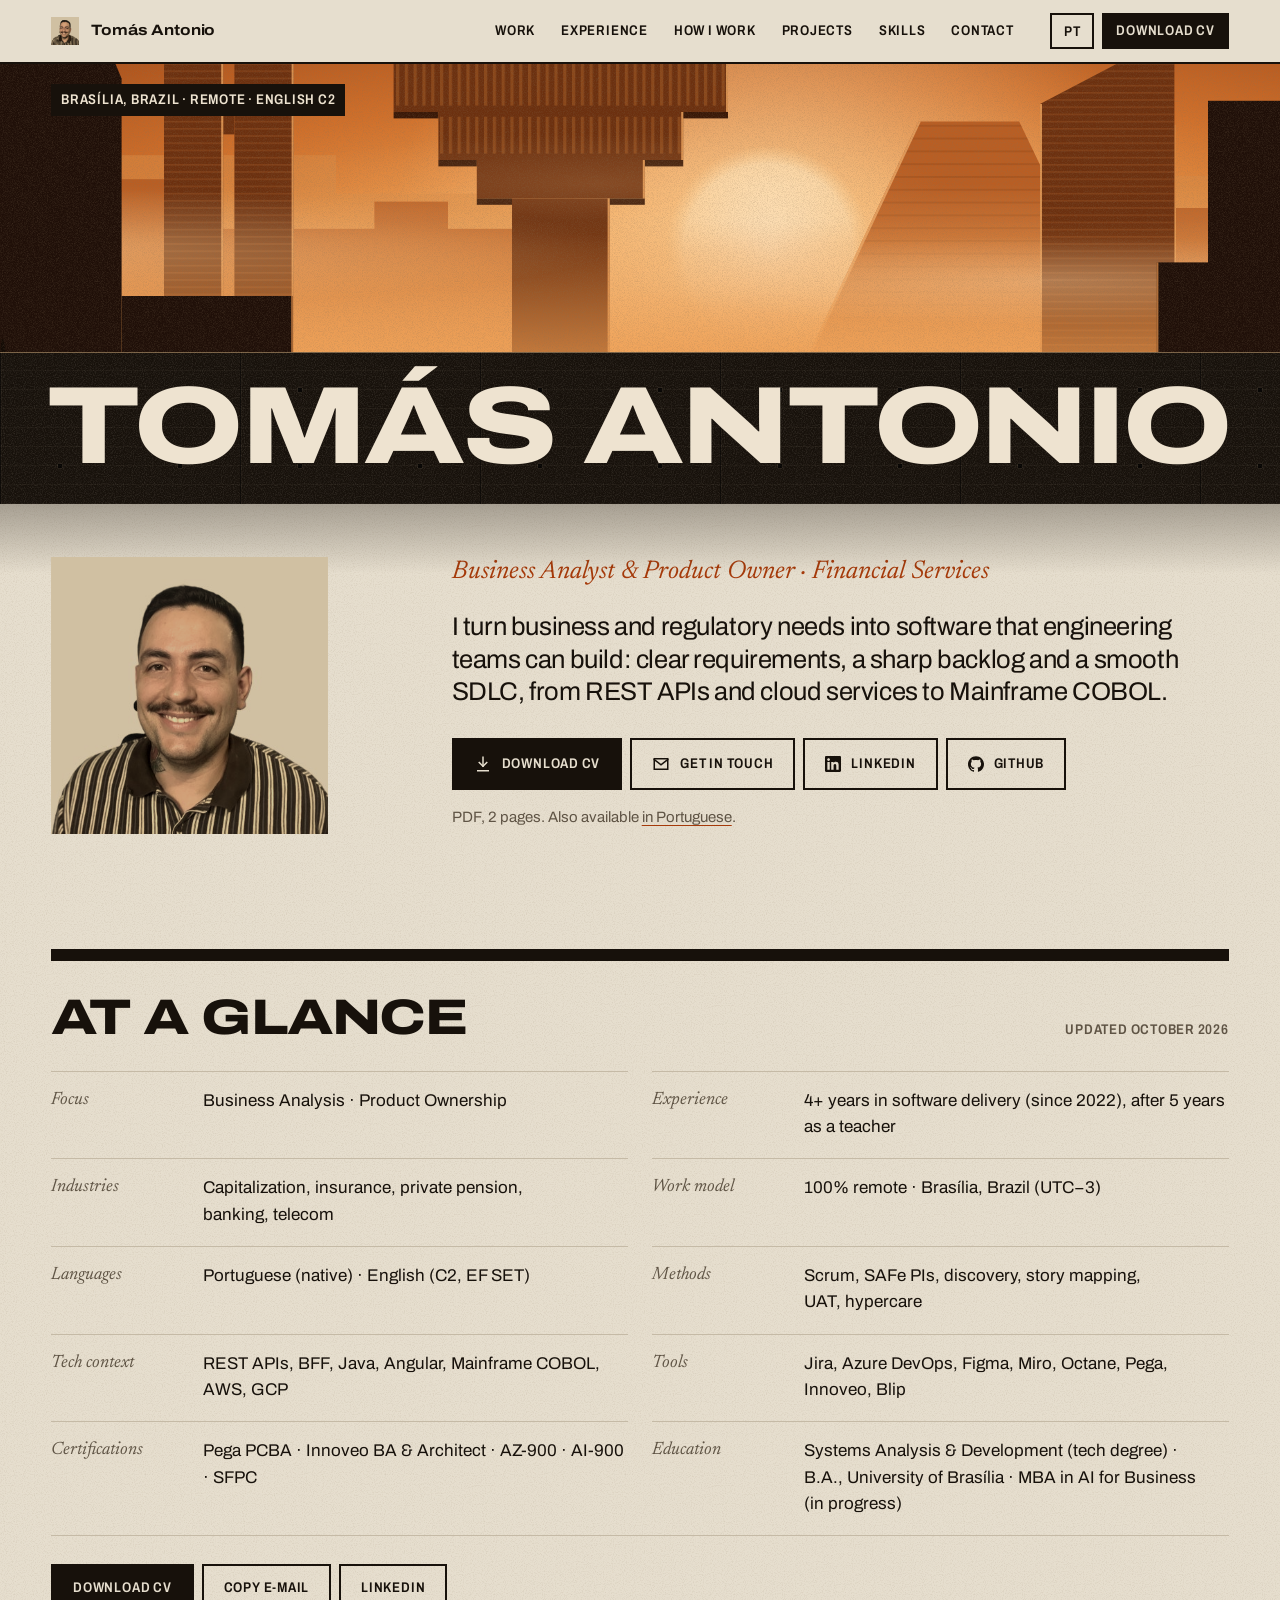
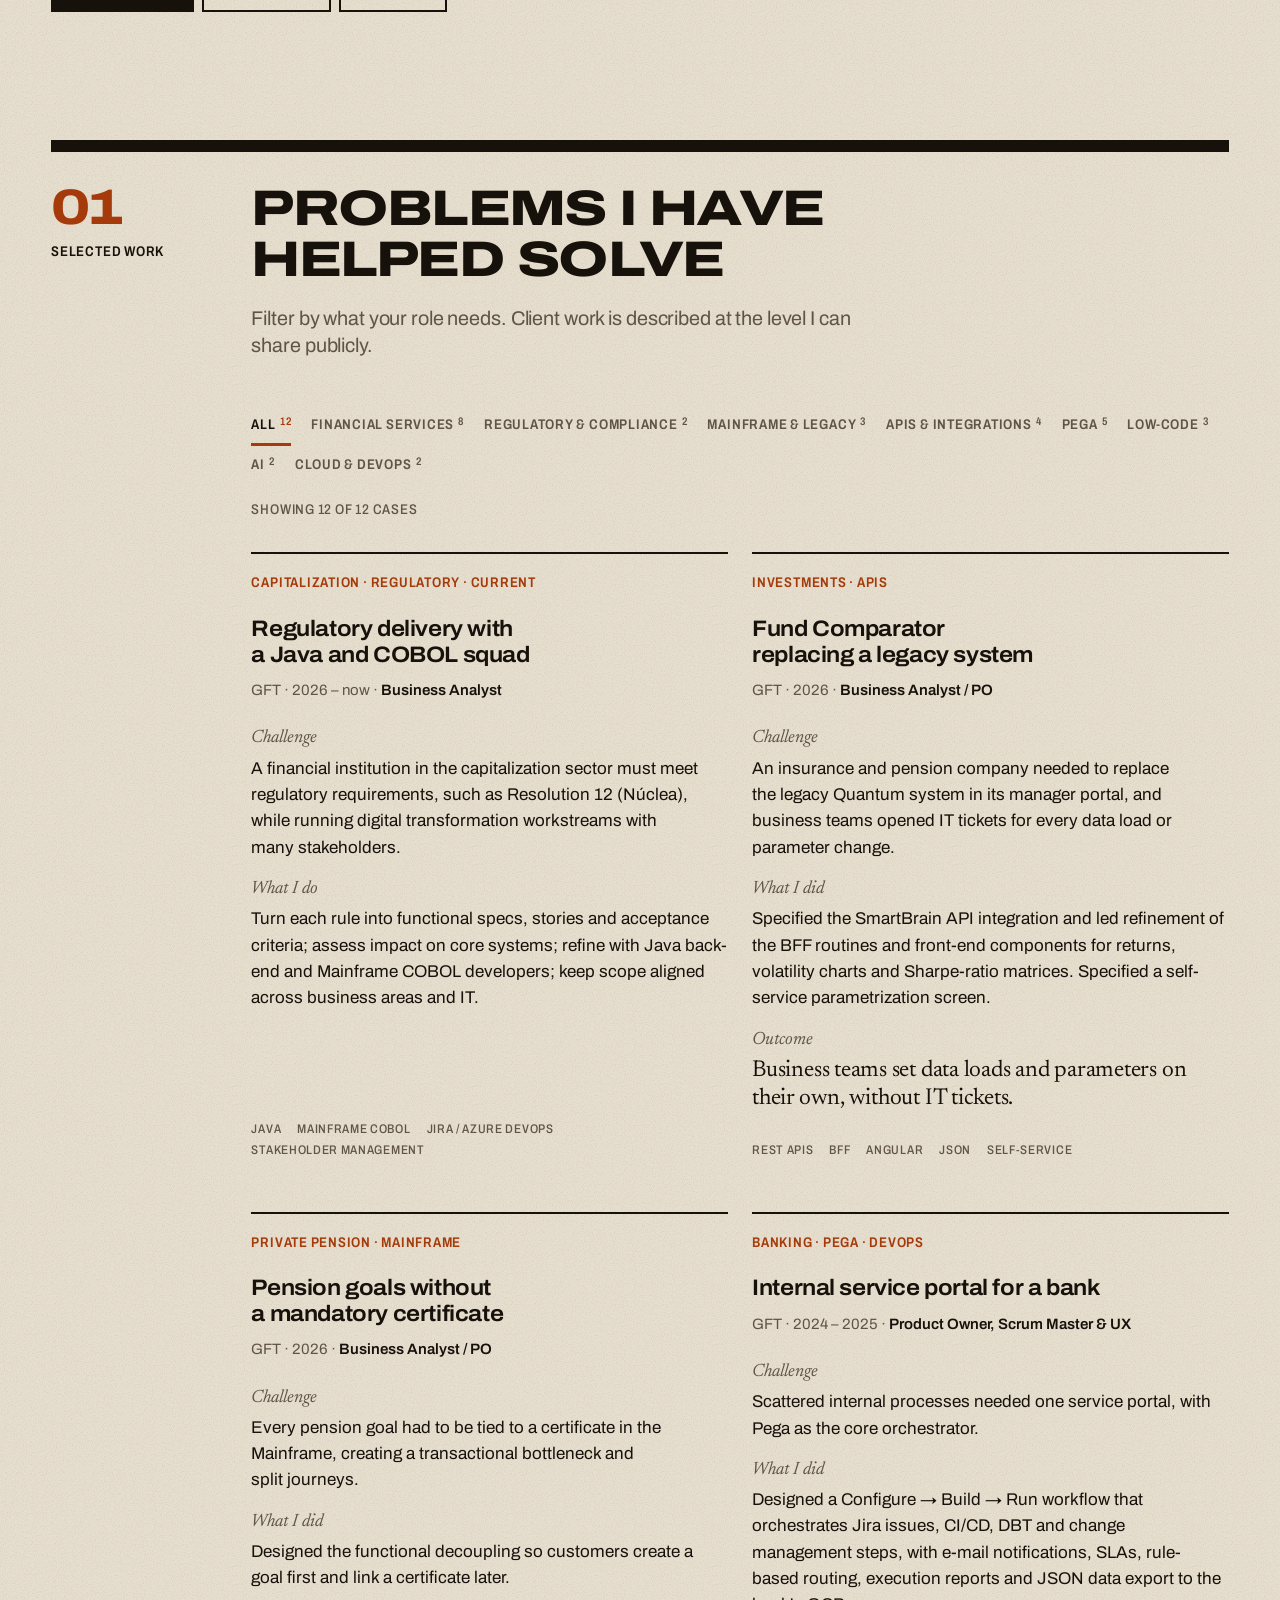
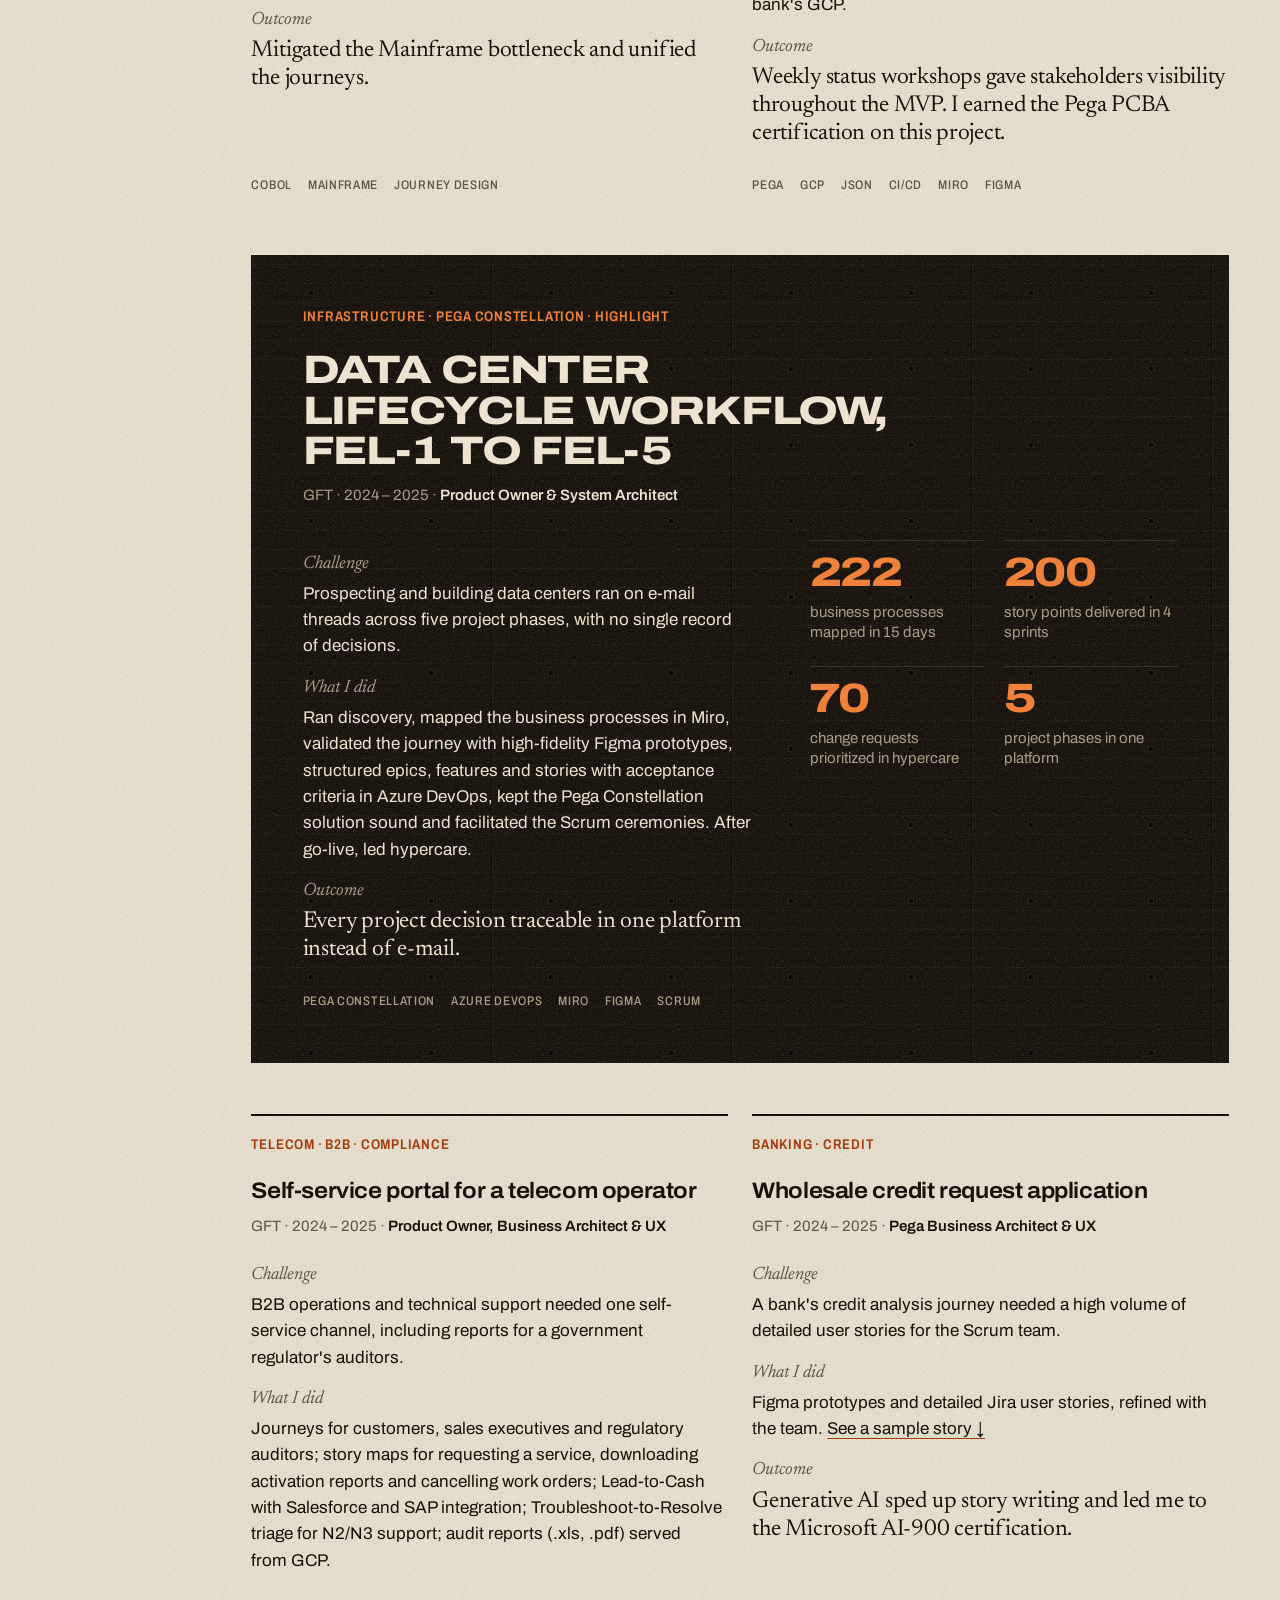
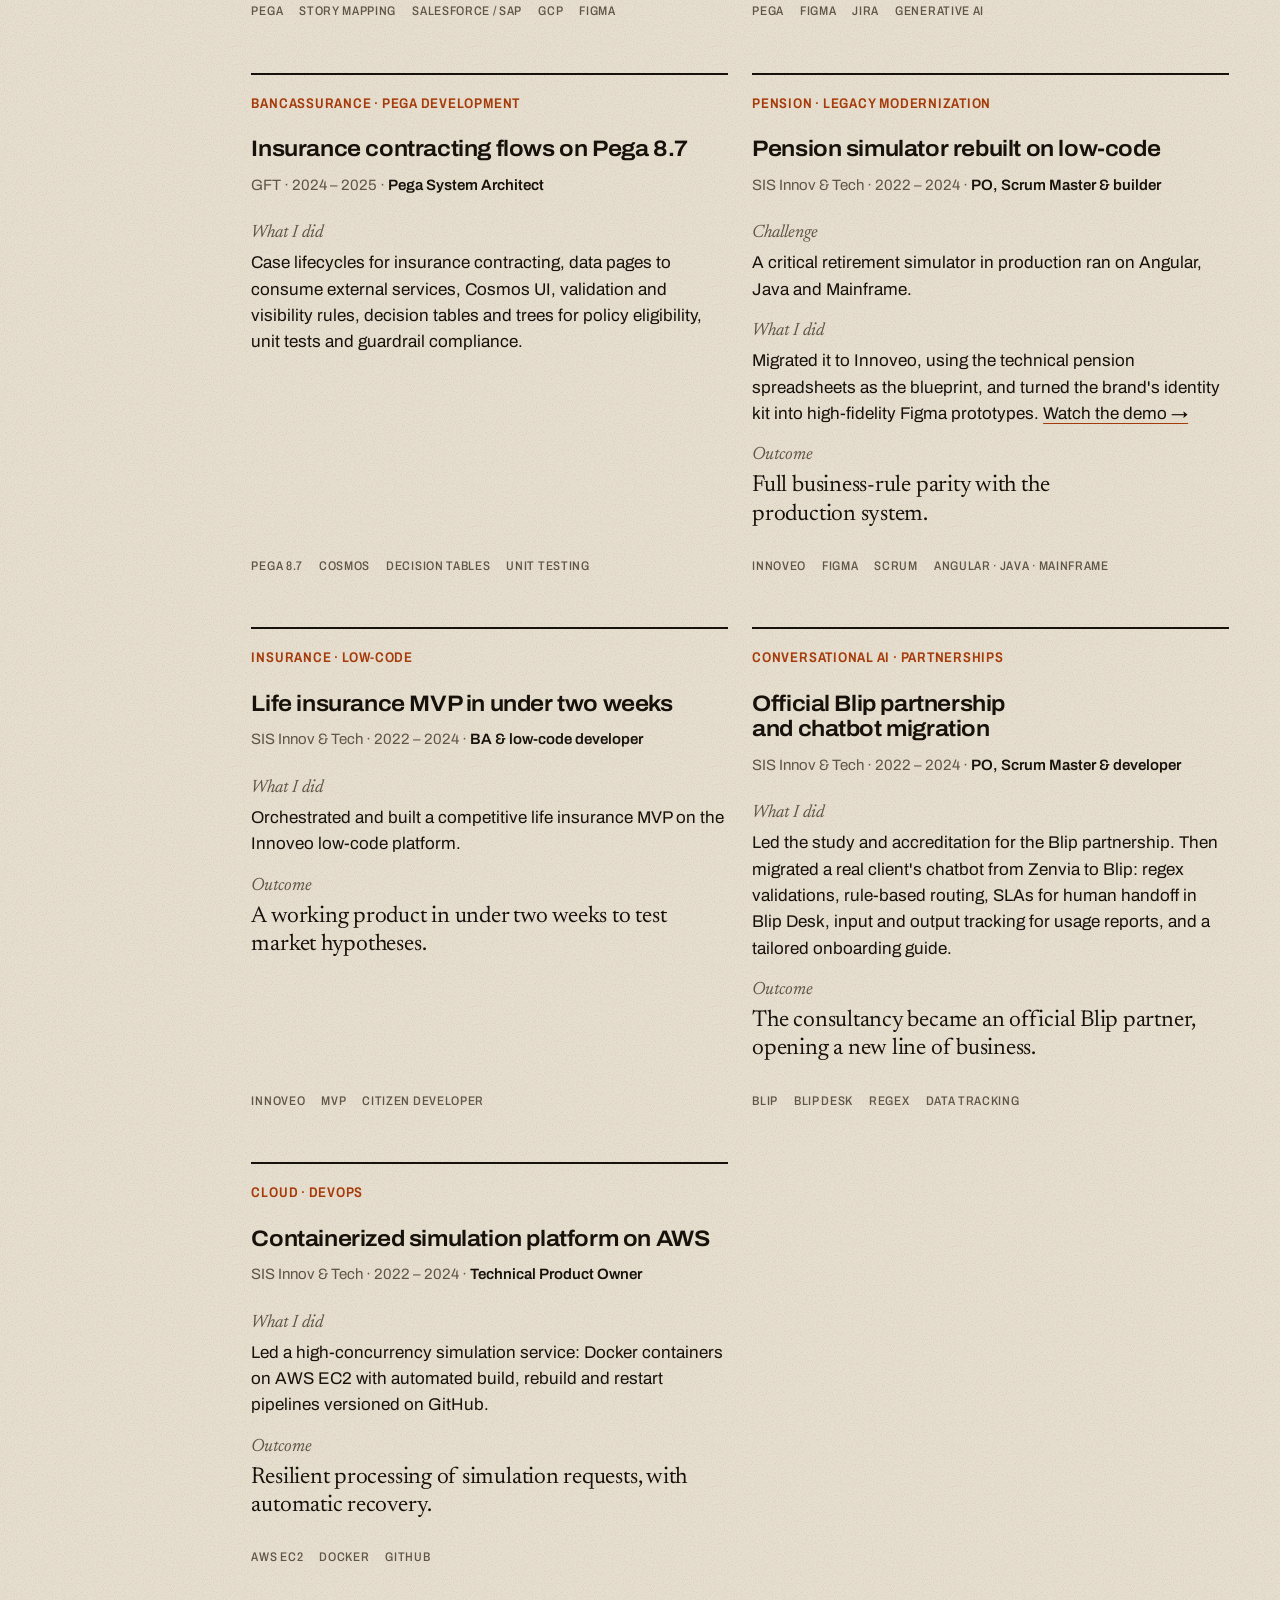
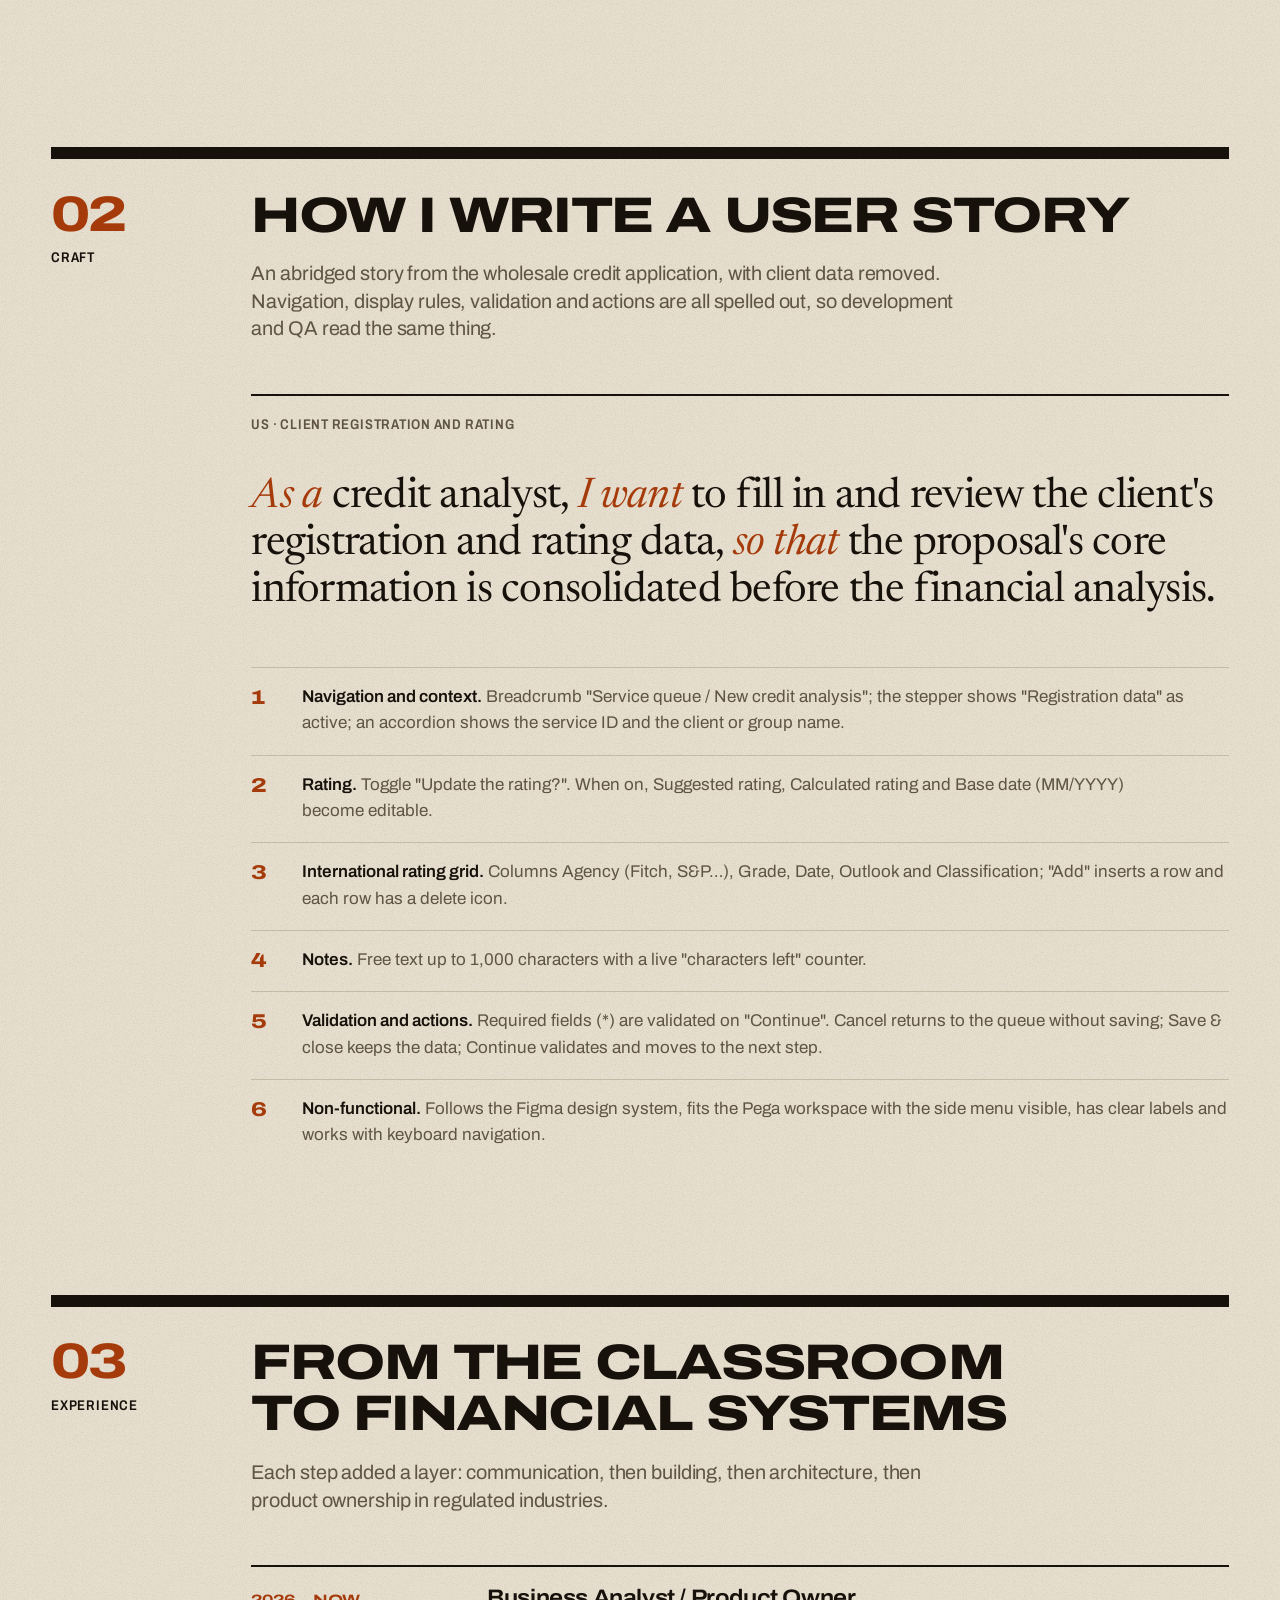
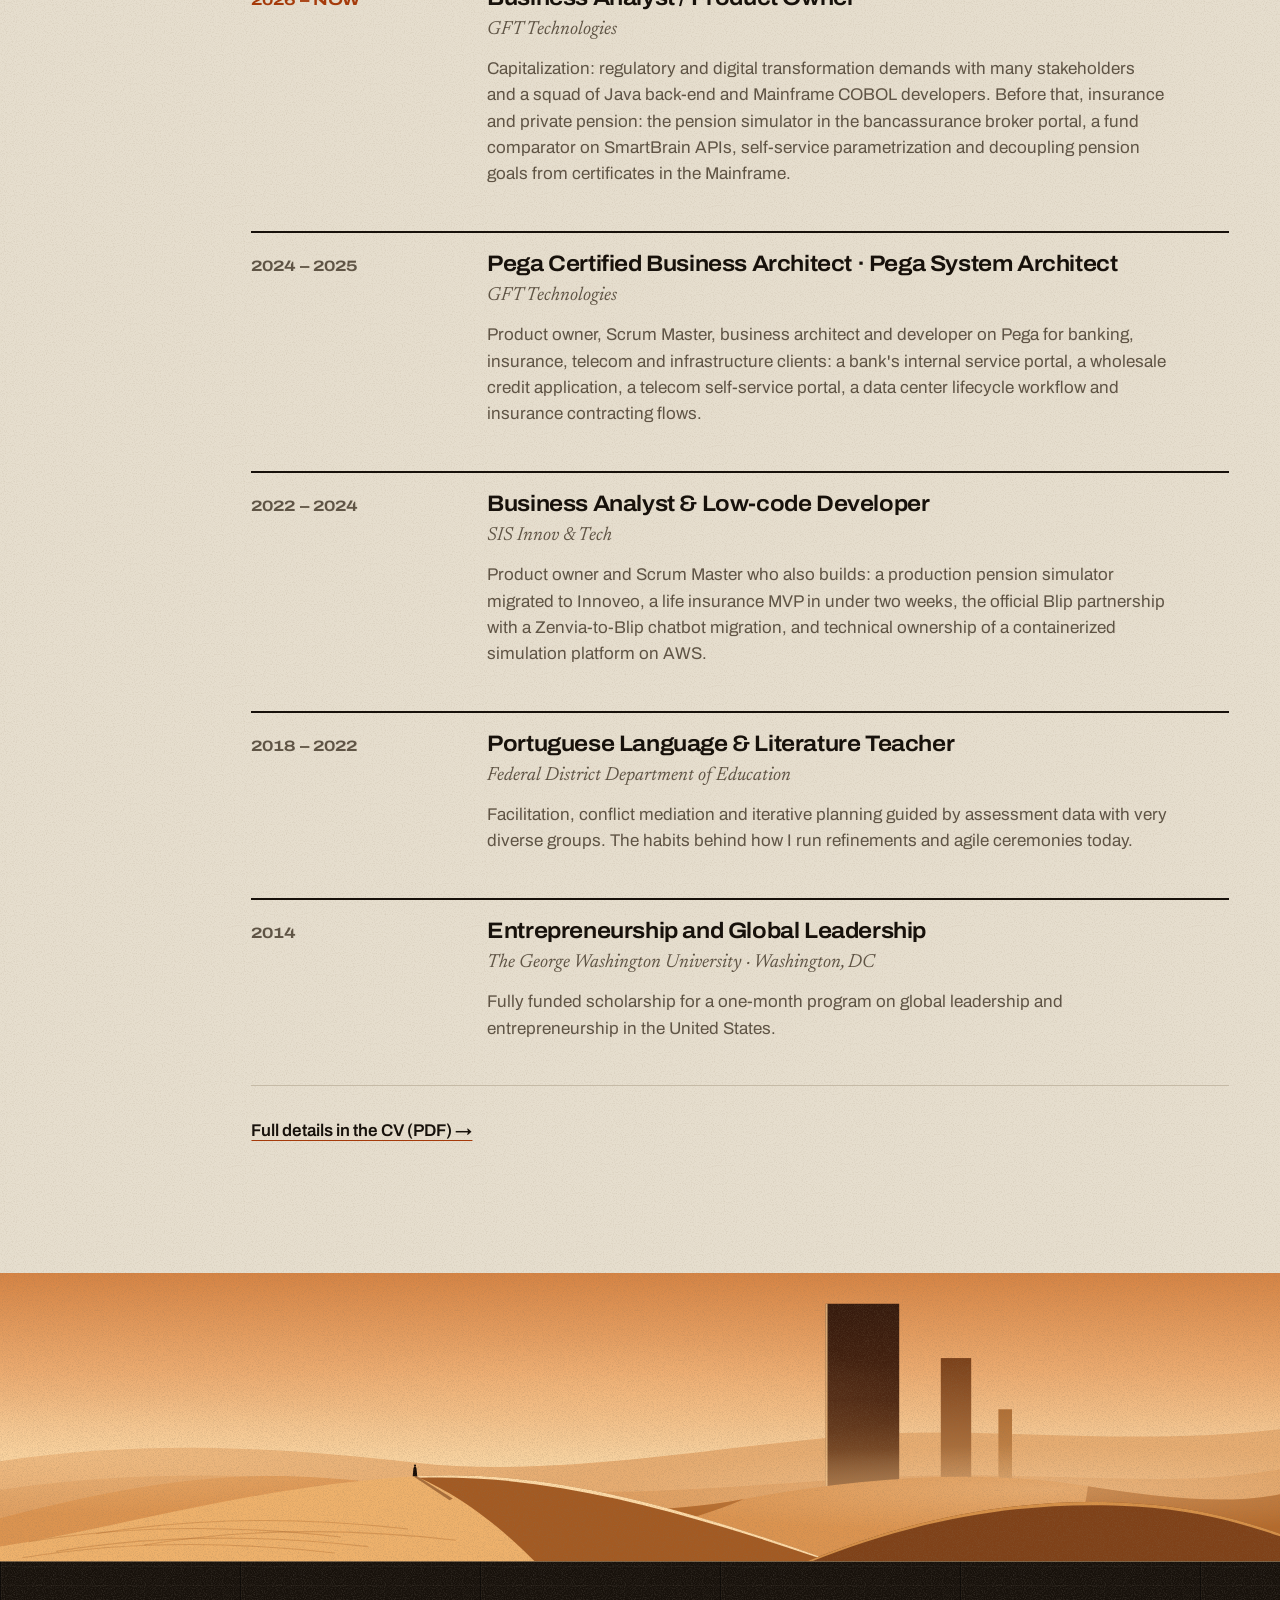
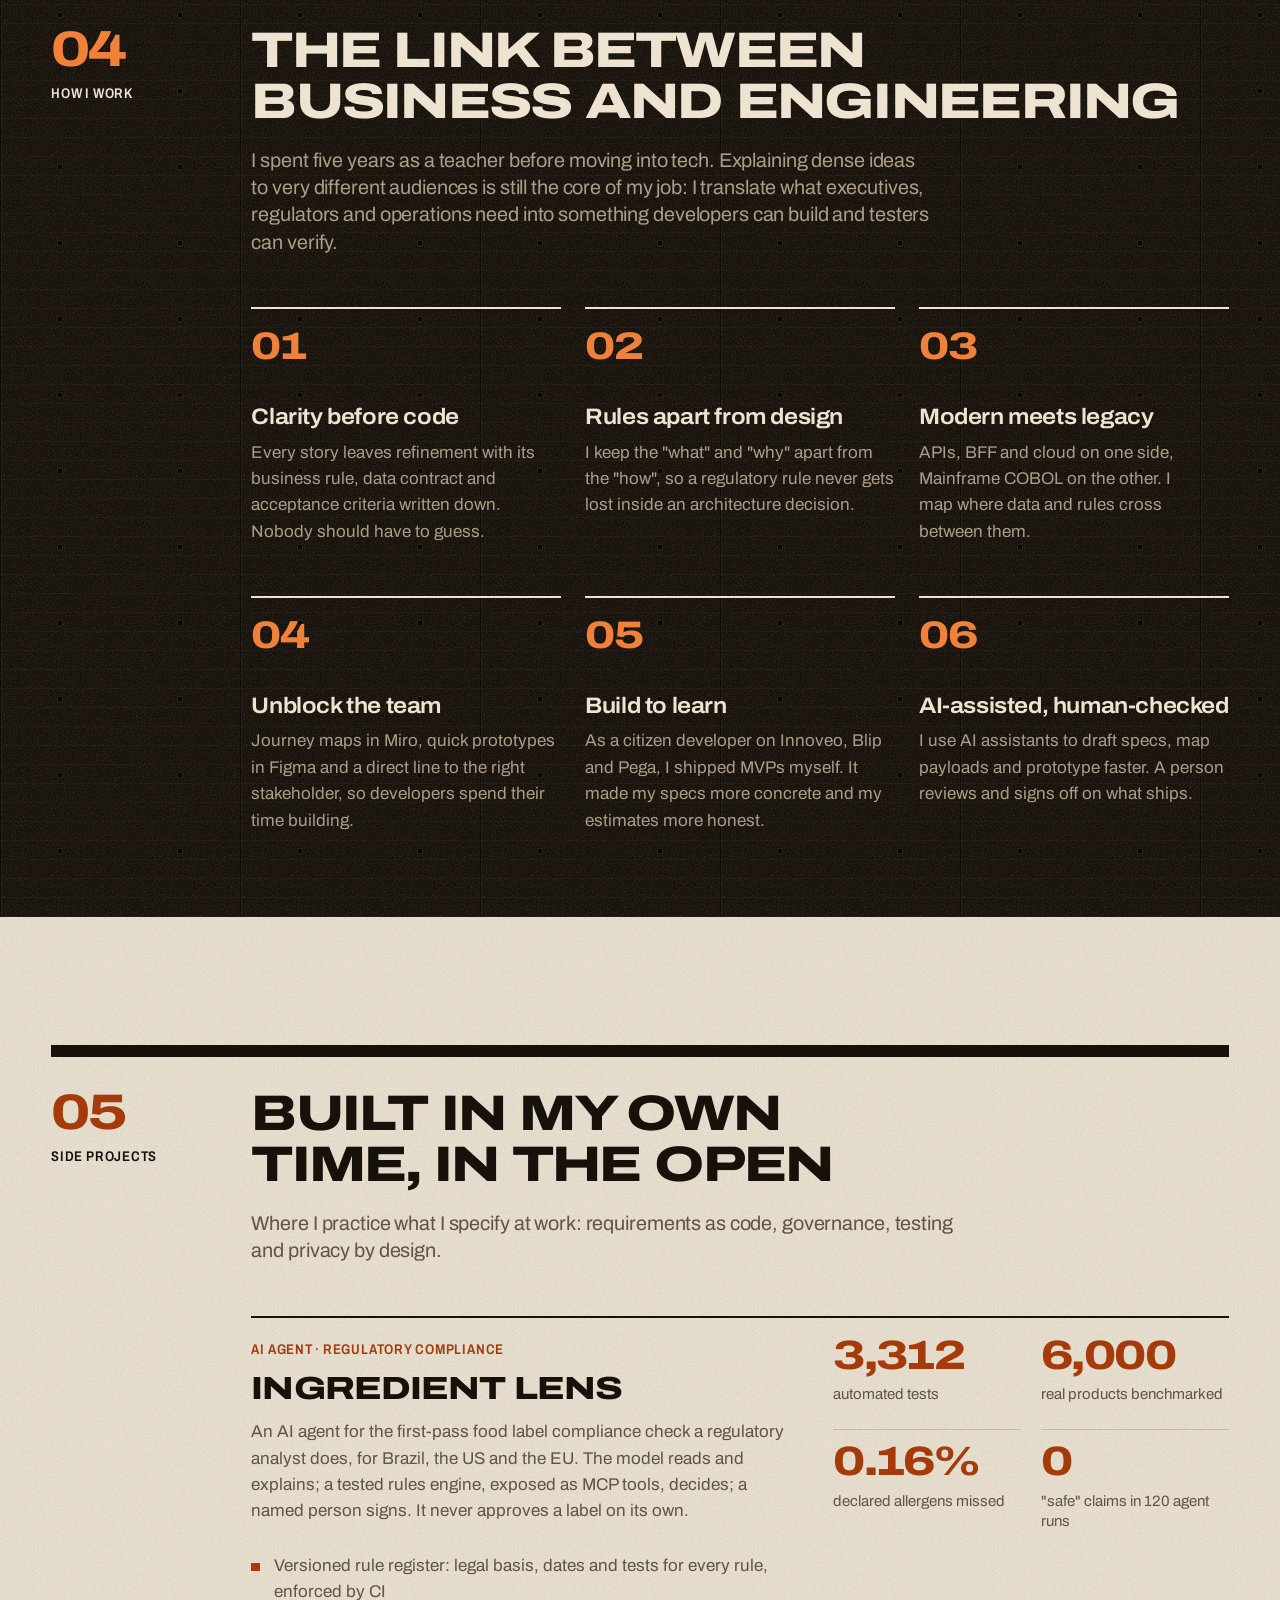
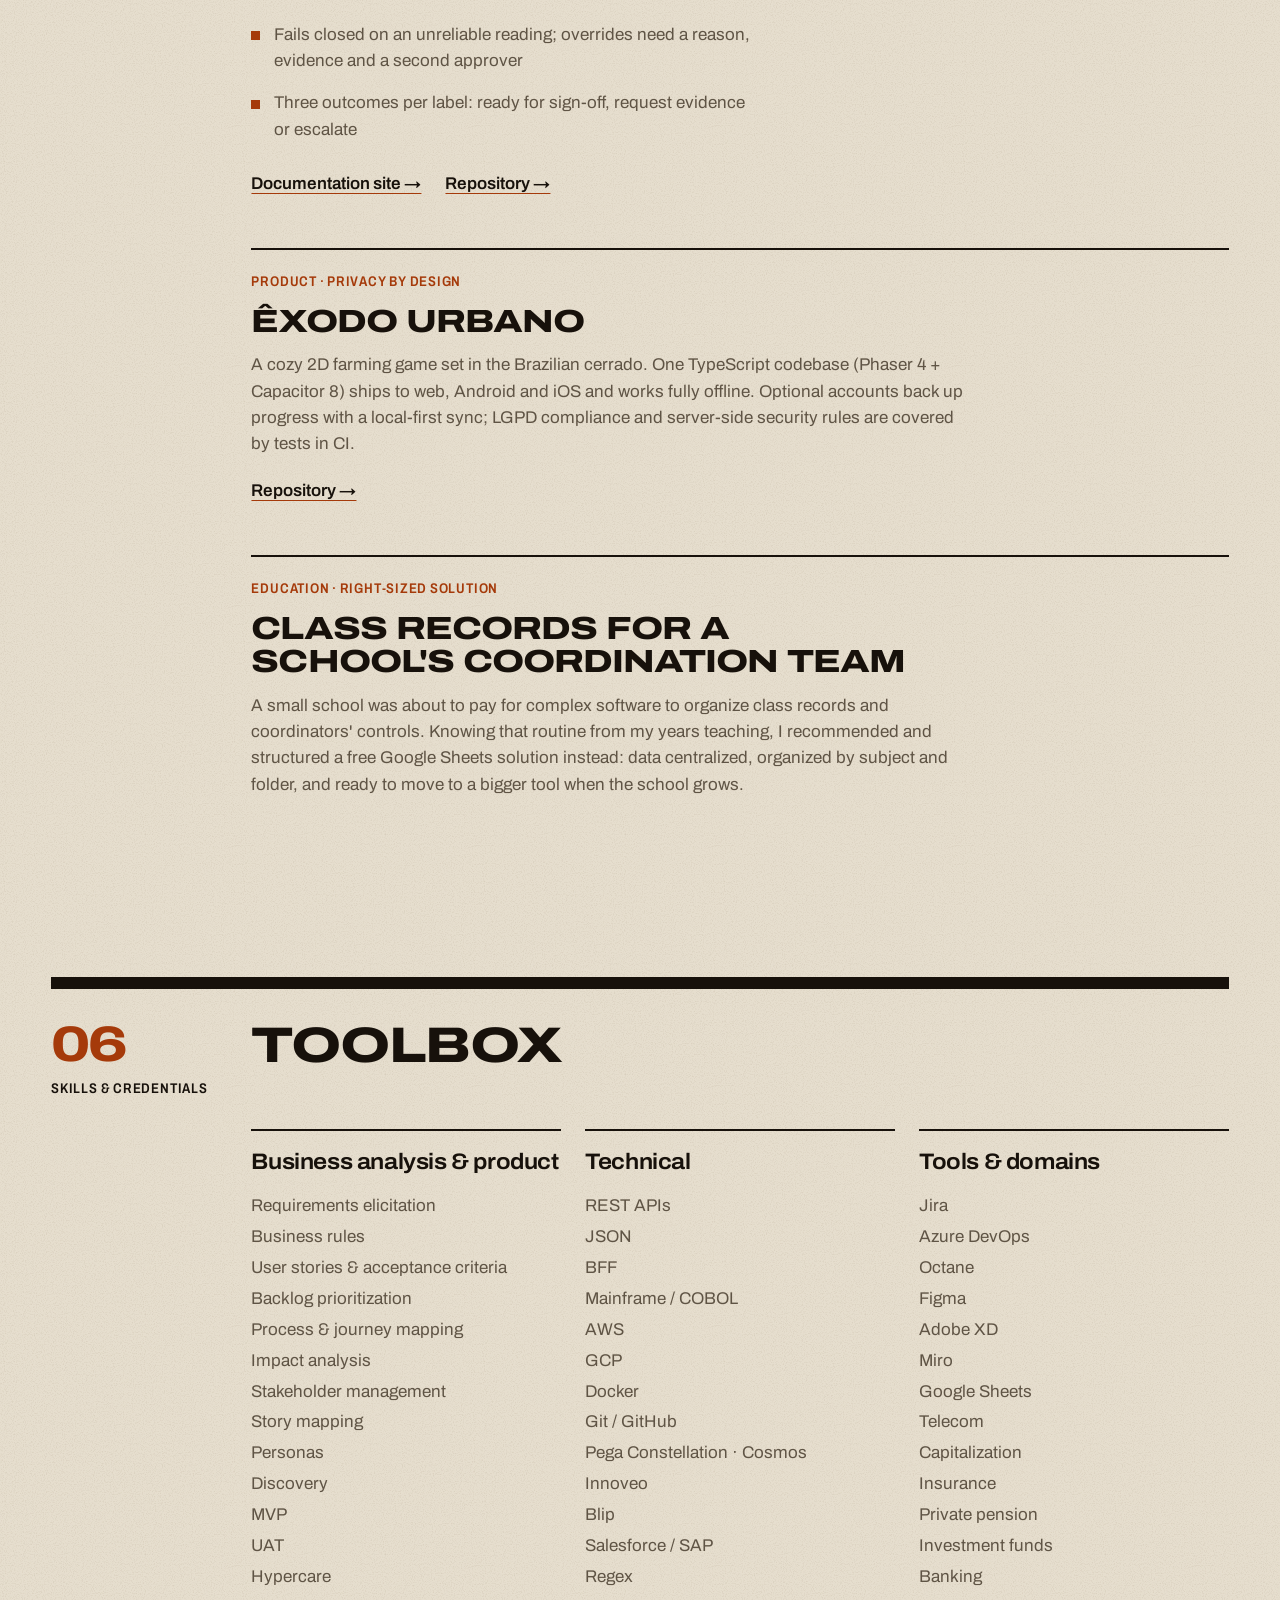
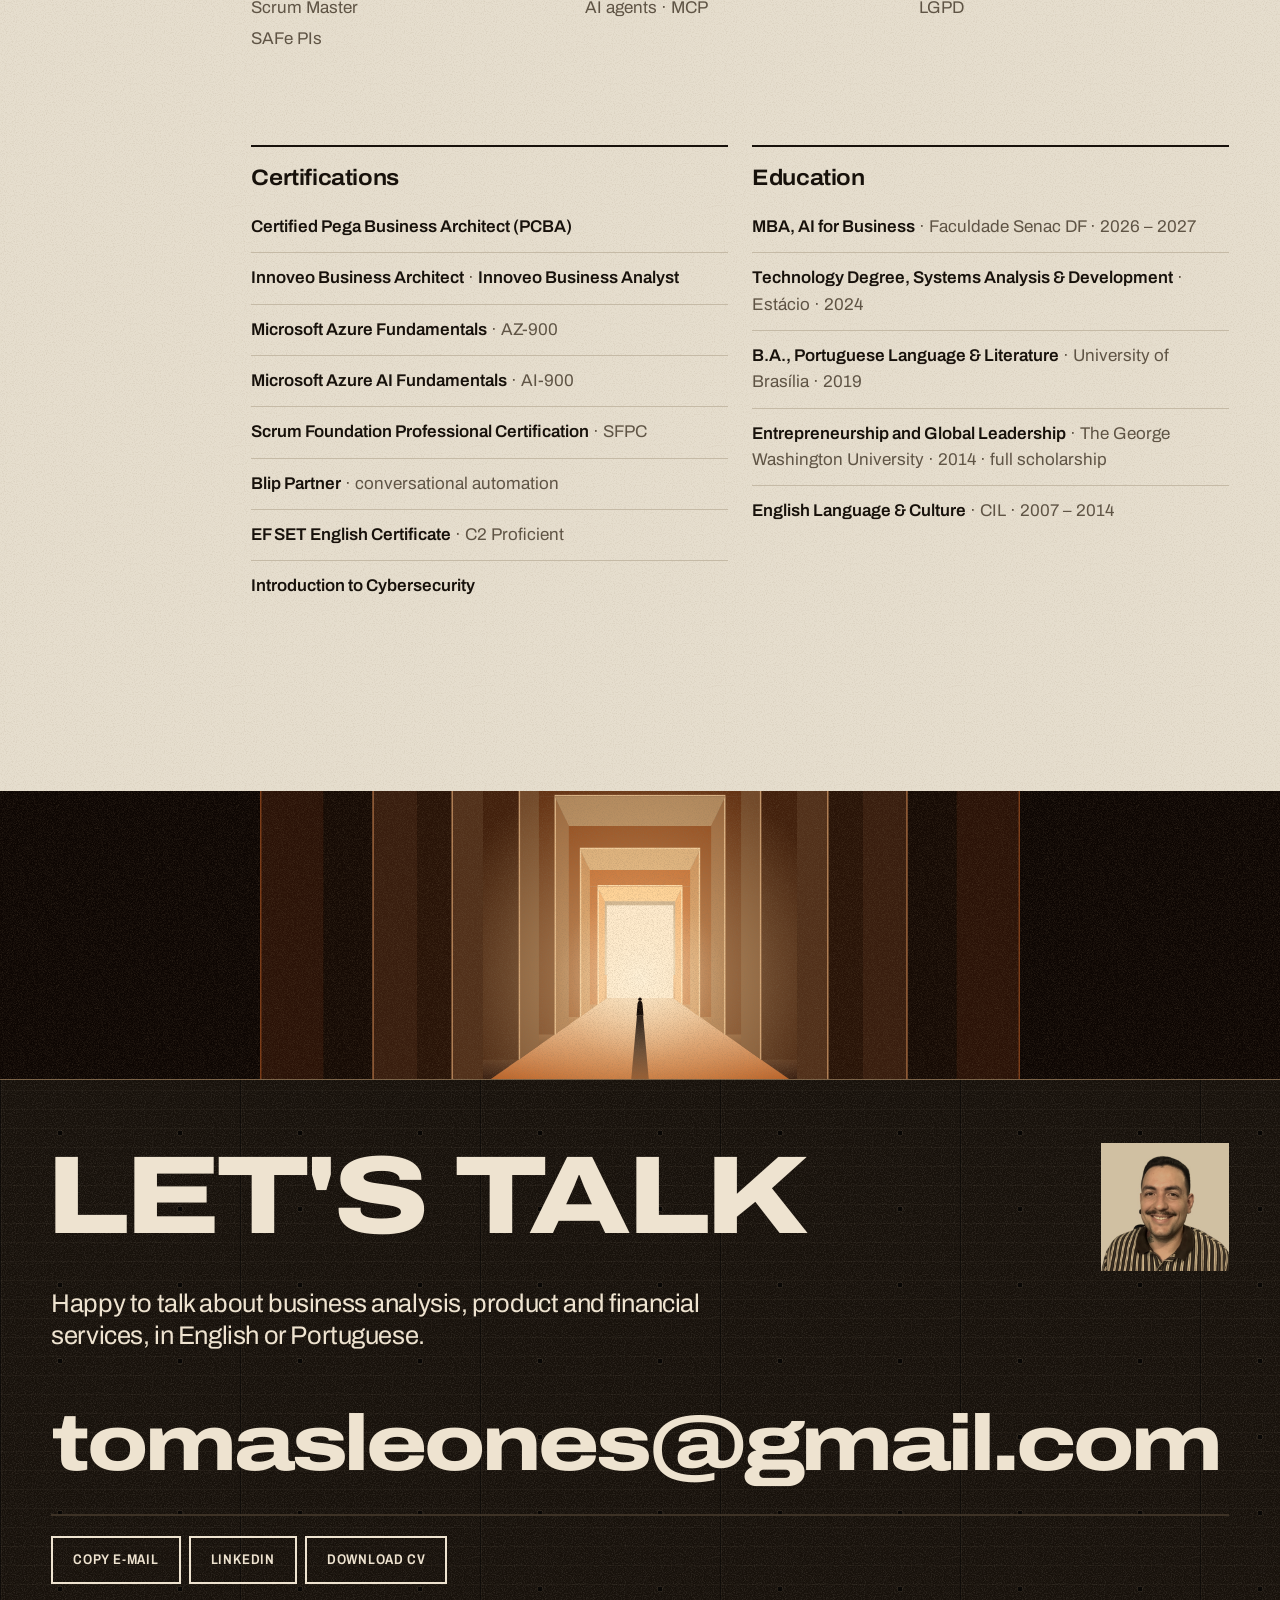
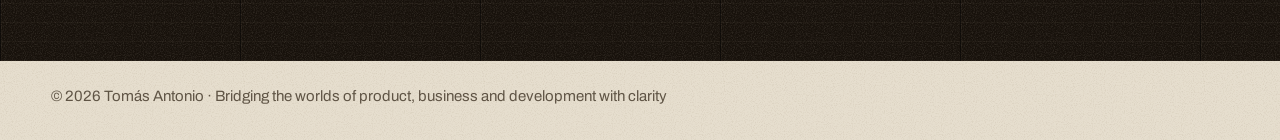
==== commit 927a295f: "Redesign site with a brutalist, desert-haze identity Replace the azulejo bands and cobalt with vecto" ====
--- a/index.html
+++ b/index.html
@@ -5,8 +5,8 @@
 <meta name="viewport" content="width=device-width, initial-scale=1">
 <title>Tomás Antonio · Business Analyst & Product Owner</title>
 <meta name="description" content="Business Analyst and Product Owner for financial services: capitalization, insurance, pension and banking. Requirements, backlog and SDLC across REST APIs, cloud and Mainframe COBOL. Remote, English C2.">
-<meta name="theme-color" content="#ecebe6" media="(prefers-color-scheme: light)">
-<meta name="theme-color" content="#121311" media="(prefers-color-scheme: dark)">
+<meta name="theme-color" content="#e6dece" media="(prefers-color-scheme: light)">
+<meta name="theme-color" content="#100d0a" media="(prefers-color-scheme: dark)">
 <link rel="canonical" href="https://t0masleones.github.io/">
 <meta property="og:type" content="profile">
 <meta property="og:url" content="https://t0masleones.github.io/">
@@ -17,10 +17,10 @@
 <meta property="og:image:height" content="400">
 <meta property="og:image:alt" content="Tomás Antonio">
 <meta name="twitter:card" content="summary">
-<link rel="icon" href="data:image/svg+xml,%3Csvg xmlns='http://www.w3.org/2000/svg' viewBox='0 0 100 100'%3E%3Crect width='100' height='100' fill='%231a39cf'/%3E%3Cpath d='M0 0H100A100 100 0 0 1 0 100Z' fill='%23f4f3ee'/%3E%3C/svg%3E">
+<link rel="icon" href="data:image/svg+xml,%3Csvg xmlns='http://www.w3.org/2000/svg' viewBox='0 0 100 100'%3E%3Crect width='100' height='100' fill='%23c9561a'/%3E%3Crect x='36' y='14' width='28' height='86' fill='%2317110b'/%3E%3C/svg%3E">
 <link rel="preconnect" href="https://fonts.googleapis.com">
 <link rel="preconnect" href="https://fonts.gstatic.com" crossorigin>
-<link href="https://fonts.googleapis.com/css2?family=Newsreader:ital,opsz,wght@0,6..72,400;1,6..72,400&family=Schibsted+Grotesk:wght@400;500;600&display=swap" rel="stylesheet">
+<link href="https://fonts.googleapis.com/css2?family=Archivo:wdth,wght@62..125,100..900&family=Newsreader:ital,opsz,wght@0,6..72,400;1,6..72,400&display=swap" rel="stylesheet">
 <script>document.documentElement.classList.add('js')</script>
 <script type="application/ld+json">
 {
@@ -39,39 +39,55 @@
 <style>
   /* ---------- tokens ---------- */
   :root {
-    --bg: #ecebe6;
-    --text: #141412;
-    --muted: #5d5c56;
-    --rule: #c9c7bf;
-    --accent: #1a39cf;
-    --block: #1a39cf;
-    --on-block: #f4f3ee;
-    --inv-bg: #141412;
-    --inv-text: #ecebe6;
-    --inv-muted: #a3a29a;
-    --inv-rule: #3b3b37;
-    --inv-accent: #9cafff;
+    --bg: #e6dece;
+    --text: #17110b;
+    --muted: #5f5445;
+    --rule: #c5baa6;
+    --rule-strong: #17110b;
+    --mass: #17110b;
+    --accent: #a53a0a;
+    --block: #a53a0a;
+    --on-block: #f6ecdc;
+    /* concrete stays dark in both themes */
+    --slab: #17110b;
+    --on-slab: #eee3d0;
+    --on-slab-muted: #ab9d87;
+    --on-slab-rule: #3d3226;
+    --spice: #f0813a;
     --gutter: clamp(20px, 4vw, 64px);
-    --section: clamp(88px, 12vw, 184px);
-    --h2: clamp(38px, 5.6vw, 84px);
-    --sans: "Schibsted Grotesk", "Helvetica Neue", Helvetica, Arial, sans-serif;
+    --section: clamp(80px, 10vw, 152px);
+    --h2: clamp(29px, 3.9vw, 60px);
+    --sky: clamp(170px, min(24vw, 32vh), 420px);
+    --wall-pad: clamp(14px, 1.7vw, 26px);
+    --u: max(calc(100vw / 1600), calc(var(--sky) / 460));
+    --sans: Archivo, "Helvetica Neue", Helvetica, Arial, sans-serif;
     --serif: Newsreader, Georgia, "Times New Roman", serif;
     --ease: cubic-bezier(.16, 1, .3, 1);
+    --grain-film: url("data:image/svg+xml,%3Csvg xmlns='http://www.w3.org/2000/svg' width='240' height='240'%3E%3Cfilter id='n'%3E%3CfeTurbulence type='fractalNoise' baseFrequency='.9' numOctaves='2' stitchTiles='stitch'/%3E%3CfeColorMatrix values='0 0 0 0 .23 0 0 0 0 .16 0 0 0 0 .09 0 0 0 .55 -.22'/%3E%3C/filter%3E%3Crect width='240' height='240' filter='url(%23n)'/%3E%3C/svg%3E");
+    --grain-page: url("data:image/svg+xml,%3Csvg xmlns='http://www.w3.org/2000/svg' width='240' height='240'%3E%3Cfilter id='n'%3E%3CfeTurbulence type='fractalNoise' baseFrequency='.9' numOctaves='2' stitchTiles='stitch'/%3E%3CfeColorMatrix values='0 0 0 0 .23 0 0 0 0 .16 0 0 0 0 .09 0 0 0 .3 -.135'/%3E%3C/filter%3E%3Crect width='240' height='240' filter='url(%23n)'/%3E%3C/svg%3E");
+    --grain-slab: url("data:image/svg+xml,%3Csvg xmlns='http://www.w3.org/2000/svg' width='240' height='240'%3E%3Cfilter id='n'%3E%3CfeTurbulence type='fractalNoise' baseFrequency='.9' numOctaves='2' stitchTiles='stitch'/%3E%3CfeColorMatrix values='0 0 0 0 1 0 0 0 0 .9 0 0 0 0 .78 0 0 0 .24 -.1'/%3E%3C/filter%3E%3Crect width='240' height='240' filter='url(%23n)'/%3E%3C/svg%3E");
+    /* board-marked concrete: tie holes, panel joints, board lines, grain */
+    --formwork:
+      radial-gradient(circle at 60px 38px, rgba(0, 0, 0, .7) 0 2.2px, rgba(255, 232, 200, .07) 2.6px 3.2px, transparent 3.6px) 0 0 / 120px 76px,
+      repeating-linear-gradient(90deg, rgba(0, 0, 0, .45) 0 1px, rgba(255, 232, 200, .035) 1px 2px, transparent 2px 240px),
+      repeating-linear-gradient(0deg, rgba(255, 232, 200, .03) 0 1px, transparent 1px 19px),
+      var(--grain-slab);
+    --photo: sepia(.5) saturate(1.25) contrast(1.04) brightness(.82);
     color-scheme: light;
   }
   @media (prefers-color-scheme: dark) {
     :root {
-      --bg: #121311;
-      --text: #e9e8e2;
-      --muted: #9e9d95;
-      --rule: #33342f;
-      --accent: #9cafff;
-      --block: #1d3cd3;
-      --inv-bg: #e9e8e2;
-      --inv-text: #141412;
-      --inv-muted: #5d5c56;
-      --inv-rule: #c9c7bf;
-      --inv-accent: #1a39cf;
+      --bg: #100d0a;
+      --text: #e8decc;
+      --muted: #a09482;
+      --rule: #342b20;
+      --rule-strong: #5c4e3c;
+      --mass: #43362a;
+      --accent: #ee7f37;
+      --block: #d05c1e;
+      --on-block: #150d07;
+      --slab: #1b1510;
+      --grain-page: url("data:image/svg+xml,%3Csvg xmlns='http://www.w3.org/2000/svg' width='240' height='240'%3E%3Cfilter id='n'%3E%3CfeTurbulence type='fractalNoise' baseFrequency='.9' numOctaves='2' stitchTiles='stitch'/%3E%3CfeColorMatrix values='0 0 0 0 1 0 0 0 0 .9 0 0 0 0 .78 0 0 0 .16 -.072'/%3E%3C/filter%3E%3Crect width='240' height='240' filter='url(%23n)'/%3E%3C/svg%3E");
       color-scheme: dark;
     }
   }
@@ -82,7 +98,7 @@
   html { scroll-behavior: smooth; scroll-padding-top: 88px; -webkit-text-size-adjust: 100%; }
   body {
     margin: 0;
-    background: var(--bg);
+    background: var(--grain-page), var(--bg);
     color: var(--text);
     font-family: var(--sans);
     font-size: 17px;
@@ -117,112 +133,175 @@
   .sr-only { position: absolute; width: 1px; height: 1px; padding: 0; margin: -1px; overflow: hidden; clip: rect(0, 0, 0, 0); white-space: nowrap; border: 0; }
   .nw { white-space: nowrap; }
 
+  /* stamped signage */
+  .eyebrow, .kicker, .tag, .chips span, .updated, .filter, .filter-status, .nav-links a, .lang-btn, .nav-cv, .btn, .story-title {
+    font-stretch: 82%; font-weight: 600; font-size: 14px; letter-spacing: .055em; text-transform: uppercase;
+  }
+
   /* ---------- nav ---------- */
   .nav {
     position: sticky; top: 0; z-index: 50;
-    background: color-mix(in srgb, var(--bg) 92%, transparent);
-    backdrop-filter: blur(14px);
-    border-bottom: 1px solid var(--rule);
-  }
-  .nav .wrap { display: flex; align-items: center; gap: 24px; height: 64px; }
-  .brand { display: inline-flex; align-items: center; gap: 12px; font-weight: 600; font-size: 16px; letter-spacing: -.015em; text-decoration: none; white-space: nowrap; }
+    background: var(--bg);
+    border-bottom: 2px solid var(--mass);
+  }
+  .nav .wrap { display: flex; align-items: center; gap: 24px; height: 62px; }
+  .brand { display: inline-flex; align-items: center; gap: 12px; font-stretch: 115%; font-weight: 700; font-size: 15px; letter-spacing: -.01em; text-decoration: none; white-space: nowrap; }
   .brand:hover { color: inherit; }
-  .brand img { width: 28px; height: 28px; object-fit: cover; }
-  .nav-links { display: flex; gap: 28px; margin-left: auto; }
-  .nav-links a { position: relative; padding: 6px 0; font-size: 15px; text-decoration: none; }
+  .brand img { width: 28px; height: 28px; object-fit: cover; filter: var(--photo); }
+  .nav-links { display: flex; gap: 26px; margin-left: auto; }
+  .nav-links a { position: relative; padding: 6px 0; text-decoration: none; white-space: nowrap; }
   .nav-links a::after {
-    content: ""; position: absolute; left: 0; right: 0; bottom: 2px; height: 1px;
-    background: currentColor; transform: scaleX(0); transform-origin: right; transition: transform .45s var(--ease);
+    content: ""; position: absolute; left: 0; right: 0; bottom: 0; height: 3px;
+    background: var(--accent); transform: scaleX(0); transform-origin: right; transition: transform .45s var(--ease);
   }
   .nav-links a:hover { color: inherit; }
   .nav-links a:hover::after, .nav-links a.active::after { transform: scaleX(1); transform-origin: left; }
   .nav-actions { display: flex; align-items: center; gap: 8px; margin-left: 12px; }
   .lang-btn, .menu-btn, .nav-cv {
     display: inline-flex; align-items: center; height: 36px; padding: 0 12px;
-    font: inherit; font-size: 14px; font-weight: 500; text-decoration: none; white-space: nowrap; cursor: pointer;
-    border: 1px solid var(--rule); background: transparent; color: var(--text);
+    font-family: inherit; text-decoration: none; white-space: nowrap; cursor: pointer;
+    border: 2px solid var(--mass); background: transparent; color: var(--text);
     transition: background .25s ease, color .25s ease, border-color .25s ease;
   }
-  .lang-btn:hover, .menu-btn:hover { border-color: var(--text); }
+  .lang-btn:hover, .menu-btn:hover { border-color: var(--accent); }
   .nav-cv { background: var(--text); border-color: var(--text); color: var(--bg); }
   .nav-cv:hover { background: var(--block); border-color: var(--block); color: var(--on-block); }
-  .menu-btn { display: none; padding: 0 8px; }
+  .menu-btn { display: none; padding: 0 7px; }
   .menu-btn svg { width: 18px; height: 18px; display: block; }
-  @media (max-width: 919px) {
+  @media (max-width: 1119px) {
     .nav-actions { margin-left: auto; }
     .menu-btn { display: inline-flex; }
     .nav-links {
-      display: none; position: absolute; top: 64px; left: 0; right: 0;
+      display: none; position: absolute; top: 62px; left: 0; right: 0;
       flex-direction: column; gap: 0; margin: 0; padding: 0 var(--gutter) 12px;
-      background: var(--bg); border-bottom: 1px solid var(--rule);
+      background: var(--bg); border-bottom: 2px solid var(--mass);
     }
     .nav-links.open { display: flex; }
-    .nav-links a { padding: 14px 0; font-size: 20px; letter-spacing: -.02em; border-top: 1px solid var(--rule); }
+    .nav-links a { padding: 14px 0; font-size: 18px; border-top: 1px solid var(--rule); }
     .nav-links a:first-child { border-top: 0; }
     .nav-links a::after { display: none; }
     .hide-sm { display: none; }
+  }
+  @media (max-width: 380px) {
+    .nav .wrap { gap: 10px; }
+    .brand { gap: 8px; font-size: 14px; }
+    .nav-actions { gap: 6px; }
+    .lang-btn, .nav-cv { padding: 0 9px; }
   }
 
   /* ---------- buttons ---------- */
   .btn {
     display: inline-flex; align-items: center; gap: 10px;
     min-height: 48px; padding: 12px 20px;
-    font-family: inherit; font-weight: 500; font-size: 16px; line-height: 1.2; letter-spacing: -.005em;
+    font-family: inherit; line-height: 1.2;
     text-decoration: none; cursor: pointer;
-    color: var(--text); background: transparent; border: 1px solid var(--rule);
+    color: var(--text); background: transparent; border: 2px solid var(--rule-strong);
     transition: background .25s ease, color .25s ease, border-color .25s ease;
   }
-  .btn svg { width: 18px; height: 18px; flex: none; transition: transform .45s var(--ease); }
-  .btn:hover svg { transform: translateY(2px); }
-  .btn:hover { color: var(--text); border-color: var(--text); }
+  @media (max-width: 1199px) { .btn { padding-inline: 16px; } }
+  .btn svg { width: 18px; height: 18px; flex: none; stroke-linecap: square; stroke-linejoin: miter; transition: transform .45s var(--ease); }
+  .btn svg.mark { width: 16px; height: 16px; }
+  .btn[download]:hover svg { transform: translateY(2px); }
+  .btn:hover { color: var(--bg); background: var(--text); border-color: var(--text); }
   .btn-primary, .btn-solid { background: var(--text); border-color: var(--text); color: var(--bg); }
   .btn-primary:hover, .btn-solid:hover { background: var(--block); border-color: var(--block); color: var(--on-block); }
   .copied-label { display: none; }
   .copied .copy-label { display: none; }
   .copied .copied-label { display: inline; }
 
+  /* ---------- scenes ---------- */
+  .scene {
+    position: relative; overflow: hidden; height: var(--sky); isolation: isolate;
+    background: radial-gradient(120% 150% at 61% 86%, #f9d6a0 0%, #ef9f51 26%, #d0702b 52%, #a64c18 78%, #84390f 100%);
+  }
+  .scene .layer { position: absolute; inset: 0; display: block; width: 100%; height: 100%; }
+  .scene .layer-near { z-index: 4; }
+  /* slow dust crossing the frame */
+  .scene::before {
+    content: ""; position: absolute; z-index: 3; inset: 8% -30%; pointer-events: none;
+    background:
+      radial-gradient(38% 34% at 22% 66%, rgba(255, 214, 160, .34), transparent 70%),
+      radial-gradient(30% 26% at 70% 80%, rgba(255, 226, 186, .3), transparent 70%),
+      radial-gradient(24% 30% at 48% 40%, rgba(255, 196, 132, .18), transparent 70%);
+    animation: dust 70s ease-in-out infinite alternate;
+  }
+  /* film grain, which also hides banding in the haze */
+  .scene::after { content: ""; position: absolute; z-index: 6; inset: 0; pointer-events: none; background: var(--grain-film); background-size: 180px; opacity: .9; }
+  @keyframes dust { from { transform: translateX(-9%); } to { transform: translateX(9%); } }
+
+  .scene-panorama .layer-sun { translate: 0 calc(var(--p, 0) * 90px); }
+  .scene-panorama .layer-far { translate: 0 calc(var(--p, 0) * 54px); }
+  .scene-panorama .layer-mid { translate: 0 calc(var(--p, 0) * 24px); }
+  .walker {
+    position: absolute; z-index: 5; left: 0; bottom: 0; display: block; color: #140b05;
+    width: max(5px, calc(var(--u) * 7)); aspect-ratio: 10 / 24;
+    animation: walk 340s linear -214s infinite;
+  }
+  .walker svg { display: block; width: 100%; height: 100%; fill: currentColor; }
+  @keyframes walk { from { transform: translateX(-3vw); } to { transform: translateX(103vw); } }
+
+  .scene-corridor { background: #1a0c05; }
+  .scene-corridor::before { display: none; }
+  .scene-dunes { background: linear-gradient(#d68444 0%, #ecab70 34%, #f8d4a2 66%, #fbe2bc 100%); }
+  .scene-dunes .layer-far { translate: 0 calc(var(--p, 0) * 22px); }
+  .scene-dunes .layer-slabs { translate: 0 calc(var(--p, 0) * 44px); }
+  .scene-dunes .layer-mid { translate: 0 calc(var(--p, 0) * 12px); }
+  .scene-corridor .layer { transform-origin: 50% calc(100% - var(--u) * 130); }
+  .scene-corridor .layer-far, .scene-corridor .layer-figure { scale: calc(1 + var(--p, 0) * .06); }
+  .scene-corridor .layer-near { scale: calc(1 + var(--p, 0) * .16); }
+
   /* ---------- hero ---------- */
-  .hero { padding: clamp(28px, 4vw, 56px) 0 clamp(48px, 7vw, 104px); overflow-x: clip; }
-  .hero-grid { display: grid; grid-template-columns: 1fr; container-type: inline-size; }
-  .hero-grid > div { display: contents; }
-  .eyebrow { font-size: 16px; color: var(--muted); }
+  .hero { padding: 0 0 clamp(44px, 6vw, 88px); overflow-x: clip; }
+  .hero-grid { display: grid; grid-template-columns: minmax(0, 1fr); container-type: inline-size; }
+  .hero-grid > div:not(.scene) { display: contents; }
+  .scene-panorama { grid-column: 1 / -1; grid-row: 1; margin-inline: calc(50% - 50vw); animation: dissolve 1.8s ease both; }
+  @keyframes dissolve { from { opacity: 0; } }
+  .eyebrow { grid-column: 1 / -1; grid-row: 1; align-self: start; justify-self: start; z-index: 1; margin-top: clamp(14px, 1.6vw, 22px); padding: 5px 10px; background: var(--slab); color: var(--on-slab); }
   .hero h1 {
-    margin: clamp(14px, 2vw, 28px) 0 clamp(28px, 4vw, 64px) -.03em;
-    font-size: 26cqi; font-weight: 500; line-height: .92; letter-spacing: -.055em;
-    animation: rise 1.2s var(--ease) both;
-  }
-  .eyebrow { grid-row: 1; }
-  .hero h1 { grid-row: 2; grid-column: 1; }
+    grid-column: 1 / -1; grid-row: 2; position: relative; z-index: 0;
+    margin: 0 0 clamp(40px, min(4.2vw, 6.5vh), 64px); padding: var(--wall-pad) 0 clamp(16px, 1.9vw, 30px);
+    font-size: 17cqi; font-stretch: 125%; font-weight: 800; line-height: .96; letter-spacing: -.035em; text-transform: uppercase;
+    color: var(--on-slab);
+  }
+  /* the wall: full-bleed concrete carrying the name, its shadow falling on the sand */
+  .hero h1::before {
+    content: ""; position: absolute; z-index: -1; top: 0; bottom: 0; left: calc(50% - 50vw); width: 100vw;
+    background: var(--formwork), var(--slab);
+    box-shadow: inset 0 1px 0 rgba(255, 208, 150, .42);
+  }
+  .hero h1::after {
+    content: ""; position: absolute; z-index: -1; top: 100%; left: calc(50% - 50vw); width: 100vw; height: clamp(44px, 5.5vw, 84px);
+    background: linear-gradient(rgba(23, 17, 11, .3), transparent);
+    pointer-events: none;
+  }
+  .name { display: block; margin-left: -.035em; animation: carve 1.3s var(--ease) .15s both; }
+  @keyframes carve { from { opacity: 0; transform: translateY(16%); } }
   /* on small screens the photo sits in the gap the short first name leaves */
-  .portrait { grid-row: 2; grid-column: 1; justify-self: end; width: 23cqi; margin: calc(clamp(14px, 2vw, 28px) + 2.2cqi) 0 0; }
-  .portrait img { display: block; width: 100%; height: auto; aspect-ratio: 1; object-fit: cover; }
-  .hero .role { margin: 0 0 20px; font-family: var(--serif); font-style: italic; font-size: clamp(21px, 2vw, 28px); line-height: 1.25; color: var(--accent); }
-  .hero .lead { margin: 0 0 36px; max-width: 34em; font-size: clamp(21px, 2.3vw, 34px); line-height: 1.24; letter-spacing: -.022em; }
+  .portrait { grid-column: 1; grid-row: 2; z-index: 1; justify-self: end; align-self: start; width: 18cqi; margin: calc(var(--wall-pad) - 2.44cqi) 0 0; }
+  .portrait img { display: block; width: 100%; height: auto; aspect-ratio: 1; object-fit: cover; filter: var(--photo); }
+  .hero .role { margin: 0 0 18px; font-family: var(--serif); font-style: italic; font-size: clamp(21px, 2vw, 28px); line-height: 1.25; color: var(--accent); }
+  .hero .lead { margin: 0 0 26px; max-width: 34em; font-size: clamp(21px, 2vw, 29px); line-height: 1.26; letter-spacing: -.016em; }
   .cta { display: flex; flex-wrap: wrap; gap: 8px; }
+  @media (max-width: 559px) {
+    .hero .cta { display: grid; grid-template-columns: repeat(2, minmax(0, 1fr)); }
+    .hero .cta .btn { justify-content: center; }
+    .hero .cta .btn-primary, .hero .cta [href="#contact"] { grid-column: 1 / -1; }
+  }
   .alt-cv { margin: 16px 0 0; font-size: 15px; color: var(--muted); }
   @media (min-width: 760px) {
-    .hero-grid { grid-template-columns: repeat(12, minmax(0, 1fr)); column-gap: 24px; grid-template-rows: auto auto auto auto auto 1fr; }
-    .eyebrow, .hero h1 { grid-column: 1 / -1; }
-    .hero h1 { font-size: 15.93cqi; white-space: nowrap; }
+    .hero-grid { grid-template-columns: repeat(12, minmax(0, 1fr)); column-gap: 24px; grid-template-rows: auto auto auto auto auto auto 1fr; }
+    .hero h1 { font-size: 9.33cqi; white-space: nowrap; }
     .portrait { grid-column: 1 / span 3; grid-row: 3 / span 4; justify-self: stretch; width: 100%; margin: 0; }
     .hero .role, .hero .lead, .cta, .alt-cv { grid-column: 5 / -1; }
     .hero .lead { grid-column: 5 / span 8; }
   }
-  @keyframes rise { from { opacity: 0; transform: translateY(14%); } }
-
-  /* ---------- azulejos ---------- */
-  .tiles { display: grid; grid-template-columns: repeat(8, 1fr); background: var(--block); color: var(--on-block); }
-  .tile { display: block; aspect-ratio: 1; overflow: hidden; }
-  .tile svg { display: block; width: calc(100% + 2px); height: calc(100% + 2px); margin: -1px; fill: currentColor; transition: transform .9s var(--ease); }
-  @media (min-width: 760px) { .tiles { grid-template-columns: repeat(16, 1fr); } }
-  @media (max-width: 759px) { .tile:nth-child(n+17) { display: none; } }
 
   /* ---------- snapshot ---------- */
-  .snapshot-wrap { padding-top: clamp(64px, 9vw, 136px); }
+  .snapshot-wrap { padding-top: clamp(24px, 3vw, 48px); }
   .snapshot-head { display: flex; flex-wrap: wrap; justify-content: space-between; align-items: baseline; gap: 4px 24px; }
-  .snapshot-head h2 { margin: 0; font-size: clamp(32px, 4vw, 56px); }
-  .updated { margin: 0; font-size: 15px; color: var(--muted); }
-  .facts-grid { display: grid; grid-template-columns: 1fr; column-gap: 24px; margin: 32px 0 0; border-bottom: 1px solid var(--rule); }
+  .snapshot-head h2 { margin: 0; }
+  .updated { margin: 0; color: var(--muted); }
+  .facts-grid { display: grid; grid-template-columns: 1fr; column-gap: 24px; margin: 28px 0 0; border-bottom: 1px solid var(--rule); }
   .facts-grid > div { padding: 16px 0 18px; border-top: 1px solid var(--rule); }
   .facts-grid dt { font-family: var(--serif); font-style: italic; font-size: 18px; line-height: 1.4; color: var(--muted); }
   .facts-grid dd { margin: 0; font-size: 17px; }
@@ -232,20 +311,25 @@
 
   /* ---------- sections ---------- */
   main { counter-reset: section; }
-  section.block { padding-top: var(--section); scroll-margin-top: calc(32px - var(--section)); }
-  .kicker { display: flex; align-items: baseline; gap: .7em; margin: 0 0 16px; font-size: 16px; line-height: 1.3; counter-increment: section; }
+  section.block { padding-top: var(--section); scroll-margin-top: calc(0px - var(--section)); }
+  /* every section hangs from a heavy lintel */
+  .block > .wrap::before, .snapshot::before {
+    content: ""; display: block; height: 12px; margin-bottom: clamp(20px, 2.4vw, 36px); background: var(--mass);
+  }
+  .kicker { display: flex; flex-direction: column; gap: 10px; margin: 0 0 20px; line-height: 1.25; counter-increment: section; }
   .kicker::before {
     content: counter(section, decimal-leading-zero);
-    font-family: var(--serif); font-style: italic; font-size: 18px; color: var(--accent);
-  }
-  h2 { margin: 0 0 20px; font-size: var(--h2); font-weight: 500; line-height: 1; letter-spacing: -.042em; text-wrap: balance; }
-  .section-intro { max-width: 36em; margin: 0 0 clamp(36px, 4vw, 64px); font-size: clamp(19px, 1.6vw, 23px); line-height: 1.35; letter-spacing: -.012em; color: var(--muted); }
-  h3 { margin: 0 0 10px; font-size: clamp(22px, 1.9vw, 27px); font-weight: 500; line-height: 1.14; letter-spacing: -.024em; text-wrap: balance; }
-  .more { margin: 32px 0 0; font-weight: 500; }
+    font-size: var(--h2); font-stretch: 125%; font-weight: 800; line-height: 1; letter-spacing: -.035em; color: var(--accent);
+  }
+  h2 { margin: 0 0 20px; font-size: var(--h2); font-stretch: 125%; font-weight: 800; line-height: 1.02; letter-spacing: -.035em; text-transform: uppercase; text-wrap: balance; }
+  .section-intro { max-width: 36em; margin: 0 0 clamp(36px, 4vw, 60px); font-size: clamp(19px, 1.55vw, 22px); line-height: 1.38; letter-spacing: -.006em; color: var(--muted); }
+  h3 { margin: 0 0 10px; font-size: clamp(21px, 1.75vw, 25px); font-stretch: 108%; font-weight: 650; line-height: 1.14; letter-spacing: -.018em; text-wrap: balance; }
+  .more { margin: 32px 0 0; font-weight: 600; }
   @media (min-width: 920px) {
     .block > .wrap { display: grid; grid-template-columns: repeat(12, minmax(0, 1fr)); column-gap: 24px; }
+    .block > .wrap::before { grid-column: 1 / -1; grid-row: 1; }
     .block > .wrap > * { grid-column: 3 / -1; }
-    .block > .wrap > .kicker { grid-column: 1 / span 2; grid-row: 1 / span 12; align-self: start; position: sticky; top: 88px; margin: 0; padding-top: calc(var(--h2) * .16 - 6px); }
+    .block > .wrap > .kicker { grid-column: 1 / span 2; grid-row: 2 / span 12; align-self: start; position: sticky; top: 88px; margin: 0; }
   }
 
   .grid { display: grid; column-gap: 24px; grid-template-columns: minmax(0, 1fr); }
@@ -253,73 +337,75 @@
   @media (min-width: 680px) { .grid.three { grid-template-columns: repeat(2, minmax(0, 1fr)); } }
   @media (min-width: 1040px) { .grid.three { grid-template-columns: repeat(3, minmax(0, 1fr)); } }
 
-  /* "cards" are open columns hung from a hairline */
-  .card { padding: 20px 0 clamp(36px, 4vw, 56px); border-top: 1px solid var(--rule); transition: border-color .4s ease; }
-  .card:hover { border-top-color: var(--text); }
+  /* open columns hung from a beam */
+  .card { padding: 18px 0 clamp(36px, 4vw, 56px); border-top: 2px solid var(--rule-strong); transition: border-color .4s ease; }
+  .card:hover { border-top-color: var(--accent); }
   .card p { margin: 0; color: var(--muted); }
-  .card .num { display: block; margin-bottom: clamp(28px, 4vw, 56px); font-family: var(--serif); font-style: italic; font-size: 22px; line-height: 1; color: var(--accent); }
-
-  .js .reveal { opacity: 0; transform: translateY(18px); transition: opacity .9s ease var(--delay, 0s), transform 1.1s var(--ease) var(--delay, 0s), border-color .4s ease; }
+  .card .num { display: block; margin-bottom: clamp(24px, 3vw, 44px); font-size: clamp(34px, 3vw, 46px); font-stretch: 125%; font-weight: 800; line-height: 1; letter-spacing: -.035em; color: var(--accent); }
+  .snapshot { padding: 0; border: 0; }
+  .snapshot:hover { border: 0; }
+
+  .js .reveal { opacity: 0; transform: translateY(26px); transition: opacity .9s ease var(--delay, 0s), transform 1.2s var(--ease) var(--delay, 0s), border-color .4s ease; }
   .js .reveal.in { opacity: 1; transform: none; }
 
   /* ---------- filters ---------- */
   .filters { display: flex; flex-wrap: wrap; gap: 4px 20px; margin: 0 0 12px; }
   .filter {
     position: relative; display: inline-flex; align-items: baseline; gap: 4px; min-height: 36px; padding: 6px 0;
-    font: inherit; font-size: 16px; color: var(--muted); background: none; border: 0; cursor: pointer;
+    font-family: inherit; color: var(--muted); background: none; border: 0; cursor: pointer;
     transition: color .25s ease;
   }
   .filter::after {
-    content: ""; position: absolute; left: 0; right: 0; bottom: 3px; height: 1px;
+    content: ""; position: absolute; left: 0; right: 0; bottom: 1px; height: 3px;
     background: var(--accent); transform: scaleX(0); transform-origin: left; transition: transform .45s var(--ease);
   }
   .filter:hover { color: var(--text); }
-  .filter .count { font-family: var(--serif); font-style: italic; font-size: 14px; transform: translateY(-.35em); }
+  .filter .count { font-size: 11px; transform: translateY(-.35em); }
   .filter[aria-pressed="true"] { color: var(--text); }
   .filter[aria-pressed="true"]::after { transform: scaleX(1); }
   .filter[aria-pressed="true"] .count { color: var(--accent); }
-  .filter-status { margin: 0 0 32px; font-size: 15px; color: var(--muted); }
+  .filter-status { margin: 0 0 32px; font-weight: 500; color: var(--muted); }
 
   /* ---------- cases ---------- */
   #case-grid { grid-auto-flow: dense; }
   .case { display: flex; flex-direction: column; gap: 12px; }
   .case.wide { grid-column: 1 / -1; }
-  .tag { align-self: flex-start; font-size: 14px; color: var(--muted); }
-  .case h3 { margin: 12px 0 0; }
+  .tag { align-self: flex-start; color: var(--accent); }
+  .case h3 { margin: 10px 0 0; }
   .card .meta { font-size: 15px; }
-  .card .meta b { color: var(--text); font-weight: 500; }
+  .card .meta b { color: var(--text); font-weight: 600; }
   .case dl { margin: 12px 0 0; display: grid; gap: 4px; }
   .case dt { margin-top: 12px; font-family: var(--serif); font-style: italic; font-size: 18px; line-height: 1.4; color: var(--muted); }
   .case dt:first-child { margin-top: 0; }
   .case dd { margin: 0; }
   .case dd.outcome { font-family: var(--serif); font-size: clamp(22px, 1.8vw, 26px); line-height: 1.22; letter-spacing: -.01em; }
   .chips { display: flex; flex-wrap: wrap; gap: 2px 16px; margin-top: auto; padding-top: 16px; }
-  .chips span { font-size: 14px; color: var(--muted); }
-
-  /* the one highlighted case inverts the page */
+  .chips span { font-size: 12.5px; font-weight: 500; color: var(--muted); }
+
+  /* the one highlighted case is cast in concrete */
   .case.wide {
-    --text: var(--inv-text); --muted: var(--inv-muted); --rule: var(--inv-rule); --accent: var(--inv-accent);
+    --text: var(--on-slab); --muted: var(--on-slab-muted); --rule: var(--on-slab-rule); --accent: var(--spice);
     margin: 8px 0 clamp(32px, 4vw, 56px); padding: clamp(24px, 4vw, 56px);
-    background: var(--inv-bg); color: var(--text); border-top: 0;
-  }
-  .case.wide h3 { max-width: 16em; font-size: clamp(30px, 3.6vw, 54px); line-height: 1.02; letter-spacing: -.038em; }
+    background: var(--formwork), var(--slab); color: var(--text); border-top: 0;
+  }
+  .case.wide h3 { max-width: 16em; font-size: clamp(27px, 3.1vw, 46px); font-stretch: 125%; font-weight: 800; line-height: 1.03; letter-spacing: -.032em; text-transform: uppercase; }
   .case-body { display: grid; gap: 32px 48px; margin-top: 20px; }
   @media (min-width: 860px) { .case-body { grid-template-columns: minmax(0, 1.25fr) minmax(0, 1fr); align-items: start; } }
 
   /* ---------- user story ---------- */
   .story { padding-bottom: 0; }
-  .card .story-title { margin-bottom: clamp(24px, 3vw, 40px); font-size: 16px; color: var(--muted); }
+  .card .story-title { margin-bottom: clamp(24px, 3vw, 40px); color: var(--muted); }
   .card .story-statement { margin-bottom: clamp(36px, 4vw, 64px); font-family: var(--serif); font-size: clamp(28px, 3.3vw, 48px); line-height: 1.12; letter-spacing: -.018em; color: var(--text); text-wrap: balance; }
   .story-statement b { font-weight: 400; font-style: italic; color: var(--accent); }
   .card ol.ac { margin: 0; padding: 0; list-style: none; counter-reset: ac; color: var(--muted); }
   .card ol.ac li { position: relative; margin: 0; padding: 16px 0 18px 3em; border-top: 1px solid var(--rule); counter-increment: ac; }
-  .card ol.ac li::before { content: counter(ac); position: absolute; left: 0; top: 14px; font-family: var(--serif); font-style: italic; font-size: 20px; color: var(--accent); }
-  .card ol.ac b { font-weight: 500; color: var(--text); }
+  .card ol.ac li::before { content: counter(ac); position: absolute; left: 0; top: 14px; font-stretch: 125%; font-weight: 800; font-size: 20px; color: var(--accent); }
+  .card ol.ac b { font-weight: 600; color: var(--text); }
 
   /* ---------- timeline ---------- */
   .timeline { list-style: none; margin: 0; padding: 0; border-bottom: 1px solid var(--rule); }
-  .timeline li { display: grid; padding: 20px 0 clamp(32px, 3.4vw, 48px); border-top: 1px solid var(--rule); }
-  .when { font-size: 16px; color: var(--muted); font-variant-numeric: tabular-nums; }
+  .timeline li { display: grid; padding: 18px 0 clamp(32px, 3.4vw, 48px); border-top: 2px solid var(--rule-strong); }
+  .when { font-size: 15px; font-stretch: 125%; font-weight: 700; letter-spacing: -.01em; text-transform: uppercase; color: var(--muted); font-variant-numeric: tabular-nums; }
   .timeline li.now .when { color: var(--accent); }
   .timeline h3 { margin: 8px 0 4px; }
   .org { margin: 0 0 12px; font-family: var(--serif); font-style: italic; font-size: 19px; color: var(--muted); }
@@ -331,9 +417,20 @@
     .timeline h3 { margin-top: 0; align-self: first baseline; }
   }
 
+  /* the working principles are cast in the middle wall of the page */
+  #how {
+    --text: var(--on-slab); --muted: var(--on-slab-muted); --rule: var(--on-slab-rule); --rule-strong: var(--on-slab); --accent: var(--spice);
+    margin-top: var(--section); padding-top: 0; scroll-margin-top: -24px;
+    background: var(--formwork), var(--slab); color: var(--text);
+  }
+  #how > .scene { box-shadow: 0 1px 0 rgba(255, 208, 150, .42); }
+  #how > .wrap { padding-block: clamp(40px, 5vw, 72px) clamp(20px, 2.5vw, 40px); }
+  #how > .wrap::before { display: none; }
+  @media (min-width: 920px) { #how > .wrap > .kicker { grid-row: 1 / span 12; } }
+
   /* ---------- projects ---------- */
   .project { display: grid; gap: 32px 48px; }
-  .project h3 { margin: 12px 0 14px; font-size: clamp(30px, 3.2vw, 46px); line-height: 1.02; letter-spacing: -.036em; }
+  .project h3 { margin: 10px 0 14px; font-size: clamp(25px, 2.5vw, 36px); font-stretch: 125%; font-weight: 800; line-height: 1.05; letter-spacing: -.03em; text-transform: uppercase; }
   @media (min-width: 1040px) {
     .project.featured { grid-template-columns: minmax(0, 1.35fr) minmax(0, 1fr); align-items: start; }
     .project p { max-width: 42em; }
@@ -341,9 +438,9 @@
   }
   .metrics { display: grid; grid-template-columns: repeat(2, minmax(0, 1fr)); gap: 0 20px; align-self: start; }
   .metric { padding: 12px 0 24px; border-top: 1px solid var(--rule); }
-  .metric b { display: block; margin-bottom: 6px; font-size: clamp(38px, 4vw, 60px); font-weight: 500; line-height: 1; letter-spacing: -.05em; color: var(--text); }
+  .metric b { display: block; margin-bottom: 8px; font-size: clamp(30px, 3.2vw, 48px); font-stretch: 125%; font-weight: 800; line-height: 1; letter-spacing: -.04em; color: var(--accent); }
   .metric span { display: block; font-size: 15px; line-height: 1.35; color: var(--muted); }
-  .links { display: flex; flex-wrap: wrap; gap: 8px 24px; margin-top: 20px; font-weight: 500; }
+  .links { display: flex; flex-wrap: wrap; gap: 8px 24px; margin-top: 20px; font-weight: 600; }
   .card ul { margin: 20px 0 0; padding: 0; list-style: none; color: var(--muted); }
   .card ul li { position: relative; margin: 0; padding: 8px 0 8px 1.3em; }
   .card ul li::before { content: ""; position: absolute; left: 0; top: 1.05em; width: .5em; height: .5em; background: var(--accent); }
@@ -357,44 +454,45 @@
   .skill-list span { display: block; padding: 4px 0; line-height: 1.35; color: var(--muted); transition: color .2s ease; }
   .skill-list span:hover { color: var(--text); }
   .plain { margin: 12px 0 0; }
-  .plain b { color: var(--text); font-weight: 500; }
+  .plain b { color: var(--text); font-weight: 600; }
 
   /* ---------- contact ---------- */
-  #contact { margin-top: var(--section); }
+  #contact { margin-top: var(--section); scroll-margin-top: -24px; }
   #contact > .wrap { max-width: none; padding: 0; }
   .contact-box {
-    --text: var(--on-block); --bg: var(--block); --muted: var(--on-block); --rule: color-mix(in srgb, var(--on-block) 42%, transparent); --accent: var(--on-block);
-    background: var(--block); color: var(--text); overflow-x: clip;
-  }
+    --text: var(--on-slab); --bg: var(--slab); --muted: var(--on-slab-muted); --rule: var(--on-slab-rule); --rule-strong: var(--on-slab); --accent: var(--spice);
+    background: var(--formwork), var(--slab); color: var(--text); overflow-x: clip;
+  }
+  .contact-box .scene { box-shadow: 0 1px 0 rgba(255, 208, 150, .42); }
   .contact-inner {
     display: grid; grid-template-columns: minmax(0, 1fr) auto; align-items: start; column-gap: 24px;
-    max-width: 1520px; margin: 0 auto; padding: clamp(40px, 6vw, 96px) var(--gutter) clamp(48px, 7vw, 104px);
+    max-width: 1520px; margin: 0 auto; padding: clamp(32px, 5vw, 72px) var(--gutter) clamp(44px, 6vw, 88px);
     container-type: inline-size;
   }
-  .contact-inner img { grid-column: 2; grid-row: 1; width: clamp(72px, 10vw, 148px); height: auto; aspect-ratio: 1; object-fit: cover; }
-  .contact-inner h2 { grid-column: 1; grid-row: 1; margin: 0 0 clamp(24px, 3vw, 44px) -.07em; font-size: clamp(60px, 13vw, 208px); line-height: .9; letter-spacing: -.058em; }
-  .contact-inner p { grid-column: 1 / -1; max-width: 26em; margin: 0 0 clamp(32px, 4vw, 56px); font-size: clamp(21px, 2.1vw, 30px); line-height: 1.24; letter-spacing: -.02em; }
+  .contact-inner img { grid-column: 2; grid-row: 1; width: clamp(72px, 10vw, 148px); height: auto; aspect-ratio: 1; object-fit: cover; filter: var(--photo); }
+  .contact-inner h2 { grid-column: 1; grid-row: 1; margin: 0 0 clamp(24px, 3vw, 44px) -.045em; font-size: clamp(33px, 9.4cqi, 150px); line-height: .96; letter-spacing: -.04em; text-wrap: balance; }
+  .contact-inner p { grid-column: 1 / -1; max-width: 26em; margin: 0 0 clamp(32px, 4vw, 56px); font-size: clamp(21px, 2vw, 29px); line-height: 1.26; letter-spacing: -.016em; color: var(--text); }
   .contact-inner .cta { grid-column: 1 / -1; }
   .contact-inner .btn-primary {
-    flex: 0 0 100%; justify-content: flex-start; min-height: 0; padding: 0 0 clamp(20px, 2.5vw, 32px); margin-bottom: 12px;
-    font-size: 9.2cqi; letter-spacing: -.045em; line-height: 1.05; white-space: nowrap;
-    color: var(--text); background: none; border: 0; border-bottom: 1px solid var(--rule);
-    transition: border-color .3s ease;
-  }
-  .contact-inner .btn-primary:hover { color: var(--text); background: none; border-color: var(--text); }
-  .contact-box .btn:hover { background: var(--on-block); color: var(--block); border-color: var(--on-block); }
-  .contact-box .btn-primary:hover { background: none; color: var(--text); border-color: var(--text); }
-  .contact-box :focus-visible { outline-color: var(--on-block); }
-
-  footer { padding: 28px 0 36px; font-size: 15px; color: var(--muted); }
+    flex: 0 0 100%; justify-content: flex-start; min-height: 0; padding: 0 0 clamp(18px, 2.2vw, 28px); margin-bottom: 12px;
+    font-size: 6.68cqi; font-stretch: 125%; font-weight: 800; letter-spacing: -.04em; line-height: 1.05; text-transform: none; white-space: nowrap;
+    color: var(--text); background: none; border: 0; border-bottom: 2px solid var(--on-slab-rule);
+    transition: color .3s ease, border-color .3s ease;
+  }
+  .contact-inner .btn-primary:hover { color: var(--spice); background: none; border-color: var(--spice); }
+  .contact-box .btn:hover { background: var(--on-slab); color: var(--slab); border-color: var(--on-slab); }
+  .contact-box .btn-primary:hover { background: none; color: var(--spice); border-color: var(--spice); }
+
+  footer { padding: 24px 0 32px; font-size: 15px; color: var(--muted); }
 
   @media (prefers-reduced-motion: reduce) {
     html { scroll-behavior: auto; }
     *, *::before, *::after { transition: none !important; animation: none !important; }
+    .walker { left: 64%; }
   }
   @media print {
     .js .reveal { opacity: 1; transform: none; }
-    .nav, .tiles { display: none; }
+    .nav, .scene { display: none; }
   }
 </style>
 </head>
@@ -427,9 +525,10 @@
 
   <section class="hero" id="top">
     <div class="wrap hero-grid">
+      <div class="scene scene-panorama" aria-hidden="true"><svg class="scene-art layer layer-sun" viewBox="0 0 1600 460" preserveAspectRatio="xMidYMax slice"><defs><radialGradient id="pGlow"><stop offset="0" stop-color="#ffe3b5" stop-opacity=".66"/><stop offset="1" stop-color="#ffd199" stop-opacity="0"/></radialGradient><radialGradient id="pSun"><stop offset="0" stop-color="#fff2d8" stop-opacity=".86"/><stop offset=".82" stop-color="#ffe6bd" stop-opacity=".66"/><stop offset="1" stop-color="#ffdca6" stop-opacity="0"/></radialGradient></defs><circle cx="960" cy="330" r="470" fill="url(#pGlow)"/><circle cx="960" cy="330" r="128" fill="url(#pSun)"/></svg><svg class="scene-art layer layer-haze" viewBox="0 0 1600 460" preserveAspectRatio="xMidYMax slice"><g fill="#d98a45" fill-opacity=".55"><rect x="0" y="214" width="420" height="246"/><rect x="420" y="262" width="300" height="198"/><rect x="1180" y="240" width="420" height="220"/><rect x="1320" y="176" width="150" height="284"/></g></svg><svg class="scene-art layer layer-far" viewBox="0 0 1600 460" preserveAspectRatio="xMidYMax slice"><defs><pattern id="pTerrace" width="16" height="16" patternUnits="userSpaceOnUse"><rect width="16" height="2.4" fill="#8e4316" fill-opacity=".34"/></pattern><linearGradient id="pFarFog" x1="0" y1="250" x2="0" y2="460" gradientUnits="userSpaceOnUse"><stop offset="0" stop-color="#f4b06a" stop-opacity="0"/><stop offset="1" stop-color="#f4b06a" stop-opacity="0.88"/></linearGradient></defs><g fill="#b95e23"><path d="M1012 460 1148 172h126L1412 460Z"/><rect x="0" y="306" width="640" height="154"/><rect x="118" y="244" width="122" height="216"/><rect x="468" y="272" width="92" height="188"/><rect x="1470" y="280" width="130" height="180"/></g><path d="M1012 460 1148 172h126L1412 460Z" fill="url(#pTerrace)"/><path d="M1012 460 1148 172h3L1016 460Z" fill="#f6b673" fill-opacity=".7"/><rect y="250" width="1600" height="210" fill="url(#pFarFog)"/></svg><svg class="scene-art layer layer-mid" viewBox="0 0 1600 460" preserveAspectRatio="xMidYMax slice"><defs><pattern id="pFins" width="11" height="11" patternUnits="userSpaceOnUse"><rect width="4" height="11" fill="#d27a36" fill-opacity=".3"/></pattern><pattern id="pFloors" width="9" height="9" patternUnits="userSpaceOnUse"><rect width="9" height="2" fill="#d27a36" fill-opacity=".2"/></pattern><linearGradient id="pMidFog" x1="0" y1="296" x2="0" y2="460" gradientUnits="userSpaceOnUse"><stop offset="0" stop-color="#ee9d52" stop-opacity="0"/><stop offset="1" stop-color="#ee9d52" stop-opacity="0.66"/></linearGradient></defs><g fill="#6c300f"><rect x="205" y="-20" width="74" height="480"/><rect x="293" y="-20" width="74" height="480"/><rect x="279" y="160" width="14" height="28"/><rect x="640" y="268" width="122" height="192"/><rect x="596" y="220" width="210" height="48"/><rect x="548" y="160" width="306" height="60"/><rect x="492" y="72" width="418" height="88"/><path d="M1300 460V150L1468 62V460Z"/></g><g fill="#3a1807"><rect x="492" y="160" width="56" height="8"/><rect x="854" y="160" width="56" height="8"/><rect x="548" y="220" width="48" height="8"/><rect x="806" y="220" width="48" height="8"/><rect x="596" y="268" width="44" height="8"/><rect x="762" y="268" width="44" height="8"/></g><rect x="492" y="80" width="418" height="72" fill="url(#pFins)"/><rect x="548" y="166" width="306" height="46" fill="url(#pFins)"/><rect x="205" y="-20" width="74" height="480" fill="url(#pFloors)"/><rect x="293" y="-20" width="74" height="480" fill="url(#pFloors)"/><path d="M1300 460V150L1468 62V460Z" fill="url(#pFloors)"/><g fill="#f3a85f" fill-opacity=".8"><rect x="907.5" y="72" width="2.5" height="88"/><rect x="851.5" y="160" width="2.5" height="60"/><rect x="803.5" y="220" width="2.5" height="48"/><rect x="759.5" y="268" width="2.5" height="192"/><rect x="364.5" y="-20" width="2.5" height="480"/><rect x="276.5" y="-20" width="2.5" height="480"/><rect x="1300" y="150" width="2.5" height="310"/></g><rect y="296" width="1600" height="164" fill="url(#pMidFog)"/></svg><svg class="scene-art layer layer-near" viewBox="0 0 1600 460" preserveAspectRatio="xMidYMax slice"><g fill="#1f0f08"><path d="M0 460V-10H98L152 118V460Z"/><rect x="152" y="390" width="214" height="70"/><rect x="1510" y="146" width="90" height="314"/><rect x="1446" y="348" width="64" height="112"/></g><g fill="#e08d48" fill-opacity=".75"><rect x="364" y="390" width="2" height="70"/><rect x="1446" y="348" width="2" height="112"/></g></svg><span class="walker"><svg viewBox="0 0 10 24"><circle cx="5" cy="2.7" r="2.2"/><path d="M5 4.6C2.7 4.9 1.8 7 1.6 11L.5 24h9L8.4 11C8.2 7 7.3 4.9 5 4.6Z"/></svg></span></div>
       <div>
         <span class="eyebrow"><span data-l="en">Brasília, Brazil · Remote · English C2</span><span data-l="pt">Brasília, DF · Remoto · Inglês C2</span></span>
-        <h1>Tomás Antonio</h1>
+        <h1><span class="name">Tomás Antonio</span></h1>
         <p class="role"><span data-l="en">Business Analyst &amp; Product Owner · Financial Services</span><span data-l="pt">Analista de Negócios &amp; Product Owner · Serviços Financeiros</span></p>
         <p class="lead">
           <span data-l="en">I turn business and regulatory needs into software that engineering teams can build: clear requirements, a sharp backlog and a smooth SDLC, from REST APIs and cloud services to Mainframe COBOL.</span>
@@ -444,9 +543,9 @@
             <svg viewBox="0 0 24 24" fill="none" stroke="currentColor" stroke-width="2" stroke-linecap="round" stroke-linejoin="round" aria-hidden="true"><path d="M12 3v12"/><path d="m7 10 5 5 5-5"/><path d="M5 21h14"/></svg>
             Baixar currículo
           </a>
-          <a class="btn btn-ghost" href="#contact"><span data-l="en">Get in touch</span><span data-l="pt">Fale comigo</span></a>
-          <a class="btn btn-ghost" href="https://www.linkedin.com/in/tmslns" target="_blank" rel="noopener">LinkedIn</a>
-          <a class="btn btn-ghost" href="https://github.com/t0masleones" target="_blank" rel="noopener">GitHub</a>
+          <a class="btn btn-ghost" href="#contact"><svg viewBox="0 0 24 24" fill="none" stroke="currentColor" stroke-width="2" stroke-linecap="round" stroke-linejoin="round" aria-hidden="true"><path d="M3 5h18v14H3z"/><path d="m3 6 9 7 9-7"/></svg><span data-l="en">Get in touch</span><span data-l="pt">Fale comigo</span></a>
+          <a class="btn btn-ghost" href="https://www.linkedin.com/in/tmslns" target="_blank" rel="noopener"><svg class="mark" viewBox="0 0 24 24" fill="currentColor" aria-hidden="true"><path d="M20.447 20.452h-3.554v-5.569c0-1.328-.027-3.037-1.852-3.037-1.853 0-2.136 1.445-2.136 2.939v5.667H9.351V9h3.414v1.561h.046c.477-.9 1.637-1.85 3.37-1.85 3.601 0 4.267 2.37 4.267 5.455v6.286zM5.337 7.433c-1.144 0-2.063-.926-2.063-2.065 0-1.138.92-2.063 2.063-2.063 1.14 0 2.064.925 2.064 2.063 0 1.139-.925 2.065-2.064 2.065zm1.782 13.019H3.555V9h3.564v11.452zM22.225 0H1.771C.792 0 0 .774 0 1.729v20.542C0 23.227.792 24 1.771 24h20.451C23.2 24 24 23.227 24 22.271V1.729C24 .774 23.2 0 22.222 0h.003z"/></svg>LinkedIn</a>
+          <a class="btn btn-ghost" href="https://github.com/t0masleones" target="_blank" rel="noopener"><svg class="mark" viewBox="0 0 24 24" fill="currentColor" aria-hidden="true"><path d="M12 .297c-6.63 0-12 5.373-12 12 0 5.303 3.438 9.8 8.205 11.385.6.113.82-.258.82-.577 0-.285-.01-1.04-.015-2.04-3.338.724-4.042-1.61-4.042-1.61C4.422 18.07 3.633 17.7 3.633 17.7c-1.087-.744.084-.729.084-.729 1.205.084 1.838 1.236 1.838 1.236 1.07 1.835 2.809 1.305 3.495.998.108-.776.417-1.305.76-1.605-2.665-.3-5.466-1.332-5.466-5.93 0-1.31.465-2.38 1.235-3.22-.135-.303-.54-1.523.105-3.176 0 0 1.005-.322 3.3 1.23.96-.267 1.98-.399 3-.405 1.02.006 2.04.138 3 .405 2.28-1.552 3.285-1.23 3.285-1.23.645 1.653.24 2.873.12 3.176.765.84 1.23 1.91 1.23 3.22 0 4.61-2.805 5.625-5.475 5.92.42.36.81 1.096.81 2.22 0 1.606-.015 2.896-.015 3.286 0 .315.21.69.825.57C20.565 22.092 24 17.592 24 12.297c0-6.627-5.373-12-12-12"/></svg>GitHub</a>
         </div>
         <p class="alt-cv">
           <span data-l="en">PDF, 2 pages. Also available <a href="cv/Tomas-Antonio-Curriculo-PT.pdf" download>in Portuguese</a>.</span>
@@ -458,8 +557,6 @@
       </figure>
     </div>
   </section>
-
-  <div class="tiles" aria-hidden="true"></div>
 
   <section class="snapshot-wrap" aria-labelledby="snapshot-title">
     <div class="wrap">
@@ -818,6 +915,7 @@
   </section>
 
   <section class="block" id="how">
+    <div class="scene scene-dunes" aria-hidden="true"><svg class="scene-art layer layer-far" viewBox="0 0 1600 460" preserveAspectRatio="xMidYMax slice"><path d="M0 316C190 288 360 300 520 318S860 304 1040 286 1400 300 1600 276V460H0Z" fill="#e7ad72"/><path d="M0 352C220 318 420 340 640 352S1040 330 1240 334 1500 344 1600 326V460H0Z" fill="#e0a062"/></svg><svg class="scene-art layer layer-slabs" viewBox="0 0 1600 460" preserveAspectRatio="xMidYMax slice"><defs><linearGradient id="dSlabA" x1="0" y1="0" x2="0" y2="400" gradientUnits="userSpaceOnUse"><stop offset="0" stop-color="#23110a"/><stop offset=".55" stop-color="#4a2410"/><stop offset="1" stop-color="#c98a4c"/></linearGradient><linearGradient id="dSlabB" x1="0" y1="168" x2="0" y2="388" gradientUnits="userSpaceOnUse"><stop offset="0" stop-color="#7a4019"/><stop offset="1" stop-color="#d79a5c"/></linearGradient><linearGradient id="dSlabC" x1="0" y1="232" x2="0" y2="382" gradientUnits="userSpaceOnUse"><stop offset="0" stop-color="#b06f35"/><stop offset="1" stop-color="#deA466"/></linearGradient></defs><rect x="1032" y="-30" width="92" height="430" fill="url(#dSlabA)"/><rect x="1032" y="-30" width="2.4" height="430" fill="#f8c78b" fill-opacity=".85"/><rect x="1176" y="168" width="38" height="220" fill="url(#dSlabB)"/><rect x="1248" y="232" width="17" height="150" fill="url(#dSlabC)"/></svg><svg class="scene-art layer layer-mid" viewBox="0 0 1600 460" preserveAspectRatio="xMidYMax slice"><path d="M0 396C170 352 300 330 470 352 620 372 760 404 930 372 1060 348 1210 332 1360 356 1450 370 1530 380 1600 366V460H0Z" fill="#dc9450"/><path d="M470 352C620 372 760 404 930 372 840 412 700 430 590 460H380C420 420 450 388 470 352Z" fill="#b56a2b"/><path d="M1360 356C1450 370 1530 380 1600 366V460H1320C1344 424 1356 390 1360 356Z" fill="#b56a2b"/></svg><svg class="scene-art layer layer-near" viewBox="0 0 1600 460" preserveAspectRatio="xMidYMax slice"><path d="M0 442C150 418 320 366 520 354 690 344 860 396 1040 460H0Z" fill="#efb26c"/><path d="M520 354C690 344 860 396 1040 460H668C632 424 584 382 520 354Z" fill="#a35a22"/><path d="M520 354C690 344 860 396 1040 460h-5C858 400 690 350 522 356Z" fill="#ffdcA8"/><path d="M36 436C156 416 286 414 426 430" fill="none" stroke="#a65e24" stroke-opacity=".32" stroke-width="1.4"/><path d="M70 448C190 428 320 426 460 442" fill="none" stroke="#a65e24" stroke-opacity=".32" stroke-width="1.4"/><path d="M120 426C240 406 370 404 510 420" fill="none" stroke="#a65e24" stroke-opacity=".32" stroke-width="1.4"/><path d="M180 440C300 420 430 418 570 434" fill="none" stroke="#a65e24" stroke-opacity=".32" stroke-width="1.4"/><path d="M28 456C148 436 278 434 418 450" fill="none" stroke="#a65e24" stroke-opacity=".32" stroke-width="1.4"/><path d="M1010 460C1130 410 1270 378 1420 388 1490 392 1550 408 1600 426V460Z" fill="#7f4118"/><path d="M1010 460C1130 410 1270 378 1420 388 1490 392 1550 408 1600 426v3C1550 412 1490 396 1420 392 1270 382 1130 414 1016 460Z" fill="#d79148"/><path d="M520 353 566 382 562 384 518 355Z" fill="#6d3512" fill-opacity=".55"/><g transform="translate(515.6 339) scale(0.6250)" fill="#160b05"><circle cx="5" cy="2.7" r="2.2"/><path d="M5 4.6C2.7 4.9 1.8 7 1.6 11L.5 24h9L8.4 11C8.2 7 7.3 4.9 5 4.6Z"/></g></svg></div>
     <div class="wrap">
       <p class="kicker"><span data-l="en">How I work</span><span data-l="pt">Como trabalho</span></p>
       <h2><span data-l="en">The link between business and engineering</span><span data-l="pt">O elo entre negócio e engenharia</span></h2>
@@ -993,7 +1091,7 @@
   <section id="contact">
     <div class="wrap">
       <div class="contact-box">
-        <div class="tiles" aria-hidden="true"></div>
+        <div class="scene scene-corridor" aria-hidden="true"><svg class="scene-art layer layer-back" viewBox="0 0 1600 460" preserveAspectRatio="xMidYMax slice"><defs><radialGradient id="cGlow"><stop offset="0" stop-color="#fff0d2" stop-opacity=".9"/><stop offset="1" stop-color="#ffc98a" stop-opacity="0"/></radialGradient><linearGradient id="cFloor" x1="0" y1="330" x2="0" y2="460" gradientUnits="userSpaceOnUse"><stop offset="0" stop-color="#f2a35c"/><stop offset="1" stop-color="#2a1208"/></linearGradient><linearGradient id="cStrip" x1="0" y1="330" x2="0" y2="460" gradientUnits="userSpaceOnUse"><stop offset="0" stop-color="#fff0d4"/><stop offset="1" stop-color="#b65a1f"/></linearGradient></defs><circle cx="800" cy="330" r="430" fill="url(#cGlow)"/><path d="M0 460V330H1600V460Z" fill="url(#cFloor)"/><path d="M758.4 359.0H841.6L986.3 460H613.7Z" fill="url(#cStrip)"/><rect x="758.4" y="242.9" width="83.3" height="116.2" fill="#fff6e6"/></svg><svg class="scene-art layer layer-far" viewBox="0 0 1600 460" preserveAspectRatio="xMidYMax slice"><path d="M750.0 225.5L758.4 242.9V359.0L750.0 364.8Z" fill="#f5ad68"/><path d="M685.0 225.5H750.0V364.8H685.0Z" fill="#b95c20"/><rect x="750.0" y="225.5" width="1.6" height="139.4" fill="#ffe0ae"/><path d="M850.0 225.5L841.6 242.9V359.0L850.0 364.8Z" fill="#f5ad68"/><path d="M915.0 225.5H850.0V364.8H915.0Z" fill="#b95c20"/><rect x="848.4" y="225.5" width="1.6" height="139.4" fill="#ffe0ae"/><path d="M750.0 225.5H850.0L841.6 242.9H758.4Z" fill="#ffd193"/><path d="M685.0 201.1H915.0V225.5H685.0Z" fill="#b95c20"/><rect x="750.0" y="223.9" width="99.9" height="1.6" fill="#ffe0ae"/><path d="M729.1 181.5L740.9 206.3V371.2L729.1 379.5Z" fill="#c48851"/><path d="M636.7 181.5H729.1V379.5H636.7Z" fill="#8b4518"/><rect x="729.1" y="181.5" width="1.6" height="197.9" fill="#edc999"/><path d="M870.9 181.5L859.1 206.3V371.2L870.9 379.5Z" fill="#c48851"/><path d="M963.3 181.5H870.9V379.5H963.3Z" fill="#8b4518"/><rect x="869.3" y="181.5" width="1.6" height="197.9" fill="#edc999"/><path d="M729.1 181.5H870.9L859.1 206.3H740.9Z" fill="#d5aa76"/><path d="M636.7 146.9H963.3V181.5H636.7Z" fill="#8b4518"/><rect x="729.1" y="179.9" width="141.9" height="1.6" fill="#edc999"/><path d="M699.3 119.2L716.1 154.3V388.6L699.3 400.3Z" fill="#98663c"/><path d="M568.1 119.2H699.3V400.3H568.1Z" fill="#633112"/><rect x="699.3" y="119.2" width="1.6" height="281.1" fill="#dab284"/><path d="M900.7 119.2L883.9 154.3V388.6L900.7 400.3Z" fill="#98663c"/><path d="M1031.9 119.2H900.7V400.3H1031.9Z" fill="#633112"/><rect x="899.1" y="119.2" width="1.6" height="281.1" fill="#dab284"/><path d="M699.3 119.2H900.7L883.9 154.3H716.1Z" fill="#ae865b"/><path d="M568.1 70.0H1031.9V119.2H568.1Z" fill="#633112"/><rect x="699.3" y="117.6" width="201.4" height="1.6" fill="#dab284"/><path d="M657.0 30.6L680.8 80.5V413.2L657.0 429.8Z" fill="#724929"/><path d="M470.7 30.6H657.0V429.8H470.7Z" fill="#42200c"/><rect x="657.0" y="30.6" width="1.6" height="399.1" fill="#c6996d"/><path d="M943.0 30.6L919.2 80.5V413.2L943.0 429.8Z" fill="#724929"/><path d="M1129.3 30.6H943.0V429.8H1129.3Z" fill="#42200c"/><rect x="941.4" y="30.6" width="1.6" height="399.1" fill="#c6996d"/><path d="M657.0 30.6H943.0L919.2 80.5H680.8Z" fill="#8a6442"/><path d="M470.7 -39.2H1129.3V30.6H470.7Z" fill="#42200c"/><rect x="657.0" y="29.0" width="286.1" height="1.6" fill="#c6996d"/></svg><svg class="scene-art layer layer-figure" viewBox="0 0 1600 460" preserveAspectRatio="xMidYMax slice"><defs><radialGradient id="cBloom"><stop offset="0" stop-color="#fff0d4" stop-opacity=".82"/><stop offset=".4" stop-color="#ffd9a3" stop-opacity=".34"/><stop offset="1" stop-color="#ffc98a" stop-opacity="0"/></radialGradient><linearGradient id="cShadow" x1="0" y1="378" x2="0" y2="460" gradientUnits="userSpaceOnUse"><stop offset="0" stop-color="#140a05" stop-opacity=".9"/><stop offset="1" stop-color="#140a05" stop-opacity=".22"/></linearGradient></defs><circle cx="800" cy="334" r="250" fill="url(#cBloom)"/><path d="M796.4 378H803.6L811 460H789Z" fill="url(#cShadow)"/><g transform="translate(795.42 356) scale(0.9167)" fill="#140a05"><circle cx="5" cy="2.7" r="2.2"/><path d="M5 4.6C2.7 4.9 1.8 7 1.6 11L.5 24h9L8.4 11C8.2 7 7.3 4.9 5 4.6Z"/></g></svg><svg class="scene-art layer layer-near" viewBox="0 0 1600 460" preserveAspectRatio="xMidYMax slice"><path d="M596.9 -95.1L630.8 -24.2V448.1L596.9 471.7Z" fill="#51301a"/><path d="M332.4 -95.1H596.9V471.7H332.4Z" fill="#281307"/><rect x="596.9" y="-95.1" width="1.6" height="566.8" fill="#b17f55"/><path d="M1003.1 -95.1L969.2 -24.2V448.1L1003.1 471.7Z" fill="#51301a"/><path d="M1267.6 -95.1H1003.1V471.7H1267.6Z" fill="#281307"/><rect x="1001.5" y="-95.1" width="1.6" height="566.8" fill="#b17f55"/><path d="M596.9 -95.1H1003.1L969.2 -24.2H630.8Z" fill="#69462b"/><path d="M332.4 -194.3H1267.6V-95.1H332.4Z" fill="#281307"/><rect x="596.9" y="-96.7" width="406.2" height="1.6" fill="#b17f55"/><path d="M511.6 -273.6L559.7 -173.0V497.7L511.6 531.2Z" fill="#381d0e"/><path d="M136.0 -273.6H511.6V531.2H136.0Z" fill="#150a04"/><rect x="511.6" y="-273.6" width="1.6" height="804.8" fill="#9a623a"/><path d="M1088.4 -273.6L1040.3 -173.0V497.7L1088.4 531.2Z" fill="#381d0e"/><path d="M1464.0 -273.6H1088.4V531.2H1464.0Z" fill="#150a04"/><rect x="1086.8" y="-273.6" width="1.6" height="804.8" fill="#9a623a"/><path d="M511.6 -273.6H1088.4L1040.3 -173.0H559.7Z" fill="#4d2c17"/><path d="M136.0 -414.5H1464.0V-273.6H136.0Z" fill="#150a04"/><rect x="511.6" y="-275.2" width="576.8" height="1.6" fill="#9a623a"/><path d="M390.5 -527.1L458.7 -384.3V568.1L390.5 615.7Z" fill="#2a1207"/><path d="M-142.9 -527.1H390.5V615.7H-142.9Z" fill="#0d0603"/><rect x="390.5" y="-527.1" width="1.6" height="1142.9" fill="#7a3a16"/><path d="M1209.5 -527.1L1141.3 -384.3V568.1L1209.5 615.7Z" fill="#2a1207"/><path d="M1742.9 -527.1H1209.5V615.7H1742.9Z" fill="#0d0603"/><rect x="1207.9" y="-527.1" width="1.6" height="1142.9" fill="#7a3a16"/><path d="M390.5 -527.1H1209.5L1141.3 -384.3H458.7Z" fill="#3a1a0a"/><path d="M-142.9 -727.1H1742.9V-527.1H-142.9Z" fill="#0d0603"/><rect x="390.5" y="-528.7" width="819.0" height="1.6" fill="#7a3a16"/></svg></div>
         <div class="contact-inner">
         <img src="assets/tomas-antonio.jpg" alt="" width="72" height="72" loading="lazy">
         <h2><span data-l="en">Let's talk</span><span data-l="pt">Vamos conversar</span></h2>
@@ -1131,48 +1229,31 @@
     /* --- visual layer only --- */
     var calm = window.matchMedia('(prefers-reduced-motion: reduce)').matches;
 
-    /* azulejos: a few shapes laid at varied rotations, seeded so the wall is always the same */
-    var shapes = [
-      'M0 0H100A100 100 0 0 1 0 100Z',
-      'M0 0H100A50 50 0 0 1 0 0Z',
-      'M0 0H50A50 50 0 0 1 0 50ZM100 100H50A50 50 0 0 1 100 50Z'
-    ];
-    var seed = 19;
-    function rand(n) { seed = (seed * 16807) % 2147483647; return seed % n; }
-    var allTiles = [];
-    Array.prototype.forEach.call(document.querySelectorAll('.tiles'), function (band) {
-      for (var i = 0; i < 32; i++) {
-        var tile = document.createElement('span');
-        tile.className = 'tile';
-        tile.innerHTML = '<svg viewBox="0 0 100 100"><path d="' + shapes[rand(shapes.length)] + '"/></svg>';
-        tile.turn = rand(4) * 90;
-        tile.firstChild.style.transform = 'rotate(' + tile.turn + 'deg)';
-        band.appendChild(tile);
-        allTiles.push(tile);
-      }
-      band.addEventListener('pointerover', function (e) {
-        var t = e.target.closest('.tile');
-        if (t) turnTile(t);
+    /* scenes: slow depth on scroll, only while on screen */
+    var scenes = Array.prototype.slice.call(document.querySelectorAll('.scene'));
+    var driftQueued = false;
+    function drift() {
+      driftQueued = false;
+      var vh = window.innerHeight;
+      scenes.forEach(function (s) {
+        var r = s.getBoundingClientRect();
+        if (r.bottom < 0 || r.top > vh) return;
+        var p = s.classList.contains('scene-panorama') ? (64 - r.top) / r.height : (vh - r.top) / vh;
+        s.style.setProperty('--p', Math.max(0, Math.min(1, p)).toFixed(3));
       });
-    });
-    function turnTile(t) {
-      t.turn += 90;
-      t.firstChild.style.transform = 'rotate(' + t.turn + 'deg)';
     }
+    function queueDrift() {
+      if (driftQueued) return;
+      driftQueued = true;
+      requestAnimationFrame(drift);
+    }
+    if (!calm) {
+      window.addEventListener('scroll', queueDrift, { passive: true });
+      window.addEventListener('resize', queueDrift);
+      drift();
+    }
 
     if ('IntersectionObserver' in window) {
-      var bandWatch = new IntersectionObserver(function (entries) {
-        entries.forEach(function (en) { en.target.live = en.isIntersecting; });
-      });
-      Array.prototype.forEach.call(document.querySelectorAll('.tiles'), function (b) { bandWatch.observe(b); });
-      if (!calm) {
-        setInterval(function () {
-          if (document.hidden) return;
-          var live = allTiles.filter(function (t) { return t.parentNode.live && t.offsetParent; });
-          if (live.length) turnTile(live[rand(live.length)]);
-        }, 1400);
-      }
-
       /* quiet reveal on scroll */
       if (!calm) {
         var reveal = new IntersectionObserver(function (entries) {
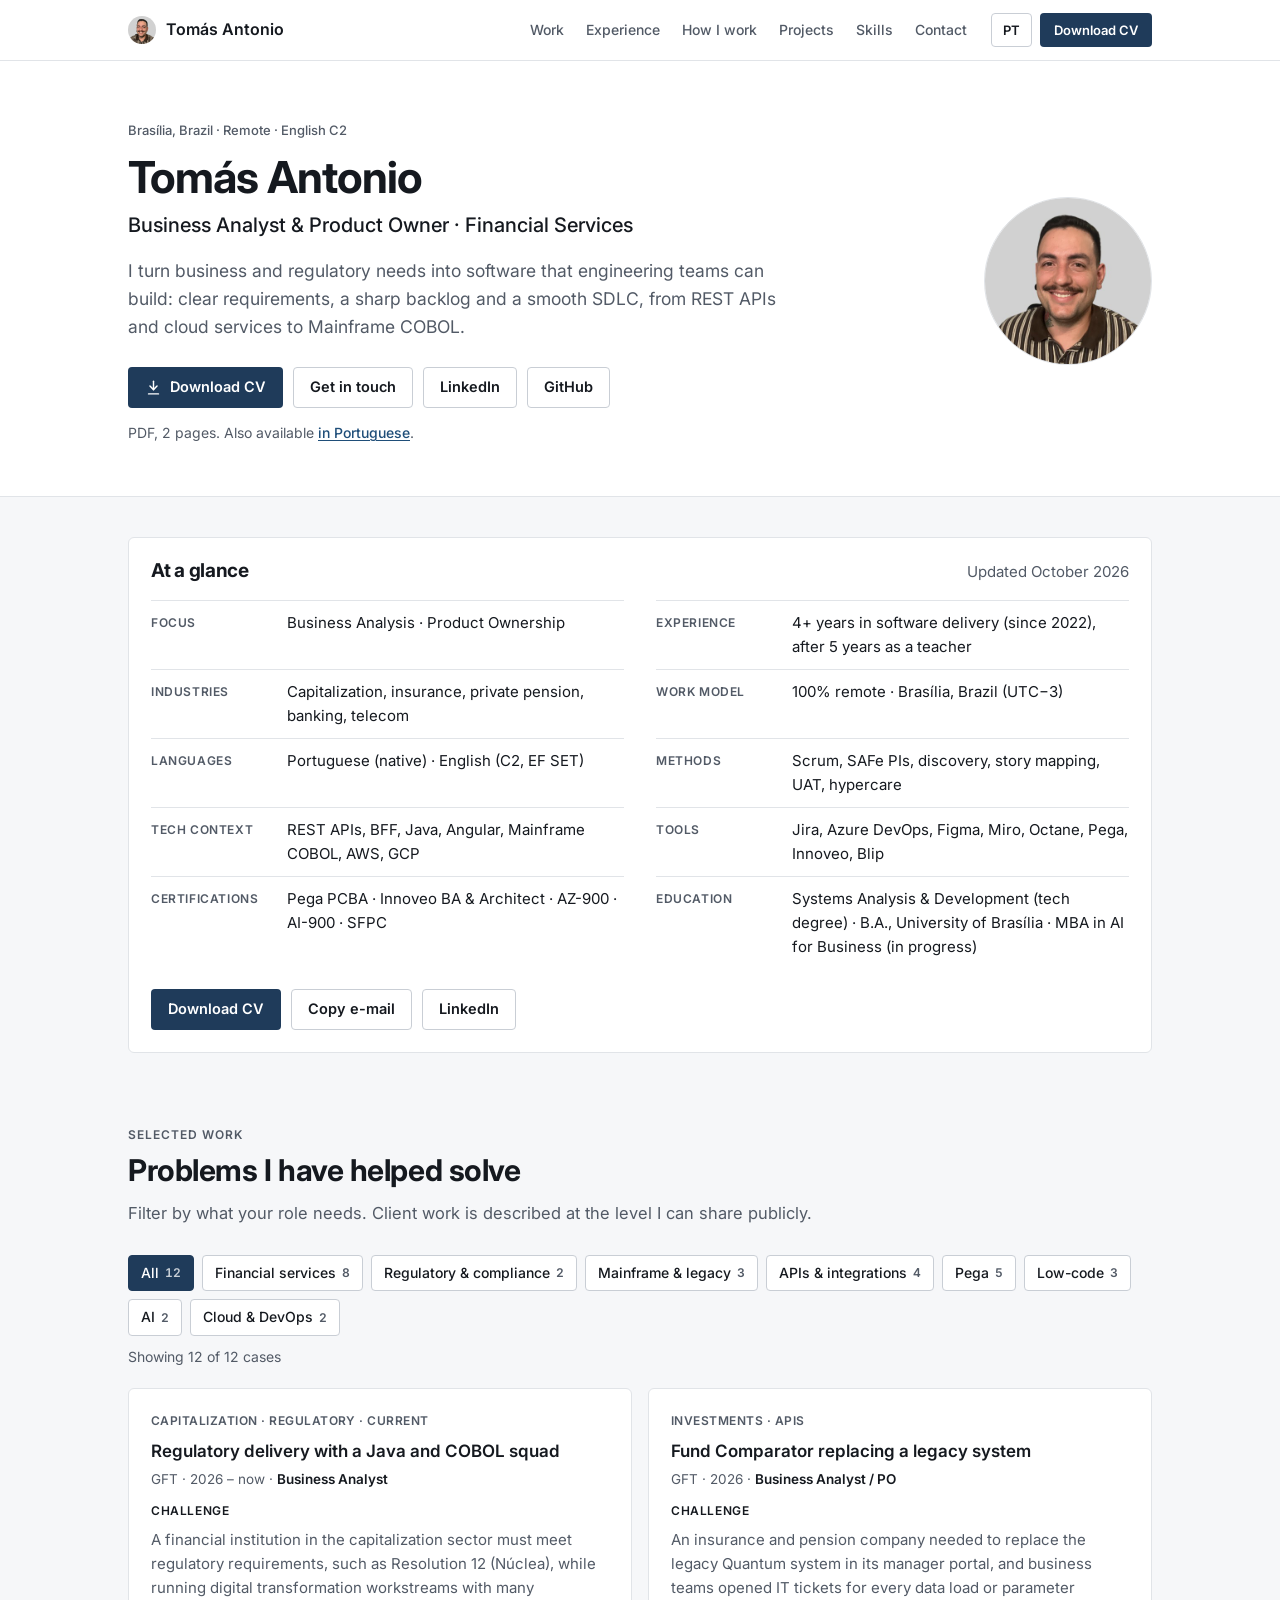
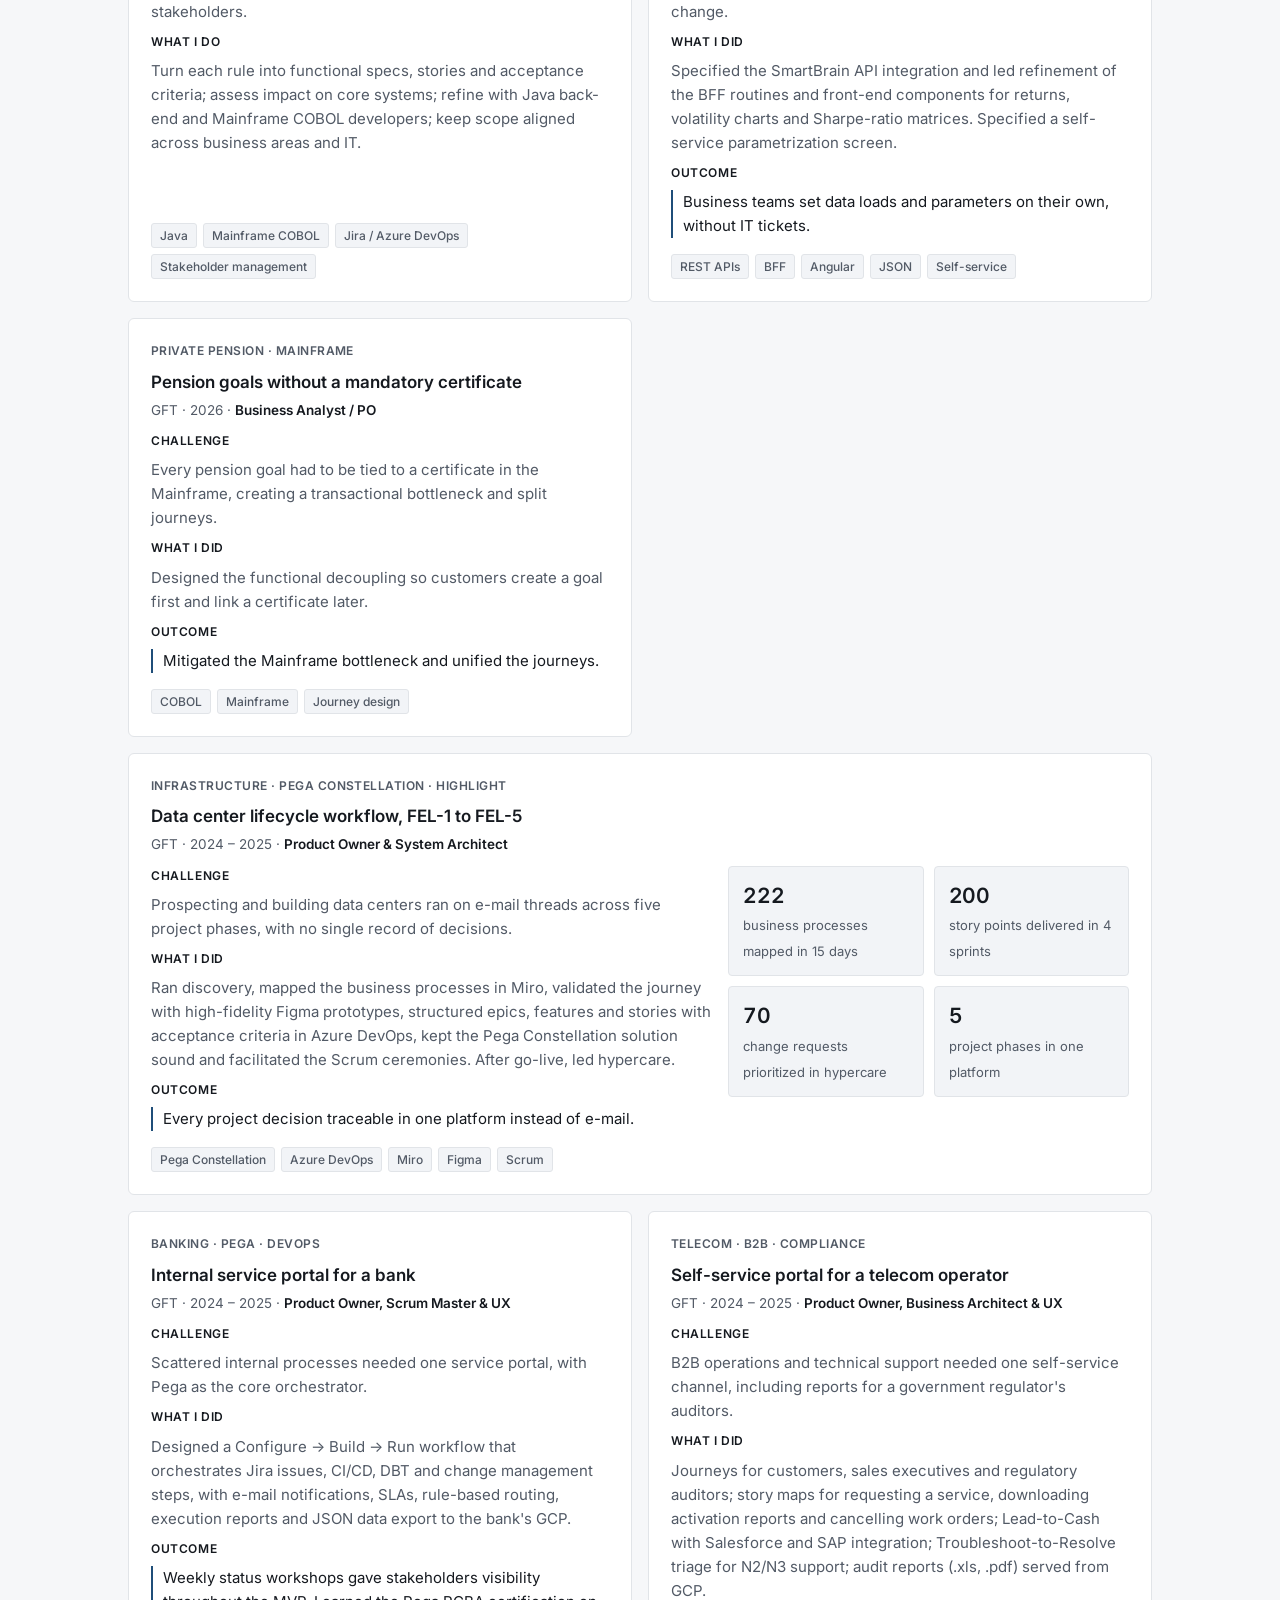
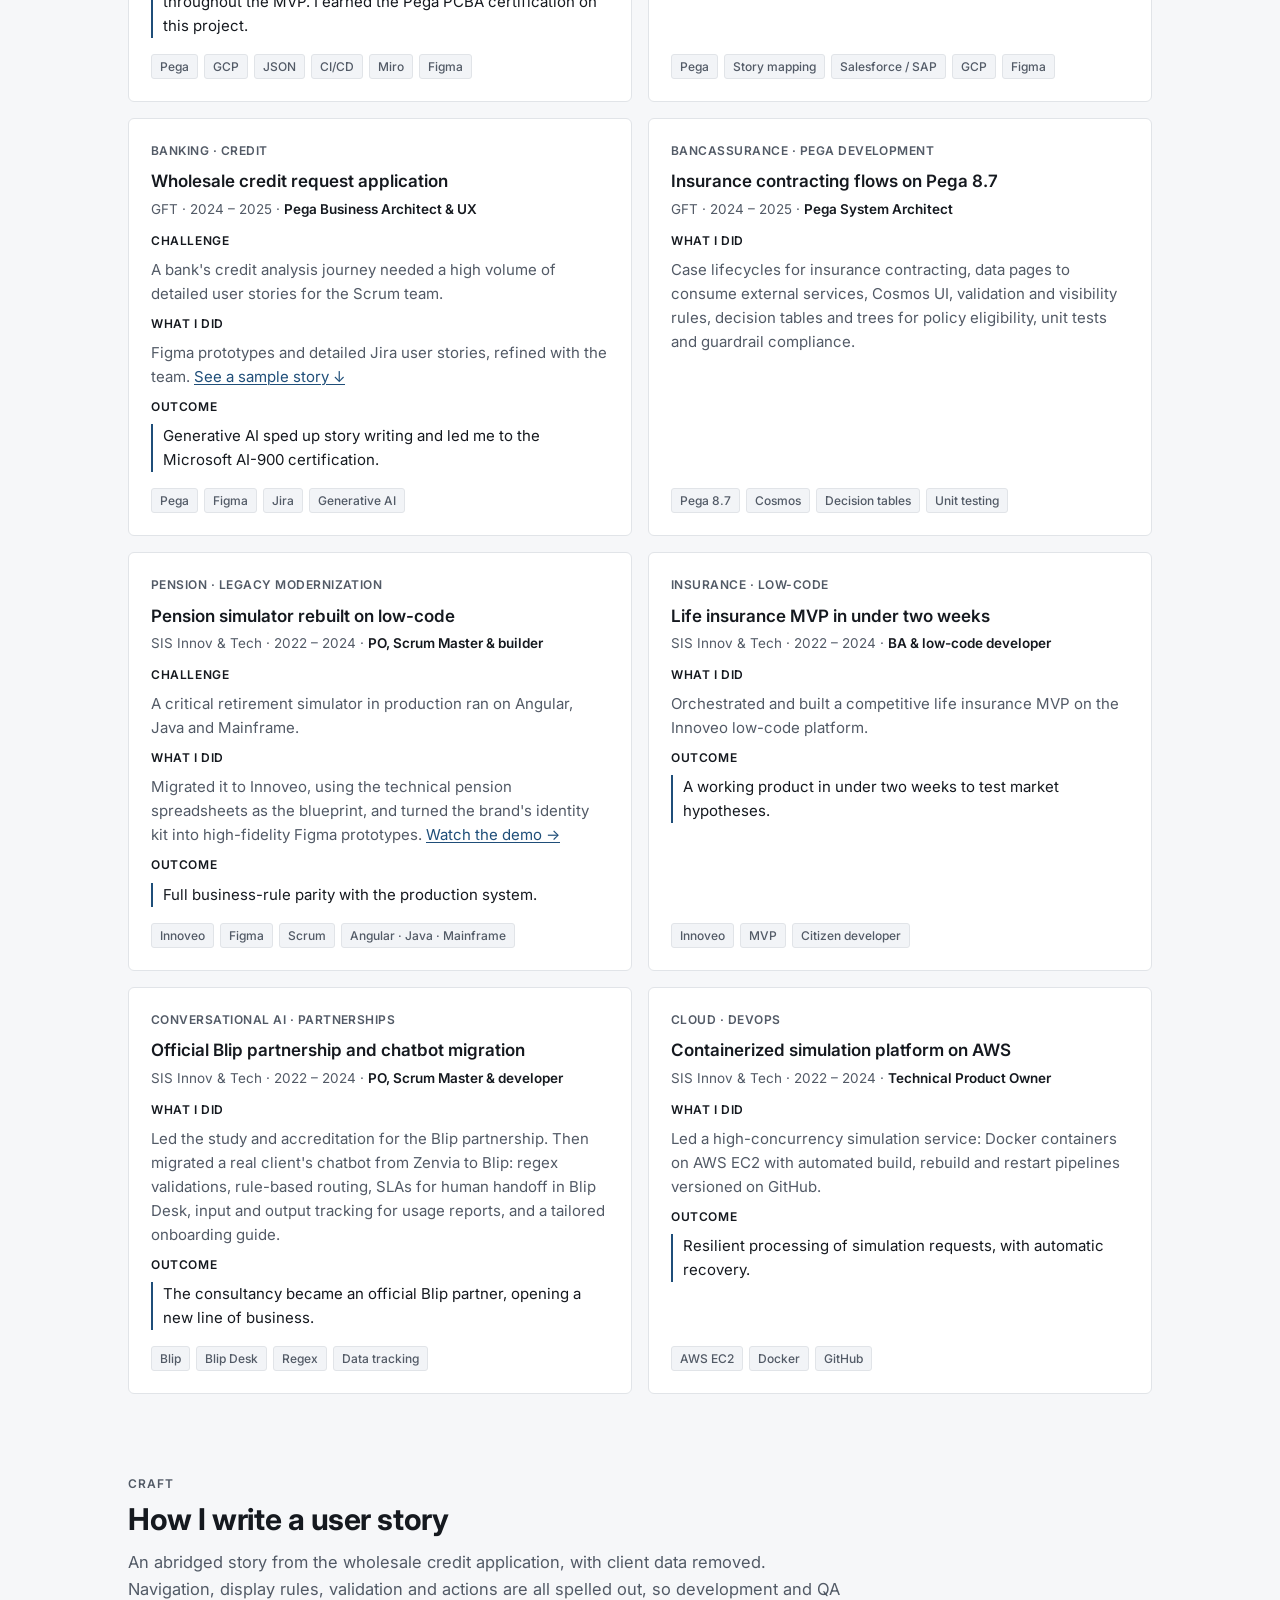
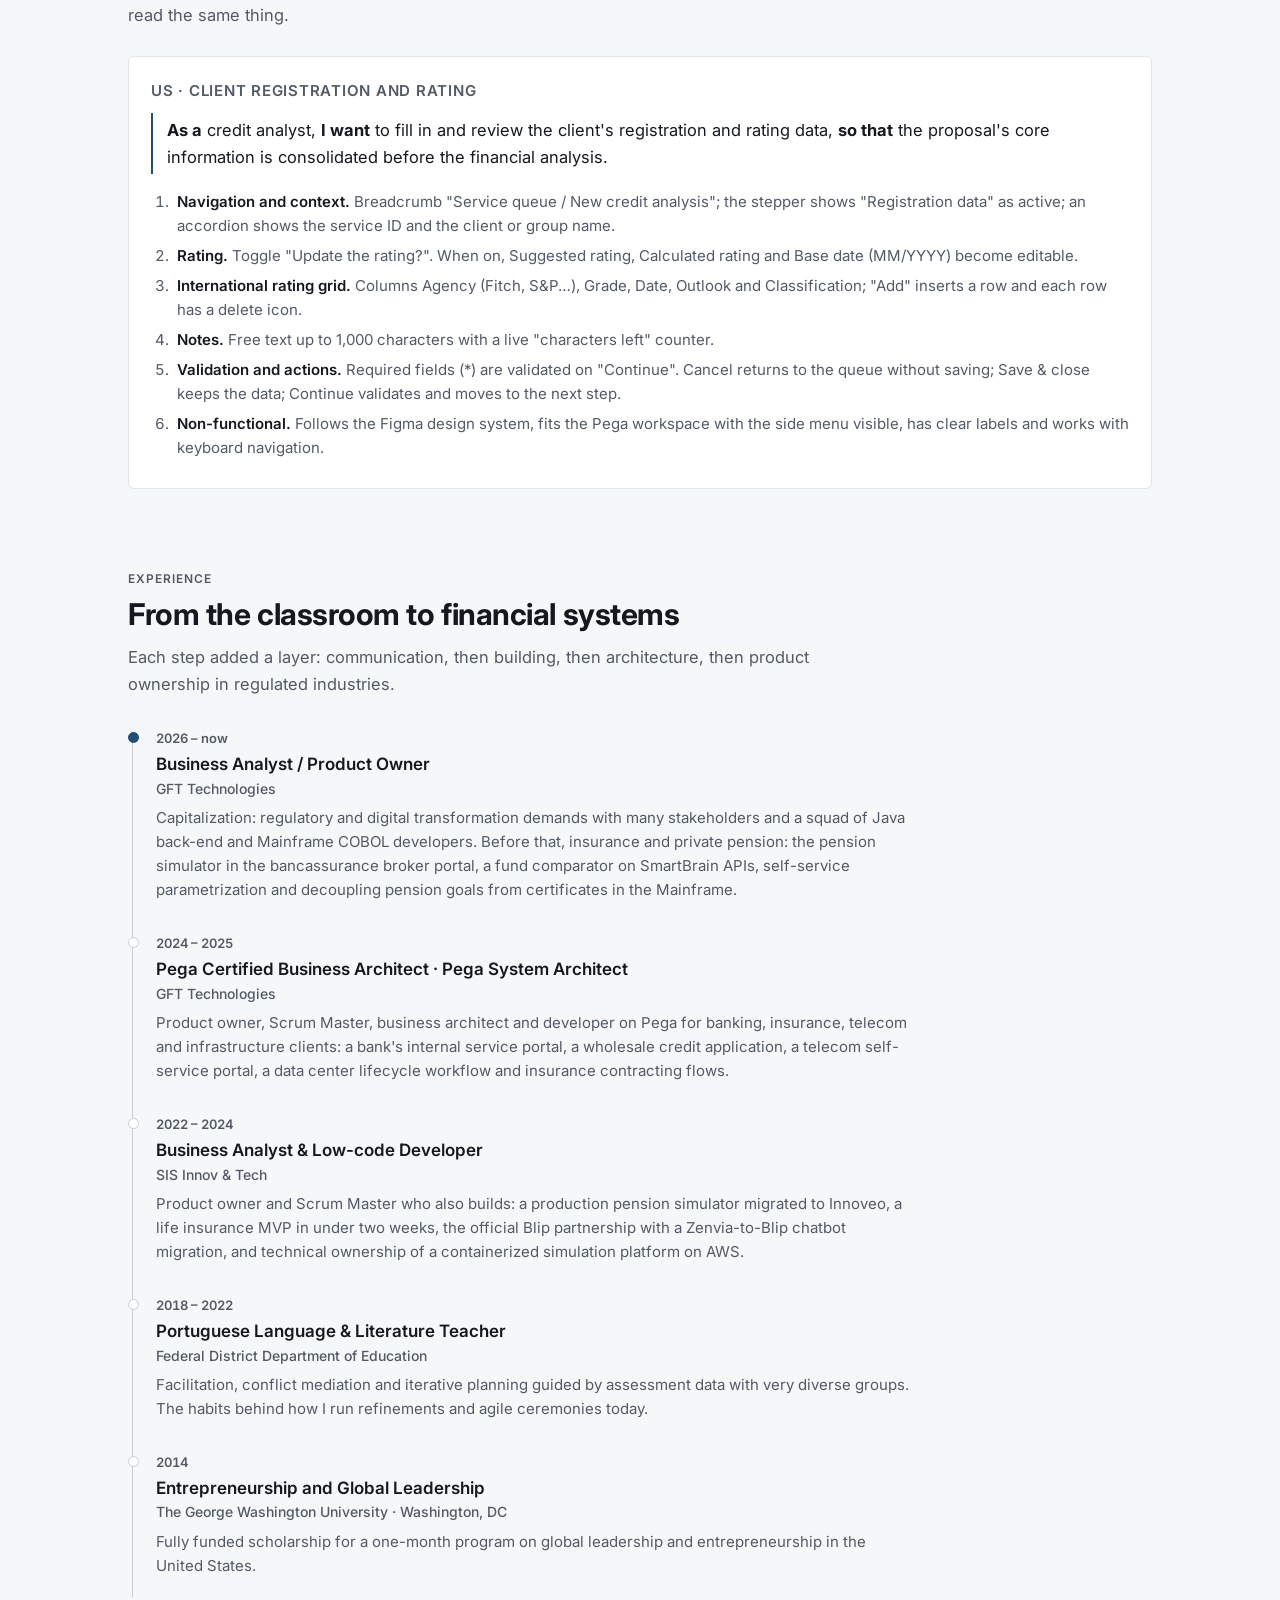
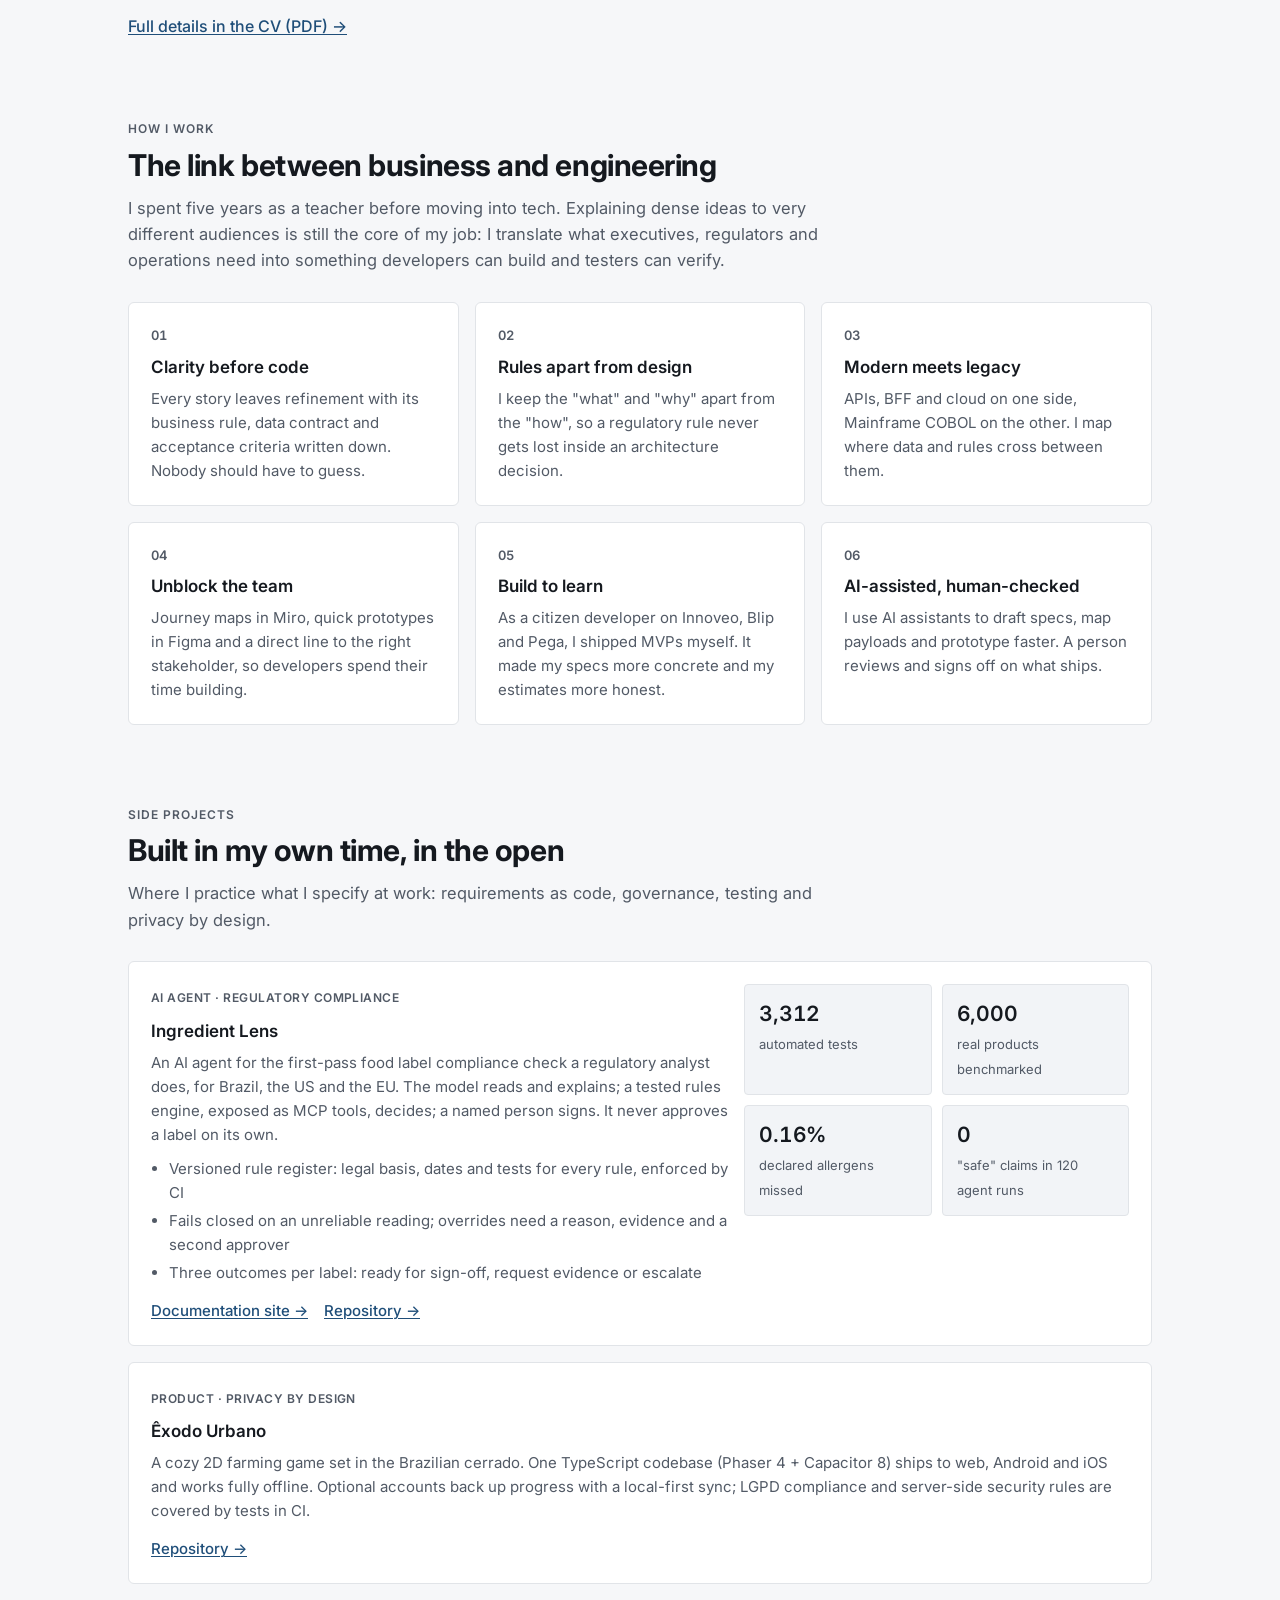
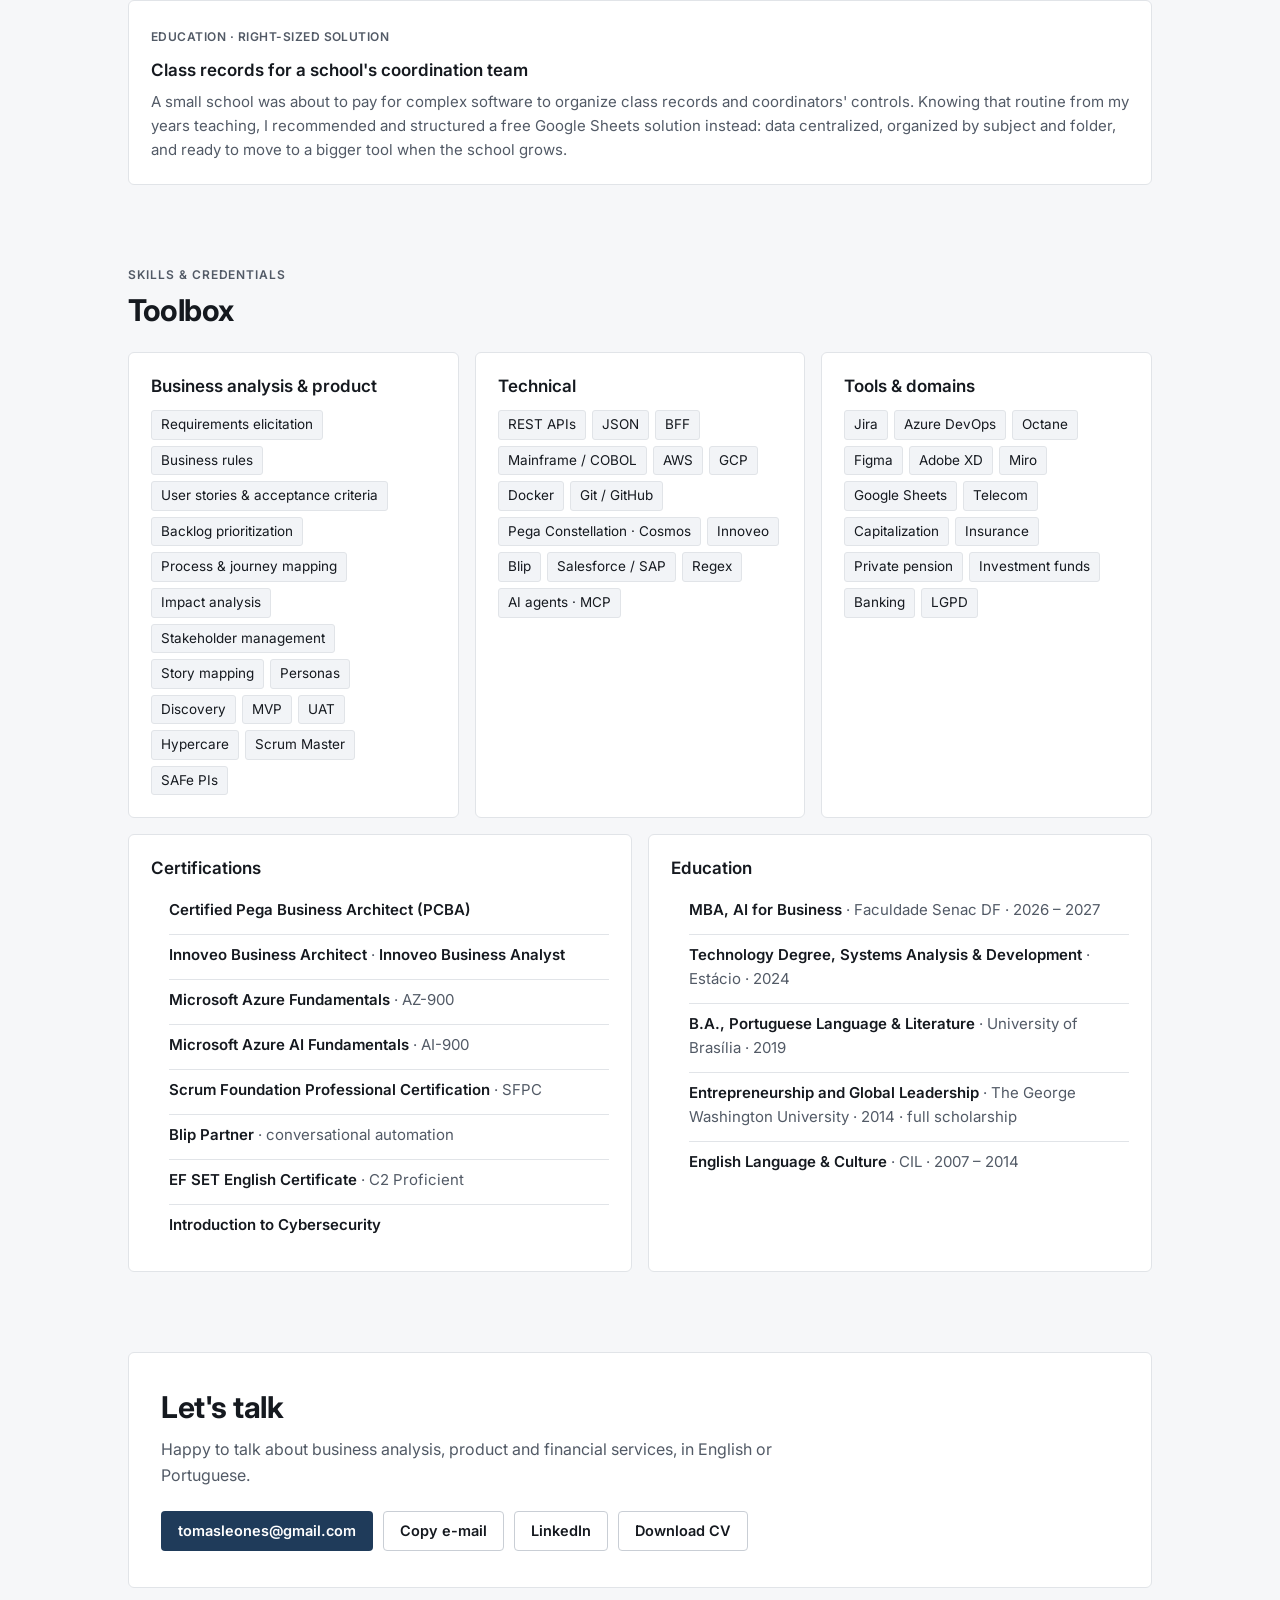
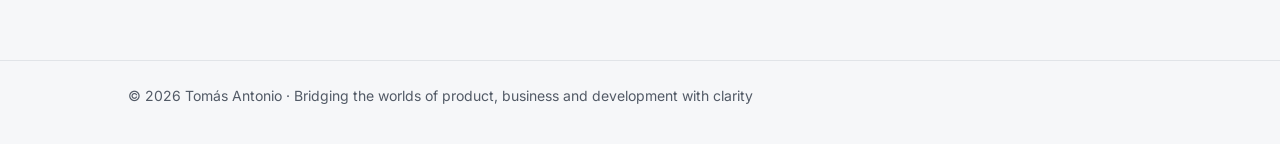
==== commit 7d497928: "Give the site a more sober, professional look Replace the brutalist desert-haze identity (vector sce" ====
--- a/index.html
+++ b/index.html
@@ -5,8 +5,8 @@
 <meta name="viewport" content="width=device-width, initial-scale=1">
 <title>Tomás Antonio · Business Analyst & Product Owner</title>
 <meta name="description" content="Business Analyst and Product Owner for financial services: capitalization, insurance, pension and banking. Requirements, backlog and SDLC across REST APIs, cloud and Mainframe COBOL. Remote, English C2.">
-<meta name="theme-color" content="#e6dece" media="(prefers-color-scheme: light)">
-<meta name="theme-color" content="#100d0a" media="(prefers-color-scheme: dark)">
+<meta name="theme-color" content="#ffffff" media="(prefers-color-scheme: light)">
+<meta name="theme-color" content="#171b21" media="(prefers-color-scheme: dark)">
 <link rel="canonical" href="https://t0masleones.github.io/">
 <meta property="og:type" content="profile">
 <meta property="og:url" content="https://t0masleones.github.io/">
@@ -17,11 +17,10 @@
 <meta property="og:image:height" content="400">
 <meta property="og:image:alt" content="Tomás Antonio">
 <meta name="twitter:card" content="summary">
-<link rel="icon" href="data:image/svg+xml,%3Csvg xmlns='http://www.w3.org/2000/svg' viewBox='0 0 100 100'%3E%3Crect width='100' height='100' fill='%23c9561a'/%3E%3Crect x='36' y='14' width='28' height='86' fill='%2317110b'/%3E%3C/svg%3E">
+<link rel="icon" href="data:image/svg+xml,%3Csvg xmlns='http://www.w3.org/2000/svg' viewBox='0 0 64 64'%3E%3Crect width='64' height='64' rx='8' fill='%231F3B5A'/%3E%3Ctext x='32' y='42' font-family='Segoe UI,Arial,sans-serif' font-size='28' font-weight='700' fill='%23fff' text-anchor='middle'%3ETA%3C/text%3E%3C/svg%3E">
 <link rel="preconnect" href="https://fonts.googleapis.com">
 <link rel="preconnect" href="https://fonts.gstatic.com" crossorigin>
-<link href="https://fonts.googleapis.com/css2?family=Archivo:wdth,wght@62..125,100..900&family=Newsreader:ital,opsz,wght@0,6..72,400;1,6..72,400&display=swap" rel="stylesheet">
-<script>document.documentElement.classList.add('js')</script>
+<link href="https://fonts.googleapis.com/css2?family=Inter:wght@400;500;600;700&display=swap" rel="stylesheet">
 <script type="application/ld+json">
 {
   "@context": "https://schema.org",
@@ -37,463 +36,261 @@
 }
 </script>
 <style>
-  /* ---------- tokens ---------- */
   :root {
-    --bg: #e6dece;
-    --text: #17110b;
-    --muted: #5f5445;
-    --rule: #c5baa6;
-    --rule-strong: #17110b;
-    --mass: #17110b;
-    --accent: #a53a0a;
-    --block: #a53a0a;
-    --on-block: #f6ecdc;
-    /* concrete stays dark in both themes */
-    --slab: #17110b;
-    --on-slab: #eee3d0;
-    --on-slab-muted: #ab9d87;
-    --on-slab-rule: #3d3226;
-    --spice: #f0813a;
-    --gutter: clamp(20px, 4vw, 64px);
-    --section: clamp(80px, 10vw, 152px);
-    --h2: clamp(29px, 3.9vw, 60px);
-    --sky: clamp(170px, min(24vw, 32vh), 420px);
-    --wall-pad: clamp(14px, 1.7vw, 26px);
-    --u: max(calc(100vw / 1600), calc(var(--sky) / 460));
-    --sans: Archivo, "Helvetica Neue", Helvetica, Arial, sans-serif;
-    --serif: Newsreader, Georgia, "Times New Roman", serif;
-    --ease: cubic-bezier(.16, 1, .3, 1);
-    --grain-film: url("data:image/svg+xml,%3Csvg xmlns='http://www.w3.org/2000/svg' width='240' height='240'%3E%3Cfilter id='n'%3E%3CfeTurbulence type='fractalNoise' baseFrequency='.9' numOctaves='2' stitchTiles='stitch'/%3E%3CfeColorMatrix values='0 0 0 0 .23 0 0 0 0 .16 0 0 0 0 .09 0 0 0 .55 -.22'/%3E%3C/filter%3E%3Crect width='240' height='240' filter='url(%23n)'/%3E%3C/svg%3E");
-    --grain-page: url("data:image/svg+xml,%3Csvg xmlns='http://www.w3.org/2000/svg' width='240' height='240'%3E%3Cfilter id='n'%3E%3CfeTurbulence type='fractalNoise' baseFrequency='.9' numOctaves='2' stitchTiles='stitch'/%3E%3CfeColorMatrix values='0 0 0 0 .23 0 0 0 0 .16 0 0 0 0 .09 0 0 0 .3 -.135'/%3E%3C/filter%3E%3Crect width='240' height='240' filter='url(%23n)'/%3E%3C/svg%3E");
-    --grain-slab: url("data:image/svg+xml,%3Csvg xmlns='http://www.w3.org/2000/svg' width='240' height='240'%3E%3Cfilter id='n'%3E%3CfeTurbulence type='fractalNoise' baseFrequency='.9' numOctaves='2' stitchTiles='stitch'/%3E%3CfeColorMatrix values='0 0 0 0 1 0 0 0 0 .9 0 0 0 0 .78 0 0 0 .24 -.1'/%3E%3C/filter%3E%3Crect width='240' height='240' filter='url(%23n)'/%3E%3C/svg%3E");
-    /* board-marked concrete: tie holes, panel joints, board lines, grain */
-    --formwork:
-      radial-gradient(circle at 60px 38px, rgba(0, 0, 0, .7) 0 2.2px, rgba(255, 232, 200, .07) 2.6px 3.2px, transparent 3.6px) 0 0 / 120px 76px,
-      repeating-linear-gradient(90deg, rgba(0, 0, 0, .45) 0 1px, rgba(255, 232, 200, .035) 1px 2px, transparent 2px 240px),
-      repeating-linear-gradient(0deg, rgba(255, 232, 200, .03) 0 1px, transparent 1px 19px),
-      var(--grain-slab);
-    --photo: sepia(.5) saturate(1.25) contrast(1.04) brightness(.82);
-    color-scheme: light;
+    --bg: #f6f7f9;
+    --surface: #ffffff;
+    --surface-2: #f2f4f7;
+    --text: #15191f;
+    --muted: #525a66;
+    --border: #e1e4e8;
+    --border-strong: #c9ced5;
+    --accent: #1f4e79;
+    --btn-bg: #1f3b5a;
+    --btn-bg-hover: #172e47;
+    --btn-text: #ffffff;
   }
   @media (prefers-color-scheme: dark) {
     :root {
-      --bg: #100d0a;
-      --text: #e8decc;
-      --muted: #a09482;
-      --rule: #342b20;
-      --rule-strong: #5c4e3c;
-      --mass: #43362a;
-      --accent: #ee7f37;
-      --block: #d05c1e;
-      --on-block: #150d07;
-      --slab: #1b1510;
-      --grain-page: url("data:image/svg+xml,%3Csvg xmlns='http://www.w3.org/2000/svg' width='240' height='240'%3E%3Cfilter id='n'%3E%3CfeTurbulence type='fractalNoise' baseFrequency='.9' numOctaves='2' stitchTiles='stitch'/%3E%3CfeColorMatrix values='0 0 0 0 1 0 0 0 0 .9 0 0 0 0 .78 0 0 0 .16 -.072'/%3E%3C/filter%3E%3Crect width='240' height='240' filter='url(%23n)'/%3E%3C/svg%3E");
-      color-scheme: dark;
+      --bg: #111418;
+      --surface: #171b21;
+      --surface-2: #1e232a;
+      --text: #e6e8eb;
+      --muted: #a2a9b3;
+      --border: #2a3038;
+      --border-strong: #3a414b;
+      --accent: #8fb4d9;
+      --btn-bg: #d7e2ee;
+      --btn-bg-hover: #ffffff;
+      --btn-text: #111418;
     }
   }
 
-  /* ---------- base ---------- */
   * { box-sizing: border-box; }
   [hidden] { display: none !important; }
-  html { scroll-behavior: smooth; scroll-padding-top: 88px; -webkit-text-size-adjust: 100%; }
+  html { scroll-behavior: smooth; scroll-padding-top: 72px; }
+  @media (prefers-reduced-motion: reduce) { html { scroll-behavior: auto; } * { transition: none !important; } }
   body {
     margin: 0;
-    background: var(--grain-page), var(--bg);
+    background: var(--bg);
     color: var(--text);
-    font-family: var(--sans);
-    font-size: 17px;
-    line-height: 1.55;
+    font-family: Inter, "Segoe UI", system-ui, -apple-system, Arial, sans-serif;
+    font-size: 16px;
+    line-height: 1.6;
     -webkit-font-smoothing: antialiased;
-    text-rendering: optimizeLegibility;
-    font-variant-numeric: lining-nums;
-  }
-  ::selection { background: var(--block); color: var(--on-block); }
+  }
+  a { color: var(--accent); text-underline-offset: 2px; text-decoration-thickness: 1px; }
   img { max-width: 100%; }
-  p, dd, li { text-wrap: pretty; }
-
-  a {
-    color: inherit;
-    text-decoration: underline;
-    text-decoration-thickness: 1px;
-    text-decoration-color: var(--accent);
-    text-underline-offset: .22em;
-    transition: color .25s ease, text-underline-offset .25s var(--ease);
-  }
-  a:hover { color: var(--accent); text-underline-offset: .32em; }
 
   /* language switch: every translatable element exists in both languages */
   html[data-lang="en"] [data-l="pt"],
   html[data-lang="pt"] [data-l="en"] { display: none !important; }
 
-  .wrap { width: 100%; max-width: 1520px; margin: 0 auto; padding: 0 var(--gutter); }
-
-  .skip { position: absolute; left: -999px; top: 8px; background: var(--text); color: var(--bg); padding: 8px 12px; z-index: 100; }
+  .wrap { width: 100%; max-width: 1080px; margin: 0 auto; padding: 0 16px; }
+  @media (min-width: 720px) { .wrap { padding: 0 28px; } }
+
+  .skip { position: absolute; left: -999px; top: 8px; background: var(--surface); padding: 8px 12px; border-radius: 4px; z-index: 100; }
   .skip:focus { left: 8px; }
-  :focus-visible { outline: 2px solid var(--accent); outline-offset: 3px; }
+  :focus-visible { outline: 2px solid var(--accent); outline-offset: 2px; border-radius: 4px; }
   .sr-only { position: absolute; width: 1px; height: 1px; padding: 0; margin: -1px; overflow: hidden; clip: rect(0, 0, 0, 0); white-space: nowrap; border: 0; }
-  .nw { white-space: nowrap; }
-
-  /* stamped signage */
-  .eyebrow, .kicker, .tag, .chips span, .updated, .filter, .filter-status, .nav-links a, .lang-btn, .nav-cv, .btn, .story-title {
-    font-stretch: 82%; font-weight: 600; font-size: 14px; letter-spacing: .055em; text-transform: uppercase;
-  }
-
-  /* ---------- nav ---------- */
+
+  /* nav */
   .nav {
     position: sticky; top: 0; z-index: 50;
-    background: var(--bg);
-    border-bottom: 2px solid var(--mass);
-  }
-  .nav .wrap { display: flex; align-items: center; gap: 24px; height: 62px; }
-  .brand { display: inline-flex; align-items: center; gap: 12px; font-stretch: 115%; font-weight: 700; font-size: 15px; letter-spacing: -.01em; text-decoration: none; white-space: nowrap; }
-  .brand:hover { color: inherit; }
-  .brand img { width: 28px; height: 28px; object-fit: cover; filter: var(--photo); }
-  .nav-links { display: flex; gap: 26px; margin-left: auto; }
-  .nav-links a { position: relative; padding: 6px 0; text-decoration: none; white-space: nowrap; }
-  .nav-links a::after {
-    content: ""; position: absolute; left: 0; right: 0; bottom: 0; height: 3px;
-    background: var(--accent); transform: scaleX(0); transform-origin: right; transition: transform .45s var(--ease);
-  }
-  .nav-links a:hover { color: inherit; }
-  .nav-links a:hover::after, .nav-links a.active::after { transform: scaleX(1); transform-origin: left; }
-  .nav-actions { display: flex; align-items: center; gap: 8px; margin-left: 12px; }
-  .lang-btn, .menu-btn, .nav-cv {
-    display: inline-flex; align-items: center; height: 36px; padding: 0 12px;
-    font-family: inherit; text-decoration: none; white-space: nowrap; cursor: pointer;
-    border: 2px solid var(--mass); background: transparent; color: var(--text);
-    transition: background .25s ease, color .25s ease, border-color .25s ease;
-  }
-  .lang-btn:hover, .menu-btn:hover { border-color: var(--accent); }
-  .nav-cv { background: var(--text); border-color: var(--text); color: var(--bg); }
-  .nav-cv:hover { background: var(--block); border-color: var(--block); color: var(--on-block); }
-  .menu-btn { display: none; padding: 0 7px; }
+    background: color-mix(in srgb, var(--surface) 94%, transparent);
+    backdrop-filter: blur(8px);
+    border-bottom: 1px solid var(--border);
+  }
+  .nav .wrap { display: flex; align-items: center; gap: 16px; height: 60px; }
+  .brand { display: inline-flex; align-items: center; gap: 10px; font-weight: 600; color: var(--text); text-decoration: none; white-space: nowrap; }
+  .brand img { width: 28px; height: 28px; border-radius: 50%; object-fit: cover; }
+  .nav-links { display: flex; gap: 22px; margin-left: auto; }
+  .nav-links a { color: var(--muted); text-decoration: none; font-size: 14px; font-weight: 500; }
+  .nav-links a:hover { color: var(--text); }
+  .nav-actions { display: flex; align-items: center; gap: 8px; margin-left: 8px; }
+  .lang-btn, .menu-btn {
+    border: 1px solid var(--border-strong); background: var(--surface); color: var(--text);
+    font: inherit; font-size: 13px; font-weight: 600; height: 34px; padding: 0 11px; border-radius: 4px; cursor: pointer;
+  }
+  .lang-btn:hover, .menu-btn:hover { background: var(--surface-2); }
+  .menu-btn { display: none; padding: 0 8px; }
   .menu-btn svg { width: 18px; height: 18px; display: block; }
-  @media (max-width: 1119px) {
+  .nav-cv {
+    display: inline-flex; align-items: center; height: 34px; padding: 0 14px; border-radius: 4px;
+    background: var(--btn-bg); color: var(--btn-text); font-size: 13px; font-weight: 600; text-decoration: none; white-space: nowrap;
+  }
+  .nav-cv:hover { background: var(--btn-bg-hover); }
+  @media (max-width: 859px) {
     .nav-actions { margin-left: auto; }
-    .menu-btn { display: inline-flex; }
+    .menu-btn { display: inline-flex; align-items: center; }
     .nav-links {
-      display: none; position: absolute; top: 62px; left: 0; right: 0;
-      flex-direction: column; gap: 0; margin: 0; padding: 0 var(--gutter) 12px;
-      background: var(--bg); border-bottom: 2px solid var(--mass);
+      display: none; position: absolute; top: 60px; left: 0; right: 0;
+      flex-direction: column; gap: 0; margin: 0; padding: 4px 16px 12px;
+      background: var(--surface); border-bottom: 1px solid var(--border);
     }
     .nav-links.open { display: flex; }
-    .nav-links a { padding: 14px 0; font-size: 18px; border-top: 1px solid var(--rule); }
+    .nav-links a { padding: 12px 0; font-size: 16px; border-top: 1px solid var(--border); }
     .nav-links a:first-child { border-top: 0; }
-    .nav-links a::after { display: none; }
     .hide-sm { display: none; }
   }
-  @media (max-width: 380px) {
-    .nav .wrap { gap: 10px; }
-    .brand { gap: 8px; font-size: 14px; }
-    .nav-actions { gap: 6px; }
-    .lang-btn, .nav-cv { padding: 0 9px; }
-  }
-
-  /* ---------- buttons ---------- */
+
+  /* buttons */
   .btn {
-    display: inline-flex; align-items: center; gap: 10px;
-    min-height: 48px; padding: 12px 20px;
-    font-family: inherit; line-height: 1.2;
-    text-decoration: none; cursor: pointer;
-    color: var(--text); background: transparent; border: 2px solid var(--rule-strong);
-    transition: background .25s ease, color .25s ease, border-color .25s ease;
-  }
-  @media (max-width: 1199px) { .btn { padding-inline: 16px; } }
-  .btn svg { width: 18px; height: 18px; flex: none; stroke-linecap: square; stroke-linejoin: miter; transition: transform .45s var(--ease); }
-  .btn svg.mark { width: 16px; height: 16px; }
-  .btn[download]:hover svg { transform: translateY(2px); }
-  .btn:hover { color: var(--bg); background: var(--text); border-color: var(--text); }
-  .btn-primary, .btn-solid { background: var(--text); border-color: var(--text); color: var(--bg); }
-  .btn-primary:hover, .btn-solid:hover { background: var(--block); border-color: var(--block); color: var(--on-block); }
+    display: inline-flex; align-items: center; gap: 8px;
+    padding: 10px 16px; border-radius: 4px; font-family: inherit; font-weight: 600; font-size: 14.5px; line-height: 1.3;
+    text-decoration: none; border: 1px solid transparent; background: none; cursor: pointer;
+    transition: background-color .15s ease, border-color .15s ease;
+  }
+  .btn svg { width: 17px; height: 17px; flex: none; }
+  .btn-primary, .btn-solid { background: var(--btn-bg); color: var(--btn-text); }
+  .btn-primary:hover, .btn-solid:hover { background: var(--btn-bg-hover); }
+  .btn-ghost, .btn-outline { background: var(--surface); color: var(--text); border-color: var(--border-strong); }
+  .btn-ghost:hover, .btn-outline:hover { background: var(--surface-2); }
   .copied-label { display: none; }
   .copied .copy-label { display: none; }
   .copied .copied-label { display: inline; }
 
-  /* ---------- scenes ---------- */
-  .scene {
-    position: relative; overflow: hidden; height: var(--sky); isolation: isolate;
-    background: radial-gradient(120% 150% at 61% 86%, #f9d6a0 0%, #ef9f51 26%, #d0702b 52%, #a64c18 78%, #84390f 100%);
-  }
-  .scene .layer { position: absolute; inset: 0; display: block; width: 100%; height: 100%; }
-  .scene .layer-near { z-index: 4; }
-  /* slow dust crossing the frame */
-  .scene::before {
-    content: ""; position: absolute; z-index: 3; inset: 8% -30%; pointer-events: none;
-    background:
-      radial-gradient(38% 34% at 22% 66%, rgba(255, 214, 160, .34), transparent 70%),
-      radial-gradient(30% 26% at 70% 80%, rgba(255, 226, 186, .3), transparent 70%),
-      radial-gradient(24% 30% at 48% 40%, rgba(255, 196, 132, .18), transparent 70%);
-    animation: dust 70s ease-in-out infinite alternate;
-  }
-  /* film grain, which also hides banding in the haze */
-  .scene::after { content: ""; position: absolute; z-index: 6; inset: 0; pointer-events: none; background: var(--grain-film); background-size: 180px; opacity: .9; }
-  @keyframes dust { from { transform: translateX(-9%); } to { transform: translateX(9%); } }
-
-  .scene-panorama .layer-sun { translate: 0 calc(var(--p, 0) * 90px); }
-  .scene-panorama .layer-far { translate: 0 calc(var(--p, 0) * 54px); }
-  .scene-panorama .layer-mid { translate: 0 calc(var(--p, 0) * 24px); }
-  .walker {
-    position: absolute; z-index: 5; left: 0; bottom: 0; display: block; color: #140b05;
-    width: max(5px, calc(var(--u) * 7)); aspect-ratio: 10 / 24;
-    animation: walk 340s linear -214s infinite;
-  }
-  .walker svg { display: block; width: 100%; height: 100%; fill: currentColor; }
-  @keyframes walk { from { transform: translateX(-3vw); } to { transform: translateX(103vw); } }
-
-  .scene-corridor { background: #1a0c05; }
-  .scene-corridor::before { display: none; }
-  .scene-dunes { background: linear-gradient(#d68444 0%, #ecab70 34%, #f8d4a2 66%, #fbe2bc 100%); }
-  .scene-dunes .layer-far { translate: 0 calc(var(--p, 0) * 22px); }
-  .scene-dunes .layer-slabs { translate: 0 calc(var(--p, 0) * 44px); }
-  .scene-dunes .layer-mid { translate: 0 calc(var(--p, 0) * 12px); }
-  .scene-corridor .layer { transform-origin: 50% calc(100% - var(--u) * 130); }
-  .scene-corridor .layer-far, .scene-corridor .layer-figure { scale: calc(1 + var(--p, 0) * .06); }
-  .scene-corridor .layer-near { scale: calc(1 + var(--p, 0) * .16); }
-
-  /* ---------- hero ---------- */
-  .hero { padding: 0 0 clamp(44px, 6vw, 88px); overflow-x: clip; }
-  .hero-grid { display: grid; grid-template-columns: minmax(0, 1fr); container-type: inline-size; }
-  .hero-grid > div:not(.scene) { display: contents; }
-  .scene-panorama { grid-column: 1 / -1; grid-row: 1; margin-inline: calc(50% - 50vw); animation: dissolve 1.8s ease both; }
-  @keyframes dissolve { from { opacity: 0; } }
-  .eyebrow { grid-column: 1 / -1; grid-row: 1; align-self: start; justify-self: start; z-index: 1; margin-top: clamp(14px, 1.6vw, 22px); padding: 5px 10px; background: var(--slab); color: var(--on-slab); }
-  .hero h1 {
-    grid-column: 1 / -1; grid-row: 2; position: relative; z-index: 0;
-    margin: 0 0 clamp(40px, min(4.2vw, 6.5vh), 64px); padding: var(--wall-pad) 0 clamp(16px, 1.9vw, 30px);
-    font-size: 17cqi; font-stretch: 125%; font-weight: 800; line-height: .96; letter-spacing: -.035em; text-transform: uppercase;
-    color: var(--on-slab);
-  }
-  /* the wall: full-bleed concrete carrying the name, its shadow falling on the sand */
-  .hero h1::before {
-    content: ""; position: absolute; z-index: -1; top: 0; bottom: 0; left: calc(50% - 50vw); width: 100vw;
-    background: var(--formwork), var(--slab);
-    box-shadow: inset 0 1px 0 rgba(255, 208, 150, .42);
-  }
-  .hero h1::after {
-    content: ""; position: absolute; z-index: -1; top: 100%; left: calc(50% - 50vw); width: 100vw; height: clamp(44px, 5.5vw, 84px);
-    background: linear-gradient(rgba(23, 17, 11, .3), transparent);
-    pointer-events: none;
-  }
-  .name { display: block; margin-left: -.035em; animation: carve 1.3s var(--ease) .15s both; }
-  @keyframes carve { from { opacity: 0; transform: translateY(16%); } }
-  /* on small screens the photo sits in the gap the short first name leaves */
-  .portrait { grid-column: 1; grid-row: 2; z-index: 1; justify-self: end; align-self: start; width: 18cqi; margin: calc(var(--wall-pad) - 2.44cqi) 0 0; }
-  .portrait img { display: block; width: 100%; height: auto; aspect-ratio: 1; object-fit: cover; filter: var(--photo); }
-  .hero .role { margin: 0 0 18px; font-family: var(--serif); font-style: italic; font-size: clamp(21px, 2vw, 28px); line-height: 1.25; color: var(--accent); }
-  .hero .lead { margin: 0 0 26px; max-width: 34em; font-size: clamp(21px, 2vw, 29px); line-height: 1.26; letter-spacing: -.016em; }
-  .cta { display: flex; flex-wrap: wrap; gap: 8px; }
-  @media (max-width: 559px) {
-    .hero .cta { display: grid; grid-template-columns: repeat(2, minmax(0, 1fr)); }
-    .hero .cta .btn { justify-content: center; }
-    .hero .cta .btn-primary, .hero .cta [href="#contact"] { grid-column: 1 / -1; }
-  }
-  .alt-cv { margin: 16px 0 0; font-size: 15px; color: var(--muted); }
+  /* hero */
+  .hero {
+    background: var(--surface);
+    border-bottom: 1px solid var(--border);
+    padding: 56px 0 52px;
+  }
+  .hero-grid { display: grid; grid-template-columns: 1fr; gap: 24px; align-items: center; }
+  @media (min-width: 760px) { .hero-grid { grid-template-columns: 1fr auto; gap: 56px; } }
+  .portrait { margin: 0; order: -1; }
+  .portrait img {
+    display: block; width: 80px; height: 80px; border-radius: 50%; object-fit: cover;
+    border: 1px solid var(--border);
+  }
   @media (min-width: 760px) {
-    .hero-grid { grid-template-columns: repeat(12, minmax(0, 1fr)); column-gap: 24px; grid-template-rows: auto auto auto auto auto auto 1fr; }
-    .hero h1 { font-size: 9.33cqi; white-space: nowrap; }
-    .portrait { grid-column: 1 / span 3; grid-row: 3 / span 4; justify-self: stretch; width: 100%; margin: 0; }
-    .hero .role, .hero .lead, .cta, .alt-cv { grid-column: 5 / -1; }
-    .hero .lead { grid-column: 5 / span 8; }
-  }
-
-  /* ---------- snapshot ---------- */
-  .snapshot-wrap { padding-top: clamp(24px, 3vw, 48px); }
-  .snapshot-head { display: flex; flex-wrap: wrap; justify-content: space-between; align-items: baseline; gap: 4px 24px; }
-  .snapshot-head h2 { margin: 0; }
-  .updated { margin: 0; color: var(--muted); }
-  .facts-grid { display: grid; grid-template-columns: 1fr; column-gap: 24px; margin: 28px 0 0; border-bottom: 1px solid var(--rule); }
-  .facts-grid > div { padding: 16px 0 18px; border-top: 1px solid var(--rule); }
-  .facts-grid dt { font-family: var(--serif); font-style: italic; font-size: 18px; line-height: 1.4; color: var(--muted); }
-  .facts-grid dd { margin: 0; font-size: 17px; }
-  @media (min-width: 560px) { .facts-grid > div { display: grid; grid-template-columns: 8em minmax(0, 1fr); gap: 16px; } }
-  @media (min-width: 1040px) { .facts-grid { grid-template-columns: repeat(2, minmax(0, 1fr)); } }
-  .snapshot-actions { display: flex; flex-wrap: wrap; gap: 8px; margin-top: 28px; }
-
-  /* ---------- sections ---------- */
-  main { counter-reset: section; }
-  section.block { padding-top: var(--section); scroll-margin-top: calc(0px - var(--section)); }
-  /* every section hangs from a heavy lintel */
-  .block > .wrap::before, .snapshot::before {
-    content: ""; display: block; height: 12px; margin-bottom: clamp(20px, 2.4vw, 36px); background: var(--mass);
-  }
-  .kicker { display: flex; flex-direction: column; gap: 10px; margin: 0 0 20px; line-height: 1.25; counter-increment: section; }
-  .kicker::before {
-    content: counter(section, decimal-leading-zero);
-    font-size: var(--h2); font-stretch: 125%; font-weight: 800; line-height: 1; letter-spacing: -.035em; color: var(--accent);
-  }
-  h2 { margin: 0 0 20px; font-size: var(--h2); font-stretch: 125%; font-weight: 800; line-height: 1.02; letter-spacing: -.035em; text-transform: uppercase; text-wrap: balance; }
-  .section-intro { max-width: 36em; margin: 0 0 clamp(36px, 4vw, 60px); font-size: clamp(19px, 1.55vw, 22px); line-height: 1.38; letter-spacing: -.006em; color: var(--muted); }
-  h3 { margin: 0 0 10px; font-size: clamp(21px, 1.75vw, 25px); font-stretch: 108%; font-weight: 650; line-height: 1.14; letter-spacing: -.018em; text-wrap: balance; }
-  .more { margin: 32px 0 0; font-weight: 600; }
-  @media (min-width: 920px) {
-    .block > .wrap { display: grid; grid-template-columns: repeat(12, minmax(0, 1fr)); column-gap: 24px; }
-    .block > .wrap::before { grid-column: 1 / -1; grid-row: 1; }
-    .block > .wrap > * { grid-column: 3 / -1; }
-    .block > .wrap > .kicker { grid-column: 1 / span 2; grid-row: 2 / span 12; align-self: start; position: sticky; top: 88px; margin: 0; }
-  }
-
-  .grid { display: grid; column-gap: 24px; grid-template-columns: minmax(0, 1fr); }
+    .portrait { order: 0; }
+    .portrait img { width: 168px; height: 168px; }
+  }
+  .eyebrow { display: inline-block; font-size: 13px; font-weight: 500; color: var(--muted); margin-bottom: 12px; }
+  .nw { white-space: nowrap; }
+  .hero h1 { font-size: clamp(32px, 5.5vw, 44px); line-height: 1.1; margin: 0 0 8px; letter-spacing: -.02em; font-weight: 700; }
+  .hero .role { font-size: clamp(17px, 2.4vw, 20px); font-weight: 500; color: var(--text); margin: 0 0 16px; }
+  .hero .lead { font-size: clamp(16px, 2vw, 17.5px); max-width: 660px; color: var(--muted); margin: 0 0 26px; }
+  .cta { display: flex; flex-wrap: wrap; gap: 10px; }
+  .alt-cv { margin: 14px 0 0; font-size: 14px; color: var(--muted); }
+  .alt-cv a { font-weight: 500; }
+
+  /* snapshot */
+  .snapshot-wrap { padding-top: 40px; }
+  .snapshot { padding: 24px; }
+  @media (min-width: 720px) { .snapshot { padding: 28px 32px; } }
+  .snapshot-head { display: flex; flex-wrap: wrap; justify-content: space-between; align-items: baseline; gap: 4px 16px; }
+  .snapshot-head h2 { font-size: 19px; margin: 0; }
+  .updated { font-size: 13px; color: var(--muted); margin: 0; }
+  .facts-grid { display: grid; grid-template-columns: 1fr; gap: 0 32px; margin: 16px 0 0; }
+  @media (min-width: 760px) { .facts-grid { grid-template-columns: repeat(2, minmax(0, 1fr)); } }
+  .facts-grid > div { padding: 10px 0; border-top: 1px solid var(--border); }
+  @media (min-width: 480px) { .facts-grid > div { display: grid; grid-template-columns: 124px 1fr; gap: 12px; } }
+  .facts-grid dt { font-size: 12px; font-weight: 600; text-transform: uppercase; letter-spacing: .05em; color: var(--muted); padding-top: 2px; }
+  .facts-grid dd { margin: 0; font-size: 15px; color: var(--text); }
+  .snapshot-actions { display: flex; flex-wrap: wrap; gap: 10px; margin-top: 20px; }
+
+  /* sections */
+  section.block { padding: 72px 0 8px; }
+  .kicker { font-size: 12px; font-weight: 600; letter-spacing: .08em; text-transform: uppercase; color: var(--muted); margin: 0 0 8px; }
+  h2 { font-size: clamp(24px, 3.4vw, 30px); line-height: 1.2; letter-spacing: -.015em; font-weight: 700; margin: 0 0 12px; }
+  .section-intro { color: var(--muted); max-width: 720px; margin: 0 0 28px; font-size: 16.5px; }
+  h3 { font-size: 17px; line-height: 1.35; font-weight: 600; margin: 0 0 8px; }
+  .more { margin: 8px 0 0; font-weight: 500; }
+
+  .grid { display: grid; gap: 16px; grid-template-columns: 1fr; }
   @media (min-width: 680px) { .grid.two { grid-template-columns: repeat(2, minmax(0, 1fr)); } }
-  @media (min-width: 680px) { .grid.three { grid-template-columns: repeat(2, minmax(0, 1fr)); } }
-  @media (min-width: 1040px) { .grid.three { grid-template-columns: repeat(3, minmax(0, 1fr)); } }
-
-  /* open columns hung from a beam */
-  .card { padding: 18px 0 clamp(36px, 4vw, 56px); border-top: 2px solid var(--rule-strong); transition: border-color .4s ease; }
-  .card:hover { border-top-color: var(--accent); }
-  .card p { margin: 0; color: var(--muted); }
-  .card .num { display: block; margin-bottom: clamp(24px, 3vw, 44px); font-size: clamp(34px, 3vw, 46px); font-stretch: 125%; font-weight: 800; line-height: 1; letter-spacing: -.035em; color: var(--accent); }
-  .snapshot { padding: 0; border: 0; }
-  .snapshot:hover { border: 0; }
-
-  .js .reveal { opacity: 0; transform: translateY(26px); transition: opacity .9s ease var(--delay, 0s), transform 1.2s var(--ease) var(--delay, 0s), border-color .4s ease; }
-  .js .reveal.in { opacity: 1; transform: none; }
-
-  /* ---------- filters ---------- */
-  .filters { display: flex; flex-wrap: wrap; gap: 4px 20px; margin: 0 0 12px; }
+  @media (min-width: 960px) { .grid.three { grid-template-columns: repeat(3, minmax(0, 1fr)); } }
+  @media (min-width: 680px) and (max-width: 959px) { .grid.three { grid-template-columns: repeat(2, minmax(0, 1fr)); } }
+
+  .card {
+    background: var(--surface); border: 1px solid var(--border); border-radius: 6px;
+    padding: 22px;
+  }
+  .card p { margin: 0; color: var(--muted); font-size: 15px; }
+  .card .num { font-size: 13px; font-weight: 600; color: var(--muted); font-variant-numeric: tabular-nums; margin-bottom: 10px; display: block; }
+
+  /* filters */
+  .filters { display: flex; flex-wrap: wrap; gap: 8px; margin: 0 0 10px; }
   .filter {
-    position: relative; display: inline-flex; align-items: baseline; gap: 4px; min-height: 36px; padding: 6px 0;
-    font-family: inherit; color: var(--muted); background: none; border: 0; cursor: pointer;
-    transition: color .25s ease;
-  }
-  .filter::after {
-    content: ""; position: absolute; left: 0; right: 0; bottom: 1px; height: 3px;
-    background: var(--accent); transform: scaleX(0); transform-origin: left; transition: transform .45s var(--ease);
-  }
-  .filter:hover { color: var(--text); }
-  .filter .count { font-size: 11px; transform: translateY(-.35em); }
-  .filter[aria-pressed="true"] { color: var(--text); }
-  .filter[aria-pressed="true"]::after { transform: scaleX(1); }
-  .filter[aria-pressed="true"] .count { color: var(--accent); }
-  .filter-status { margin: 0 0 32px; font-weight: 500; color: var(--muted); }
-
-  /* ---------- cases ---------- */
-  #case-grid { grid-auto-flow: dense; }
-  .case { display: flex; flex-direction: column; gap: 12px; }
+    display: inline-flex; align-items: center; gap: 6px;
+    font: inherit; font-size: 14px; font-weight: 500; padding: 6px 12px; border-radius: 4px;
+    border: 1px solid var(--border-strong); background: var(--surface); color: var(--text); cursor: pointer;
+  }
+  .filter:hover { background: var(--surface-2); }
+  .filter .count { font-size: 12px; color: var(--muted); font-weight: 600; font-variant-numeric: tabular-nums; }
+  .filter[aria-pressed="true"] { background: var(--btn-bg); color: var(--btn-text); border-color: var(--btn-bg); }
+  .filter[aria-pressed="true"] .count { color: inherit; opacity: .75; }
+  .filter-status { font-size: 14px; color: var(--muted); margin: 0 0 20px; }
+
+  /* cases */
+  .case { display: flex; flex-direction: column; gap: 10px; }
   .case.wide { grid-column: 1 / -1; }
-  .tag { align-self: flex-start; color: var(--accent); }
-  .case h3 { margin: 10px 0 0; }
-  .card .meta { font-size: 15px; }
+  .case-body { display: grid; gap: 16px; }
+  @media (min-width: 860px) { .case-body { grid-template-columns: 1.4fr 1fr; align-items: start; } }
+  .tag { align-self: flex-start; font-size: 12px; font-weight: 600; letter-spacing: .04em; text-transform: uppercase; color: var(--muted); }
+  .case h3 { margin: 0; }
+  .card .meta { font-size: 13.5px; color: var(--muted); margin-top: -4px; }
   .card .meta b { color: var(--text); font-weight: 600; }
-  .case dl { margin: 12px 0 0; display: grid; gap: 4px; }
-  .case dt { margin-top: 12px; font-family: var(--serif); font-style: italic; font-size: 18px; line-height: 1.4; color: var(--muted); }
-  .case dt:first-child { margin-top: 0; }
-  .case dd { margin: 0; }
-  .case dd.outcome { font-family: var(--serif); font-size: clamp(22px, 1.8vw, 26px); line-height: 1.22; letter-spacing: -.01em; }
-  .chips { display: flex; flex-wrap: wrap; gap: 2px 16px; margin-top: auto; padding-top: 16px; }
-  .chips span { font-size: 12.5px; font-weight: 500; color: var(--muted); }
-
-  /* the one highlighted case is cast in concrete */
-  .case.wide {
-    --text: var(--on-slab); --muted: var(--on-slab-muted); --rule: var(--on-slab-rule); --accent: var(--spice);
-    margin: 8px 0 clamp(32px, 4vw, 56px); padding: clamp(24px, 4vw, 56px);
-    background: var(--formwork), var(--slab); color: var(--text); border-top: 0;
-  }
-  .case.wide h3 { max-width: 16em; font-size: clamp(27px, 3.1vw, 46px); font-stretch: 125%; font-weight: 800; line-height: 1.03; letter-spacing: -.032em; text-transform: uppercase; }
-  .case-body { display: grid; gap: 32px 48px; margin-top: 20px; }
-  @media (min-width: 860px) { .case-body { grid-template-columns: minmax(0, 1.25fr) minmax(0, 1fr); align-items: start; } }
-
-  /* ---------- user story ---------- */
-  .story { padding-bottom: 0; }
-  .card .story-title { margin-bottom: clamp(24px, 3vw, 40px); color: var(--muted); }
-  .card .story-statement { margin-bottom: clamp(36px, 4vw, 64px); font-family: var(--serif); font-size: clamp(28px, 3.3vw, 48px); line-height: 1.12; letter-spacing: -.018em; color: var(--text); text-wrap: balance; }
-  .story-statement b { font-weight: 400; font-style: italic; color: var(--accent); }
-  .card ol.ac { margin: 0; padding: 0; list-style: none; counter-reset: ac; color: var(--muted); }
-  .card ol.ac li { position: relative; margin: 0; padding: 16px 0 18px 3em; border-top: 1px solid var(--rule); counter-increment: ac; }
-  .card ol.ac li::before { content: counter(ac); position: absolute; left: 0; top: 14px; font-stretch: 125%; font-weight: 800; font-size: 20px; color: var(--accent); }
-  .card ol.ac b { font-weight: 600; color: var(--text); }
-
-  /* ---------- timeline ---------- */
-  .timeline { list-style: none; margin: 0; padding: 0; border-bottom: 1px solid var(--rule); }
-  .timeline li { display: grid; padding: 18px 0 clamp(32px, 3.4vw, 48px); border-top: 2px solid var(--rule-strong); }
-  .when { font-size: 15px; font-stretch: 125%; font-weight: 700; letter-spacing: -.01em; text-transform: uppercase; color: var(--muted); font-variant-numeric: tabular-nums; }
-  .timeline li.now .when { color: var(--accent); }
-  .timeline h3 { margin: 8px 0 4px; }
-  .org { margin: 0 0 12px; font-family: var(--serif); font-style: italic; font-size: 19px; color: var(--muted); }
-  .timeline p.desc { margin: 0; max-width: 40em; color: var(--muted); }
-  @media (min-width: 760px) {
-    .timeline li { grid-template-columns: minmax(0, 2fr) minmax(0, 7fr); column-gap: 24px; }
-    .timeline li > * { grid-column: 2; }
-    .timeline li > .when { grid-column: 1; grid-row: 1 / span 3; align-self: first baseline; }
-    .timeline h3 { margin-top: 0; align-self: first baseline; }
-  }
-
-  /* the working principles are cast in the middle wall of the page */
-  #how {
-    --text: var(--on-slab); --muted: var(--on-slab-muted); --rule: var(--on-slab-rule); --rule-strong: var(--on-slab); --accent: var(--spice);
-    margin-top: var(--section); padding-top: 0; scroll-margin-top: -24px;
-    background: var(--formwork), var(--slab); color: var(--text);
-  }
-  #how > .scene { box-shadow: 0 1px 0 rgba(255, 208, 150, .42); }
-  #how > .wrap { padding-block: clamp(40px, 5vw, 72px) clamp(20px, 2.5vw, 40px); }
-  #how > .wrap::before { display: none; }
-  @media (min-width: 920px) { #how > .wrap > .kicker { grid-row: 1 / span 12; } }
-
-  /* ---------- projects ---------- */
-  .project { display: grid; gap: 32px 48px; }
-  .project h3 { margin: 10px 0 14px; font-size: clamp(25px, 2.5vw, 36px); font-stretch: 125%; font-weight: 800; line-height: 1.05; letter-spacing: -.03em; text-transform: uppercase; }
-  @media (min-width: 1040px) {
-    .project.featured { grid-template-columns: minmax(0, 1.35fr) minmax(0, 1fr); align-items: start; }
-    .project p { max-width: 42em; }
-    .project.featured .metric:nth-child(-n+2) { padding-top: 0; border-top: 0; }
-  }
-  .metrics { display: grid; grid-template-columns: repeat(2, minmax(0, 1fr)); gap: 0 20px; align-self: start; }
-  .metric { padding: 12px 0 24px; border-top: 1px solid var(--rule); }
-  .metric b { display: block; margin-bottom: 8px; font-size: clamp(30px, 3.2vw, 48px); font-stretch: 125%; font-weight: 800; line-height: 1; letter-spacing: -.04em; color: var(--accent); }
-  .metric span { display: block; font-size: 15px; line-height: 1.35; color: var(--muted); }
-  .links { display: flex; flex-wrap: wrap; gap: 8px 24px; margin-top: 20px; font-weight: 600; }
-  .card ul { margin: 20px 0 0; padding: 0; list-style: none; color: var(--muted); }
-  .card ul li { position: relative; margin: 0; padding: 8px 0 8px 1.3em; }
-  .card ul li::before { content: ""; position: absolute; left: 0; top: 1.05em; width: .5em; height: .5em; background: var(--accent); }
-  .card ul.plain li { padding: 12px 0; border-top: 1px solid var(--rule); }
-  .card ul.plain li:first-child { border-top: 0; padding-top: 4px; }
-  .card ul.plain li::before { display: none; }
-
-  /* ---------- skills ---------- */
-  #skills .grid { margin-top: clamp(16px, 3vw, 40px); }
-  .skill-list { margin-top: 16px; }
-  .skill-list span { display: block; padding: 4px 0; line-height: 1.35; color: var(--muted); transition: color .2s ease; }
-  .skill-list span:hover { color: var(--text); }
-  .plain { margin: 12px 0 0; }
+  .case dl { margin: 0; display: grid; gap: 8px; }
+  .case dt { font-size: 12px; font-weight: 600; text-transform: uppercase; letter-spacing: .05em; color: var(--text); }
+  .case dd { margin: 0; color: var(--muted); font-size: 15px; }
+  .case dd.outcome { color: var(--text); border-left: 2px solid var(--accent); padding-left: 10px; }
+  .chips { display: flex; flex-wrap: wrap; gap: 6px; margin-top: auto; padding-top: 6px; }
+  .chips span { font-size: 12px; font-weight: 500; color: var(--muted); background: var(--surface-2); border: 1px solid var(--border); padding: 2px 8px; border-radius: 3px; }
+
+  /* user story sample */
+  .story-title { font-size: 12px; font-weight: 600; letter-spacing: .05em; text-transform: uppercase; color: var(--muted) !important; margin-bottom: 10px !important; }
+  .card .story-statement { font-size: 16.5px; color: var(--text); border-left: 2px solid var(--accent); padding: 4px 0 4px 14px; margin-bottom: 16px; }
+  .story-statement b { color: var(--text); }
+  .card ol.ac { margin: 0; padding-left: 22px; color: var(--muted); font-size: 15px; }
+  .card ol.ac li { margin: 6px 0; padding-left: 4px; }
+  .card ol.ac b { color: var(--text); font-weight: 600; }
+
+  /* timeline */
+  .timeline { list-style: none; margin: 0; padding: 0; position: relative; }
+  .timeline::before { content: ""; position: absolute; left: 4px; top: 8px; bottom: 8px; width: 1px; background: var(--border-strong); }
+  .timeline li { position: relative; padding: 0 0 28px 28px; }
+  .timeline li::before {
+    content: ""; position: absolute; left: 0; top: 7px; width: 9px; height: 9px; border-radius: 50%;
+    background: var(--surface); border: 1px solid var(--border-strong);
+  }
+  .timeline li.now::before { background: var(--accent); border-color: var(--accent); }
+  .when { font-size: 13px; font-weight: 600; color: var(--muted); font-variant-numeric: tabular-nums; }
+  .timeline h3 { margin: 2px 0 2px; }
+  .org { font-size: 14px; color: var(--muted); font-weight: 500; margin: 0 0 6px; }
+  .timeline p.desc { margin: 0; color: var(--muted); font-size: 15px; max-width: 760px; }
+
+  /* projects */
+  .project { display: grid; gap: 16px; }
+  .project + .project { margin-top: 16px; }
+  .project h3 { margin-top: 10px; }
+  @media (min-width: 860px) { .project.featured { grid-template-columns: 1.5fr 1fr; align-items: start; } }
+  .metrics { display: grid; grid-template-columns: repeat(2, minmax(0, 1fr)); gap: 10px; }
+  .metric { background: var(--surface-2); border: 1px solid var(--border); border-radius: 4px; padding: 12px 14px; }
+  .metric b { display: block; font-size: 21px; font-weight: 600; letter-spacing: -.01em; color: var(--text); font-variant-numeric: tabular-nums; }
+  .metric span { font-size: 13px; color: var(--muted); }
+  .links { display: flex; flex-wrap: wrap; gap: 16px; margin-top: 14px; font-weight: 500; font-size: 15px; }
+  .card ul { margin: 10px 0 0; padding-left: 18px; color: var(--muted); font-size: 15px; }
+  .card li { margin: 4px 0; }
+
+  /* skills */
+  .skill-list { display: flex; flex-wrap: wrap; gap: 6px; margin-top: 12px; }
+  .skill-list span { font-size: 13.5px; background: var(--surface-2); border: 1px solid var(--border); color: var(--text); padding: 3px 9px; border-radius: 3px; }
+  .plain { list-style: none; margin: 10px 0 0; padding: 0; }
+  .plain li { padding: 8px 0; border-top: 1px solid var(--border); font-size: 15px; color: var(--muted); }
+  .plain li:first-child { border-top: 0; }
   .plain b { color: var(--text); font-weight: 600; }
 
-  /* ---------- contact ---------- */
-  #contact { margin-top: var(--section); scroll-margin-top: -24px; }
-  #contact > .wrap { max-width: none; padding: 0; }
+  /* contact */
   .contact-box {
-    --text: var(--on-slab); --bg: var(--slab); --muted: var(--on-slab-muted); --rule: var(--on-slab-rule); --rule-strong: var(--on-slab); --accent: var(--spice);
-    background: var(--formwork), var(--slab); color: var(--text); overflow-x: clip;
-  }
-  .contact-box .scene { box-shadow: 0 1px 0 rgba(255, 208, 150, .42); }
-  .contact-inner {
-    display: grid; grid-template-columns: minmax(0, 1fr) auto; align-items: start; column-gap: 24px;
-    max-width: 1520px; margin: 0 auto; padding: clamp(32px, 5vw, 72px) var(--gutter) clamp(44px, 6vw, 88px);
-    container-type: inline-size;
-  }
-  .contact-inner img { grid-column: 2; grid-row: 1; width: clamp(72px, 10vw, 148px); height: auto; aspect-ratio: 1; object-fit: cover; filter: var(--photo); }
-  .contact-inner h2 { grid-column: 1; grid-row: 1; margin: 0 0 clamp(24px, 3vw, 44px) -.045em; font-size: clamp(33px, 9.4cqi, 150px); line-height: .96; letter-spacing: -.04em; text-wrap: balance; }
-  .contact-inner p { grid-column: 1 / -1; max-width: 26em; margin: 0 0 clamp(32px, 4vw, 56px); font-size: clamp(21px, 2vw, 29px); line-height: 1.26; letter-spacing: -.016em; color: var(--text); }
-  .contact-inner .cta { grid-column: 1 / -1; }
-  .contact-inner .btn-primary {
-    flex: 0 0 100%; justify-content: flex-start; min-height: 0; padding: 0 0 clamp(18px, 2.2vw, 28px); margin-bottom: 12px;
-    font-size: 6.68cqi; font-stretch: 125%; font-weight: 800; letter-spacing: -.04em; line-height: 1.05; text-transform: none; white-space: nowrap;
-    color: var(--text); background: none; border: 0; border-bottom: 2px solid var(--on-slab-rule);
-    transition: color .3s ease, border-color .3s ease;
-  }
-  .contact-inner .btn-primary:hover { color: var(--spice); background: none; border-color: var(--spice); }
-  .contact-box .btn:hover { background: var(--on-slab); color: var(--slab); border-color: var(--on-slab); }
-  .contact-box .btn-primary:hover { background: none; color: var(--spice); border-color: var(--spice); }
-
-  footer { padding: 24px 0 32px; font-size: 15px; color: var(--muted); }
-
-  @media (prefers-reduced-motion: reduce) {
-    html { scroll-behavior: auto; }
-    *, *::before, *::after { transition: none !important; animation: none !important; }
-    .walker { left: 64%; }
-  }
-  @media print {
-    .js .reveal { opacity: 1; transform: none; }
-    .nav, .scene { display: none; }
-  }
+    margin: 72px 0 0; padding: 32px 24px;
+    background: var(--surface); border: 1px solid var(--border); border-radius: 6px;
+  }
+  @media (min-width: 720px) { .contact-box { padding: 36px 32px; } }
+  .contact-box p { color: var(--muted); max-width: 620px; margin: 0 0 22px; }
+
+  footer { margin-top: 72px; padding: 24px 0 36px; border-top: 1px solid var(--border); color: var(--muted); font-size: 14px; }
 </style>
 </head>
 <body>
@@ -525,10 +322,9 @@
 
   <section class="hero" id="top">
     <div class="wrap hero-grid">
-      <div class="scene scene-panorama" aria-hidden="true"><svg class="scene-art layer layer-sun" viewBox="0 0 1600 460" preserveAspectRatio="xMidYMax slice"><defs><radialGradient id="pGlow"><stop offset="0" stop-color="#ffe3b5" stop-opacity=".66"/><stop offset="1" stop-color="#ffd199" stop-opacity="0"/></radialGradient><radialGradient id="pSun"><stop offset="0" stop-color="#fff2d8" stop-opacity=".86"/><stop offset=".82" stop-color="#ffe6bd" stop-opacity=".66"/><stop offset="1" stop-color="#ffdca6" stop-opacity="0"/></radialGradient></defs><circle cx="960" cy="330" r="470" fill="url(#pGlow)"/><circle cx="960" cy="330" r="128" fill="url(#pSun)"/></svg><svg class="scene-art layer layer-haze" viewBox="0 0 1600 460" preserveAspectRatio="xMidYMax slice"><g fill="#d98a45" fill-opacity=".55"><rect x="0" y="214" width="420" height="246"/><rect x="420" y="262" width="300" height="198"/><rect x="1180" y="240" width="420" height="220"/><rect x="1320" y="176" width="150" height="284"/></g></svg><svg class="scene-art layer layer-far" viewBox="0 0 1600 460" preserveAspectRatio="xMidYMax slice"><defs><pattern id="pTerrace" width="16" height="16" patternUnits="userSpaceOnUse"><rect width="16" height="2.4" fill="#8e4316" fill-opacity=".34"/></pattern><linearGradient id="pFarFog" x1="0" y1="250" x2="0" y2="460" gradientUnits="userSpaceOnUse"><stop offset="0" stop-color="#f4b06a" stop-opacity="0"/><stop offset="1" stop-color="#f4b06a" stop-opacity="0.88"/></linearGradient></defs><g fill="#b95e23"><path d="M1012 460 1148 172h126L1412 460Z"/><rect x="0" y="306" width="640" height="154"/><rect x="118" y="244" width="122" height="216"/><rect x="468" y="272" width="92" height="188"/><rect x="1470" y="280" width="130" height="180"/></g><path d="M1012 460 1148 172h126L1412 460Z" fill="url(#pTerrace)"/><path d="M1012 460 1148 172h3L1016 460Z" fill="#f6b673" fill-opacity=".7"/><rect y="250" width="1600" height="210" fill="url(#pFarFog)"/></svg><svg class="scene-art layer layer-mid" viewBox="0 0 1600 460" preserveAspectRatio="xMidYMax slice"><defs><pattern id="pFins" width="11" height="11" patternUnits="userSpaceOnUse"><rect width="4" height="11" fill="#d27a36" fill-opacity=".3"/></pattern><pattern id="pFloors" width="9" height="9" patternUnits="userSpaceOnUse"><rect width="9" height="2" fill="#d27a36" fill-opacity=".2"/></pattern><linearGradient id="pMidFog" x1="0" y1="296" x2="0" y2="460" gradientUnits="userSpaceOnUse"><stop offset="0" stop-color="#ee9d52" stop-opacity="0"/><stop offset="1" stop-color="#ee9d52" stop-opacity="0.66"/></linearGradient></defs><g fill="#6c300f"><rect x="205" y="-20" width="74" height="480"/><rect x="293" y="-20" width="74" height="480"/><rect x="279" y="160" width="14" height="28"/><rect x="640" y="268" width="122" height="192"/><rect x="596" y="220" width="210" height="48"/><rect x="548" y="160" width="306" height="60"/><rect x="492" y="72" width="418" height="88"/><path d="M1300 460V150L1468 62V460Z"/></g><g fill="#3a1807"><rect x="492" y="160" width="56" height="8"/><rect x="854" y="160" width="56" height="8"/><rect x="548" y="220" width="48" height="8"/><rect x="806" y="220" width="48" height="8"/><rect x="596" y="268" width="44" height="8"/><rect x="762" y="268" width="44" height="8"/></g><rect x="492" y="80" width="418" height="72" fill="url(#pFins)"/><rect x="548" y="166" width="306" height="46" fill="url(#pFins)"/><rect x="205" y="-20" width="74" height="480" fill="url(#pFloors)"/><rect x="293" y="-20" width="74" height="480" fill="url(#pFloors)"/><path d="M1300 460V150L1468 62V460Z" fill="url(#pFloors)"/><g fill="#f3a85f" fill-opacity=".8"><rect x="907.5" y="72" width="2.5" height="88"/><rect x="851.5" y="160" width="2.5" height="60"/><rect x="803.5" y="220" width="2.5" height="48"/><rect x="759.5" y="268" width="2.5" height="192"/><rect x="364.5" y="-20" width="2.5" height="480"/><rect x="276.5" y="-20" width="2.5" height="480"/><rect x="1300" y="150" width="2.5" height="310"/></g><rect y="296" width="1600" height="164" fill="url(#pMidFog)"/></svg><svg class="scene-art layer layer-near" viewBox="0 0 1600 460" preserveAspectRatio="xMidYMax slice"><g fill="#1f0f08"><path d="M0 460V-10H98L152 118V460Z"/><rect x="152" y="390" width="214" height="70"/><rect x="1510" y="146" width="90" height="314"/><rect x="1446" y="348" width="64" height="112"/></g><g fill="#e08d48" fill-opacity=".75"><rect x="364" y="390" width="2" height="70"/><rect x="1446" y="348" width="2" height="112"/></g></svg><span class="walker"><svg viewBox="0 0 10 24"><circle cx="5" cy="2.7" r="2.2"/><path d="M5 4.6C2.7 4.9 1.8 7 1.6 11L.5 24h9L8.4 11C8.2 7 7.3 4.9 5 4.6Z"/></svg></span></div>
       <div>
         <span class="eyebrow"><span data-l="en">Brasília, Brazil · Remote · English C2</span><span data-l="pt">Brasília, DF · Remoto · Inglês C2</span></span>
-        <h1><span class="name">Tomás Antonio</span></h1>
+        <h1>Tomás Antonio</h1>
         <p class="role"><span data-l="en">Business Analyst &amp; Product Owner · Financial Services</span><span data-l="pt">Analista de Negócios &amp; Product Owner · Serviços Financeiros</span></p>
         <p class="lead">
           <span data-l="en">I turn business and regulatory needs into software that engineering teams can build: clear requirements, a sharp backlog and a smooth SDLC, from REST APIs and cloud services to Mainframe COBOL.</span>
@@ -543,9 +339,9 @@
             <svg viewBox="0 0 24 24" fill="none" stroke="currentColor" stroke-width="2" stroke-linecap="round" stroke-linejoin="round" aria-hidden="true"><path d="M12 3v12"/><path d="m7 10 5 5 5-5"/><path d="M5 21h14"/></svg>
             Baixar currículo
           </a>
-          <a class="btn btn-ghost" href="#contact"><svg viewBox="0 0 24 24" fill="none" stroke="currentColor" stroke-width="2" stroke-linecap="round" stroke-linejoin="round" aria-hidden="true"><path d="M3 5h18v14H3z"/><path d="m3 6 9 7 9-7"/></svg><span data-l="en">Get in touch</span><span data-l="pt">Fale comigo</span></a>
-          <a class="btn btn-ghost" href="https://www.linkedin.com/in/tmslns" target="_blank" rel="noopener"><svg class="mark" viewBox="0 0 24 24" fill="currentColor" aria-hidden="true"><path d="M20.447 20.452h-3.554v-5.569c0-1.328-.027-3.037-1.852-3.037-1.853 0-2.136 1.445-2.136 2.939v5.667H9.351V9h3.414v1.561h.046c.477-.9 1.637-1.85 3.37-1.85 3.601 0 4.267 2.37 4.267 5.455v6.286zM5.337 7.433c-1.144 0-2.063-.926-2.063-2.065 0-1.138.92-2.063 2.063-2.063 1.14 0 2.064.925 2.064 2.063 0 1.139-.925 2.065-2.064 2.065zm1.782 13.019H3.555V9h3.564v11.452zM22.225 0H1.771C.792 0 0 .774 0 1.729v20.542C0 23.227.792 24 1.771 24h20.451C23.2 24 24 23.227 24 22.271V1.729C24 .774 23.2 0 22.222 0h.003z"/></svg>LinkedIn</a>
-          <a class="btn btn-ghost" href="https://github.com/t0masleones" target="_blank" rel="noopener"><svg class="mark" viewBox="0 0 24 24" fill="currentColor" aria-hidden="true"><path d="M12 .297c-6.63 0-12 5.373-12 12 0 5.303 3.438 9.8 8.205 11.385.6.113.82-.258.82-.577 0-.285-.01-1.04-.015-2.04-3.338.724-4.042-1.61-4.042-1.61C4.422 18.07 3.633 17.7 3.633 17.7c-1.087-.744.084-.729.084-.729 1.205.084 1.838 1.236 1.838 1.236 1.07 1.835 2.809 1.305 3.495.998.108-.776.417-1.305.76-1.605-2.665-.3-5.466-1.332-5.466-5.93 0-1.31.465-2.38 1.235-3.22-.135-.303-.54-1.523.105-3.176 0 0 1.005-.322 3.3 1.23.96-.267 1.98-.399 3-.405 1.02.006 2.04.138 3 .405 2.28-1.552 3.285-1.23 3.285-1.23.645 1.653.24 2.873.12 3.176.765.84 1.23 1.91 1.23 3.22 0 4.61-2.805 5.625-5.475 5.92.42.36.81 1.096.81 2.22 0 1.606-.015 2.896-.015 3.286 0 .315.21.69.825.57C20.565 22.092 24 17.592 24 12.297c0-6.627-5.373-12-12-12"/></svg>GitHub</a>
+          <a class="btn btn-ghost" href="#contact"><span data-l="en">Get in touch</span><span data-l="pt">Fale comigo</span></a>
+          <a class="btn btn-ghost" href="https://www.linkedin.com/in/tmslns" target="_blank" rel="noopener">LinkedIn</a>
+          <a class="btn btn-ghost" href="https://github.com/t0masleones" target="_blank" rel="noopener">GitHub</a>
         </div>
         <p class="alt-cv">
           <span data-l="en">PDF, 2 pages. Also available <a href="cv/Tomas-Antonio-Curriculo-PT.pdf" download>in Portuguese</a>.</span>
@@ -915,7 +711,6 @@
   </section>
 
   <section class="block" id="how">
-    <div class="scene scene-dunes" aria-hidden="true"><svg class="scene-art layer layer-far" viewBox="0 0 1600 460" preserveAspectRatio="xMidYMax slice"><path d="M0 316C190 288 360 300 520 318S860 304 1040 286 1400 300 1600 276V460H0Z" fill="#e7ad72"/><path d="M0 352C220 318 420 340 640 352S1040 330 1240 334 1500 344 1600 326V460H0Z" fill="#e0a062"/></svg><svg class="scene-art layer layer-slabs" viewBox="0 0 1600 460" preserveAspectRatio="xMidYMax slice"><defs><linearGradient id="dSlabA" x1="0" y1="0" x2="0" y2="400" gradientUnits="userSpaceOnUse"><stop offset="0" stop-color="#23110a"/><stop offset=".55" stop-color="#4a2410"/><stop offset="1" stop-color="#c98a4c"/></linearGradient><linearGradient id="dSlabB" x1="0" y1="168" x2="0" y2="388" gradientUnits="userSpaceOnUse"><stop offset="0" stop-color="#7a4019"/><stop offset="1" stop-color="#d79a5c"/></linearGradient><linearGradient id="dSlabC" x1="0" y1="232" x2="0" y2="382" gradientUnits="userSpaceOnUse"><stop offset="0" stop-color="#b06f35"/><stop offset="1" stop-color="#deA466"/></linearGradient></defs><rect x="1032" y="-30" width="92" height="430" fill="url(#dSlabA)"/><rect x="1032" y="-30" width="2.4" height="430" fill="#f8c78b" fill-opacity=".85"/><rect x="1176" y="168" width="38" height="220" fill="url(#dSlabB)"/><rect x="1248" y="232" width="17" height="150" fill="url(#dSlabC)"/></svg><svg class="scene-art layer layer-mid" viewBox="0 0 1600 460" preserveAspectRatio="xMidYMax slice"><path d="M0 396C170 352 300 330 470 352 620 372 760 404 930 372 1060 348 1210 332 1360 356 1450 370 1530 380 1600 366V460H0Z" fill="#dc9450"/><path d="M470 352C620 372 760 404 930 372 840 412 700 430 590 460H380C420 420 450 388 470 352Z" fill="#b56a2b"/><path d="M1360 356C1450 370 1530 380 1600 366V460H1320C1344 424 1356 390 1360 356Z" fill="#b56a2b"/></svg><svg class="scene-art layer layer-near" viewBox="0 0 1600 460" preserveAspectRatio="xMidYMax slice"><path d="M0 442C150 418 320 366 520 354 690 344 860 396 1040 460H0Z" fill="#efb26c"/><path d="M520 354C690 344 860 396 1040 460H668C632 424 584 382 520 354Z" fill="#a35a22"/><path d="M520 354C690 344 860 396 1040 460h-5C858 400 690 350 522 356Z" fill="#ffdcA8"/><path d="M36 436C156 416 286 414 426 430" fill="none" stroke="#a65e24" stroke-opacity=".32" stroke-width="1.4"/><path d="M70 448C190 428 320 426 460 442" fill="none" stroke="#a65e24" stroke-opacity=".32" stroke-width="1.4"/><path d="M120 426C240 406 370 404 510 420" fill="none" stroke="#a65e24" stroke-opacity=".32" stroke-width="1.4"/><path d="M180 440C300 420 430 418 570 434" fill="none" stroke="#a65e24" stroke-opacity=".32" stroke-width="1.4"/><path d="M28 456C148 436 278 434 418 450" fill="none" stroke="#a65e24" stroke-opacity=".32" stroke-width="1.4"/><path d="M1010 460C1130 410 1270 378 1420 388 1490 392 1550 408 1600 426V460Z" fill="#7f4118"/><path d="M1010 460C1130 410 1270 378 1420 388 1490 392 1550 408 1600 426v3C1550 412 1490 396 1420 392 1270 382 1130 414 1016 460Z" fill="#d79148"/><path d="M520 353 566 382 562 384 518 355Z" fill="#6d3512" fill-opacity=".55"/><g transform="translate(515.6 339) scale(0.6250)" fill="#160b05"><circle cx="5" cy="2.7" r="2.2"/><path d="M5 4.6C2.7 4.9 1.8 7 1.6 11L.5 24h9L8.4 11C8.2 7 7.3 4.9 5 4.6Z"/></g></svg></div>
     <div class="wrap">
       <p class="kicker"><span data-l="en">How I work</span><span data-l="pt">Como trabalho</span></p>
       <h2><span data-l="en">The link between business and engineering</span><span data-l="pt">O elo entre negócio e engenharia</span></h2>
@@ -1024,7 +819,7 @@
     <div class="wrap">
       <p class="kicker"><span data-l="en">Skills &amp; credentials</span><span data-l="pt">Competências e formação</span></p>
       <h2><span data-l="en">Toolbox</span><span data-l="pt">Caixa de ferramentas</span></h2>
-      <div class="grid three">
+      <div class="grid three" style="margin-top:24px">
         <div class="card">
           <h3><span data-l="en">Business analysis &amp; product</span><span data-l="pt">Análise de negócios e produto</span></h3>
           <div class="skill-list">
@@ -1060,7 +855,7 @@
         </div>
       </div>
 
-      <div class="grid two">
+      <div class="grid two" style="margin-top:16px">
         <div class="card">
           <h3><span data-l="en">Certifications</span><span data-l="pt">Certificações</span></h3>
           <ul class="plain">
@@ -1091,9 +886,6 @@
   <section id="contact">
     <div class="wrap">
       <div class="contact-box">
-        <div class="scene scene-corridor" aria-hidden="true"><svg class="scene-art layer layer-back" viewBox="0 0 1600 460" preserveAspectRatio="xMidYMax slice"><defs><radialGradient id="cGlow"><stop offset="0" stop-color="#fff0d2" stop-opacity=".9"/><stop offset="1" stop-color="#ffc98a" stop-opacity="0"/></radialGradient><linearGradient id="cFloor" x1="0" y1="330" x2="0" y2="460" gradientUnits="userSpaceOnUse"><stop offset="0" stop-color="#f2a35c"/><stop offset="1" stop-color="#2a1208"/></linearGradient><linearGradient id="cStrip" x1="0" y1="330" x2="0" y2="460" gradientUnits="userSpaceOnUse"><stop offset="0" stop-color="#fff0d4"/><stop offset="1" stop-color="#b65a1f"/></linearGradient></defs><circle cx="800" cy="330" r="430" fill="url(#cGlow)"/><path d="M0 460V330H1600V460Z" fill="url(#cFloor)"/><path d="M758.4 359.0H841.6L986.3 460H613.7Z" fill="url(#cStrip)"/><rect x="758.4" y="242.9" width="83.3" height="116.2" fill="#fff6e6"/></svg><svg class="scene-art layer layer-far" viewBox="0 0 1600 460" preserveAspectRatio="xMidYMax slice"><path d="M750.0 225.5L758.4 242.9V359.0L750.0 364.8Z" fill="#f5ad68"/><path d="M685.0 225.5H750.0V364.8H685.0Z" fill="#b95c20"/><rect x="750.0" y="225.5" width="1.6" height="139.4" fill="#ffe0ae"/><path d="M850.0 225.5L841.6 242.9V359.0L850.0 364.8Z" fill="#f5ad68"/><path d="M915.0 225.5H850.0V364.8H915.0Z" fill="#b95c20"/><rect x="848.4" y="225.5" width="1.6" height="139.4" fill="#ffe0ae"/><path d="M750.0 225.5H850.0L841.6 242.9H758.4Z" fill="#ffd193"/><path d="M685.0 201.1H915.0V225.5H685.0Z" fill="#b95c20"/><rect x="750.0" y="223.9" width="99.9" height="1.6" fill="#ffe0ae"/><path d="M729.1 181.5L740.9 206.3V371.2L729.1 379.5Z" fill="#c48851"/><path d="M636.7 181.5H729.1V379.5H636.7Z" fill="#8b4518"/><rect x="729.1" y="181.5" width="1.6" height="197.9" fill="#edc999"/><path d="M870.9 181.5L859.1 206.3V371.2L870.9 379.5Z" fill="#c48851"/><path d="M963.3 181.5H870.9V379.5H963.3Z" fill="#8b4518"/><rect x="869.3" y="181.5" width="1.6" height="197.9" fill="#edc999"/><path d="M729.1 181.5H870.9L859.1 206.3H740.9Z" fill="#d5aa76"/><path d="M636.7 146.9H963.3V181.5H636.7Z" fill="#8b4518"/><rect x="729.1" y="179.9" width="141.9" height="1.6" fill="#edc999"/><path d="M699.3 119.2L716.1 154.3V388.6L699.3 400.3Z" fill="#98663c"/><path d="M568.1 119.2H699.3V400.3H568.1Z" fill="#633112"/><rect x="699.3" y="119.2" width="1.6" height="281.1" fill="#dab284"/><path d="M900.7 119.2L883.9 154.3V388.6L900.7 400.3Z" fill="#98663c"/><path d="M1031.9 119.2H900.7V400.3H1031.9Z" fill="#633112"/><rect x="899.1" y="119.2" width="1.6" height="281.1" fill="#dab284"/><path d="M699.3 119.2H900.7L883.9 154.3H716.1Z" fill="#ae865b"/><path d="M568.1 70.0H1031.9V119.2H568.1Z" fill="#633112"/><rect x="699.3" y="117.6" width="201.4" height="1.6" fill="#dab284"/><path d="M657.0 30.6L680.8 80.5V413.2L657.0 429.8Z" fill="#724929"/><path d="M470.7 30.6H657.0V429.8H470.7Z" fill="#42200c"/><rect x="657.0" y="30.6" width="1.6" height="399.1" fill="#c6996d"/><path d="M943.0 30.6L919.2 80.5V413.2L943.0 429.8Z" fill="#724929"/><path d="M1129.3 30.6H943.0V429.8H1129.3Z" fill="#42200c"/><rect x="941.4" y="30.6" width="1.6" height="399.1" fill="#c6996d"/><path d="M657.0 30.6H943.0L919.2 80.5H680.8Z" fill="#8a6442"/><path d="M470.7 -39.2H1129.3V30.6H470.7Z" fill="#42200c"/><rect x="657.0" y="29.0" width="286.1" height="1.6" fill="#c6996d"/></svg><svg class="scene-art layer layer-figure" viewBox="0 0 1600 460" preserveAspectRatio="xMidYMax slice"><defs><radialGradient id="cBloom"><stop offset="0" stop-color="#fff0d4" stop-opacity=".82"/><stop offset=".4" stop-color="#ffd9a3" stop-opacity=".34"/><stop offset="1" stop-color="#ffc98a" stop-opacity="0"/></radialGradient><linearGradient id="cShadow" x1="0" y1="378" x2="0" y2="460" gradientUnits="userSpaceOnUse"><stop offset="0" stop-color="#140a05" stop-opacity=".9"/><stop offset="1" stop-color="#140a05" stop-opacity=".22"/></linearGradient></defs><circle cx="800" cy="334" r="250" fill="url(#cBloom)"/><path d="M796.4 378H803.6L811 460H789Z" fill="url(#cShadow)"/><g transform="translate(795.42 356) scale(0.9167)" fill="#140a05"><circle cx="5" cy="2.7" r="2.2"/><path d="M5 4.6C2.7 4.9 1.8 7 1.6 11L.5 24h9L8.4 11C8.2 7 7.3 4.9 5 4.6Z"/></g></svg><svg class="scene-art layer layer-near" viewBox="0 0 1600 460" preserveAspectRatio="xMidYMax slice"><path d="M596.9 -95.1L630.8 -24.2V448.1L596.9 471.7Z" fill="#51301a"/><path d="M332.4 -95.1H596.9V471.7H332.4Z" fill="#281307"/><rect x="596.9" y="-95.1" width="1.6" height="566.8" fill="#b17f55"/><path d="M1003.1 -95.1L969.2 -24.2V448.1L1003.1 471.7Z" fill="#51301a"/><path d="M1267.6 -95.1H1003.1V471.7H1267.6Z" fill="#281307"/><rect x="1001.5" y="-95.1" width="1.6" height="566.8" fill="#b17f55"/><path d="M596.9 -95.1H1003.1L969.2 -24.2H630.8Z" fill="#69462b"/><path d="M332.4 -194.3H1267.6V-95.1H332.4Z" fill="#281307"/><rect x="596.9" y="-96.7" width="406.2" height="1.6" fill="#b17f55"/><path d="M511.6 -273.6L559.7 -173.0V497.7L511.6 531.2Z" fill="#381d0e"/><path d="M136.0 -273.6H511.6V531.2H136.0Z" fill="#150a04"/><rect x="511.6" y="-273.6" width="1.6" height="804.8" fill="#9a623a"/><path d="M1088.4 -273.6L1040.3 -173.0V497.7L1088.4 531.2Z" fill="#381d0e"/><path d="M1464.0 -273.6H1088.4V531.2H1464.0Z" fill="#150a04"/><rect x="1086.8" y="-273.6" width="1.6" height="804.8" fill="#9a623a"/><path d="M511.6 -273.6H1088.4L1040.3 -173.0H559.7Z" fill="#4d2c17"/><path d="M136.0 -414.5H1464.0V-273.6H136.0Z" fill="#150a04"/><rect x="511.6" y="-275.2" width="576.8" height="1.6" fill="#9a623a"/><path d="M390.5 -527.1L458.7 -384.3V568.1L390.5 615.7Z" fill="#2a1207"/><path d="M-142.9 -527.1H390.5V615.7H-142.9Z" fill="#0d0603"/><rect x="390.5" y="-527.1" width="1.6" height="1142.9" fill="#7a3a16"/><path d="M1209.5 -527.1L1141.3 -384.3V568.1L1209.5 615.7Z" fill="#2a1207"/><path d="M1742.9 -527.1H1209.5V615.7H1742.9Z" fill="#0d0603"/><rect x="1207.9" y="-527.1" width="1.6" height="1142.9" fill="#7a3a16"/><path d="M390.5 -527.1H1209.5L1141.3 -384.3H458.7Z" fill="#3a1a0a"/><path d="M-142.9 -727.1H1742.9V-527.1H-142.9Z" fill="#0d0603"/><rect x="390.5" y="-528.7" width="819.0" height="1.6" fill="#7a3a16"/></svg></div>
-        <div class="contact-inner">
-        <img src="assets/tomas-antonio.jpg" alt="" width="72" height="72" loading="lazy">
         <h2><span data-l="en">Let's talk</span><span data-l="pt">Vamos conversar</span></h2>
         <p>
           <span data-l="en">Happy to talk about business analysis, product and financial services, in English or Portuguese.</span>
@@ -1108,7 +900,6 @@
           <a class="btn btn-ghost" href="https://www.linkedin.com/in/tmslns" target="_blank" rel="noopener">LinkedIn</a>
           <a class="btn btn-ghost" data-l="en" href="cv/Tomas-Antonio-CV-EN.pdf" download>Download CV</a>
           <a class="btn btn-ghost" data-l="pt" href="cv/Tomas-Antonio-Curriculo-PT.pdf" download>Baixar currículo</a>
-        </div>
         </div>
       </div>
     </div>
@@ -1226,64 +1017,6 @@
         });
       });
     });
-    /* --- visual layer only --- */
-    var calm = window.matchMedia('(prefers-reduced-motion: reduce)').matches;
-
-    /* scenes: slow depth on scroll, only while on screen */
-    var scenes = Array.prototype.slice.call(document.querySelectorAll('.scene'));
-    var driftQueued = false;
-    function drift() {
-      driftQueued = false;
-      var vh = window.innerHeight;
-      scenes.forEach(function (s) {
-        var r = s.getBoundingClientRect();
-        if (r.bottom < 0 || r.top > vh) return;
-        var p = s.classList.contains('scene-panorama') ? (64 - r.top) / r.height : (vh - r.top) / vh;
-        s.style.setProperty('--p', Math.max(0, Math.min(1, p)).toFixed(3));
-      });
-    }
-    function queueDrift() {
-      if (driftQueued) return;
-      driftQueued = true;
-      requestAnimationFrame(drift);
-    }
-    if (!calm) {
-      window.addEventListener('scroll', queueDrift, { passive: true });
-      window.addEventListener('resize', queueDrift);
-      drift();
-    }
-
-    if ('IntersectionObserver' in window) {
-      /* quiet reveal on scroll */
-      if (!calm) {
-        var reveal = new IntersectionObserver(function (entries) {
-          entries.filter(function (en) { return en.isIntersecting; }).forEach(function (en, i) {
-            en.target.style.setProperty('--delay', i * 80 + 'ms');
-            en.target.classList.add('in');
-            reveal.unobserve(en.target);
-          });
-        }, { rootMargin: '0px 0px -6% 0px' });
-        Array.prototype.forEach.call(document.querySelectorAll('.case, .story, .timeline li, #how .card, .project, #skills .card, .snapshot'), function (el) {
-          el.classList.add('reveal');
-          reveal.observe(el);
-        });
-      }
-
-      /* current section in the nav */
-      var navAnchors = Array.prototype.slice.call(navLinks.querySelectorAll('a'));
-      var spy = new IntersectionObserver(function (entries) {
-        entries.forEach(function (en) {
-          if (!en.isIntersecting) return;
-          navAnchors.forEach(function (a) { a.classList.toggle('active', a.getAttribute('href') === '#' + en.target.id); });
-        });
-      }, { rootMargin: '-45% 0px -50% 0px' });
-      navAnchors.forEach(function (a) {
-        var sec = document.querySelector(a.getAttribute('href'));
-        if (sec) spy.observe(sec);
-      });
-      spy.observe(document.querySelector('.hero'));
-      spy.observe(document.querySelector('.snapshot-wrap'));
-    }
   })();
 </script>
 </body>
